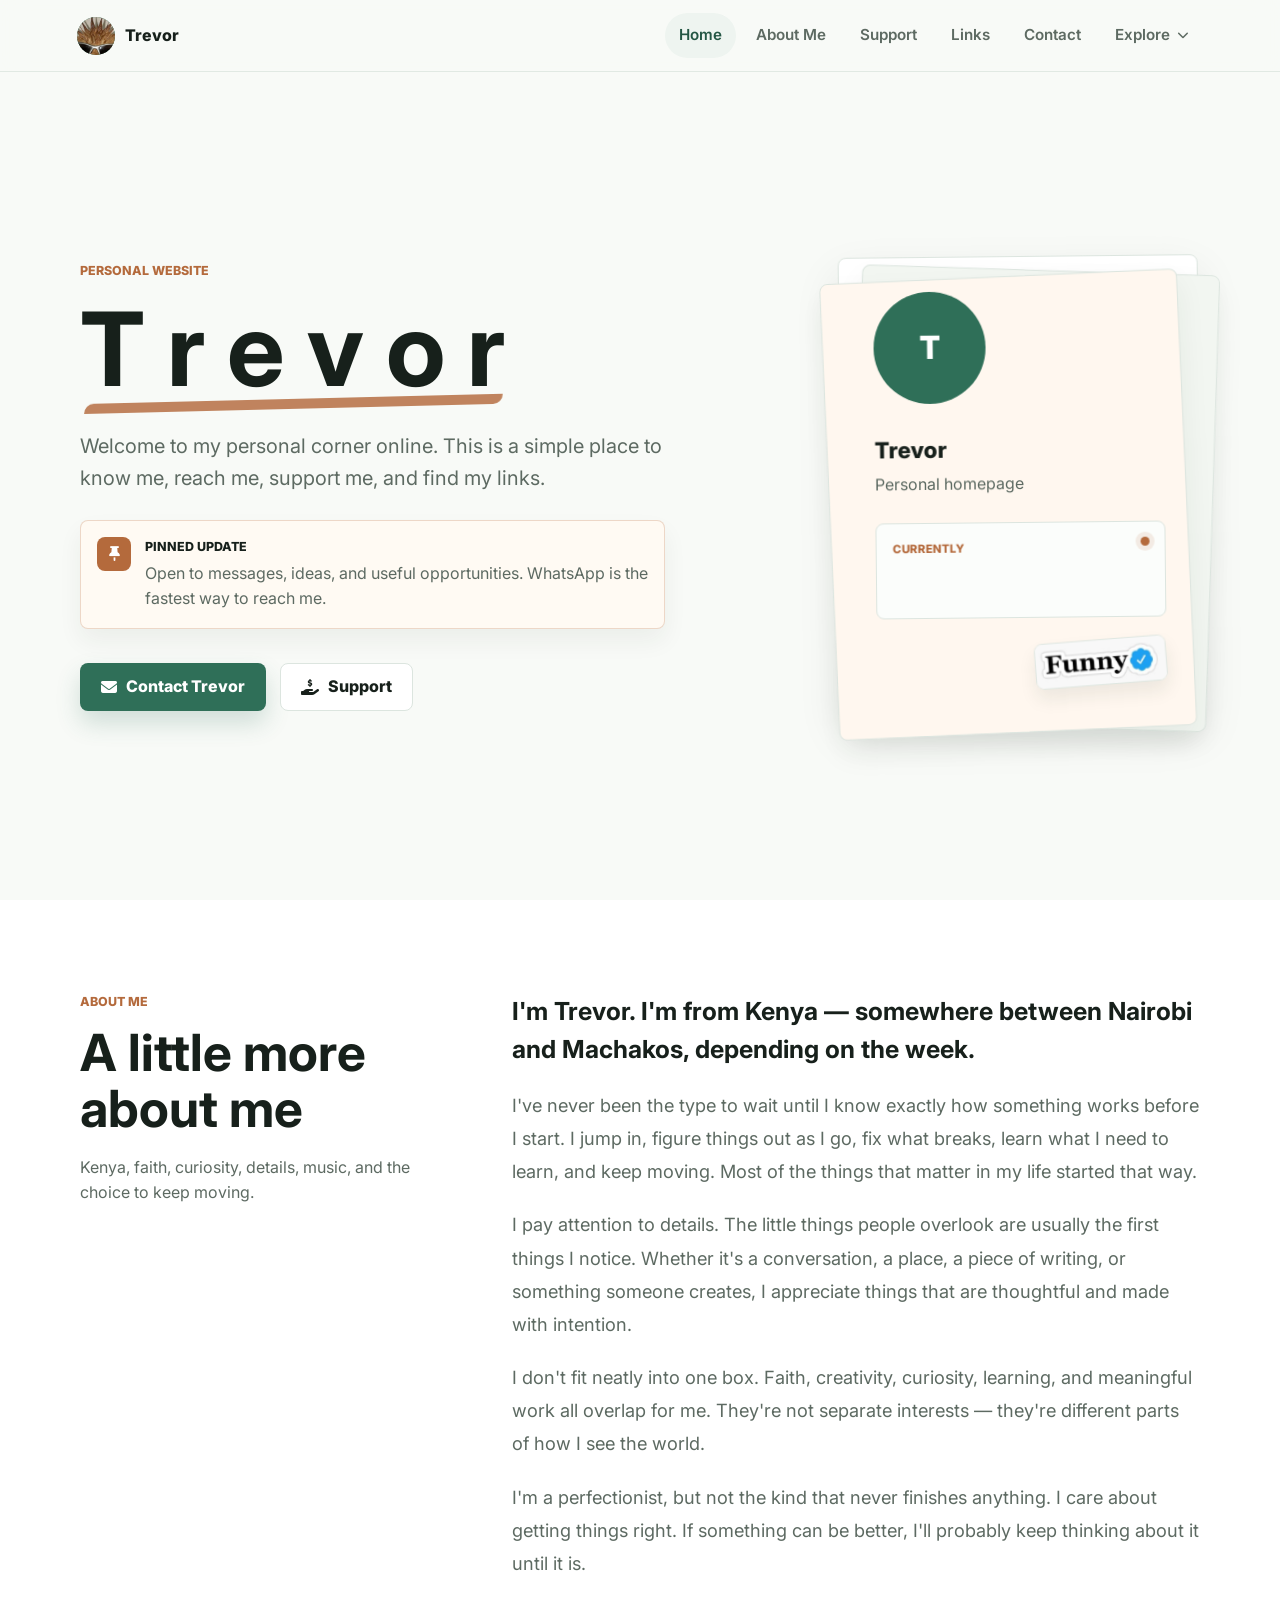
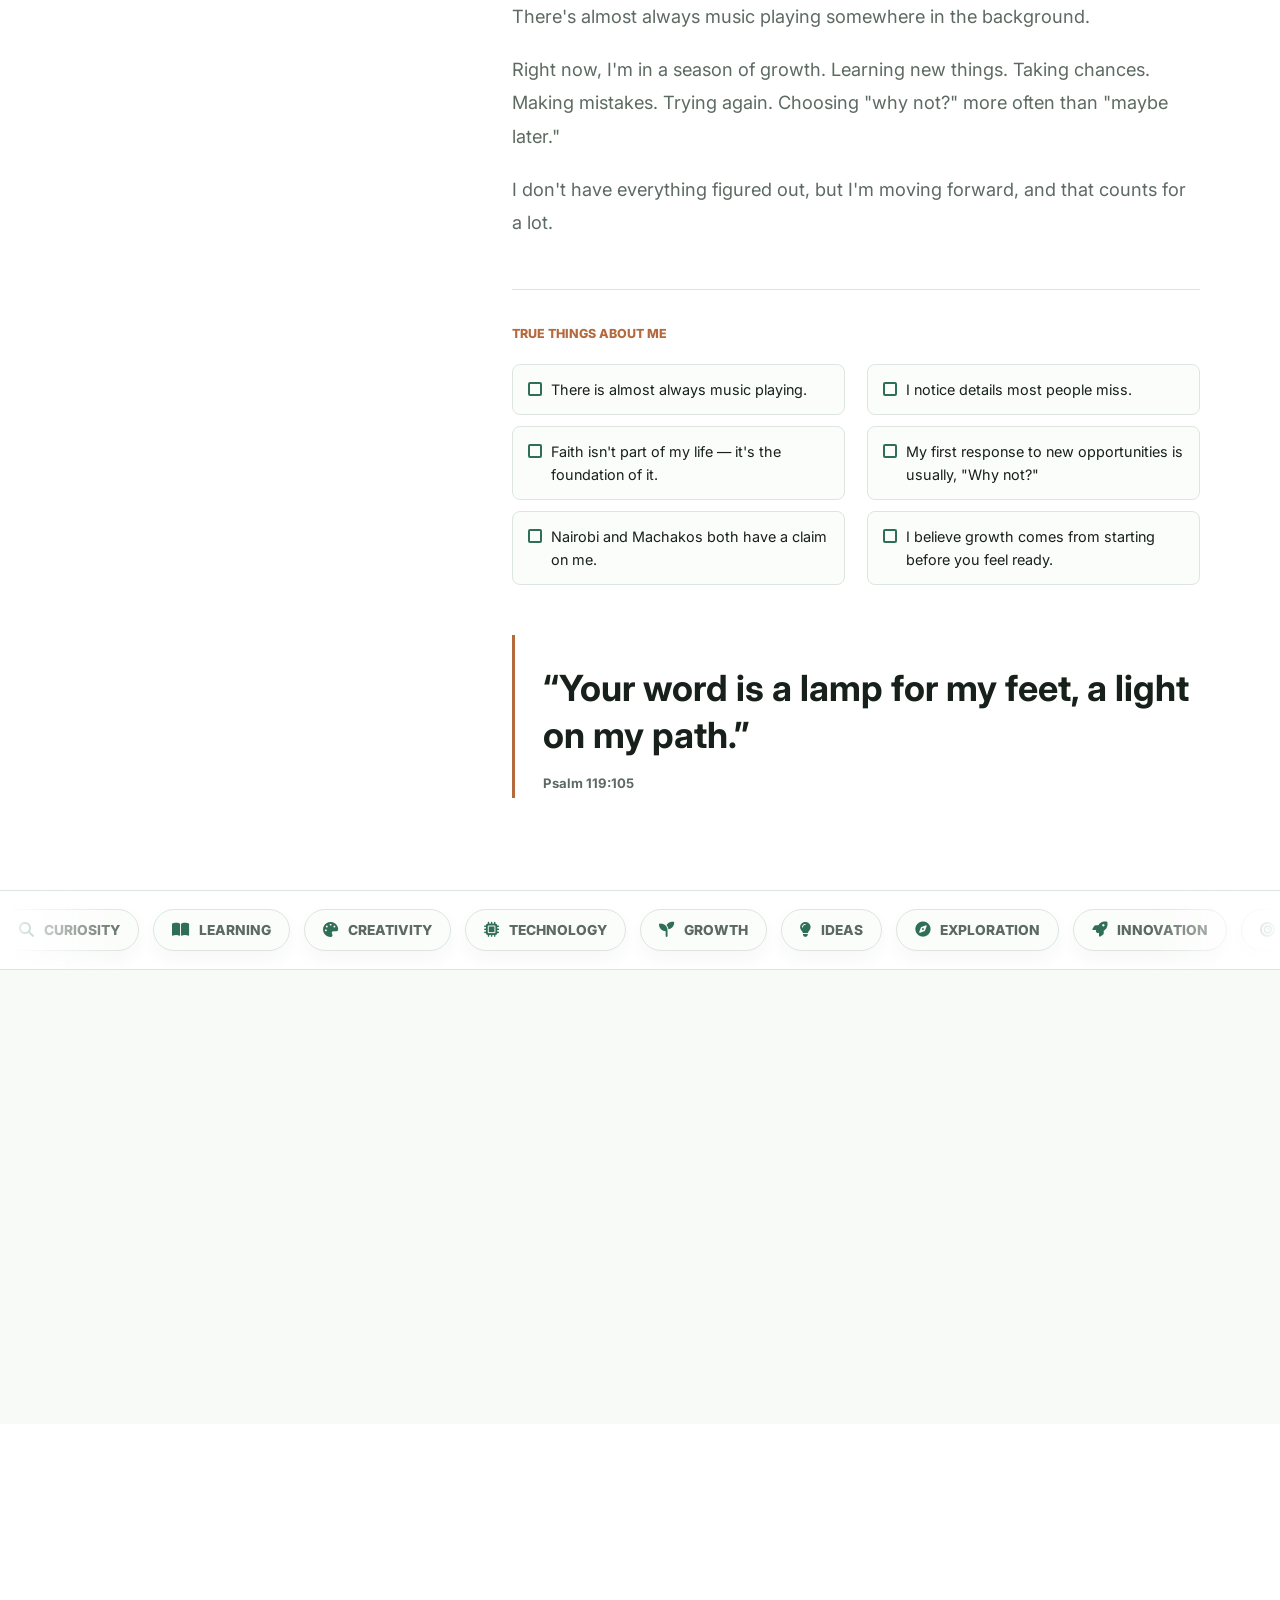
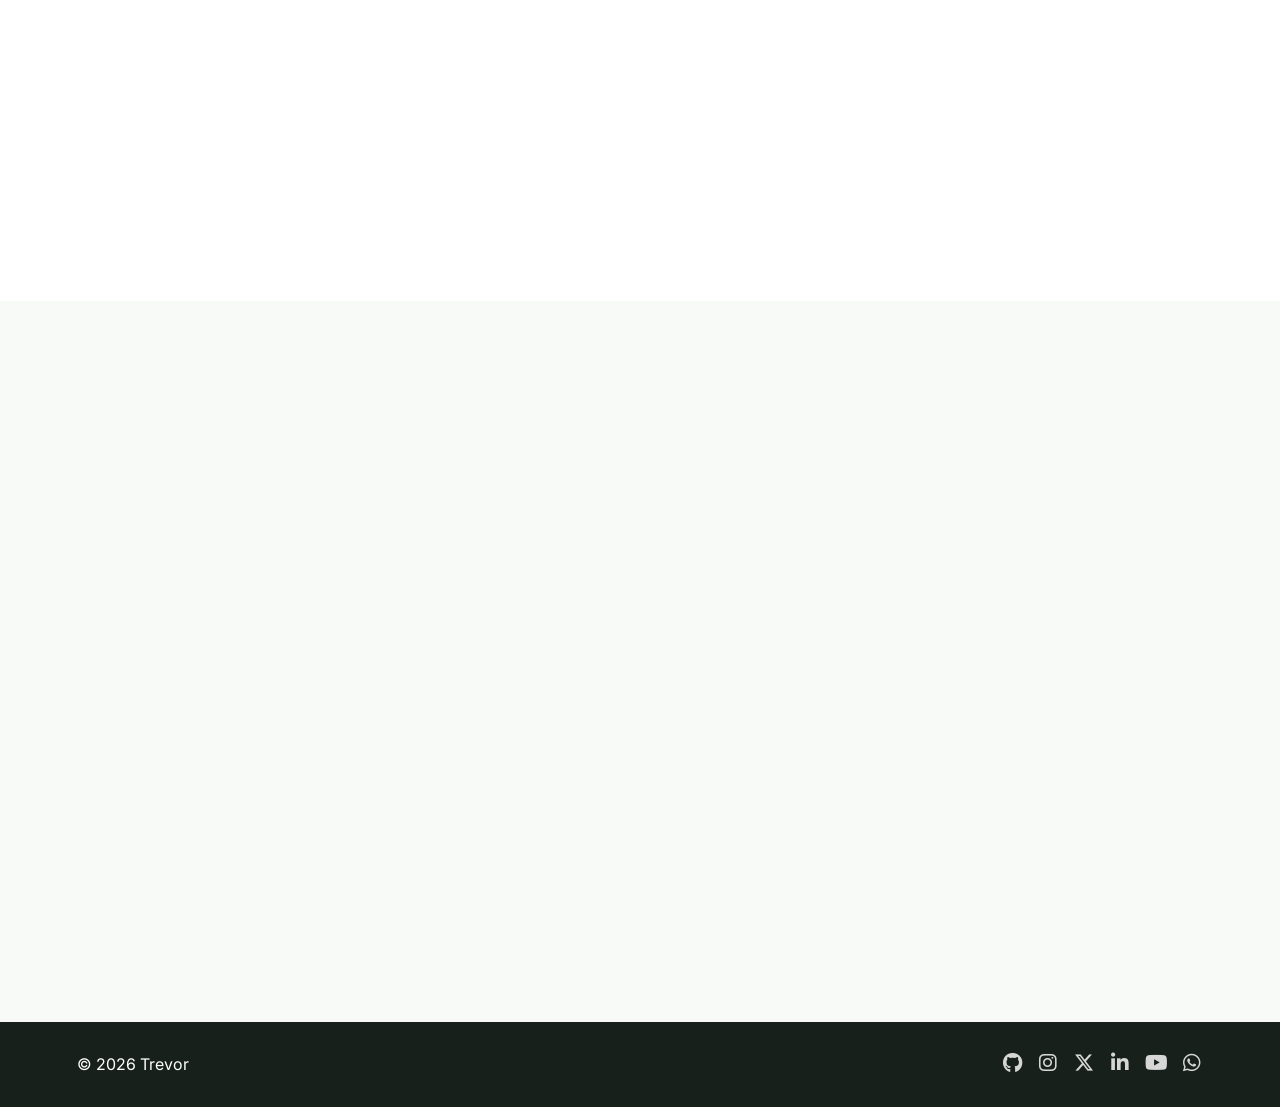
==== index.html @ b2af03fc "Expand personal about section" ====
<!DOCTYPE html>
<html lang="en">
  <head>
    <meta charset="UTF-8" />
    <meta name="viewport" content="width=device-width, initial-scale=1.0" />
    <meta
      name="description"
      content="Trevor's personal website for a simple intro, support links, social links, and contact."
    />
    <title>Trevor | Personal Website</title>
    <link rel="preconnect" href="https://fonts.googleapis.com" />
    <link rel="preconnect" href="https://fonts.gstatic.com" crossorigin />
    <link rel="preconnect" href="https://cdnjs.cloudflare.com" crossorigin />
    <link
      href="https://fonts.googleapis.com/css2?family=Inter:wght@400;500;600;700;800&display=swap"
      rel="stylesheet"
    />
    <link
      rel="stylesheet"
      href="https://cdnjs.cloudflare.com/ajax/libs/font-awesome/6.5.2/css/all.min.css"
    />
    <link rel="stylesheet" href="styles.css" />
  </head>
  <body>
    <header class="site-header">
      <a class="brand" href="#home" aria-label="Trevor home">
        <span class="brand-mark">
          <img src="assets/nav-sticker.jpg" alt="" aria-hidden="true" />
        </span>
        <span>Trevor</span>
      </a>
      <button class="nav-toggle" type="button" aria-label="Open menu" aria-expanded="false">
        <i class="fa-solid fa-ellipsis" aria-hidden="true"></i>
      </button>
      <nav class="site-nav" aria-label="Main navigation">
        <a href="#home">Home</a>
        <a href="#about">About Me</a>
        <a href="#support">Support</a>
        <a href="#links">Links</a>
        <a href="#contact">Contact</a>
        <div class="explore-menu">
          <button class="explore-toggle" type="button" aria-expanded="false" aria-controls="explore-panel">
            Explore
            <i class="fa-solid fa-chevron-down" aria-hidden="true"></i>
          </button>
          <div class="explore-panel" id="explore-panel">
            <div class="explore-inner">
              <a href="daily-verse.html">
                <span><i class="fa-solid fa-book-open" aria-hidden="true"></i></span>
                <div>
                  <strong>Daily Verse</strong>
                  <small>Scripture and Bible games</small>
                </div>
              </a>
              <a href="spotify.html">
                <span><i class="fa-brands fa-spotify" aria-hidden="true"></i></span>
                <div>
                  <strong>Spotify</strong>
                  <small>What Trevor is listening to</small>
                </div>
              </a>
              <a href="work-with-me.html">
                <span><i class="fa-solid fa-handshake" aria-hidden="true"></i></span>
                <div>
                  <strong>Work With Me</strong>
                  <small>Collaborations and opportunities</small>
                </div>
              </a>
              <a href="shop.html">
                <span><i class="fa-solid fa-store" aria-hidden="true"></i></span>
                <div>
                  <strong>Shop</strong>
                  <small>A future personal shelf</small>
                </div>
              </a>
            </div>
          </div>
        </div>
      </nav>
    </header>

    <main>
      <section class="hero section reveal" id="home">
        <div class="section-inner hero-grid">
          <div class="hero-copy reveal-item">
            <p class="eyebrow">Personal website</p>
            <h1 class="hero-title" aria-label="Trevor">
              <span class="name-letter" aria-hidden="true">T</span>
              <span class="name-letter" aria-hidden="true">r</span>
              <span class="name-letter" aria-hidden="true">e</span>
              <span class="name-letter" aria-hidden="true">v</span>
              <span class="name-letter" aria-hidden="true">o</span>
              <span class="name-letter" aria-hidden="true">r</span>
            </h1>
            <p class="hero-text">
              Welcome to my personal corner online. This is a simple place to know me,
              reach me, support me, and find my links.
            </p>
            <aside class="pinned-update" aria-label="Pinned update">
              <span class="pin-icon" aria-hidden="true">
                <i class="fa-solid fa-thumbtack"></i>
              </span>
              <div>
                <p class="pin-label">Pinned update</p>
                <p>Open to messages, ideas, and useful opportunities. WhatsApp is the fastest way to reach me.</p>
              </div>
            </aside>
            <div class="hero-actions">
              <a class="button primary" href="#contact">
                <i class="fa-solid fa-envelope" aria-hidden="true"></i>
                Contact Trevor
              </a>
              <a class="button secondary" href="#support">
                <i class="fa-solid fa-hand-holding-dollar" aria-hidden="true"></i>
                Support
              </a>
            </div>
          </div>
          <div class="profile-panel reveal-item" aria-label="Trevor profile card">
            <div class="avatar" aria-hidden="true">T</div>
            <p class="profile-name">Trevor</p>
            <p class="profile-note">Personal homepage</p>
            <div class="current-card" aria-label="Current personal status">
              <span class="current-label">currently</span>
              <div class="current-rotator" aria-hidden="true">
                <span>thinking through ideas</span>
                <span>learning something new</span>
                <span>finding the next step</span>
              </div>
              <p class="current-fallback">thinking through ideas</p>
            </div>
            <img
              class="profile-sticker"
              src="assets/funny-sticker.jpg"
              width="360"
              height="122"
              loading="lazy"
              decoding="async"
              alt=""
              aria-hidden="true"
            />
          </div>
        </div>
      </section>

      <section class="section about-section reveal" id="about">
        <div class="section-inner about-layout">
          <div class="about-heading reveal-item">
            <p class="eyebrow">About Me</p>
            <h2>A little more about me</h2>
            <p>Kenya, faith, curiosity, details, music, and the choice to keep moving.</p>
          </div>
          <div class="about-content">
            <div class="about-story reveal-item">
              <p>
                I'm Trevor. I'm from Kenya — somewhere between Nairobi and Machakos,
                depending on the week.
              </p>
              <p>
                I've never been the type to wait until I know exactly how something works
                before I start. I jump in, figure things out as I go, fix what breaks,
                learn what I need to learn, and keep moving. Most of the things that matter
                in my life started that way.
              </p>
              <p>
                I pay attention to details. The little things people overlook are usually
                the first things I notice. Whether it's a conversation, a place, a piece
                of writing, or something someone creates, I appreciate things that are
                thoughtful and made with intention.
              </p>
              <p>
                I don't fit neatly into one box. Faith, creativity, curiosity, learning,
                and meaningful work all overlap for me. They're not separate interests —
                they're different parts of how I see the world.
              </p>
              <p>
                I'm a perfectionist, but not the kind that never finishes anything. I care
                about getting things right. If something can be better, I'll probably keep
                thinking about it until it is.
              </p>
              <p>There's almost always music playing somewhere in the background.</p>
              <p>
                Right now, I'm in a season of growth. Learning new things. Taking chances.
                Making mistakes. Trying again. Choosing "why not?" more often than "maybe
                later."
              </p>
              <p>
                I don't have everything figured out, but I'm moving forward, and that
                counts for a lot.
              </p>
            </div>

            <div class="about-truths reveal-item">
              <p class="eyebrow">True things about me</p>
              <ul>
                <li>There is almost always music playing.</li>
                <li>I notice details most people miss.</li>
                <li>Faith isn't part of my life — it's the foundation of it.</li>
                <li>My first response to new opportunities is usually, "Why not?"</li>
                <li>Nairobi and Machakos both have a claim on me.</li>
                <li>I believe growth comes from starting before you feel ready.</li>
              </ul>
            </div>

            <blockquote class="about-quote reveal-item">
              <p>“Your word is a lamp for my feet, a light on my path.”</p>
              <cite>Psalm 119:105</cite>
            </blockquote>
          </div>
        </div>
      </section>
      <div class="marquee-strip" aria-label="Personal values and interests">
        <div class="marquee-track">
          <span><i class="fa-solid fa-magnifying-glass" aria-hidden="true"></i>Curiosity</span>
          <span><i class="fa-solid fa-book-open" aria-hidden="true"></i>Learning</span>
          <span><i class="fa-solid fa-palette" aria-hidden="true"></i>Creativity</span>
          <span><i class="fa-solid fa-microchip" aria-hidden="true"></i>Technology</span>
          <span><i class="fa-solid fa-seedling" aria-hidden="true"></i>Growth</span>
          <span><i class="fa-solid fa-lightbulb" aria-hidden="true"></i>Ideas</span>
          <span><i class="fa-solid fa-compass" aria-hidden="true"></i>Exploration</span>
          <span><i class="fa-solid fa-rocket" aria-hidden="true"></i>Innovation</span>
          <span><i class="fa-solid fa-bullseye" aria-hidden="true"></i>Discipline</span>
          <span><i class="fa-solid fa-eye" aria-hidden="true"></i>Vision</span>
          <span><i class="fa-solid fa-forward" aria-hidden="true"></i>Momentum</span>
          <span><i class="fa-solid fa-magnifying-glass" aria-hidden="true"></i>Curiosity</span>
          <span><i class="fa-solid fa-book-open" aria-hidden="true"></i>Learning</span>
          <span><i class="fa-solid fa-palette" aria-hidden="true"></i>Creativity</span>
          <span><i class="fa-solid fa-microchip" aria-hidden="true"></i>Technology</span>
          <span><i class="fa-solid fa-seedling" aria-hidden="true"></i>Growth</span>
          <span><i class="fa-solid fa-lightbulb" aria-hidden="true"></i>Ideas</span>
          <span><i class="fa-solid fa-compass" aria-hidden="true"></i>Exploration</span>
          <span><i class="fa-solid fa-rocket" aria-hidden="true"></i>Innovation</span>
          <span><i class="fa-solid fa-bullseye" aria-hidden="true"></i>Discipline</span>
          <span><i class="fa-solid fa-eye" aria-hidden="true"></i>Vision</span>
          <span><i class="fa-solid fa-forward" aria-hidden="true"></i>Momentum</span>
        </div>
      </div>

      <section class="section support-section reveal" id="support">
        <div class="section-inner">
          <div class="support-moment reveal-item">
            <div class="support-sticker" aria-hidden="true">
              <span class="sticker-badge">
                <i class="fa-solid fa-receipt"></i>
              </span>
              <span class="sticker-coin coin-one">
                <i class="fa-solid fa-coins"></i>
              </span>
              <span class="sticker-coin coin-two">
                <i class="fa-solid fa-circle-dollar-to-slot"></i>
              </span>
              <span class="sticker-spark spark-one">
                <i class="fa-solid fa-star"></i>
              </span>
              <span class="sticker-spark spark-two">
                <i class="fa-solid fa-star"></i>
              </span>
            </div>
            <div class="support-gift-sticker" aria-hidden="true">
              <span class="gift-card">
                <i class="fa-solid fa-wallet"></i>
              </span>
              <span class="gift-dot dot-one"></span>
              <span class="gift-dot dot-two"></span>
            </div>
            <div class="support-copy">
              <p class="eyebrow">Before you go</p>
              <p class="support-line">
                If you enjoyed your visit, you can leave a little support before you go.
              </p>
              <button class="button primary support-reveal" type="button" aria-expanded="false" aria-controls="support-options">
                <i class="fa-solid fa-hand-holding-dollar" aria-hidden="true"></i>
                Support
              </button>
            </div>
          </div>
          <div class="support-grid" id="support-options" aria-hidden="true">
            <article class="support-card reveal-item">
              <span class="support-icon">
                <i class="fa-solid fa-mobile-screen-button" aria-hidden="true"></i>
              </span>
              <h3>M-Pesa</h3>
              <p>Placeholder for till, paybill, or phone number.</p>
              <button class="support-placeholder support-open" type="button" data-support="mpesa">
                View details
              </button>
            </article>
            <article class="support-card reveal-item">
              <span class="support-icon">
                <i class="fa-brands fa-paypal" aria-hidden="true"></i>
              </span>
              <h3>PayPal</h3>
              <p>Placeholder for PayPal support link or email.</p>
              <button class="support-placeholder support-open" type="button" data-support="paypal">
                View details
              </button>
            </article>
            <article class="support-card reveal-item">
              <span class="support-icon">
                <i class="fa-solid fa-circle-plus" aria-hidden="true"></i>
              </span>
              <h3>Other Methods</h3>
              <p>Placeholder for future support options.</p>
              <button class="support-placeholder support-open" type="button" data-support="other">
                View details
              </button>
            </article>
          </div>
        </div>
      </section>

      <div class="support-modal" id="support-modal" aria-hidden="true">
        <button class="modal-backdrop" type="button" aria-label="Close support details"></button>
        <div
          class="modal-sheet"
          role="dialog"
          aria-modal="true"
          aria-labelledby="modal-title"
          aria-describedby="modal-note"
        >
          <button class="modal-close" type="button" aria-label="Close support details">
            <i class="fa-solid fa-xmark" aria-hidden="true"></i>
          </button>
          <span class="modal-icon" id="modal-icon" aria-hidden="true"></span>
          <h3 id="modal-title">Support</h3>
          <p id="modal-note"></p>
          <div class="modal-details" id="modal-details"></div>
          <button class="button secondary modal-action" type="button" disabled>
            <i class="fa-regular fa-copy" aria-hidden="true"></i>
            Copy details
          </button>
        </div>
      </div>

      <section class="section links-section reveal" id="links">
        <div class="section-inner">
          <div class="section-heading reveal-item">
            <p class="eyebrow">Links</p>
            <h2>Find me online</h2>
          </div>
          <div class="social-grid" aria-label="Social links">
            <a class="social-link github-link reveal-item" href="#" aria-label="GitHub">
              <i class="social-icon fa-brands fa-github" aria-hidden="true"></i>
              <span>GitHub</span>
            </a>
            <a class="social-link instagram-link reveal-item" href="https://www.instagram.com/im.trevor_/" target="_blank" rel="noopener noreferrer" aria-label="Instagram">
              <i class="social-icon fa-brands fa-instagram" aria-hidden="true"></i>
              <span>Instagram</span>
            </a>
            <a class="social-link x-link reveal-item" href="https://x.com/iam_trvvvr" target="_blank" rel="noopener noreferrer" aria-label="X / Twitter">
              <i class="social-icon fa-brands fa-x-twitter" aria-hidden="true"></i>
              <span>X / Twitter</span>
            </a>
            <a class="social-link linkedin-link reveal-item" href="#" aria-label="LinkedIn">
              <i class="social-icon fa-brands fa-linkedin-in" aria-hidden="true"></i>
              <span>LinkedIn</span>
            </a>
            <a class="social-link youtube-link reveal-item" href="https://www.youtube.com/@iamtrrv" target="_blank" rel="noopener noreferrer" aria-label="YouTube">
              <i class="social-icon fa-brands fa-youtube" aria-hidden="true"></i>
              <span>YouTube</span>
            </a>
            <a class="social-link whatsapp-link reveal-item" href="https://wa.me/254748524534" target="_blank" rel="noopener noreferrer" aria-label="WhatsApp">
              <i class="social-icon fa-brands fa-whatsapp" aria-hidden="true"></i>
              <span>WhatsApp</span>
            </a>
          </div>
        </div>
      </section>

      <section class="section contact-section reveal" id="contact">
        <div class="section-inner contact-grid">
          <div class="reveal-item">
            <p class="eyebrow">Contact</p>
            <h2>Send a message</h2>
            <p class="contact-copy">
              Use the form to send Trevor a short message. It now sends through
              Web3Forms after the access key is added.
            </p>
          </div>
          <div class="contact-stage reveal-item">
            <form class="contact-form" id="contact-form" action="https://api.web3forms.com/submit" method="POST">
              <input type="hidden" name="access_key" value="a07937af-c150-4920-8b4c-7de3a4cd8285" />
              <input type="hidden" name="subject" value="New message from Trevor's website" />
              <input type="checkbox" name="botcheck" class="botcheck" tabindex="-1" autocomplete="off" />
              <label>
                Name
                <input type="text" name="name" placeholder="Your name" required />
              </label>
              <label>
                Email
                <input type="email" name="email" placeholder="your@email.com" required />
              </label>
              <label>
                Message
                <textarea name="message" rows="5" placeholder="Write your message" required></textarea>
              </label>
              <button class="button primary" type="submit">
                <i class="fa-solid fa-paper-plane" aria-hidden="true"></i>
                Send Message
              </button>
              <p class="form-status" id="form-status" role="status" aria-live="polite"></p>
            </form>
            <div class="success-note" id="success-note" role="status" aria-live="polite" aria-hidden="true">
              <img
                class="note-sticker"
                src="assets/typing-sticker.png"
                width="466"
                height="290"
                loading="lazy"
                decoding="async"
                alt=""
                aria-hidden="true"
              />
              <span class="note-pin" aria-hidden="true"></span>
              <p class="note-message" id="note-message"></p>
              <p class="note-signature" id="note-signature"></p>
            </div>
          </div>
        </div>
      </section>
    </main>

    <footer class="site-footer">
      <p>&copy; 2026 Trevor</p>
      <div class="footer-socials" aria-label="Footer social links">
        <a class="github-link" href="#" aria-label="GitHub"><i class="social-icon fa-brands fa-github" aria-hidden="true"></i></a>
        <a class="instagram-link" href="https://www.instagram.com/im.trevor_/" target="_blank" rel="noopener noreferrer" aria-label="Instagram"><i class="social-icon fa-brands fa-instagram" aria-hidden="true"></i></a>
        <a class="x-link" href="https://x.com/iam_trvvvr" target="_blank" rel="noopener noreferrer" aria-label="X / Twitter"><i class="social-icon fa-brands fa-x-twitter" aria-hidden="true"></i></a>
        <a class="linkedin-link" href="#" aria-label="LinkedIn"><i class="social-icon fa-brands fa-linkedin-in" aria-hidden="true"></i></a>
        <a class="youtube-link" href="https://www.youtube.com/@iamtrrv" target="_blank" rel="noopener noreferrer" aria-label="YouTube"><i class="social-icon fa-brands fa-youtube" aria-hidden="true"></i></a>
        <a class="whatsapp-link" href="https://wa.me/254748524534" target="_blank" rel="noopener noreferrer" aria-label="WhatsApp"><i class="social-icon fa-brands fa-whatsapp" aria-hidden="true"></i></a>
      </div>
    </footer>

    <script src="script.js" defer></script>
  </body>
</html>
---- styles.css ----
:root {
  --bg: #f8faf7;
  --surface: #ffffff;
  --surface-soft: #eef4f0;
  --text: #17201b;
  --muted: #5d6a62;
  --line: #dce5df;
  --primary: #2f6f58;
  --primary-dark: #245644;
  --accent: #b46a3c;
  --shadow: 0 20px 45px rgba(26, 45, 36, 0.1);
}

* {
  box-sizing: border-box;
}

html {
  scroll-behavior: smooth;
}

body {
  margin: 0;
  background: var(--bg);
  color: var(--text);
  font-family: "Inter", Arial, sans-serif;
  line-height: 1.6;
}

@supports (content-visibility: auto) {
  .section:not(.hero) {
    content-visibility: auto;
    contain-intrinsic-size: auto 720px;
  }
}

a {
  color: inherit;
  text-decoration: none;
}

.site-header {
  position: sticky;
  top: 0;
  z-index: 10;
  display: flex;
  align-items: center;
  justify-content: space-between;
  min-height: 72px;
  padding: 0 6vw;
  background: rgba(248, 250, 247, 0.9);
  border-bottom: 1px solid rgba(220, 229, 223, 0.8);
  backdrop-filter: blur(14px);
}

.brand {
  display: inline-flex;
  align-items: center;
  gap: 10px;
  font-weight: 800;
}

.brand-mark,
.avatar,
.support-icon {
  display: inline-grid;
  place-items: center;
  color: #fff;
  background: var(--primary);
}

.brand-mark {
  width: 38px;
  height: 38px;
  border-radius: 50%;
  font-size: 0.85rem;
  overflow: hidden;
}

.brand-mark img {
  width: 100%;
  height: 100%;
  object-fit: cover;
  transform: scale(1.16);
}

.site-nav {
  display: flex;
  align-items: center;
  gap: 6px;
}

.site-nav a {
  border-radius: 999px;
  padding: 10px 14px;
  color: var(--muted);
  font-size: 0.95rem;
  font-weight: 600;
  transition: background 180ms ease, color 180ms ease;
}

.site-nav a:hover {
  background: var(--surface-soft);
  color: var(--text);
}

.site-nav a.is-active {
  background: var(--surface-soft);
  color: var(--primary-dark);
}

.explore-menu {
  position: static;
}

.explore-toggle {
  display: inline-flex;
  align-items: center;
  gap: 7px;
  border: 0;
  border-radius: 999px;
  padding: 10px 14px;
  color: var(--muted);
  background: transparent;
  font: inherit;
  font-size: 0.95rem;
  font-weight: 600;
  cursor: pointer;
}

.explore-toggle:hover,
.explore-toggle:focus-visible,
.explore-menu.is-open .explore-toggle {
  color: var(--text);
  background: var(--surface-soft);
}

.explore-toggle i {
  font-size: 0.72rem;
  transition: transform 180ms ease;
}

.explore-menu.is-open .explore-toggle i,
.explore-menu:hover .explore-toggle i,
.explore-menu:focus-within .explore-toggle i {
  transform: rotate(180deg);
}

.explore-panel {
  position: absolute;
  top: 72px;
  right: 0;
  left: 0;
  visibility: hidden;
  opacity: 0;
  pointer-events: none;
  transform: translateY(-10px);
  border-top: 1px solid var(--line);
  border-bottom: 1px solid var(--line);
  background: rgba(248, 250, 247, 0.98);
  box-shadow: 0 18px 35px rgba(23, 32, 27, 0.1);
  transition:
    opacity 180ms ease,
    transform 180ms ease,
    visibility 180ms ease;
}

.explore-menu:hover .explore-panel,
.explore-menu:focus-within .explore-panel,
.explore-menu.is-open .explore-panel {
  visibility: visible;
  opacity: 1;
  pointer-events: auto;
  transform: translateY(0);
}

.explore-inner {
  display: grid;
  grid-template-columns: repeat(4, minmax(0, 1fr));
  gap: 12px;
  width: min(1120px, 88vw);
  margin: 0 auto;
  padding: 18px 0 22px;
}

.site-nav .explore-inner a {
  display: grid;
  grid-template-columns: 38px minmax(0, 1fr);
  gap: 11px;
  align-items: start;
  min-width: 0;
  border: 1px solid var(--line);
  border-radius: 8px;
  padding: 15px;
  color: var(--text);
  background: var(--surface);
}

.site-nav .explore-inner a:hover,
.site-nav .explore-inner a:focus-visible {
  border-color: rgba(47, 111, 88, 0.38);
  background: var(--surface-soft);
  transform: translateY(-2px);
}

.explore-inner a > span {
  display: grid;
  place-items: center;
  width: 38px;
  height: 38px;
  border-radius: 8px;
  color: var(--primary);
  background: var(--surface-soft);
}

.explore-inner strong,
.explore-inner small {
  display: block;
  min-width: 0;
}

.explore-inner strong {
  margin-bottom: 3px;
  font-size: 0.92rem;
}

.explore-inner small {
  color: var(--muted);
  font-size: 0.76rem;
  font-weight: 500;
  line-height: 1.4;
}

.nav-toggle {
  display: none;
  width: 42px;
  height: 42px;
  border: 1px solid var(--line);
  border-radius: 8px;
  background: var(--surface);
  cursor: pointer;
  color: var(--text);
  font-size: 1.1rem;
  transition: transform 180ms ease, background 180ms ease;
}

.nav-toggle:hover {
  background: var(--surface-soft);
  transform: rotate(-4deg);
}

.section {
  padding: 92px 6vw;
}

.reveal-item {
  opacity: 0;
  transform: translateY(22px);
  transition: opacity 650ms ease, transform 650ms ease;
  transition-delay: var(--reveal-delay, 0ms);
}

.reveal-item.is-visible {
  opacity: 1;
  transform: translateY(0);
}

.reveal-item:nth-child(2) {
  --reveal-delay: 90ms;
}

.reveal-item:nth-child(3) {
  --reveal-delay: 160ms;
}

.reveal-item:nth-child(4) {
  --reveal-delay: 230ms;
}

.reveal-item:nth-child(5) {
  --reveal-delay: 300ms;
}

.reveal-item:nth-child(6) {
  --reveal-delay: 370ms;
}

.section-inner {
  width: min(1120px, 100%);
  margin: 0 auto;
}

.hero {
  min-height: calc(100vh - 72px);
  display: flex;
  align-items: center;
}

.hero-grid,
.two-column,
.contact-grid {
  display: grid;
  grid-template-columns: minmax(0, 1.1fr) minmax(280px, 0.9fr);
  gap: 56px;
  align-items: center;
}

.eyebrow {
  margin: 0 0 12px;
  color: var(--accent);
  font-size: 0.78rem;
  font-weight: 800;
  letter-spacing: 0;
  text-transform: uppercase;
}

h1,
h2,
h3,
p {
  overflow-wrap: anywhere;
}

h1,
h2,
h3 {
  margin: 0;
  line-height: 1.1;
}

h1 {
  max-width: 740px;
  font-size: clamp(3.1rem, 8vw, 6.6rem);
  letter-spacing: 0;
}

.hero-title {
  position: relative;
  display: inline-block;
}

.name-letter {
  display: inline-block;
  opacity: 0;
  filter: blur(7px);
  transform: translateY(18px) rotate(2deg) scale(0.96);
  animation: name-letter-in 520ms cubic-bezier(0.7, 0, 0.3, 1) forwards;
  will-change: opacity, transform, filter;
}

.name-letter:nth-child(2) {
  animation-delay: 70ms;
}

.name-letter:nth-child(3) {
  animation-delay: 140ms;
}

.name-letter:nth-child(4) {
  animation-delay: 210ms;
}

.name-letter:nth-child(5) {
  animation-delay: 280ms;
}

.name-letter:nth-child(6) {
  animation-delay: 350ms;
}

.hero-title::after {
  content: "";
  position: absolute;
  left: 0.04em;
  right: 0.02em;
  bottom: -0.08em;
  height: 0.1em;
  background: var(--accent);
  border-radius: 999px 60% 999px 45%;
  opacity: 0.82;
  transform: scaleX(0) rotate(-1.4deg);
  transform-origin: left center;
  animation: signature-draw 950ms cubic-bezier(0.7, 0, 0.3, 1) 780ms forwards;
}

h2 {
  font-size: clamp(2rem, 4vw, 3.4rem);
}

h3 {
  font-size: 1.15rem;
}

.hero-text,
.section-heading p,
.content-block,
.contact-copy {
  color: var(--muted);
  font-size: 1.05rem;
}

.hero-text {
  max-width: 620px;
  margin: 24px 0 0;
  font-size: clamp(1.05rem, 2vw, 1.25rem);
}

.pinned-update {
  display: flex;
  align-items: flex-start;
  gap: 14px;
  max-width: 620px;
  margin-top: 26px;
  padding: 16px;
  background: #fffaf3;
  border: 1px solid rgba(180, 106, 60, 0.24);
  border-radius: 8px;
  box-shadow: 0 12px 24px rgba(26, 45, 36, 0.06);
}

.pin-icon,
.mini-feed span {
  display: inline-grid;
  place-items: center;
  flex: 0 0 auto;
  color: #fff;
  background: var(--accent);
}

.pin-icon {
  width: 34px;
  height: 34px;
  border-radius: 8px;
  font-size: 0.9rem;
}

.pinned-update p {
  margin: 0;
  color: var(--muted);
}

.pinned-update .pin-label {
  margin-bottom: 4px;
  color: var(--text);
  font-size: 0.78rem;
  font-weight: 800;
  text-transform: uppercase;
}

.hero-actions {
  display: flex;
  flex-wrap: wrap;
  gap: 14px;
  margin-top: 34px;
}

.button {
  display: inline-flex;
  align-items: center;
  justify-content: center;
  gap: 9px;
  min-height: 48px;
  border: 1px solid transparent;
  border-radius: 8px;
  padding: 0 20px;
  font-weight: 800;
  transition: transform 180ms ease, box-shadow 180ms ease, background 180ms ease;
  cursor: pointer;
}

.button:hover {
  transform: translateY(-2px);
}

.button.primary {
  background: var(--primary);
  color: #fff;
  box-shadow: 0 12px 24px rgba(47, 111, 88, 0.2);
}

.button.primary:hover {
  background: var(--primary-dark);
}

.button.secondary {
  background: var(--surface);
  border-color: var(--line);
  color: var(--text);
}

.profile-panel {
  position: relative;
  justify-self: end;
  width: min(360px, 100%);
  padding: 34px;
  background: var(--surface);
  border: 1px solid var(--line);
  border-radius: 8px;
  box-shadow: var(--shadow);
  animation: profile-card-place 860ms cubic-bezier(0.7, 0, 0.3, 1) 160ms both,
    hero-card-float 7s ease-in-out 1100ms infinite;
}

.profile-panel::before,
.profile-panel::after {
  content: "";
  position: absolute;
  inset: 0;
  z-index: -1;
  border: 1px solid var(--line);
  border-radius: inherit;
  box-shadow: 0 14px 30px rgba(26, 45, 36, 0.06);
}

.profile-panel::before {
  background: #f2f6f1;
  transform: translate(14px, 13px) rotate(2.4deg);
  animation: paper-card-one 8s ease-in-out infinite;
}

.profile-panel::after {
  background: #fff7ef;
  transform: translate(-12px, 19px) rotate(-2deg);
  animation: paper-card-two 8.6s ease-in-out infinite;
}

.avatar {
  width: 112px;
  height: 112px;
  border-radius: 50%;
  font-size: 2rem;
  font-weight: 800;
}

.profile-name {
  margin: 28px 0 4px;
  font-size: 1.4rem;
  font-weight: 800;
}

.profile-note {
  margin: 0;
  color: var(--muted);
}

.current-card {
  position: relative;
  display: grid;
  gap: 8px;
  min-height: 96px;
  margin-top: 26px;
  padding: 16px;
  background: #fbfdfb;
  border: 1px solid var(--line);
  border-radius: 8px;
  color: var(--muted);
  overflow: hidden;
}

.current-card::before {
  content: "";
  position: absolute;
  top: 15px;
  right: 15px;
  width: 9px;
  height: 9px;
  background: var(--accent);
  border-radius: 50%;
  box-shadow: 0 0 0 5px rgba(180, 106, 60, 0.12);
}

.current-label {
  color: var(--accent);
  font-size: 0.72rem;
  font-weight: 800;
  text-transform: uppercase;
}

.current-rotator {
  position: relative;
  height: 28px;
  color: var(--text);
  font-size: 1rem;
  font-weight: 800;
}

.current-rotator span {
  position: absolute;
  inset: 0;
  opacity: 0;
  filter: blur(8px);
  transform: translateY(16px) rotate(2deg);
  animation: current-cycle 9s cubic-bezier(0.7, 0, 0.3, 1) infinite;
  will-change: opacity, transform, filter;
}

.current-rotator span:nth-child(2) {
  animation-delay: 3s;
}

.current-rotator span:nth-child(3) {
  animation-delay: 6s;
}

.current-fallback {
  position: absolute;
  width: 1px;
  height: 1px;
  margin: -1px;
  overflow: hidden;
  clip: rect(0, 0, 0, 0);
}

.profile-sticker {
  display: block;
  width: min(132px, 48%);
  height: auto;
  margin: 22px 0 -6px auto;
  border: 1px solid rgba(220, 229, 223, 0.9);
  border-radius: 8px;
  box-shadow: 0 10px 18px rgba(26, 45, 36, 0.08);
  transform: rotate(-4deg);
}

@keyframes hero-card-float {
  0%,
  100% {
    transform: translateY(0) rotate(-0.6deg);
  }

  50% {
    transform: translateY(-8px) rotate(0.8deg);
  }
}

@keyframes profile-card-place {
  from {
    opacity: 0;
    filter: blur(10px);
    transform: translateX(44px) translateY(16px) rotate(7deg) scale(0.92);
  }

  to {
    opacity: 1;
    filter: blur(0);
    transform: translateY(0) rotate(-0.6deg) scale(1);
  }
}

@keyframes name-letter-in {
  to {
    opacity: 1;
    filter: blur(0);
    transform: translateY(0) rotate(0) scale(1);
  }
}

@keyframes paper-card-one {
  0%,
  100% {
    transform: translate(14px, 13px) rotate(2.4deg);
  }

  50% {
    transform: translate(11px, 17px) rotate(1.4deg);
  }
}

@keyframes paper-card-two {
  0%,
  100% {
    transform: translate(-12px, 19px) rotate(-2deg);
  }

  50% {
    transform: translate(-15px, 15px) rotate(-3deg);
  }
}

@keyframes signature-draw {
  to {
    transform: scaleX(1) rotate(-1.4deg);
  }
}

@keyframes current-cycle {
  0%,
  100% {
    opacity: 0;
    filter: blur(8px);
    transform: translateY(16px) rotate(2deg);
  }

  10%,
  28% {
    opacity: 1;
    filter: blur(0);
    transform: translateY(0) rotate(0);
  }

  38% {
    opacity: 0;
    filter: blur(8px);
    transform: translateY(-14px) rotate(-2deg);
  }
}

@keyframes support-bounce {
  0%,
  100% {
    transform: translateY(0) rotate(-4deg) scale(1);
  }

  45% {
    transform: translateY(-9px) rotate(3deg) scale(1.04);
  }

  70% {
    transform: translateY(2px) rotate(-2deg) scale(0.98);
  }
}

@keyframes coin-float {
  0%,
  100% {
    opacity: 0.6;
    transform: translateY(0) rotate(0deg) scale(0.9);
  }

  50% {
    opacity: 1;
    transform: translateY(-14px) rotate(16deg) scale(1.08);
  }
}

@keyframes sparkle-pulse {
  0%,
  100% {
    opacity: 0.35;
    transform: scale(0.78) rotate(0deg);
  }

  50% {
    opacity: 1;
    transform: scale(1.16) rotate(18deg);
  }
}

@keyframes gift-drift {
  0%,
  100% {
    transform: translateY(0) rotate(8deg);
  }

  50% {
    transform: translateY(10px) rotate(2deg);
  }
}

@keyframes gift-dot-pop {
  0%,
  100% {
    opacity: 0.28;
    transform: scale(0.72);
  }

  45% {
    opacity: 1;
    transform: scale(1.1);
  }
}

.marquee-strip {
  position: relative;
  overflow: hidden;
  border-top: 1px solid var(--line);
  border-bottom: 1px solid var(--line);
  background: var(--surface);
}

.marquee-strip::before,
.marquee-strip::after {
  content: "";
  position: absolute;
  top: 0;
  bottom: 0;
  z-index: 2;
  width: min(16vw, 130px);
  pointer-events: none;
}

.marquee-strip::before {
  left: 0;
  background: linear-gradient(to right, var(--surface), rgba(255, 255, 255, 0));
}

.marquee-strip::after {
  right: 0;
  background: linear-gradient(to left, var(--surface), rgba(255, 255, 255, 0));
}

.marquee-track {
  display: flex;
  width: max-content;
  gap: 14px;
  padding: 18px 0;
  color: var(--muted);
  font-size: 0.86rem;
  font-weight: 800;
  letter-spacing: 0;
  text-transform: uppercase;
  animation: marquee-scroll 36s linear infinite;
  will-change: transform;
}

.marquee-strip:hover .marquee-track {
  animation-play-state: paused;
}

.marquee-track span {
  position: relative;
  display: inline-flex;
  align-items: center;
  gap: 10px;
  min-height: 42px;
  border: 1px solid var(--line);
  border-radius: 999px;
  padding: 0 18px;
  background: #fbfdfb;
  box-shadow: 0 8px 18px rgba(26, 45, 36, 0.04);
  white-space: nowrap;
  transition: transform 180ms ease, border-color 180ms ease, color 180ms ease, box-shadow 180ms ease;
}

.marquee-track span:hover {
  border-color: rgba(47, 111, 88, 0.32);
  color: var(--text);
  box-shadow: 0 12px 24px rgba(26, 45, 36, 0.08);
  transform: translateY(-2px);
}

.marquee-track i {
  color: var(--primary);
  font-size: 0.95rem;
  transition: color 180ms ease, transform 180ms ease;
}

.marquee-track span:hover i {
  color: var(--accent);
  transform: scale(1.08);
}

.marquee-track span::after {
  content: none;
}

@keyframes marquee-scroll {
  from {
    transform: translateX(0);
  }

  to {
    transform: translateX(-50%);
  }
}

.about-section,
.links-section {
  background: var(--surface);
}

.about-layout {
  display: grid;
  grid-template-columns: minmax(230px, 0.65fr) minmax(0, 1.35fr);
  gap: clamp(42px, 8vw, 100px);
  align-items: start;
}

.about-heading {
  position: sticky;
  top: 108px;
}

.about-heading > p:last-child {
  max-width: 330px;
  margin: 18px 0 0;
  color: var(--muted);
}

.about-content {
  min-width: 0;
}

.about-story {
  display: grid;
  gap: 20px;
}

.about-story p {
  margin: 0;
  color: var(--muted);
  font-size: clamp(1.02rem, 1.8vw, 1.14rem);
  line-height: 1.82;
}

.about-story p:first-child {
  color: var(--text);
  font-size: clamp(1.25rem, 2.2vw, 1.55rem);
  font-weight: 700;
  line-height: 1.55;
}

.about-truths {
  margin-top: 50px;
  padding-top: 34px;
  border-top: 1px solid var(--line);
}

.about-truths ul {
  display: grid;
  grid-template-columns: repeat(2, minmax(0, 1fr));
  gap: 11px 22px;
  margin: 20px 0 0;
  padding: 0;
  list-style: none;
}

.about-truths li {
  position: relative;
  padding: 13px 12px 13px 38px;
  border: 1px solid var(--line);
  border-radius: 8px;
  color: var(--text);
  background: #fbfdfb;
  font-size: 0.9rem;
}

.about-truths li::before {
  content: "";
  position: absolute;
  top: 17px;
  left: 15px;
  width: 10px;
  height: 10px;
  border: 2px solid var(--primary);
  border-radius: 2px;
}

.about-quote {
  margin: 50px 0 0;
  padding: 30px 0 4px 28px;
  border: 0;
  border-left: 3px solid var(--accent);
}

.about-quote p {
  max-width: 690px;
  margin: 0;
  color: var(--text);
  font-size: clamp(1.5rem, 3vw, 2.25rem);
  font-weight: 700;
  line-height: 1.3;
}

.about-quote cite {
  display: block;
  margin-top: 14px;
  color: var(--muted);
  font-size: 0.82rem;
  font-style: normal;
  font-weight: 700;
}

.mini-feed {
  display: grid;
  gap: 12px;
  margin-top: 28px;
}

.mini-feed article {
  display: flex;
  gap: 14px;
  padding: 16px;
  background: #fbfdfb;
  border: 1px solid var(--line);
  border-radius: 8px;
  transition: border-color 180ms ease, box-shadow 180ms ease, transform 180ms ease;
}

.mini-feed article:hover {
  border-color: rgba(47, 111, 88, 0.26);
  box-shadow: 0 12px 24px rgba(26, 45, 36, 0.07);
  transform: translateY(-2px);
}

.mini-feed span {
  width: 38px;
  height: 38px;
  border-radius: 8px;
  background: var(--primary);
}

.mini-feed h3 {
  margin-bottom: 4px;
  font-size: 1rem;
}

.mini-feed p {
  margin: 0;
  color: var(--muted);
}

.section-heading {
  max-width: 680px;
  margin-bottom: 34px;
}

.section-heading p {
  margin: 14px 0 0;
}

.support-grid,
.social-grid {
  display: grid;
  gap: 18px;
}

.support-grid {
  grid-template-columns: repeat(3, 1fr);
  max-height: 0;
  opacity: 0;
  overflow: hidden;
  pointer-events: none;
  transform: translateY(18px);
  transition: max-height 520ms cubic-bezier(0.7, 0, 0.3, 1), opacity 260ms ease,
    transform 420ms cubic-bezier(0.7, 0, 0.3, 1);
}

.support-section.is-ready .support-grid {
  max-height: 560px;
  opacity: 1;
  pointer-events: auto;
  transform: translateY(0);
}

.support-moment {
  position: relative;
  display: grid;
  grid-template-columns: 170px minmax(0, 1fr);
  gap: 28px;
  align-items: center;
  margin-bottom: 24px;
  padding: 28px;
  background: #fffaf3;
  border: 1px solid rgba(180, 106, 60, 0.22);
  border-radius: 8px;
  box-shadow: 0 18px 38px rgba(26, 45, 36, 0.08);
  overflow: hidden;
}

.support-moment::after {
  content: "";
  position: absolute;
  inset: auto -36px -58px auto;
  width: 180px;
  height: 180px;
  background: rgba(47, 111, 88, 0.08);
  border-radius: 50%;
}

.support-sticker {
  position: relative;
  display: grid;
  place-items: center;
  width: 142px;
  height: 142px;
}

.support-gift-sticker {
  position: absolute;
  right: 28px;
  top: 24px;
  z-index: 1;
  width: 88px;
  height: 88px;
  pointer-events: none;
  transform: rotate(8deg);
  animation: gift-drift 5.2s ease-in-out infinite;
  will-change: transform;
}

.gift-card {
  display: grid;
  place-items: center;
  width: 68px;
  height: 68px;
  margin: 10px;
  background: var(--surface);
  border: 1px solid rgba(180, 106, 60, 0.26);
  border-radius: 18px 14px 20px 15px;
  box-shadow: 0 14px 26px rgba(26, 45, 36, 0.12);
  color: var(--accent);
  font-size: 1.55rem;
}

.gift-dot {
  position: absolute;
  width: 9px;
  height: 9px;
  background: var(--primary);
  border-radius: 50%;
  opacity: 0.78;
  animation: gift-dot-pop 2.6s ease-in-out infinite;
  will-change: opacity, transform;
}

.dot-one {
  left: 2px;
  top: 15px;
}

.dot-two {
  right: 3px;
  bottom: 14px;
  background: var(--accent);
  animation-delay: 0.8s;
}

.sticker-badge {
  position: relative;
  z-index: 2;
  display: grid;
  place-items: center;
  width: 92px;
  height: 92px;
  background: #243f35;
  color: #fff;
  border: 7px solid #fff;
  border-radius: 18px 14px 20px 15px;
  box-shadow: 0 18px 32px rgba(26, 45, 36, 0.16);
  font-size: 2rem;
  animation: support-bounce 3.8s ease-in-out infinite;
  will-change: transform;
}

.sticker-coin,
.sticker-spark {
  position: absolute;
  display: grid;
  place-items: center;
  color: var(--accent);
}

.sticker-coin {
  font-size: 1.35rem;
  opacity: 0.78;
  animation: coin-float 4.6s ease-in-out infinite;
  will-change: opacity, transform;
}

.coin-one {
  top: 12px;
  right: 2px;
}

.coin-two {
  bottom: 12px;
  left: 2px;
  animation-delay: 1.1s;
}

.sticker-spark {
  font-size: 0.95rem;
  animation: sparkle-pulse 2.8s ease-in-out infinite;
  will-change: opacity, transform;
}

.spark-one {
  top: 12px;
  left: 28px;
}

.spark-two {
  right: 30px;
  bottom: 12px;
  animation-delay: 0.9s;
}

.support-copy {
  position: relative;
  z-index: 1;
}

.support-line {
  max-width: 680px;
  margin: 0 0 22px;
  color: var(--text);
  font-size: clamp(1.45rem, 3.2vw, 2.35rem);
  font-weight: 800;
  line-height: 1.14;
}

.support-card,
.social-grid a,
.contact-form {
  background: var(--surface);
  border: 1px solid var(--line);
  border-radius: 8px;
}

.support-card {
  position: relative;
  padding: 26px;
  overflow: hidden;
  transform: rotate(0);
  transition: transform 260ms cubic-bezier(0.7, 0, 0.3, 1), box-shadow 260ms ease,
    border-color 260ms ease;
}

.support-card::after {
  content: "";
  position: absolute;
  top: -44px;
  right: -44px;
  width: 96px;
  height: 96px;
  background: rgba(47, 111, 88, 0.08);
  border-radius: 50%;
  opacity: 0;
  transform: scale(0.7);
  transition: opacity 260ms ease, transform 260ms cubic-bezier(0.7, 0, 0.3, 1);
}

.support-card:hover,
.social-grid a:hover {
  transform: translateY(-3px);
  box-shadow: var(--shadow);
}

.support-card:hover {
  border-color: rgba(47, 111, 88, 0.24);
  transform: translateY(-6px) rotate(-0.8deg);
}

.support-card:hover::after {
  opacity: 1;
  transform: scale(1);
}

.support-icon {
  position: relative;
  z-index: 1;
  width: 44px;
  height: 44px;
  border-radius: 8px;
  margin-bottom: 18px;
  font-size: 1.2rem;
  font-weight: 800;
  transition: background 260ms ease, transform 260ms cubic-bezier(0.7, 0, 0.3, 1);
}

.support-card:hover .support-icon {
  background: var(--accent);
  transform: rotate(-7deg) scale(1.06);
}

.support-card p {
  position: relative;
  z-index: 1;
  color: var(--muted);
}

.support-placeholder {
  position: relative;
  z-index: 1;
  display: inline-flex;
  align-items: center;
  border: 0;
  margin-top: 8px;
  border-radius: 999px;
  padding: 6px 10px;
  background: var(--surface-soft);
  color: var(--primary-dark);
  font: inherit;
  font-size: 0.82rem;
  font-weight: 800;
  cursor: pointer;
  transition: background 180ms ease, transform 180ms ease;
}

.support-placeholder:hover {
  background: #dfece4;
  transform: translateY(-1px);
}

.support-card:hover .support-placeholder {
  background: #e8f2ec;
}

.support-modal {
  position: fixed;
  inset: 0;
  z-index: 50;
  display: grid;
  place-items: center;
  padding: 24px;
  opacity: 0;
  pointer-events: none;
  visibility: hidden;
  transition: opacity 220ms ease, visibility 220ms ease;
}

.support-modal.is-open {
  opacity: 1;
  pointer-events: auto;
  visibility: visible;
}

.modal-backdrop {
  position: absolute;
  inset: 0;
  border: 0;
  background: rgba(23, 32, 27, 0.32);
  backdrop-filter: blur(7px);
  cursor: pointer;
}

.modal-sheet {
  position: relative;
  z-index: 1;
  width: min(430px, 100%);
  padding: 30px;
  background: #fbfdfb;
  border: 1px solid rgba(47, 111, 88, 0.2);
  border-radius: 18px 15px 20px 14px;
  box-shadow: 0 28px 70px rgba(23, 32, 27, 0.24);
  opacity: 0;
  filter: blur(10px);
  transform: rotate(3deg) scale(0.86);
}

.support-modal.is-open .modal-sheet {
  animation: modal-in 760ms cubic-bezier(0.7, 0, 0.3, 1) forwards;
}

.modal-close {
  position: absolute;
  top: 14px;
  right: 14px;
  display: inline-grid;
  place-items: center;
  width: 38px;
  height: 38px;
  border: 1px solid var(--line);
  border-radius: 50%;
  background: var(--surface);
  color: var(--text);
  cursor: pointer;
  transition: transform 180ms ease, background 180ms ease;
}

.modal-close:hover {
  background: var(--surface-soft);
  transform: rotate(8deg) scale(1.04);
}

.modal-icon {
  display: inline-grid;
  place-items: center;
  width: 48px;
  height: 48px;
  margin-bottom: 18px;
  background: var(--primary);
  color: #fff;
  border-radius: 12px;
  font-size: 1.25rem;
}

.modal-sheet h3 {
  font-size: 1.7rem;
}

.modal-sheet p {
  margin: 10px 0 18px;
  color: var(--muted);
}

.modal-details {
  display: grid;
  gap: 10px;
  margin-bottom: 20px;
}

.modal-detail-row {
  display: flex;
  justify-content: space-between;
  gap: 14px;
  padding: 12px 14px;
  background: var(--surface);
  border: 1px solid var(--line);
  border-radius: 8px;
}

.modal-detail-row span:first-child {
  color: var(--muted);
  font-weight: 800;
}

.modal-detail-row span:last-child {
  color: var(--text);
  font-weight: 800;
  text-align: right;
}

.modal-action {
  width: 100%;
}

.modal-action:disabled {
  opacity: 0.68;
  cursor: not-allowed;
}

.social-grid {
  grid-template-columns: repeat(3, 1fr);
}

.social-grid a {
  display: flex;
  align-items: center;
  gap: 14px;
  min-height: 72px;
  padding: 18px;
  color: var(--text);
  font-weight: 800;
  transition: transform 180ms ease, box-shadow 180ms ease, border-color 180ms ease;
}

.social-grid a:hover {
  border-color: #c7d5cc;
}

.github-link:hover {
  color: #181717;
}

.instagram-link:hover {
  color: #e4405f;
}

.x-link:hover {
  color: #000000;
}

.linkedin-link:hover {
  color: #0a66c2;
}

.youtube-link:hover {
  color: #ff0000;
}

.whatsapp-link:hover {
  color: #25d366;
}

.social-icon {
  display: inline-grid;
  place-items: center;
  width: 28px;
  height: 28px;
  flex: 0 0 28px;
  font-size: 1.7rem;
  line-height: 1;
}

.contact-grid {
  align-items: start;
}

.contact-stage {
  display: grid;
  min-height: 470px;
  perspective: 900px;
}

.contact-stage > * {
  grid-area: 1 / 1;
}

.contact-form {
  display: grid;
  gap: 16px;
  padding: 26px;
  box-shadow: var(--shadow);
  transform-origin: center;
  will-change: opacity, transform, filter;
}

.contact-form.is-sending {
  animation: form-disappear 720ms cubic-bezier(0.7, 0, 0.3, 1) forwards;
  pointer-events: none;
}

.contact-form.is-returning {
  animation: form-return 680ms cubic-bezier(0.7, 0, 0.3, 1) forwards;
}

.contact-form label {
  display: grid;
  gap: 8px;
  color: var(--text);
  font-size: 0.95rem;
  font-weight: 800;
}

.contact-form input,
.contact-form textarea {
  width: 100%;
  border: 1px solid var(--line);
  border-radius: 8px;
  padding: 13px 14px;
  background: #fbfdfb;
  color: var(--text);
  font: inherit;
  outline: none;
  transition: border-color 180ms ease, box-shadow 180ms ease;
}

.contact-form .botcheck {
  position: absolute;
  width: 1px;
  height: 1px;
  opacity: 0;
  pointer-events: none;
}

.contact-form textarea {
  resize: vertical;
}

.contact-form input:focus,
.contact-form textarea:focus {
  border-color: var(--primary);
  box-shadow: 0 0 0 4px rgba(47, 111, 88, 0.12);
}

.form-status {
  min-height: 24px;
  margin: -4px 0 0;
  color: var(--muted);
  font-size: 0.92rem;
  font-weight: 700;
}

.form-status.is-error {
  color: #9d3f30;
}

.form-status.is-success {
  color: var(--primary-dark);
}

.success-note {
  position: relative;
  align-self: center;
  justify-self: center;
  width: min(360px, 100%);
  min-height: 190px;
  padding: 34px 30px 30px;
  background: #eff8ef;
  border: 1px solid rgba(47, 111, 88, 0.22);
  border-radius: 18px 15px 20px 14px;
  box-shadow: 0 22px 40px rgba(26, 45, 36, 0.13);
  opacity: 0;
  filter: blur(12px);
  pointer-events: none;
  transform: rotate(6deg) scale(0.72);
  transform-origin: center;
  visibility: hidden;
  will-change: opacity, transform, filter;
}

.success-note.is-visible {
  animation: note-appear 900ms cubic-bezier(0.7, 0, 0.3, 1) forwards;
  visibility: visible;
}

.success-note.is-leaving {
  animation: note-leave 620ms cubic-bezier(0.7, 0, 0.3, 1) forwards;
}

.note-sticker {
  position: absolute;
  top: -34px;
  left: 22px;
  width: 86px;
  height: auto;
  filter: drop-shadow(0 8px 12px rgba(26, 45, 36, 0.12));
  transform: rotate(-7deg);
}

.note-pin {
  position: absolute;
  top: 16px;
  right: 18px;
  width: 9px;
  height: 9px;
  background: var(--accent);
  border-radius: 50%;
  box-shadow: 0 0 0 5px rgba(180, 106, 60, 0.12);
}

.note-message {
  min-height: 78px;
  margin: 12px 0 18px;
  color: var(--text);
  font-size: clamp(1.65rem, 4vw, 2.25rem);
  font-weight: 800;
  line-height: 1.12;
}

.note-message .typed-word {
  display: inline-block;
  margin-right: 0.28em;
  opacity: 0;
  transform: translateY(8px) rotate(-1deg);
  animation: word-pop 260ms ease forwards;
}

.note-signature {
  min-height: 24px;
  margin: 0;
  color: var(--primary-dark);
  font-size: 1rem;
  font-weight: 800;
  opacity: 0;
  transform: translateY(6px);
}

.note-signature.is-visible {
  opacity: 1;
  transform: translateY(0);
  transition: opacity 260ms ease, transform 260ms ease;
}

@keyframes form-disappear {
  to {
    opacity: 0;
    filter: blur(11px);
    transform: rotate(-4deg) scale(0.74);
  }
}

@keyframes form-return {
  from {
    opacity: 0;
    filter: blur(10px);
    transform: rotate(3deg) scale(0.82);
  }

  to {
    opacity: 1;
    filter: blur(0);
    transform: rotate(0) scale(1);
  }
}

@keyframes note-appear {
  to {
    opacity: 1;
    filter: blur(0);
    transform: rotate(-1.5deg) scale(1);
  }
}

@keyframes note-leave {
  to {
    opacity: 0;
    filter: blur(9px);
    transform: rotate(5deg) scale(0.82);
  }
}

@keyframes modal-in {
  to {
    opacity: 1;
    filter: blur(0);
    transform: rotate(-1deg) scale(1);
  }
}

@keyframes modal-sheet-up {
  to {
    opacity: 1;
    filter: blur(0);
    transform: translateY(0) scale(1);
  }
}

@keyframes word-pop {
  to {
    opacity: 1;
    transform: translateY(0) rotate(0);
  }
}

.site-footer {
  display: flex;
  align-items: center;
  justify-content: space-between;
  gap: 20px;
  padding: 30px 6vw;
  background: #17201b;
  color: #fff;
}

.site-footer p {
  margin: 0;
}

.footer-socials {
  display: flex;
  align-items: center;
  gap: 14px;
}

.footer-socials a {
  color: #fff;
  opacity: 0.82;
  transition: opacity 180ms ease, transform 180ms ease;
}

.footer-socials a:hover {
  opacity: 1;
  transform: translateY(-2px);
}

.footer-socials .social-icon {
  width: 22px;
  height: 22px;
  flex: 0 0 22px;
  font-size: 1.25rem;
}

@media (max-width: 860px) {
  .nav-toggle {
    display: inline-block;
  }

  .site-nav {
    position: absolute;
    top: 72px;
    right: 6vw;
    left: 6vw;
    display: flex;
    flex-direction: column;
    align-items: stretch;
    gap: 2px;
    max-height: 0;
    padding: 10px;
    background: var(--surface);
    border: 1px solid var(--line);
    border-radius: 8px;
    box-shadow: var(--shadow);
    opacity: 0;
    overflow: hidden;
    pointer-events: none;
    transform: translateY(-10px);
    visibility: hidden;
    transition: max-height 240ms ease, opacity 180ms ease, transform 220ms ease,
      visibility 180ms ease;
  }

  .site-nav.is-open {
    max-height: 720px;
    opacity: 1;
    pointer-events: auto;
    transform: translateY(0);
    visibility: visible;
  }

  .site-nav a {
    border-radius: 8px;
  }

  .explore-menu {
    width: 100%;
  }

  .explore-toggle {
    justify-content: space-between;
    width: 100%;
    border-radius: 8px;
  }

  .explore-panel {
    position: static;
    max-height: 0;
    overflow: hidden;
    visibility: hidden;
    opacity: 0;
    transform: none;
    border: 0;
    background: transparent;
    box-shadow: none;
    transition:
      max-height 220ms ease,
      opacity 180ms ease,
      visibility 180ms ease;
  }

  .explore-menu:hover .explore-panel,
  .explore-menu:focus-within .explore-panel {
    max-height: 0;
    visibility: hidden;
    opacity: 0;
    pointer-events: none;
  }

  .explore-menu.is-open .explore-panel {
    max-height: 470px;
    visibility: visible;
    opacity: 1;
    pointer-events: auto;
  }

  .explore-inner {
    grid-template-columns: 1fr;
    gap: 6px;
    width: 100%;
    padding: 7px 0 2px;
  }

  .site-nav .explore-inner a {
    grid-template-columns: 32px minmax(0, 1fr);
    gap: 9px;
    padding: 10px;
  }

  .explore-inner a > span {
    width: 32px;
    height: 32px;
  }

  .explore-inner small {
    display: none;
  }

  .section {
    padding: 72px 6vw;
  }

  .hero {
    min-height: auto;
  }

  .hero-grid,
  .two-column,
  .contact-grid,
  .about-layout {
    grid-template-columns: 1fr;
    gap: 34px;
  }

  .about-heading {
    position: static;
  }

  .about-heading > p:last-child {
    max-width: 600px;
  }

  .profile-panel {
    justify-self: stretch;
  }

  .support-grid,
  .social-grid {
    grid-template-columns: 1fr;
  }

  .support-section.is-ready .support-grid {
    max-height: 960px;
  }

  .support-moment {
    grid-template-columns: 1fr;
    justify-items: start;
    padding-right: 130px;
  }

  .support-modal {
    align-items: end;
    padding: 14px;
  }

  .modal-sheet {
    width: 100%;
    max-width: none;
    border-radius: 22px 22px 14px 14px;
    transform: translateY(100%) scale(0.98);
  }

  .support-modal.is-open .modal-sheet {
    animation: modal-sheet-up 760ms cubic-bezier(0.7, 0, 0.3, 1) forwards;
  }
}

@media (max-width: 520px) {
  .site-header {
    min-height: 64px;
  }

  .site-nav {
    top: 64px;
  }

  .hero-actions,
  .site-footer {
    align-items: stretch;
    flex-direction: column;
  }

  .button {
    width: 100%;
  }

  .profile-panel,
  .contact-form,
  .success-note,
  .support-card,
  .support-moment {
    padding: 22px;
  }

  .support-sticker {
    width: 112px;
    height: 112px;
  }

  .support-gift-sticker {
    right: 16px;
    top: 18px;
    width: 72px;
    height: 72px;
  }

  .gift-card {
    width: 56px;
    height: 56px;
    font-size: 1.25rem;
  }

  .sticker-badge {
    width: 78px;
    height: 78px;
    font-size: 1.7rem;
  }

  .pinned-update,
  .mini-feed article {
    align-items: flex-start;
  }

  .support-moment {
    padding-right: 22px;
  }

  .support-gift-sticker {
    position: relative;
    top: auto;
    right: auto;
    order: 2;
    margin-top: -22px;
    margin-left: auto;
  }

  .footer-socials {
    flex-wrap: wrap;
  }

  .about-truths ul {
    grid-template-columns: 1fr;
  }

  .about-quote {
    padding-left: 20px;
  }

}

@media (prefers-reduced-motion: reduce) {
  html {
    scroll-behavior: auto;
  }

  *,
  *::before,
  *::after {
    transition-duration: 0.01ms !important;
    animation-duration: 0.01ms !important;
    animation-iteration-count: 1 !important;
  }

  .reveal-item {
    opacity: 1;
    transform: none;
  }

  .profile-panel,
  .profile-panel::before,
  .profile-panel::after,
  .current-rotator span,
  .name-letter,
  .hero-title::after {
    animation: none;
  }

  .name-letter {
    opacity: 1;
    filter: none;
    transform: none;
  }

  .hero-title::after {
    transform: scaleX(1) rotate(-1.4deg);
  }

  .current-rotator span {
    display: none;
  }

  .current-rotator span:first-child {
    display: block;
    opacity: 1;
    filter: none;
    transform: none;
  }

  .marquee-track {
    animation: none;
    transform: none;
  }

  .support-modal.is-open .modal-sheet {
    animation: none;
    opacity: 1;
    filter: none;
    transform: none;
  }

  .contact-form.is-sending {
    animation: none;
    opacity: 0;
    transform: scale(0.96);
  }

  .contact-form.is-returning {
    animation: none;
    opacity: 1;
    transform: none;
  }

  .success-note,
  .success-note.is-visible {
    animation: none;
    filter: none;
    transform: none;
  }

  .success-note.is-leaving {
    opacity: 0;
  }

  .support-card,
  .support-card::after,
  .support-icon {
    transform: none !important;
  }

  .success-note.is-visible {
    opacity: 1;
    visibility: visible;
  }

  .note-message .typed-word {
    animation: none;
    opacity: 1;
    transform: none;
  }
}
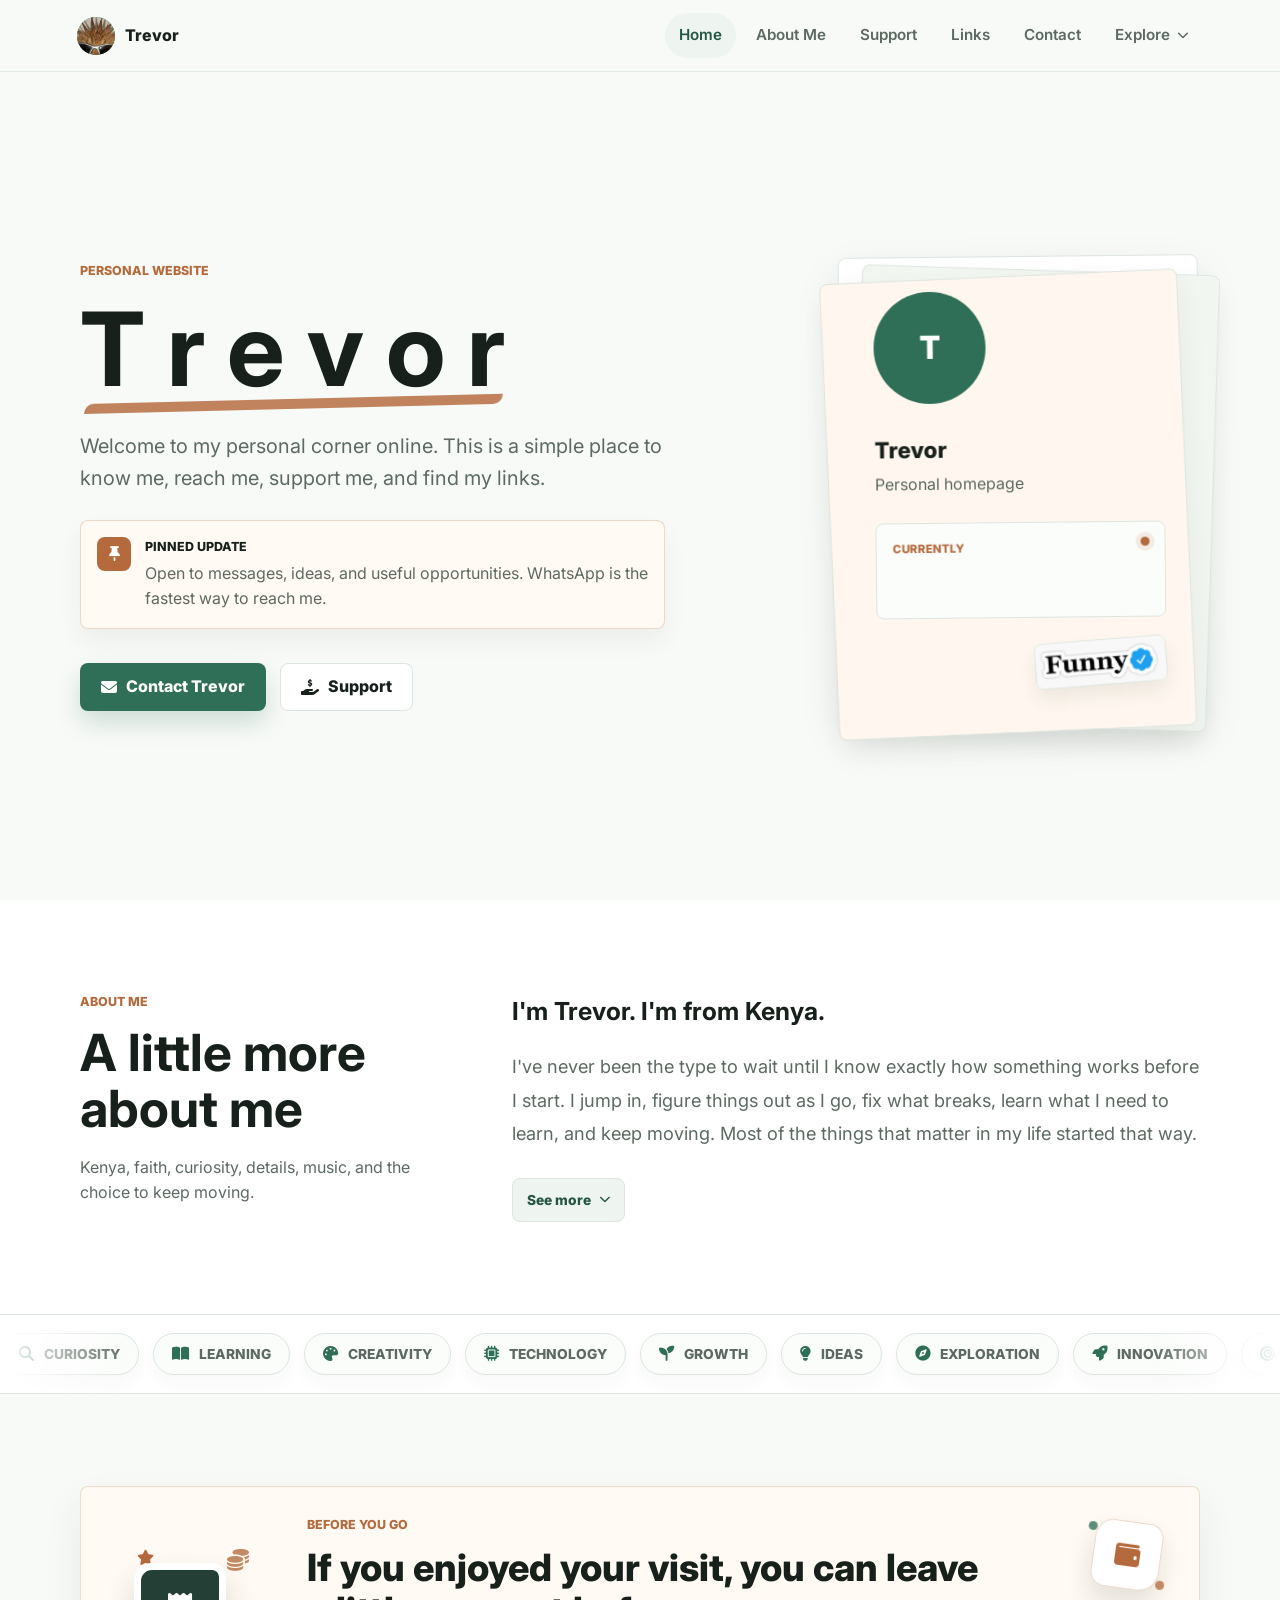
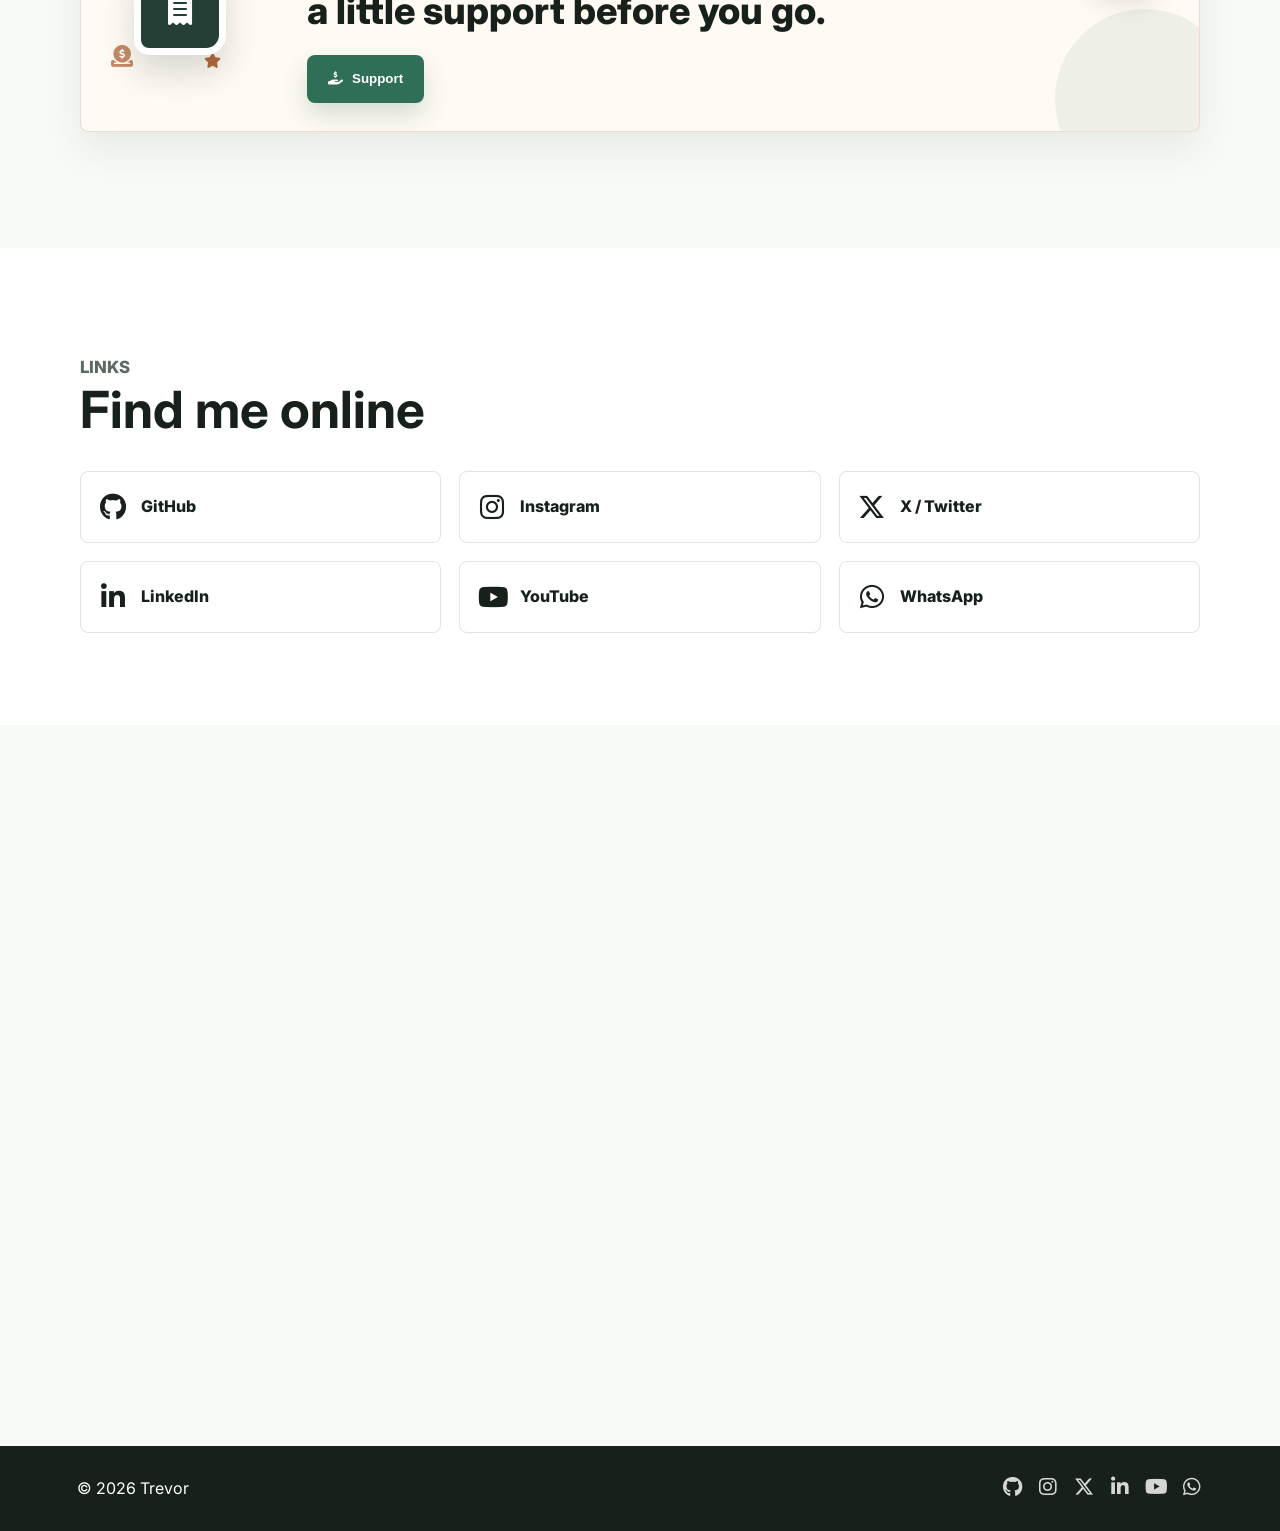
==== commit f64927d4: "Collapse extended about details" ====
--- a/index.html
+++ b/index.html
@@ -153,8 +153,7 @@
           <div class="about-content">
             <div class="about-story reveal-item">
               <p>
-                I'm Trevor. I'm from Kenya — somewhere between Nairobi and Machakos,
-                depending on the week.
+                I'm Trevor. I'm from Kenya.
               </p>
               <p>
                 I've never been the type to wait until I know exactly how something works
@@ -162,50 +161,61 @@
                 learn what I need to learn, and keep moving. Most of the things that matter
                 in my life started that way.
               </p>
-              <p>
-                I pay attention to details. The little things people overlook are usually
-                the first things I notice. Whether it's a conversation, a place, a piece
-                of writing, or something someone creates, I appreciate things that are
-                thoughtful and made with intention.
-              </p>
-              <p>
-                I don't fit neatly into one box. Faith, creativity, curiosity, learning,
-                and meaningful work all overlap for me. They're not separate interests —
-                they're different parts of how I see the world.
-              </p>
-              <p>
-                I'm a perfectionist, but not the kind that never finishes anything. I care
-                about getting things right. If something can be better, I'll probably keep
-                thinking about it until it is.
-              </p>
-              <p>There's almost always music playing somewhere in the background.</p>
-              <p>
-                Right now, I'm in a season of growth. Learning new things. Taking chances.
-                Making mistakes. Trying again. Choosing "why not?" more often than "maybe
-                later."
-              </p>
-              <p>
-                I don't have everything figured out, but I'm moving forward, and that
-                counts for a lot.
-              </p>
-            </div>
-
-            <div class="about-truths reveal-item">
-              <p class="eyebrow">True things about me</p>
-              <ul>
-                <li>There is almost always music playing.</li>
-                <li>I notice details most people miss.</li>
-                <li>Faith isn't part of my life — it's the foundation of it.</li>
-                <li>My first response to new opportunities is usually, "Why not?"</li>
-                <li>Nairobi and Machakos both have a claim on me.</li>
-                <li>I believe growth comes from starting before you feel ready.</li>
-              </ul>
-            </div>
-
-            <blockquote class="about-quote reveal-item">
-              <p>“Your word is a lamp for my feet, a light on my path.”</p>
-              <cite>Psalm 119:105</cite>
-            </blockquote>
+            </div>
+
+            <details class="about-more reveal-item">
+              <summary>
+                <span class="more-open">See more</span>
+                <span class="more-close">See less</span>
+                <i class="fa-solid fa-chevron-down" aria-hidden="true"></i>
+              </summary>
+              <div class="about-more-content">
+                <div class="about-story">
+                  <p>
+                    I pay attention to details. The little things people overlook are
+                    usually the first things I notice. Whether it's a conversation, a
+                    place, a piece of writing, or something someone creates, I appreciate
+                    things that are thoughtful and made with intention.
+                  </p>
+                  <p>
+                    I don't fit neatly into one box. Faith, creativity, curiosity,
+                    learning, and meaningful work all overlap for me. They're not separate
+                    interests — they're different parts of how I see the world.
+                  </p>
+                  <p>
+                    I'm a perfectionist, but not the kind that never finishes anything. I
+                    care about getting things right. If something can be better, I'll
+                    probably keep thinking about it until it is.
+                  </p>
+                  <p>There's almost always music playing somewhere in the background.</p>
+                  <p>
+                    Right now, I'm in a season of growth. Learning new things. Taking
+                    chances. Making mistakes. Trying again. Choosing "why not?" more often
+                    than "maybe later."
+                  </p>
+                  <p>
+                    I don't have everything figured out, but I'm moving forward, and that
+                    counts for a lot.
+                  </p>
+                </div>
+
+                <div class="about-truths">
+                  <p class="eyebrow">True things about me</p>
+                  <ul>
+                    <li>There is almost always music playing.</li>
+                    <li>I notice details most people miss.</li>
+                    <li>Faith isn't part of my life — it's the foundation of it.</li>
+                    <li>My first response to new opportunities is usually, "Why not?"</li>
+                    <li>I believe growth comes from starting before you feel ready.</li>
+                  </ul>
+                </div>
+
+                <blockquote class="about-quote">
+                  <p>“Your word is a lamp for my feet, a light on my path.”</p>
+                  <cite>Psalm 119:105</cite>
+                </blockquote>
+              </div>
+            </details>
           </div>
         </div>
       </section>
--- a/styles.css
+++ b/styles.css
@@ -910,6 +910,61 @@
   line-height: 1.55;
 }
 
+.about-more {
+  margin-top: 28px;
+}
+
+.about-more summary {
+  display: inline-flex;
+  align-items: center;
+  gap: 8px;
+  border: 1px solid var(--line);
+  border-radius: 8px;
+  padding: 10px 14px;
+  color: var(--primary-dark);
+  background: var(--surface-soft);
+  font-size: 0.86rem;
+  font-weight: 800;
+  cursor: pointer;
+  list-style: none;
+  transition: background 180ms ease, transform 180ms ease;
+}
+
+.about-more summary::-webkit-details-marker {
+  display: none;
+}
+
+.about-more summary:hover {
+  background: #e3eee7;
+  transform: translateY(-1px);
+}
+
+.about-more summary i {
+  font-size: 0.7rem;
+  transition: transform 180ms ease;
+}
+
+.about-more .more-close {
+  display: none;
+}
+
+.about-more[open] .more-open {
+  display: none;
+}
+
+.about-more[open] .more-close {
+  display: inline;
+}
+
+.about-more[open] summary i {
+  transform: rotate(180deg);
+}
+
+.about-more-content {
+  padding-top: 30px;
+  animation: about-more-in 300ms ease both;
+}
+
 .about-truths {
   margin-top: 50px;
   padding-top: 34px;
@@ -969,6 +1024,18 @@
   font-size: 0.82rem;
   font-style: normal;
   font-weight: 700;
+}
+
+@keyframes about-more-in {
+  from {
+    opacity: 0;
+    transform: translateY(-8px);
+  }
+
+  to {
+    opacity: 1;
+    transform: translateY(0);
+  }
 }
 
 .mini-feed {
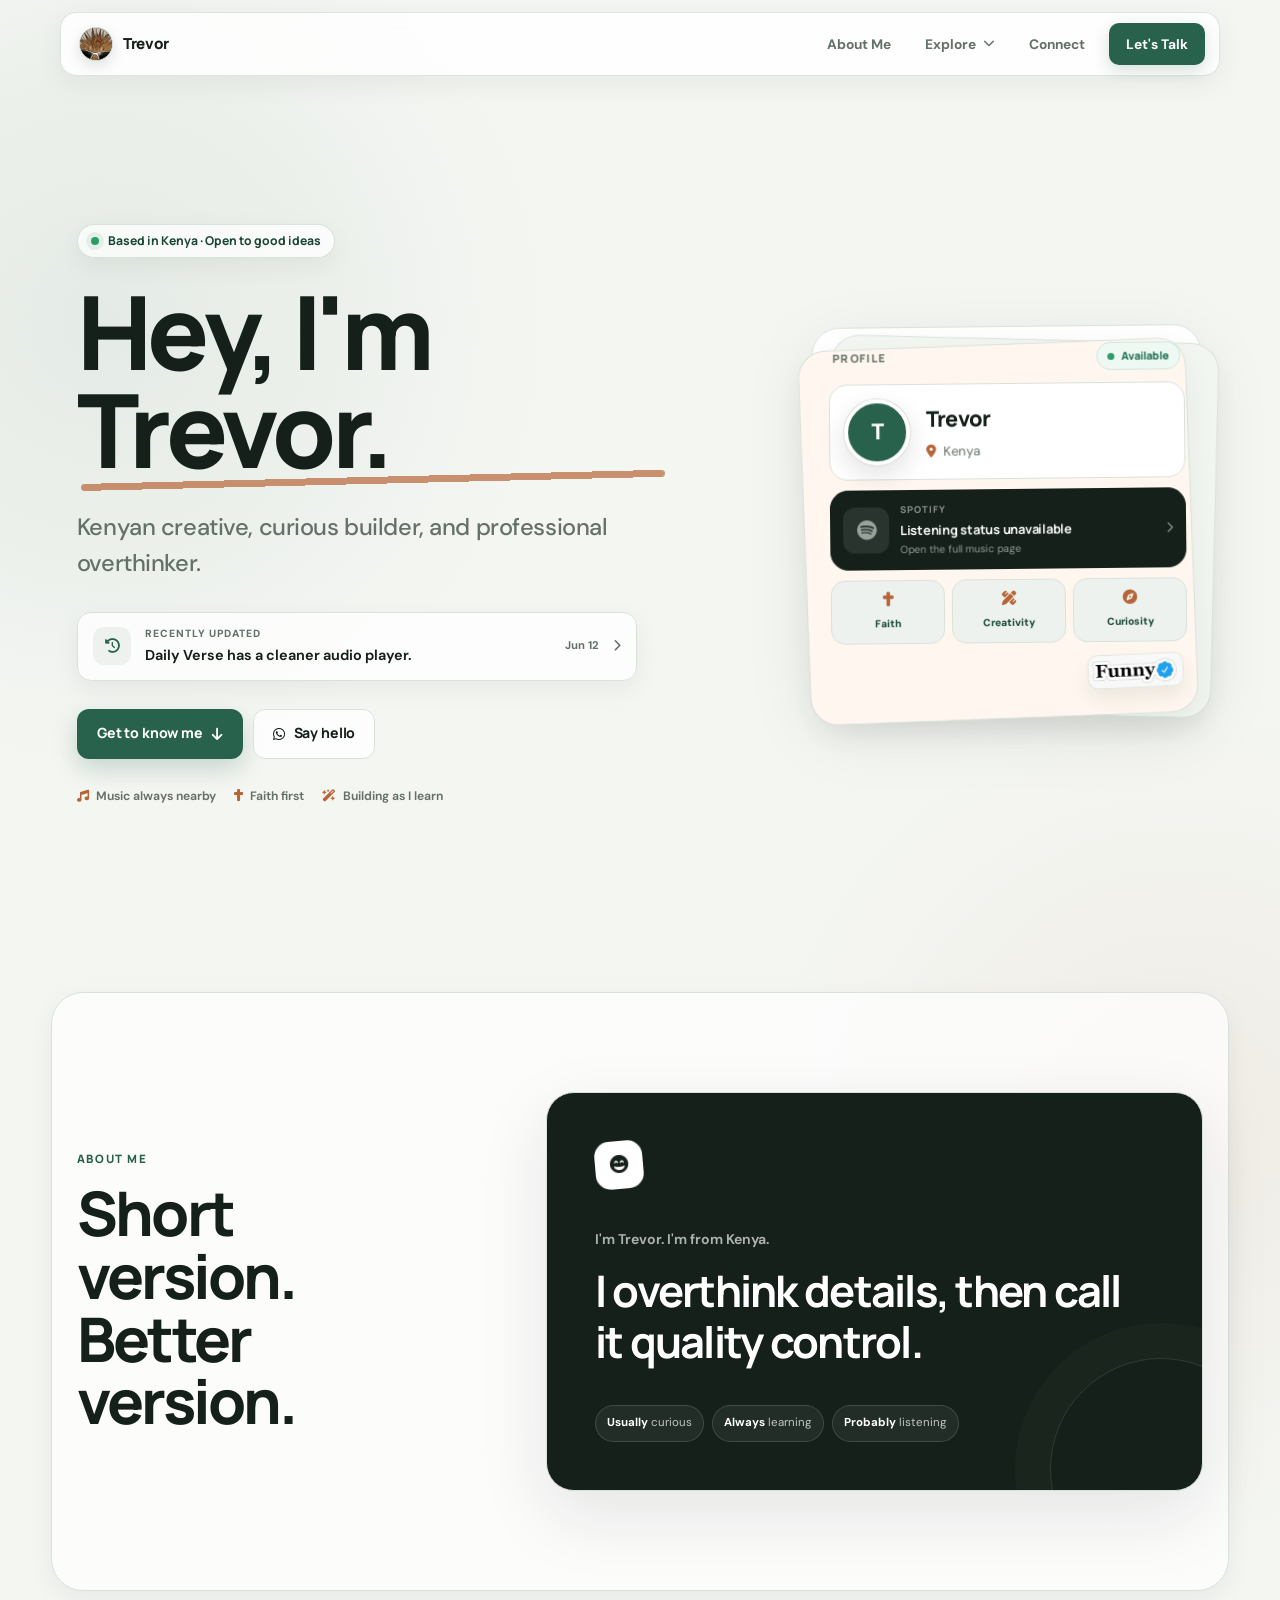
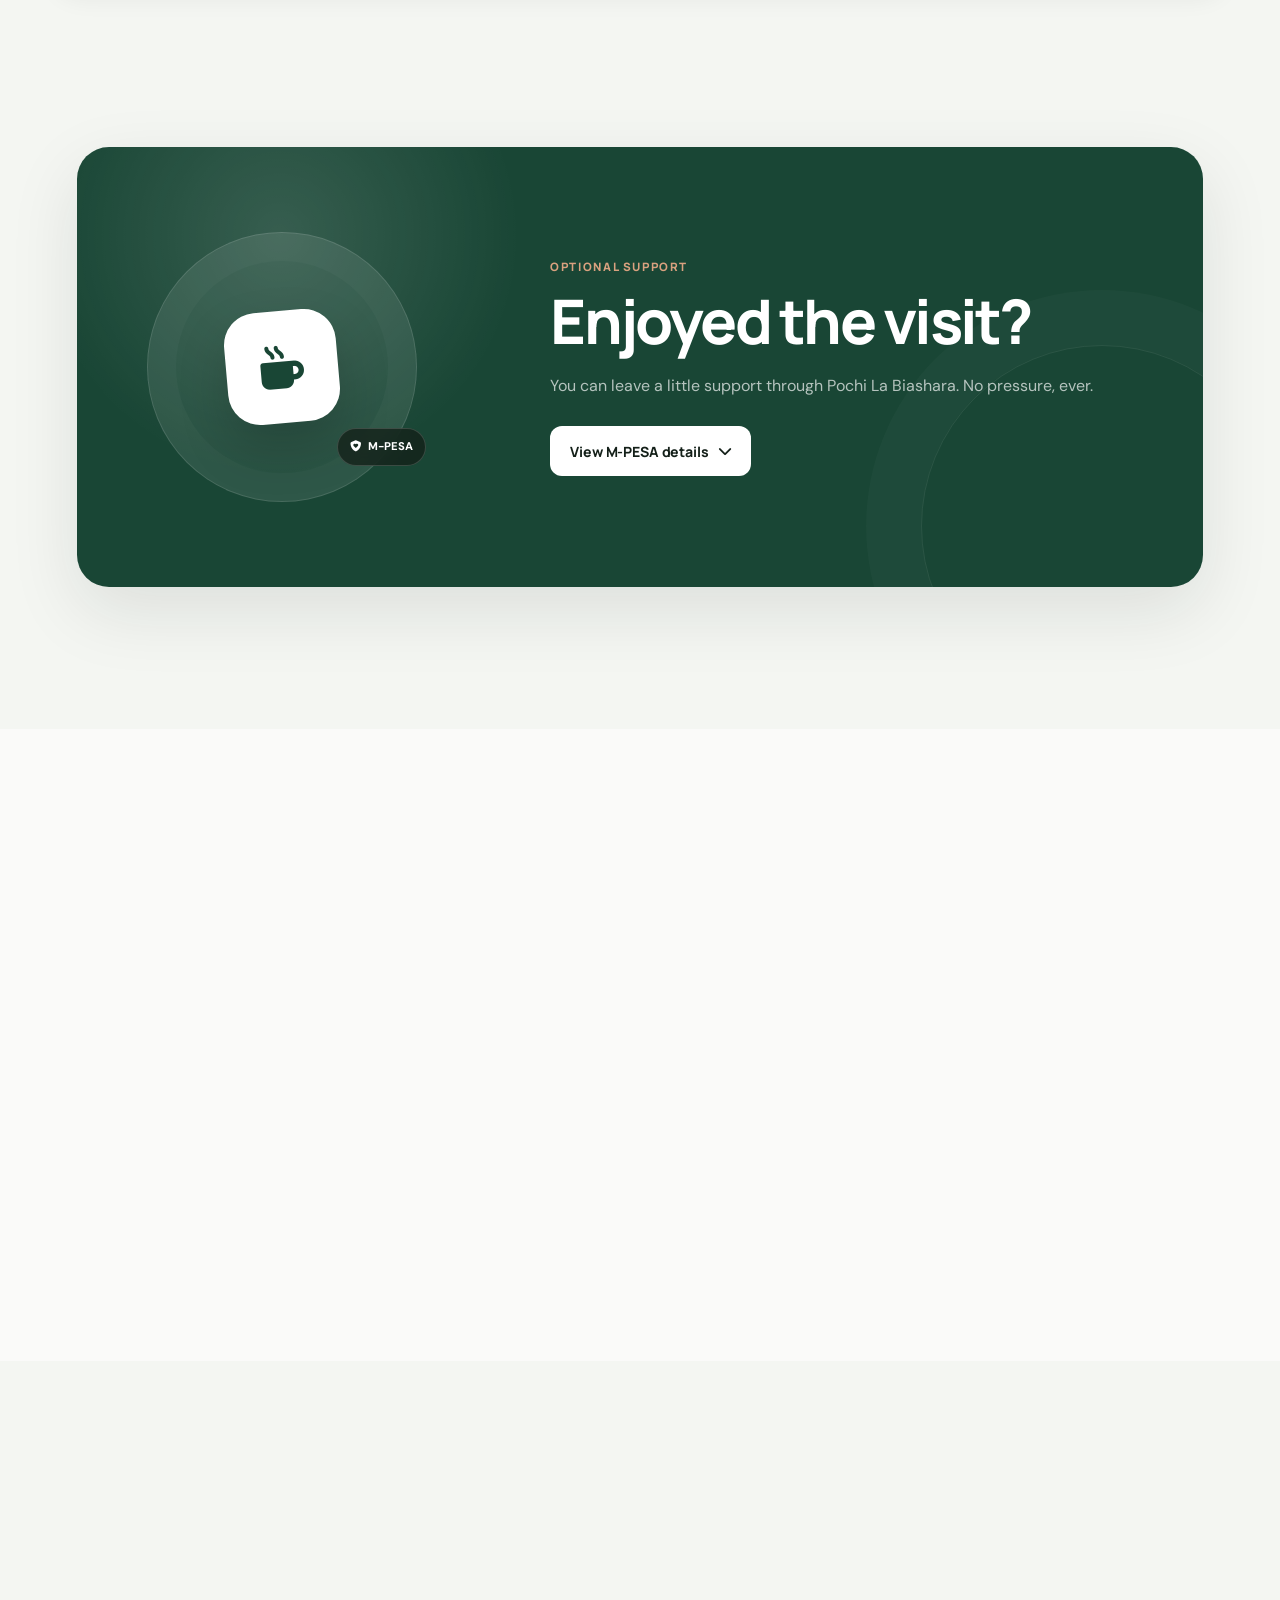
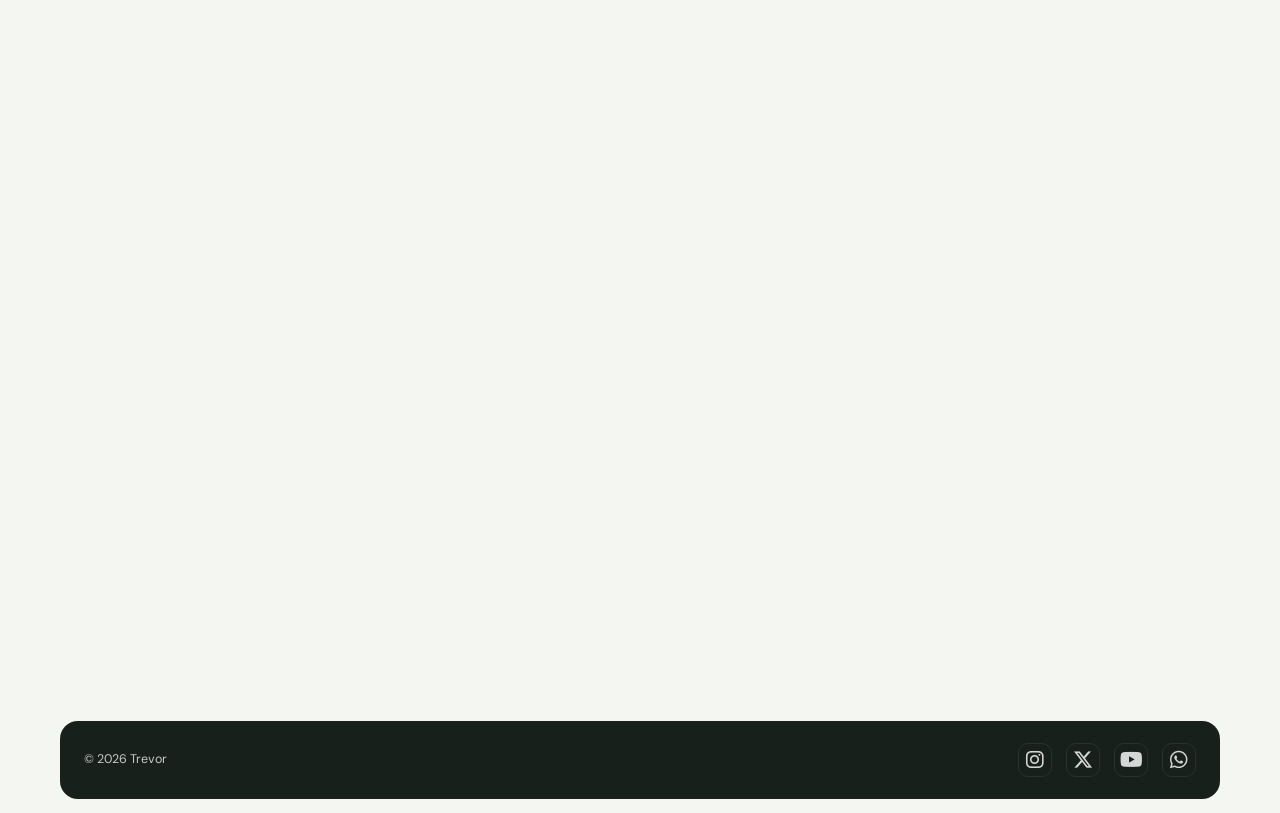
==== commit bce5b223: "Refresh site experience and interactions" ====
--- a/index.html
+++ b/index.html
@@ -5,20 +5,23 @@
     <meta name="viewport" content="width=device-width, initial-scale=1.0" />
     <meta
       name="description"
-      content="Trevor's personal website for a simple intro, support links, social links, and contact."
+      content="Trevor's corner of the internet: faith, creativity, music, ideas, and ways to connect."
     />
-    <title>Trevor | Personal Website</title>
+    <meta name="theme-color" content="#f4f6f2" />
+    <title>Trevor | Ideas, Music & Everything Between</title>
     <link rel="preconnect" href="https://fonts.googleapis.com" />
     <link rel="preconnect" href="https://fonts.gstatic.com" crossorigin />
     <link rel="preconnect" href="https://cdnjs.cloudflare.com" crossorigin />
     <link
-      href="https://fonts.googleapis.com/css2?family=Inter:wght@400;500;600;700;800&display=swap"
+      href="https://fonts.googleapis.com/css2?family=DM+Sans:wght@400;500;600;700&family=Manrope:wght@500;600;700;800&display=swap"
       rel="stylesheet"
     />
     <link
       rel="stylesheet"
       href="https://cdnjs.cloudflare.com/ajax/libs/font-awesome/6.5.2/css/all.min.css"
     />
+    <link rel="stylesheet" href="page-transitions.css" />
+    <script src="page-transitions.js" defer></script>
     <link rel="stylesheet" href="styles.css" />
   </head>
   <body>
@@ -33,11 +36,7 @@
         <i class="fa-solid fa-ellipsis" aria-hidden="true"></i>
       </button>
       <nav class="site-nav" aria-label="Main navigation">
-        <a href="#home">Home</a>
         <a href="#about">About Me</a>
-        <a href="#support">Support</a>
-        <a href="#links">Links</a>
-        <a href="#contact">Contact</a>
         <div class="explore-menu">
           <button class="explore-toggle" type="button" aria-expanded="false" aria-controls="explore-panel">
             Explore
@@ -45,37 +44,89 @@
           </button>
           <div class="explore-panel" id="explore-panel">
             <div class="explore-inner">
-              <a href="daily-verse.html">
-                <span><i class="fa-solid fa-book-open" aria-hidden="true"></i></span>
-                <div>
-                  <strong>Daily Verse</strong>
-                  <small>Scripture and Bible games</small>
+              <div class="explore-heading">
+                <p>Explore</p>
+                <span>Choose where to go next.</span>
+              </div>
+              <div class="explore-list">
+                <a
+                  href="daily-verse.html"
+                  data-preview-title="Daily Verse"
+                  data-preview-copy="Read, listen, then test what stayed with you."
+                  data-preview-meta="Scripture · Audio · Games"
+                  data-preview-icon="fa-solid fa-book-bible"
+                  data-preview-theme="verse"
+                >
+                  <span class="explore-icon"><i class="fa-solid fa-book-open" aria-hidden="true"></i></span>
+                  <span class="explore-copy">
+                    <strong>Daily Verse</strong>
+                    <small>Scripture, audio, and Bible games</small>
+                  </span>
+                  <i class="explore-arrow fa-solid fa-arrow-right" aria-hidden="true"></i>
+                </a>
+                <a
+                  href="spotify.html"
+                  data-preview-title="Spotify"
+                  data-preview-copy="A live window into Trevor's current music rotation."
+                  data-preview-meta="Now playing · Recent · Top tracks"
+                  data-preview-icon="fa-brands fa-spotify"
+                  data-preview-theme="spotify"
+                >
+                  <span class="explore-icon"><i class="fa-brands fa-spotify" aria-hidden="true"></i></span>
+                  <span class="explore-copy">
+                    <strong>Spotify</strong>
+                    <small>What Trevor is listening to</small>
+                  </span>
+                  <i class="explore-arrow fa-solid fa-arrow-right" aria-hidden="true"></i>
+                </a>
+                <a
+                  href="work-with-me.html"
+                  data-preview-title="Work With Me"
+                  data-preview-copy="Bring a useful idea, project, or collaboration."
+                  data-preview-meta="Creative · Web · Partnerships"
+                  data-preview-icon="fa-solid fa-handshake"
+                  data-preview-theme="work"
+                >
+                  <span class="explore-icon"><i class="fa-solid fa-handshake" aria-hidden="true"></i></span>
+                  <span class="explore-copy">
+                    <strong>Work With Me</strong>
+                    <small>Ideas, projects, and opportunities</small>
+                  </span>
+                  <i class="explore-arrow fa-solid fa-arrow-right" aria-hidden="true"></i>
+                </a>
+                <a
+                  href="shop.html"
+                  data-preview-title="Shop"
+                  data-preview-copy="A small shelf for things worth making and keeping."
+                  data-preview-meta="First drop in progress"
+                  data-preview-icon="fa-solid fa-store"
+                  data-preview-theme="shop"
+                >
+                  <span class="explore-icon"><i class="fa-solid fa-store" aria-hidden="true"></i></span>
+                  <span class="explore-copy">
+                    <strong>Shop</strong>
+                    <small>A future personal shelf</small>
+                  </span>
+                  <i class="explore-arrow fa-solid fa-arrow-right" aria-hidden="true"></i>
+                </a>
+              </div>
+              <aside class="explore-preview theme-verse" id="explore-preview" aria-hidden="true">
+                <div class="explore-preview-art" aria-hidden="true">
+                  <span class="explore-preview-orbit"></span>
+                  <i class="fa-solid fa-book-bible" id="explore-preview-icon"></i>
                 </div>
-              </a>
-              <a href="spotify.html">
-                <span><i class="fa-brands fa-spotify" aria-hidden="true"></i></span>
-                <div>
-                  <strong>Spotify</strong>
-                  <small>What Trevor is listening to</small>
+                <div class="explore-preview-copy">
+                  <span>Preview</span>
+                  <strong id="explore-preview-title">Daily Verse</strong>
+                  <p id="explore-preview-description">Read, listen, then test what stayed with you.</p>
+                  <small id="explore-preview-meta">Scripture · Audio · Games</small>
                 </div>
-              </a>
-              <a href="work-with-me.html">
-                <span><i class="fa-solid fa-handshake" aria-hidden="true"></i></span>
-                <div>
-                  <strong>Work With Me</strong>
-                  <small>Collaborations and opportunities</small>
-                </div>
-              </a>
-              <a href="shop.html">
-                <span><i class="fa-solid fa-store" aria-hidden="true"></i></span>
-                <div>
-                  <strong>Shop</strong>
-                  <small>A future personal shelf</small>
-                </div>
-              </a>
-            </div>
-          </div>
-        </div>
+              </aside>
+            </div>
+          </div>
+        </div>
+        <a href="#links">Connect</a>
+        <a class="nav-contact" href="#contact">Let's Talk</a>
       </nav>
     </header>
 
@@ -83,51 +134,80 @@
       <section class="hero section reveal" id="home">
         <div class="section-inner hero-grid">
           <div class="hero-copy reveal-item">
-            <p class="eyebrow">Personal website</p>
-            <h1 class="hero-title" aria-label="Trevor">
-              <span class="name-letter" aria-hidden="true">T</span>
-              <span class="name-letter" aria-hidden="true">r</span>
-              <span class="name-letter" aria-hidden="true">e</span>
-              <span class="name-letter" aria-hidden="true">v</span>
-              <span class="name-letter" aria-hidden="true">o</span>
-              <span class="name-letter" aria-hidden="true">r</span>
-            </h1>
+            <p class="hero-kicker">
+              <span class="status-dot" aria-hidden="true"></span>
+              Based in Kenya · Open to good ideas
+            </p>
+            <h1 class="hero-title">Hey, I'm Trevor.</h1>
             <p class="hero-text">
-              Welcome to my personal corner online. This is a simple place to know me,
-              reach me, support me, and find my links.
+              Kenyan creative, curious builder, and professional overthinker.
             </p>
-            <aside class="pinned-update" aria-label="Pinned update">
-              <span class="pin-icon" aria-hidden="true">
-                <i class="fa-solid fa-thumbtack"></i>
+            <a class="pinned-update" href="daily-verse.html" aria-label="Recently updated: Daily Verse audio player">
+              <span class="pin-icon" aria-hidden="true"><i class="fa-solid fa-clock-rotate-left"></i></span>
+              <div>
+                <p class="pin-label">Recently updated</p>
+                <p>Daily Verse has a cleaner audio player.</p>
+              </div>
+              <time class="update-date" datetime="2026-06-12">Jun 12</time>
+              <i class="fa-solid fa-chevron-right pin-arrow" aria-hidden="true"></i>
+            </a>
+            <div class="hero-actions">
+              <a class="button primary" href="#about">
+                Get to know me
+                <i class="fa-solid fa-arrow-down" aria-hidden="true"></i>
+              </a>
+              <a
+                class="button secondary"
+                href="https://wa.me/254748524534?text=Hi%20Trevor%2C%20I%20found%20your%20website."
+                target="_blank"
+                rel="noopener noreferrer"
+              >
+                <i class="fa-brands fa-whatsapp" aria-hidden="true"></i>
+                Say hello
+              </a>
+            </div>
+            <div class="hero-meta" aria-label="Website highlights">
+              <span><i class="fa-solid fa-music" aria-hidden="true"></i>Music always nearby</span>
+              <span><i class="fa-solid fa-cross" aria-hidden="true"></i>Faith first</span>
+              <span><i class="fa-solid fa-wand-magic-sparkles" aria-hidden="true"></i>Building as I learn</span>
+            </div>
+          </div>
+          <div class="profile-panel reveal-item" aria-label="Trevor profile card">
+            <div class="profile-topbar">
+              <span class="profile-label">Profile</span>
+              <span class="availability"><i aria-hidden="true"></i>Available</span>
+            </div>
+            <div class="profile-identity">
+              <div class="avatar" aria-hidden="true">T</div>
+              <div>
+                <p class="profile-name">Trevor</p>
+                <p class="profile-note">
+                  <i class="fa-solid fa-location-dot" aria-hidden="true"></i>
+                  Kenya
+                </p>
+              </div>
+            </div>
+            <a class="spotify-status is-loading" id="home-spotify-status" href="spotify.html" aria-label="Open Trevor's Spotify page">
+              <span class="spotify-status-art" aria-hidden="true">
+                <i class="fa-brands fa-spotify"></i>
+                <img id="home-spotify-image" src="" alt="" hidden />
               </span>
-              <div>
-                <p class="pin-label">Pinned update</p>
-                <p>Open to messages, ideas, and useful opportunities. WhatsApp is the fastest way to reach me.</p>
-              </div>
-            </aside>
-            <div class="hero-actions">
-              <a class="button primary" href="#contact">
-                <i class="fa-solid fa-envelope" aria-hidden="true"></i>
-                Contact Trevor
-              </a>
-              <a class="button secondary" href="#support">
-                <i class="fa-solid fa-hand-holding-dollar" aria-hidden="true"></i>
-                Support
-              </a>
-            </div>
-          </div>
-          <div class="profile-panel reveal-item" aria-label="Trevor profile card">
-            <div class="avatar" aria-hidden="true">T</div>
-            <p class="profile-name">Trevor</p>
-            <p class="profile-note">Personal homepage</p>
-            <div class="current-card" aria-label="Current personal status">
-              <span class="current-label">currently</span>
-              <div class="current-rotator" aria-hidden="true">
-                <span>thinking through ideas</span>
-                <span>learning something new</span>
-                <span>finding the next step</span>
-              </div>
-              <p class="current-fallback">thinking through ideas</p>
+              <span class="spotify-status-copy">
+                <span class="spotify-status-label" id="home-spotify-label">Checking Spotify</span>
+                <strong id="home-spotify-title">Loading listening activity</strong>
+                <small id="home-spotify-artist">One moment...</small>
+              </span>
+              <span class="spotify-status-action" aria-hidden="true">
+                <span class="spotify-equalizer" id="home-spotify-equalizer" hidden>
+                  <i></i><i></i><i></i>
+                </span>
+                <i class="fa-solid fa-chevron-right spotify-status-arrow"></i>
+              </span>
+            </a>
+            <div class="profile-tags" aria-label="Personal interests">
+              <span><i class="fa-solid fa-cross" aria-hidden="true"></i>Faith</span>
+              <span><i class="fa-solid fa-pen-ruler" aria-hidden="true"></i>Creativity</span>
+              <span><i class="fa-solid fa-compass" aria-hidden="true"></i>Curiosity</span>
             </div>
             <img
               class="profile-sticker"
@@ -146,141 +226,38 @@
       <section class="section about-section reveal" id="about">
         <div class="section-inner about-layout">
           <div class="about-heading reveal-item">
-            <p class="eyebrow">About Me</p>
-            <h2>A little more about me</h2>
-            <p>Kenya, faith, curiosity, details, music, and the choice to keep moving.</p>
+            <p class="eyebrow">About me</p>
+            <h2>Short version.<br />Better version.</h2>
           </div>
           <div class="about-content">
             <div class="about-story reveal-item">
-              <p>
-                I'm Trevor. I'm from Kenya.
-              </p>
-              <p>
-                I've never been the type to wait until I know exactly how something works
-                before I start. I jump in, figure things out as I go, fix what breaks,
-                learn what I need to learn, and keep moving. Most of the things that matter
-                in my life started that way.
-              </p>
-            </div>
-
-            <details class="about-more reveal-item">
-              <summary>
-                <span class="more-open">See more</span>
-                <span class="more-close">See less</span>
-                <i class="fa-solid fa-chevron-down" aria-hidden="true"></i>
-              </summary>
-              <div class="about-more-content">
-                <div class="about-story">
-                  <p>
-                    I pay attention to details. The little things people overlook are
-                    usually the first things I notice. Whether it's a conversation, a
-                    place, a piece of writing, or something someone creates, I appreciate
-                    things that are thoughtful and made with intention.
-                  </p>
-                  <p>
-                    I don't fit neatly into one box. Faith, creativity, curiosity,
-                    learning, and meaningful work all overlap for me. They're not separate
-                    interests — they're different parts of how I see the world.
-                  </p>
-                  <p>
-                    I'm a perfectionist, but not the kind that never finishes anything. I
-                    care about getting things right. If something can be better, I'll
-                    probably keep thinking about it until it is.
-                  </p>
-                  <p>There's almost always music playing somewhere in the background.</p>
-                  <p>
-                    Right now, I'm in a season of growth. Learning new things. Taking
-                    chances. Making mistakes. Trying again. Choosing "why not?" more often
-                    than "maybe later."
-                  </p>
-                  <p>
-                    I don't have everything figured out, but I'm moving forward, and that
-                    counts for a lot.
-                  </p>
-                </div>
-
-                <div class="about-truths">
-                  <p class="eyebrow">True things about me</p>
-                  <ul>
-                    <li>There is almost always music playing.</li>
-                    <li>I notice details most people miss.</li>
-                    <li>Faith isn't part of my life — it's the foundation of it.</li>
-                    <li>My first response to new opportunities is usually, "Why not?"</li>
-                    <li>I believe growth comes from starting before you feel ready.</li>
-                  </ul>
-                </div>
-
-                <blockquote class="about-quote">
-                  <p>“Your word is a lamp for my feet, a light on my path.”</p>
-                  <cite>Psalm 119:105</cite>
-                </blockquote>
-              </div>
-            </details>
+              <span class="about-icon" aria-hidden="true"><i class="fa-solid fa-face-grin-beam"></i></span>
+              <p class="about-intro">I'm Trevor. I'm from Kenya.</p>
+              <p class="about-joke">I overthink details, then call it quality control.</p>
+              <div class="about-facts" aria-label="Quick facts">
+                <span><strong>Usually</strong> curious</span>
+                <span><strong>Always</strong> learning</span>
+                <span><strong>Probably</strong> listening</span>
+              </div>
+            </div>
           </div>
         </div>
       </section>
-      <div class="marquee-strip" aria-label="Personal values and interests">
-        <div class="marquee-track">
-          <span><i class="fa-solid fa-magnifying-glass" aria-hidden="true"></i>Curiosity</span>
-          <span><i class="fa-solid fa-book-open" aria-hidden="true"></i>Learning</span>
-          <span><i class="fa-solid fa-palette" aria-hidden="true"></i>Creativity</span>
-          <span><i class="fa-solid fa-microchip" aria-hidden="true"></i>Technology</span>
-          <span><i class="fa-solid fa-seedling" aria-hidden="true"></i>Growth</span>
-          <span><i class="fa-solid fa-lightbulb" aria-hidden="true"></i>Ideas</span>
-          <span><i class="fa-solid fa-compass" aria-hidden="true"></i>Exploration</span>
-          <span><i class="fa-solid fa-rocket" aria-hidden="true"></i>Innovation</span>
-          <span><i class="fa-solid fa-bullseye" aria-hidden="true"></i>Discipline</span>
-          <span><i class="fa-solid fa-eye" aria-hidden="true"></i>Vision</span>
-          <span><i class="fa-solid fa-forward" aria-hidden="true"></i>Momentum</span>
-          <span><i class="fa-solid fa-magnifying-glass" aria-hidden="true"></i>Curiosity</span>
-          <span><i class="fa-solid fa-book-open" aria-hidden="true"></i>Learning</span>
-          <span><i class="fa-solid fa-palette" aria-hidden="true"></i>Creativity</span>
-          <span><i class="fa-solid fa-microchip" aria-hidden="true"></i>Technology</span>
-          <span><i class="fa-solid fa-seedling" aria-hidden="true"></i>Growth</span>
-          <span><i class="fa-solid fa-lightbulb" aria-hidden="true"></i>Ideas</span>
-          <span><i class="fa-solid fa-compass" aria-hidden="true"></i>Exploration</span>
-          <span><i class="fa-solid fa-rocket" aria-hidden="true"></i>Innovation</span>
-          <span><i class="fa-solid fa-bullseye" aria-hidden="true"></i>Discipline</span>
-          <span><i class="fa-solid fa-eye" aria-hidden="true"></i>Vision</span>
-          <span><i class="fa-solid fa-forward" aria-hidden="true"></i>Momentum</span>
-        </div>
-      </div>
 
       <section class="section support-section reveal" id="support">
         <div class="section-inner">
           <div class="support-moment reveal-item">
-            <div class="support-sticker" aria-hidden="true">
-              <span class="sticker-badge">
-                <i class="fa-solid fa-receipt"></i>
-              </span>
-              <span class="sticker-coin coin-one">
-                <i class="fa-solid fa-coins"></i>
-              </span>
-              <span class="sticker-coin coin-two">
-                <i class="fa-solid fa-circle-dollar-to-slot"></i>
-              </span>
-              <span class="sticker-spark spark-one">
-                <i class="fa-solid fa-star"></i>
-              </span>
-              <span class="sticker-spark spark-two">
-                <i class="fa-solid fa-star"></i>
-              </span>
-            </div>
-            <div class="support-gift-sticker" aria-hidden="true">
-              <span class="gift-card">
-                <i class="fa-solid fa-wallet"></i>
-              </span>
-              <span class="gift-dot dot-one"></span>
-              <span class="gift-dot dot-two"></span>
+            <div class="support-visual" aria-hidden="true">
+              <span class="support-visual-icon"><i class="fa-solid fa-mug-hot"></i></span>
+              <span class="support-visual-chip"><i class="fa-solid fa-shield-heart"></i>M-PESA</span>
             </div>
             <div class="support-copy">
-              <p class="eyebrow">Before you go</p>
-              <p class="support-line">
-                If you enjoyed your visit, you can leave a little support before you go.
-              </p>
+              <p class="eyebrow">Optional support</p>
+              <h2 class="support-line">Enjoyed the visit?</h2>
+              <p class="support-description">You can leave a little support through Pochi La Biashara. No pressure, ever.</p>
               <button class="button primary support-reveal" type="button" aria-expanded="false" aria-controls="support-options">
-                <i class="fa-solid fa-hand-holding-dollar" aria-hidden="true"></i>
-                Support
+                View M-PESA details
+                <i class="fa-solid fa-chevron-down" aria-hidden="true"></i>
               </button>
             </div>
           </div>
@@ -289,30 +266,14 @@
               <span class="support-icon">
                 <i class="fa-solid fa-mobile-screen-button" aria-hidden="true"></i>
               </span>
-              <h3>M-Pesa</h3>
-              <p>Placeholder for till, paybill, or phone number.</p>
-              <button class="support-placeholder support-open" type="button" data-support="mpesa">
-                View details
-              </button>
-            </article>
-            <article class="support-card reveal-item">
-              <span class="support-icon">
-                <i class="fa-brands fa-paypal" aria-hidden="true"></i>
-              </span>
-              <h3>PayPal</h3>
-              <p>Placeholder for PayPal support link or email.</p>
-              <button class="support-placeholder support-open" type="button" data-support="paypal">
-                View details
-              </button>
-            </article>
-            <article class="support-card reveal-item">
-              <span class="support-icon">
-                <i class="fa-solid fa-circle-plus" aria-hidden="true"></i>
-              </span>
-              <h3>Other Methods</h3>
-              <p>Placeholder for future support options.</p>
-              <button class="support-placeholder support-open" type="button" data-support="other">
-                View details
+              <div class="support-card-copy">
+                <span class="support-card-label">M-PESA</span>
+                <h3>Pochi La Biashara</h3>
+                <p>Use the Pochi option in your M-PESA menu.</p>
+              </div>
+              <button class="support-placeholder support-open" type="button" data-support="pochi">
+                <span>Open</span>
+                <i class="fa-solid fa-arrow-right" aria-hidden="true"></i>
               </button>
             </article>
           </div>
@@ -328,6 +289,7 @@
           aria-labelledby="modal-title"
           aria-describedby="modal-note"
         >
+          <span class="modal-handle" aria-hidden="true"></span>
           <button class="modal-close" type="button" aria-label="Close support details">
             <i class="fa-solid fa-xmark" aria-hidden="true"></i>
           </button>
@@ -337,7 +299,7 @@
           <div class="modal-details" id="modal-details"></div>
           <button class="button secondary modal-action" type="button" disabled>
             <i class="fa-regular fa-copy" aria-hidden="true"></i>
-            Copy details
+            Copy number
           </button>
         </div>
       </div>
@@ -345,33 +307,30 @@
       <section class="section links-section reveal" id="links">
         <div class="section-inner">
           <div class="section-heading reveal-item">
-            <p class="eyebrow">Links</p>
-            <h2>Find me online</h2>
+            <p class="eyebrow">Connect</p>
+            <h2>Elsewhere on the internet.</h2>
+            <p>Different apps, same Trevor.</p>
           </div>
           <div class="social-grid" aria-label="Social links">
-            <a class="social-link github-link reveal-item" href="#" aria-label="GitHub">
-              <i class="social-icon fa-brands fa-github" aria-hidden="true"></i>
-              <span>GitHub</span>
-            </a>
             <a class="social-link instagram-link reveal-item" href="https://www.instagram.com/im.trevor_/" target="_blank" rel="noopener noreferrer" aria-label="Instagram">
-              <i class="social-icon fa-brands fa-instagram" aria-hidden="true"></i>
-              <span>Instagram</span>
+              <span class="social-icon-wrap"><i class="social-icon fa-brands fa-instagram" aria-hidden="true"></i></span>
+              <span class="social-copy"><strong>Instagram</strong><small>@im.trevor_</small></span>
+              <i class="social-arrow fa-solid fa-arrow-up-right-from-square" aria-hidden="true"></i>
             </a>
             <a class="social-link x-link reveal-item" href="https://x.com/iam_trvvvr" target="_blank" rel="noopener noreferrer" aria-label="X / Twitter">
-              <i class="social-icon fa-brands fa-x-twitter" aria-hidden="true"></i>
-              <span>X / Twitter</span>
-            </a>
-            <a class="social-link linkedin-link reveal-item" href="#" aria-label="LinkedIn">
-              <i class="social-icon fa-brands fa-linkedin-in" aria-hidden="true"></i>
-              <span>LinkedIn</span>
+              <span class="social-icon-wrap"><i class="social-icon fa-brands fa-x-twitter" aria-hidden="true"></i></span>
+              <span class="social-copy"><strong>X / Twitter</strong><small>@iam_trvvvr</small></span>
+              <i class="social-arrow fa-solid fa-arrow-up-right-from-square" aria-hidden="true"></i>
             </a>
             <a class="social-link youtube-link reveal-item" href="https://www.youtube.com/@iamtrrv" target="_blank" rel="noopener noreferrer" aria-label="YouTube">
-              <i class="social-icon fa-brands fa-youtube" aria-hidden="true"></i>
-              <span>YouTube</span>
+              <span class="social-icon-wrap"><i class="social-icon fa-brands fa-youtube" aria-hidden="true"></i></span>
+              <span class="social-copy"><strong>YouTube</strong><small>@iamtrrv</small></span>
+              <i class="social-arrow fa-solid fa-arrow-up-right-from-square" aria-hidden="true"></i>
             </a>
             <a class="social-link whatsapp-link reveal-item" href="https://wa.me/254748524534" target="_blank" rel="noopener noreferrer" aria-label="WhatsApp">
-              <i class="social-icon fa-brands fa-whatsapp" aria-hidden="true"></i>
-              <span>WhatsApp</span>
+              <span class="social-icon-wrap"><i class="social-icon fa-brands fa-whatsapp" aria-hidden="true"></i></span>
+              <span class="social-copy"><strong>WhatsApp</strong><small>Fastest response</small></span>
+              <i class="social-arrow fa-solid fa-arrow-up-right-from-square" aria-hidden="true"></i>
             </a>
           </div>
         </div>
@@ -379,30 +338,53 @@
 
       <section class="section contact-section reveal" id="contact">
         <div class="section-inner contact-grid">
-          <div class="reveal-item">
+          <div class="contact-intro reveal-item">
             <p class="eyebrow">Contact</p>
-            <h2>Send a message</h2>
+            <h2>Have something in mind?</h2>
             <p class="contact-copy">
-              Use the form to send Trevor a short message. It now sends through
-              Web3Forms after the access key is added.
+              An idea, opportunity, or random thought is enough to start.
             </p>
+            <div class="contact-trust">
+              <span><i class="fa-solid fa-bolt" aria-hidden="true"></i>WhatsApp is fastest</span>
+              <span><i class="fa-solid fa-lock" aria-hidden="true"></i>Your details stay private</span>
+            </div>
+            <a
+              class="button primary contact-whatsapp"
+              href="https://wa.me/254748524534?text=Hi%20Trevor%2C%20I%20found%20your%20website."
+              target="_blank"
+              rel="noopener noreferrer"
+            >
+              <i class="fa-brands fa-whatsapp" aria-hidden="true"></i>
+              Message on WhatsApp
+            </a>
+            <p class="contact-alternative">Prefer email? Use the form.</p>
           </div>
           <div class="contact-stage reveal-item">
-            <form class="contact-form" id="contact-form" action="https://api.web3forms.com/submit" method="POST">
+            <form class="contact-form" id="contact-form" action="https://api.web3forms.com/submit" method="POST" novalidate>
+              <div class="form-heading">
+                <span class="form-icon" aria-hidden="true"><i class="fa-regular fa-paper-plane"></i></span>
+                <div>
+                  <h3>Send a message</h3>
+                  <p>I usually reply as soon as I can.</p>
+                </div>
+              </div>
               <input type="hidden" name="access_key" value="a07937af-c150-4920-8b4c-7de3a4cd8285" />
               <input type="hidden" name="subject" value="New message from Trevor's website" />
               <input type="checkbox" name="botcheck" class="botcheck" tabindex="-1" autocomplete="off" />
               <label>
-                Name
-                <input type="text" name="name" placeholder="Your name" required />
+                <span>Name</span>
+                <input type="text" name="name" placeholder="Your name" aria-describedby="name-error" required />
+                <small class="field-error" id="name-error"></small>
               </label>
               <label>
-                Email
-                <input type="email" name="email" placeholder="your@email.com" required />
+                <span>Email</span>
+                <input type="email" name="email" placeholder="your@email.com" aria-describedby="email-error" required />
+                <small class="field-error" id="email-error"></small>
               </label>
               <label>
-                Message
-                <textarea name="message" rows="5" placeholder="Write your message" required></textarea>
+                <span>Message</span>
+                <textarea name="message" rows="5" placeholder="Write your message" aria-describedby="message-error" required></textarea>
+                <small class="field-error" id="message-error"></small>
               </label>
               <button class="button primary" type="submit">
                 <i class="fa-solid fa-paper-plane" aria-hidden="true"></i>
@@ -430,13 +412,13 @@
       </section>
     </main>
 
+    <div class="toast-region" id="toast-region" aria-live="polite" aria-atomic="true"></div>
+
     <footer class="site-footer">
       <p>&copy; 2026 Trevor</p>
       <div class="footer-socials" aria-label="Footer social links">
-        <a class="github-link" href="#" aria-label="GitHub"><i class="social-icon fa-brands fa-github" aria-hidden="true"></i></a>
         <a class="instagram-link" href="https://www.instagram.com/im.trevor_/" target="_blank" rel="noopener noreferrer" aria-label="Instagram"><i class="social-icon fa-brands fa-instagram" aria-hidden="true"></i></a>
         <a class="x-link" href="https://x.com/iam_trvvvr" target="_blank" rel="noopener noreferrer" aria-label="X / Twitter"><i class="social-icon fa-brands fa-x-twitter" aria-hidden="true"></i></a>
-        <a class="linkedin-link" href="#" aria-label="LinkedIn"><i class="social-icon fa-brands fa-linkedin-in" aria-hidden="true"></i></a>
         <a class="youtube-link" href="https://www.youtube.com/@iamtrrv" target="_blank" rel="noopener noreferrer" aria-label="YouTube"><i class="social-icon fa-brands fa-youtube" aria-hidden="true"></i></a>
         <a class="whatsapp-link" href="https://wa.me/254748524534" target="_blank" rel="noopener noreferrer" aria-label="WhatsApp"><i class="social-icon fa-brands fa-whatsapp" aria-hidden="true"></i></a>
       </div>
--- a/page-transitions.css
+++ b/page-transitions.css
@@ -0,0 +1,47 @@
+@view-transition {
+  navigation: auto;
+}
+
+::view-transition-old(root) {
+  animation: page-fade-out 160ms ease both;
+}
+
+::view-transition-new(root) {
+  animation: page-fade-in 280ms ease both;
+}
+
+body.page-entering {
+  animation: page-fade-in 320ms ease both;
+}
+
+body.page-leaving {
+  pointer-events: none;
+  animation: page-fade-out 180ms ease both;
+}
+
+@keyframes page-fade-in {
+  from {
+    opacity: 0;
+    transform: translateY(7px);
+  }
+  to {
+    opacity: 1;
+    transform: translateY(0);
+  }
+}
+
+@keyframes page-fade-out {
+  to {
+    opacity: 0;
+    transform: translateY(-5px);
+  }
+}
+
+@media (prefers-reduced-motion: reduce) {
+  ::view-transition-old(root),
+  ::view-transition-new(root),
+  body.page-entering,
+  body.page-leaving {
+    animation: none;
+  }
+}
--- a/styles.css
+++ b/styles.css
@@ -107,6 +107,19 @@
 .site-nav a.is-active {
   background: var(--surface-soft);
   color: var(--primary-dark);
+}
+
+.site-nav .nav-contact {
+  margin-left: 4px;
+  padding-inline: 17px;
+  color: #ffffff;
+  background: var(--primary);
+}
+
+.site-nav .nav-contact:hover,
+.site-nav .nav-contact.is-active {
+  color: #ffffff;
+  background: var(--primary-dark);
 }
 
 .explore-menu {
@@ -402,7 +415,9 @@
 .hero-text {
   max-width: 620px;
   margin: 24px 0 0;
-  font-size: clamp(1.05rem, 2vw, 1.25rem);
+  color: var(--text);
+  font-size: clamp(1.15rem, 2.2vw, 1.42rem);
+  font-weight: 600;
 }
 
 .pinned-update {
@@ -539,8 +554,32 @@
 }
 
 .profile-note {
+  display: flex;
+  align-items: center;
+  gap: 7px;
   margin: 0;
   color: var(--muted);
+}
+
+.profile-note i {
+  color: var(--accent);
+}
+
+.profile-tags {
+  display: flex;
+  flex-wrap: wrap;
+  gap: 7px;
+  margin-top: 18px;
+}
+
+.profile-tags span {
+  border: 1px solid var(--line);
+  border-radius: 999px;
+  padding: 6px 10px;
+  color: var(--primary-dark);
+  background: var(--surface-soft);
+  font-size: 0.75rem;
+  font-weight: 800;
 }
 
 .current-card {
@@ -767,100 +806,6 @@
   45% {
     opacity: 1;
     transform: scale(1.1);
-  }
-}
-
-.marquee-strip {
-  position: relative;
-  overflow: hidden;
-  border-top: 1px solid var(--line);
-  border-bottom: 1px solid var(--line);
-  background: var(--surface);
-}
-
-.marquee-strip::before,
-.marquee-strip::after {
-  content: "";
-  position: absolute;
-  top: 0;
-  bottom: 0;
-  z-index: 2;
-  width: min(16vw, 130px);
-  pointer-events: none;
-}
-
-.marquee-strip::before {
-  left: 0;
-  background: linear-gradient(to right, var(--surface), rgba(255, 255, 255, 0));
-}
-
-.marquee-strip::after {
-  right: 0;
-  background: linear-gradient(to left, var(--surface), rgba(255, 255, 255, 0));
-}
-
-.marquee-track {
-  display: flex;
-  width: max-content;
-  gap: 14px;
-  padding: 18px 0;
-  color: var(--muted);
-  font-size: 0.86rem;
-  font-weight: 800;
-  letter-spacing: 0;
-  text-transform: uppercase;
-  animation: marquee-scroll 36s linear infinite;
-  will-change: transform;
-}
-
-.marquee-strip:hover .marquee-track {
-  animation-play-state: paused;
-}
-
-.marquee-track span {
-  position: relative;
-  display: inline-flex;
-  align-items: center;
-  gap: 10px;
-  min-height: 42px;
-  border: 1px solid var(--line);
-  border-radius: 999px;
-  padding: 0 18px;
-  background: #fbfdfb;
-  box-shadow: 0 8px 18px rgba(26, 45, 36, 0.04);
-  white-space: nowrap;
-  transition: transform 180ms ease, border-color 180ms ease, color 180ms ease, box-shadow 180ms ease;
-}
-
-.marquee-track span:hover {
-  border-color: rgba(47, 111, 88, 0.32);
-  color: var(--text);
-  box-shadow: 0 12px 24px rgba(26, 45, 36, 0.08);
-  transform: translateY(-2px);
-}
-
-.marquee-track i {
-  color: var(--primary);
-  font-size: 0.95rem;
-  transition: color 180ms ease, transform 180ms ease;
-}
-
-.marquee-track span:hover i {
-  color: var(--accent);
-  transform: scale(1.08);
-}
-
-.marquee-track span::after {
-  content: none;
-}
-
-@keyframes marquee-scroll {
-  from {
-    transform: translateX(0);
-  }
-
-  to {
-    transform: translateX(-50%);
   }
 }
 
@@ -1093,7 +1038,8 @@
 }
 
 .support-grid {
-  grid-template-columns: repeat(3, 1fr);
+  grid-template-columns: minmax(0, 480px);
+  justify-content: center;
   max-height: 0;
   opacity: 0;
   overflow: hidden;
@@ -1489,15 +1435,17 @@
 }
 
 .social-grid {
-  grid-template-columns: repeat(3, 1fr);
+  grid-template-columns: repeat(4, minmax(0, 1fr));
 }
 
 .social-grid a {
-  display: flex;
+  display: grid;
+  justify-items: center;
   align-items: center;
-  gap: 14px;
-  min-height: 72px;
-  padding: 18px;
+  gap: 9px;
+  min-height: 112px;
+  padding: 16px;
+  text-align: center;
   color: var(--text);
   font-weight: 800;
   transition: transform 180ms ease, box-shadow 180ms ease, border-color 180ms ease;
@@ -1543,6 +1491,17 @@
 
 .contact-grid {
   align-items: start;
+}
+
+.contact-whatsapp {
+  margin-top: 22px;
+}
+
+.contact-alternative {
+  margin: 18px 0 0;
+  color: var(--muted);
+  font-size: 0.86rem;
+  font-weight: 700;
 }
 
 .contact-stage {
@@ -1610,6 +1569,21 @@
 .contact-form textarea:focus {
   border-color: var(--primary);
   box-shadow: 0 0 0 4px rgba(47, 111, 88, 0.12);
+}
+
+.contact-form input[aria-invalid="true"],
+.contact-form textarea[aria-invalid="true"] {
+  border-color: #a54838;
+  background: #fffafa;
+  box-shadow: 0 0 0 4px rgba(165, 72, 56, 0.1);
+}
+
+.field-error {
+  min-height: 18px;
+  margin-top: -3px;
+  color: #9d3f30;
+  font-size: 0.76rem;
+  font-weight: 700;
 }
 
 .form-status {
@@ -1851,6 +1825,10 @@
     border-radius: 8px;
   }
 
+  .site-nav .nav-contact {
+    margin-left: 0;
+  }
+
   .explore-menu {
     width: 100%;
   }
@@ -1942,9 +1920,12 @@
     justify-self: stretch;
   }
 
-  .support-grid,
+  .support-grid {
+    grid-template-columns: 1fr;
+  }
+
   .social-grid {
-    grid-template-columns: 1fr;
+    grid-template-columns: repeat(2, minmax(0, 1fr));
   }
 
   .support-section.is-ready .support-grid {
@@ -2051,6 +2032,10 @@
     grid-template-columns: 1fr;
   }
 
+  .social-grid {
+    grid-template-columns: 1fr;
+  }
+
   .about-quote {
     padding-left: 20px;
   }
@@ -2105,11 +2090,6 @@
     transform: none;
   }
 
-  .marquee-track {
-    animation: none;
-    transform: none;
-  }
-
   .support-modal.is-open .modal-sheet {
     animation: none;
     opacity: 1;
@@ -2157,3 +2137,1816 @@
     transform: none;
   }
 }
+
+/* Homepage system refresh */
+:root {
+  --bg: #f4f6f2;
+  --surface: #ffffff;
+  --surface-soft: #edf2ee;
+  --surface-warm: #f7f1e9;
+  --text: #142019;
+  --muted: #647168;
+  --line: #d9e1db;
+  --primary: #28624d;
+  --primary-dark: #194635;
+  --accent: #b76538;
+  --shadow-sm: 0 8px 24px rgba(20, 32, 25, 0.06);
+  --shadow: 0 24px 70px rgba(20, 32, 25, 0.1);
+  --radius-sm: 10px;
+  --radius: 18px;
+  --radius-lg: 28px;
+}
+
+body {
+  background:
+    radial-gradient(circle at 8% 8%, rgba(40, 98, 77, 0.08), transparent 28rem),
+    radial-gradient(circle at 92% 28%, rgba(183, 101, 56, 0.07), transparent 26rem),
+    var(--bg);
+  font-family: "DM Sans", Arial, sans-serif;
+}
+
+body.modal-open {
+  overflow: hidden;
+}
+
+:focus-visible {
+  outline: 3px solid rgba(40, 98, 77, 0.24);
+  outline-offset: 3px;
+}
+
+h1,
+h2,
+h3,
+.brand,
+.button,
+.eyebrow,
+.hero-kicker,
+.profile-label,
+.availability {
+  font-family: "Manrope", "DM Sans", Arial, sans-serif;
+}
+
+h1,
+h2,
+h3 {
+  letter-spacing: -0.045em;
+}
+
+.site-header {
+  top: 12px;
+  width: min(1160px, calc(100% - 28px));
+  min-height: 64px;
+  margin: 0 auto;
+  padding: 0 14px 0 18px;
+  border: 1px solid rgba(217, 225, 219, 0.88);
+  border-radius: 16px;
+  background: rgba(255, 255, 255, 0.82);
+  box-shadow: 0 8px 28px rgba(20, 32, 25, 0.06);
+}
+
+.brand {
+  font-size: 0.95rem;
+  letter-spacing: -0.02em;
+}
+
+.brand-mark {
+  width: 34px;
+  height: 34px;
+  border: 1px solid var(--line);
+  box-shadow: 0 5px 14px rgba(20, 32, 25, 0.12);
+}
+
+.site-nav a,
+.explore-toggle {
+  font-size: 0.86rem;
+  font-weight: 700;
+}
+
+.site-nav .nav-contact {
+  border-radius: 10px;
+  box-shadow: 0 6px 16px rgba(40, 98, 77, 0.18);
+}
+
+.section {
+  padding: clamp(86px, 10vw, 140px) 6vw;
+}
+
+.section-inner {
+  width: min(1160px, 100%);
+}
+
+.eyebrow {
+  margin-bottom: 14px;
+  color: var(--primary);
+  font-size: 0.72rem;
+  letter-spacing: 0.14em;
+}
+
+.reveal-item {
+  opacity: 0;
+  filter: blur(8px);
+  transform: translateY(30px) scale(0.985);
+  transition:
+    opacity 700ms ease,
+    filter 700ms ease,
+    transform 850ms cubic-bezier(0.16, 1, 0.3, 1);
+}
+
+.reveal-item.is-visible {
+  opacity: 1;
+  filter: blur(0);
+  transform: translateY(0) scale(1);
+}
+
+.hero {
+  min-height: 100vh;
+  padding-top: 130px;
+  overflow: hidden;
+}
+
+.hero-grid {
+  grid-template-columns: minmax(0, 1.15fr) minmax(330px, 0.85fr);
+  gap: clamp(48px, 8vw, 100px);
+}
+
+.hero-copy {
+  max-width: 720px;
+}
+
+.hero .reveal-item {
+  opacity: 1;
+  filter: none;
+  transform: none;
+}
+
+.hero-copy {
+  animation: hero-content-in 850ms cubic-bezier(0.16, 1, 0.3, 1) both;
+}
+
+.hero-kicker {
+  display: inline-flex;
+  align-items: center;
+  gap: 9px;
+  min-height: 34px;
+  margin: 0 0 24px;
+  border: 1px solid rgba(40, 98, 77, 0.16);
+  border-radius: 999px;
+  padding: 0 13px;
+  color: var(--primary-dark);
+  background: rgba(255, 255, 255, 0.72);
+  box-shadow: var(--shadow-sm);
+  font-size: 0.76rem;
+  font-weight: 750;
+}
+
+.hero-kicker .status-dot {
+  width: 8px;
+  height: 8px;
+  border-radius: 50%;
+  background: #2e9b69;
+  box-shadow: 0 0 0 5px rgba(46, 155, 105, 0.11);
+  animation: availability-pulse 2.4s ease-in-out infinite;
+}
+
+.hero-title {
+  max-width: 800px;
+  font-size: clamp(3.4rem, 8vw, 7rem);
+  font-weight: 800;
+  line-height: 0.96;
+}
+
+.hero-title::after {
+  bottom: -0.12em;
+  height: 0.07em;
+  border-radius: 999px;
+  opacity: 0.7;
+}
+
+.hero-text {
+  max-width: 650px;
+  margin-top: 30px;
+  color: var(--muted);
+  font-size: clamp(1.15rem, 2.1vw, 1.48rem);
+  font-weight: 500;
+  letter-spacing: -0.018em;
+  line-height: 1.55;
+}
+
+.pinned-update {
+  align-items: center;
+  max-width: 560px;
+  margin-top: 30px;
+  border: 1px solid var(--line);
+  border-radius: 14px;
+  padding: 13px 15px;
+  background: rgba(255, 255, 255, 0.74);
+  box-shadow: var(--shadow-sm);
+  transition: border-color 220ms ease, background 220ms ease, transform 220ms ease;
+}
+
+.pinned-update:hover {
+  border-color: rgba(40, 98, 77, 0.3);
+  background: #ffffff;
+  transform: translateY(-2px);
+}
+
+.pin-icon {
+  width: 38px;
+  height: 38px;
+  border-radius: 11px;
+  color: var(--primary);
+  background: var(--surface-soft);
+}
+
+.pinned-update .pin-label {
+  margin-bottom: 1px;
+  color: var(--muted);
+  font-size: 0.65rem;
+  letter-spacing: 0.1em;
+}
+
+.pinned-update p:last-child {
+  color: var(--text);
+  font-size: 0.9rem;
+  font-weight: 650;
+}
+
+.pin-arrow {
+  color: var(--muted);
+  font-size: 0.76rem;
+  transition: color 180ms ease, transform 180ms ease;
+}
+
+.update-date {
+  margin-left: auto;
+  color: var(--muted);
+  font-size: 0.7rem;
+  font-weight: 750;
+  white-space: nowrap;
+}
+
+.pinned-update:hover .pin-arrow,
+.pinned-update:focus-visible .pin-arrow {
+  color: var(--primary);
+  transform: translateX(3px);
+}
+
+.hero-actions {
+  gap: 10px;
+  margin-top: 28px;
+}
+
+.button {
+  min-height: 50px;
+  border-radius: 12px;
+  padding: 0 19px;
+  font-size: 0.88rem;
+  font-weight: 750;
+  letter-spacing: -0.01em;
+  transition:
+    color 180ms ease,
+    background 180ms ease,
+    border-color 180ms ease,
+    box-shadow 180ms ease,
+    transform 180ms ease;
+}
+
+.button:hover {
+  transform: translateY(-3px);
+}
+
+.button.primary {
+  box-shadow: 0 10px 24px rgba(40, 98, 77, 0.22);
+}
+
+.button.secondary {
+  background: rgba(255, 255, 255, 0.72);
+}
+
+.button.secondary:hover {
+  border-color: rgba(40, 98, 77, 0.32);
+  background: #ffffff;
+}
+
+.hero-meta {
+  display: flex;
+  flex-wrap: wrap;
+  gap: 8px 18px;
+  margin-top: 28px;
+  color: var(--muted);
+  font-size: 0.76rem;
+  font-weight: 650;
+}
+
+.hero-meta span {
+  display: inline-flex;
+  align-items: center;
+  gap: 7px;
+}
+
+.hero-meta i {
+  color: var(--accent);
+}
+
+.profile-panel {
+  width: min(390px, 100%);
+  border-radius: var(--radius-lg);
+  padding: 16px;
+  background: rgba(255, 255, 255, 0.88);
+  box-shadow: var(--shadow);
+  animation: profile-card-place 900ms cubic-bezier(0.16, 1, 0.3, 1) 160ms both,
+    profile-breathe 7s ease-in-out 1300ms infinite;
+}
+
+.profile-panel::before,
+.profile-panel::after {
+  border-radius: var(--radius-lg);
+}
+
+.profile-panel::before {
+  transform: translate(13px, 12px) rotate(2deg);
+}
+
+.profile-panel::after {
+  transform: translate(-10px, 17px) rotate(-1.6deg);
+}
+
+.profile-topbar {
+  display: flex;
+  align-items: center;
+  justify-content: space-between;
+  min-height: 34px;
+  padding: 0 4px 12px;
+}
+
+.profile-label {
+  color: var(--muted);
+  font-size: 0.7rem;
+  font-weight: 800;
+  letter-spacing: 0.12em;
+  text-transform: uppercase;
+}
+
+.availability {
+  display: inline-flex;
+  align-items: center;
+  gap: 7px;
+  min-height: 28px;
+  border: 1px solid #cfe7da;
+  border-radius: 999px;
+  padding: 0 10px;
+  color: #1f704d;
+  background: #eff9f3;
+  font-size: 0.68rem;
+  font-weight: 800;
+}
+
+.availability i {
+  width: 7px;
+  height: 7px;
+  border-radius: 50%;
+  background: #2e9b69;
+}
+
+.profile-identity {
+  display: flex;
+  align-items: center;
+  gap: 16px;
+  width: 100%;
+  min-width: 0;
+  border: 1px solid var(--line);
+  border-radius: 18px;
+  padding: 14px;
+  background: #ffffff;
+}
+
+.avatar {
+  flex: 0 0 auto;
+  width: 66px;
+  height: 66px;
+  border: 4px solid #ffffff;
+  box-shadow: 0 0 0 1px var(--line), 0 10px 26px rgba(20, 32, 25, 0.13);
+  font-size: 1.4rem;
+}
+
+.profile-name {
+  margin: 0 0 4px;
+  font-family: "Manrope", sans-serif;
+  font-size: 1.35rem;
+  letter-spacing: -0.035em;
+}
+
+.profile-note {
+  font-size: 0.82rem;
+}
+
+.current-card {
+  grid-template-columns: 36px minmax(0, 1fr);
+  gap: 2px 12px;
+  min-height: 94px;
+  margin-top: 12px;
+  border-radius: 18px;
+  padding: 16px;
+  background: var(--text);
+  border-color: var(--text);
+}
+
+.current-card::before {
+  display: none;
+}
+
+.current-icon {
+  grid-row: 1 / 3;
+  display: grid;
+  place-items: center;
+  align-self: center;
+  width: 36px;
+  height: 36px;
+  border-radius: 11px;
+  color: #ffffff;
+  background: rgba(255, 255, 255, 0.12);
+}
+
+.current-label {
+  color: rgba(255, 255, 255, 0.54);
+  font-size: 0.64rem;
+  letter-spacing: 0.1em;
+}
+
+.current-rotator {
+  height: 25px;
+  color: #ffffff;
+  font-size: 0.9rem;
+}
+
+.profile-tags {
+  display: grid;
+  grid-template-columns: repeat(3, 1fr);
+  gap: 7px;
+  width: 100%;
+  min-width: 0;
+  margin-top: 10px;
+}
+
+.profile-tags span {
+  display: grid;
+  justify-items: center;
+  gap: 7px;
+  min-width: 0;
+  min-height: 64px;
+  border-radius: 14px;
+  padding: 11px 4px 9px;
+  font-size: 0.64rem;
+  text-align: center;
+}
+
+.profile-tags i {
+  color: var(--accent);
+  font-size: 0.9rem;
+}
+
+.spotify-status {
+  display: grid;
+  grid-template-columns: 46px minmax(0, 1fr) auto;
+  gap: 11px;
+  align-items: center;
+  width: 100%;
+  min-width: 0;
+  min-height: 72px;
+  margin-top: 10px;
+  border: 1px solid var(--text);
+  border-radius: 18px;
+  padding: 11px 12px;
+  color: #ffffff;
+  background: var(--text);
+  transition: border-color 200ms ease, background 200ms ease, transform 220ms ease;
+}
+
+.spotify-status:hover,
+.spotify-status:focus-visible {
+  color: #ffffff;
+  background: #0d1812;
+  transform: translateY(-2px);
+}
+
+.spotify-status-art {
+  position: relative;
+  display: grid;
+  place-items: center;
+  width: 46px;
+  height: 46px;
+  overflow: hidden;
+  border-radius: 12px;
+  color: #ffffff;
+  background: #1db954;
+  font-size: 1.25rem;
+}
+
+.spotify-status-art img {
+  position: absolute;
+  inset: 0;
+  width: 100%;
+  height: 100%;
+  object-fit: cover;
+}
+
+.spotify-status-copy {
+  min-width: 0;
+}
+
+.spotify-status-label,
+.spotify-status-copy strong,
+.spotify-status-copy small {
+  display: block;
+  overflow: hidden;
+  text-overflow: ellipsis;
+  white-space: nowrap;
+}
+
+.spotify-status-label {
+  color: #77dc9b;
+  font-family: "Manrope", sans-serif;
+  font-size: 0.59rem;
+  font-weight: 800;
+  letter-spacing: 0.1em;
+  text-transform: uppercase;
+}
+
+.spotify-status-copy strong {
+  margin-top: 3px;
+  color: #ffffff;
+  font-family: "Manrope", sans-serif;
+  font-size: 0.8rem;
+  letter-spacing: -0.02em;
+}
+
+.spotify-status-copy small {
+  margin-top: 1px;
+  color: rgba(255, 255, 255, 0.55);
+  font-size: 0.65rem;
+}
+
+.spotify-status-action {
+  display: flex;
+  align-items: center;
+  gap: 9px;
+  color: rgba(255, 255, 255, 0.48);
+}
+
+.spotify-status-arrow {
+  font-size: 0.7rem;
+  transition: color 180ms ease, transform 180ms ease;
+}
+
+.spotify-status:hover .spotify-status-arrow {
+  color: #ffffff;
+  transform: translateX(3px);
+}
+
+.spotify-equalizer {
+  display: flex;
+  align-items: end;
+  gap: 2px;
+  height: 16px;
+}
+
+.spotify-equalizer[hidden] {
+  display: none;
+}
+
+.spotify-equalizer i {
+  width: 3px;
+  height: 7px;
+  border-radius: 3px;
+  background: #1db954;
+  animation: spotify-level 700ms ease-in-out infinite alternate;
+}
+
+.spotify-equalizer i:nth-child(2) {
+  animation-delay: 160ms;
+}
+
+.spotify-equalizer i:nth-child(3) {
+  animation-delay: 320ms;
+}
+
+.spotify-status.is-unavailable .spotify-status-art {
+  color: #98a39b;
+  background: rgba(255, 255, 255, 0.09);
+}
+
+.spotify-status.is-unavailable .spotify-status-label {
+  color: rgba(255, 255, 255, 0.48);
+}
+
+.spotify-status.is-loading {
+  pointer-events: none;
+}
+
+.spotify-status.is-loading .spotify-status-art,
+.spotify-status.is-loading .spotify-status-copy > * {
+  position: relative;
+  overflow: hidden;
+  color: transparent;
+  background: rgba(255, 255, 255, 0.08);
+}
+
+.spotify-status.is-loading .spotify-status-copy > * {
+  width: min(100%, 190px);
+  min-height: 8px;
+  border-radius: 999px;
+}
+
+.spotify-status.is-loading .spotify-status-copy strong {
+  width: min(85%, 160px);
+  min-height: 13px;
+  margin-top: 7px;
+}
+
+.spotify-status.is-loading .spotify-status-copy small {
+  width: min(60%, 110px);
+  min-height: 8px;
+  margin-top: 7px;
+}
+
+.spotify-status.is-loading .spotify-status-art::after,
+.spotify-status.is-loading .spotify-status-copy > *::after {
+  content: "";
+  position: absolute;
+  inset: 0;
+  background: linear-gradient(
+    100deg,
+    transparent 20%,
+    rgba(255, 255, 255, 0.12) 48%,
+    transparent 76%
+  );
+  transform: translateX(-100%);
+  animation: spotify-skeleton 1.4s ease-in-out infinite;
+}
+
+.profile-sticker {
+  width: min(96px, 31%);
+  margin: 12px 4px -3px auto;
+  border-radius: 10px;
+  transform: rotate(-2deg);
+}
+
+.about-section {
+  position: relative;
+  background: transparent;
+}
+
+.about-section::before {
+  content: "";
+  position: absolute;
+  inset: 28px 4vw;
+  z-index: -1;
+  border: 1px solid var(--line);
+  border-radius: 32px;
+  background: rgba(255, 255, 255, 0.72);
+  box-shadow: var(--shadow-sm);
+}
+
+.about-layout {
+  grid-template-columns: minmax(230px, 0.7fr) minmax(0, 1.3fr);
+  gap: clamp(48px, 9vw, 120px);
+  align-items: center;
+}
+
+.about-heading {
+  position: static;
+}
+
+.about-heading h2,
+.section-heading h2,
+.contact-intro h2,
+.support-line {
+  font-size: clamp(2.25rem, 4.8vw, 4.4rem);
+  font-weight: 750;
+  line-height: 1.02;
+}
+
+.about-story {
+  position: relative;
+  display: block;
+  border: 1px solid var(--line);
+  border-radius: var(--radius-lg);
+  padding: clamp(28px, 5vw, 48px);
+  background: var(--text);
+  box-shadow: var(--shadow);
+  color: #ffffff;
+  overflow: hidden;
+}
+
+.about-story::after {
+  content: "";
+  position: absolute;
+  right: -70px;
+  bottom: -90px;
+  width: 220px;
+  height: 220px;
+  border: 1px solid rgba(255, 255, 255, 0.12);
+  border-radius: 50%;
+  box-shadow: 0 0 0 35px rgba(255, 255, 255, 0.025);
+}
+
+.about-icon {
+  display: grid;
+  place-items: center;
+  width: 48px;
+  height: 48px;
+  margin-bottom: 38px;
+  border-radius: 15px;
+  color: var(--text);
+  background: #ffffff;
+  font-size: 1.15rem;
+  transform: rotate(-5deg);
+}
+
+.about-story .about-intro {
+  color: rgba(255, 255, 255, 0.66);
+  font-size: 0.88rem;
+  font-weight: 650;
+}
+
+.about-story .about-joke {
+  max-width: 650px;
+  margin-top: 12px;
+  color: #ffffff;
+  font-family: "Manrope", sans-serif;
+  font-size: clamp(1.65rem, 3.4vw, 3rem);
+  font-weight: 700;
+  letter-spacing: -0.04em;
+  line-height: 1.18;
+}
+
+.about-facts {
+  position: relative;
+  z-index: 1;
+  display: flex;
+  flex-wrap: wrap;
+  gap: 8px;
+  margin-top: 38px;
+}
+
+.about-facts span {
+  border: 1px solid rgba(255, 255, 255, 0.14);
+  border-radius: 999px;
+  padding: 8px 11px;
+  color: rgba(255, 255, 255, 0.72);
+  background: rgba(255, 255, 255, 0.06);
+  font-size: 0.72rem;
+}
+
+.about-facts strong {
+  color: #ffffff;
+}
+
+.support-section {
+  background: transparent;
+}
+
+.support-moment {
+  grid-template-columns: minmax(240px, 0.7fr) minmax(0, 1.3fr);
+  gap: clamp(32px, 7vw, 90px);
+  min-height: 440px;
+  margin-bottom: 14px;
+  border: 0;
+  border-radius: 32px;
+  padding: clamp(30px, 6vw, 70px);
+  color: #ffffff;
+  background:
+    radial-gradient(circle at 18% 20%, rgba(255, 255, 255, 0.13), transparent 15rem),
+    var(--primary-dark);
+  box-shadow: var(--shadow);
+}
+
+.support-moment::after {
+  right: -80px;
+  bottom: -120px;
+  width: 360px;
+  height: 360px;
+  border: 1px solid rgba(255, 255, 255, 0.08);
+  background: transparent;
+  box-shadow: 0 0 0 55px rgba(255, 255, 255, 0.025);
+}
+
+.support-visual {
+  position: relative;
+  display: grid;
+  place-items: center;
+  width: min(270px, 100%);
+  aspect-ratio: 1;
+  border: 1px solid rgba(255, 255, 255, 0.14);
+  border-radius: 50%;
+  background: rgba(255, 255, 255, 0.07);
+  box-shadow: inset 0 0 0 28px rgba(255, 255, 255, 0.025);
+}
+
+.support-visual-icon {
+  display: grid;
+  place-items: center;
+  width: 112px;
+  height: 112px;
+  border-radius: 32px;
+  color: var(--primary-dark);
+  background: #ffffff;
+  box-shadow: 0 24px 50px rgba(0, 0, 0, 0.18);
+  font-size: 2.7rem;
+  transform: rotate(-5deg);
+  transition: transform 350ms cubic-bezier(0.16, 1, 0.3, 1);
+}
+
+.support-moment:hover .support-visual-icon {
+  transform: rotate(2deg) translateY(-7px);
+}
+
+.support-visual-chip {
+  position: absolute;
+  right: -10px;
+  bottom: 35px;
+  display: inline-flex;
+  align-items: center;
+  gap: 7px;
+  border: 1px solid rgba(255, 255, 255, 0.16);
+  border-radius: 999px;
+  padding: 9px 12px;
+  color: #ffffff;
+  background: rgba(20, 32, 25, 0.78);
+  font-size: 0.7rem;
+  font-weight: 800;
+  backdrop-filter: blur(10px);
+}
+
+.support-copy .eyebrow {
+  color: #d9a17f;
+}
+
+.support-line {
+  max-width: 680px;
+  margin: 0;
+  color: #ffffff;
+}
+
+.support-description {
+  max-width: 570px;
+  margin: 20px 0 28px;
+  color: rgba(255, 255, 255, 0.68);
+  font-size: 1rem;
+}
+
+.support-copy .button.primary {
+  color: var(--text);
+  background: #ffffff;
+  box-shadow: none;
+}
+
+.support-grid {
+  grid-template-columns: minmax(0, 620px);
+  justify-content: end;
+}
+
+.support-section.is-ready .support-grid {
+  max-height: 220px;
+}
+
+.support-card {
+  display: grid;
+  grid-template-columns: 48px minmax(0, 1fr) auto;
+  gap: 15px;
+  align-items: center;
+  border-radius: 18px;
+  padding: 15px;
+  background: rgba(255, 255, 255, 0.84);
+  box-shadow: var(--shadow-sm);
+}
+
+.support-card::after {
+  display: none;
+}
+
+.support-card:hover {
+  transform: translateY(-3px);
+}
+
+.support-icon {
+  width: 48px;
+  height: 48px;
+  margin: 0;
+  border-radius: 14px;
+}
+
+.support-card-label {
+  color: var(--muted);
+  font-size: 0.62rem;
+  font-weight: 800;
+  letter-spacing: 0.1em;
+}
+
+.support-card h3 {
+  margin-top: 2px;
+  font-size: 1rem;
+  letter-spacing: -0.02em;
+}
+
+.support-card p {
+  margin: 3px 0 0;
+  font-size: 0.78rem;
+}
+
+.support-placeholder {
+  gap: 8px;
+  min-height: 40px;
+  margin: 0;
+  border-radius: 11px;
+  padding: 0 13px;
+}
+
+.support-modal {
+  padding: 18px;
+}
+
+.modal-backdrop {
+  background: rgba(20, 32, 25, 0.46);
+}
+
+.modal-sheet {
+  width: min(450px, 100%);
+  border-radius: 26px;
+  padding: 28px;
+}
+
+.modal-handle {
+  display: none;
+}
+
+.modal-icon {
+  border-radius: 15px;
+}
+
+.modal-sheet h3 {
+  font-size: 1.55rem;
+  letter-spacing: -0.04em;
+}
+
+.modal-detail-row {
+  border-radius: 12px;
+}
+
+.toast-region {
+  position: fixed;
+  right: 22px;
+  bottom: 22px;
+  z-index: 100;
+  display: grid;
+  width: min(360px, calc(100% - 36px));
+  pointer-events: none;
+}
+
+.toast {
+  display: grid;
+  grid-template-columns: 34px minmax(0, 1fr);
+  gap: 11px;
+  align-items: center;
+  min-height: 58px;
+  border: 1px solid rgba(217, 225, 219, 0.94);
+  border-radius: 16px;
+  padding: 11px 14px 11px 11px;
+  color: var(--text);
+  background: rgba(255, 255, 255, 0.96);
+  box-shadow: 0 18px 50px rgba(20, 32, 25, 0.18);
+  font-size: 0.82rem;
+  font-weight: 700;
+  opacity: 0;
+  transform: translateY(16px) scale(0.96);
+  transition: opacity 220ms ease, transform 260ms cubic-bezier(0.16, 1, 0.3, 1);
+  backdrop-filter: blur(16px);
+}
+
+.toast.is-visible {
+  opacity: 1;
+  transform: translateY(0) scale(1);
+}
+
+.toast-icon {
+  display: grid;
+  place-items: center;
+  width: 34px;
+  height: 34px;
+  border-radius: 10px;
+  color: #ffffff;
+  background: var(--primary);
+}
+
+.toast.is-error .toast-icon {
+  background: #a94d3d;
+}
+
+.links-section {
+  background: rgba(255, 255, 255, 0.54);
+}
+
+.section-heading {
+  max-width: 780px;
+  margin-bottom: 44px;
+}
+
+.section-heading > p:last-child {
+  max-width: 520px;
+  color: var(--muted);
+}
+
+.social-grid {
+  grid-template-columns: repeat(2, minmax(0, 1fr));
+  gap: 12px;
+}
+
+.social-grid a {
+  position: relative;
+  display: grid;
+  grid-template-columns: 50px minmax(0, 1fr) auto;
+  justify-items: stretch;
+  gap: 14px;
+  min-height: 88px;
+  border-radius: 18px;
+  padding: 17px;
+  text-align: left;
+  background: rgba(255, 255, 255, 0.82);
+  box-shadow: var(--shadow-sm);
+}
+
+.social-grid a:hover {
+  border-color: rgba(40, 98, 77, 0.25);
+  transform: translateY(-4px);
+}
+
+.social-icon-wrap {
+  display: grid;
+  place-items: center;
+  width: 50px;
+  height: 50px;
+  border-radius: 15px;
+  background: var(--surface-soft);
+  transition: color 180ms ease, background 180ms ease, transform 220ms ease;
+}
+
+.social-grid a:hover .social-icon-wrap {
+  color: #ffffff;
+  background: currentColor;
+  transform: rotate(-4deg) scale(1.04);
+}
+
+.social-grid a:hover .social-icon {
+  color: #ffffff;
+}
+
+.social-icon {
+  font-size: 1.35rem;
+}
+
+.social-copy {
+  align-self: center;
+  min-width: 0;
+}
+
+.social-copy strong,
+.social-copy small {
+  display: block;
+}
+
+.social-copy strong {
+  color: var(--text);
+  font-family: "Manrope", sans-serif;
+  font-size: 0.92rem;
+}
+
+.social-copy small {
+  margin-top: 2px;
+  color: var(--muted);
+  font-size: 0.74rem;
+  font-weight: 500;
+}
+
+.social-arrow {
+  align-self: center;
+  color: var(--muted);
+  font-size: 0.72rem;
+  transition: color 180ms ease, transform 180ms ease;
+}
+
+.social-grid a:hover .social-arrow {
+  color: currentColor;
+  transform: translate(2px, -2px);
+}
+
+.contact-section {
+  position: relative;
+}
+
+.contact-grid {
+  grid-template-columns: minmax(0, 0.85fr) minmax(360px, 1.15fr);
+  gap: clamp(52px, 9vw, 120px);
+  align-items: center;
+}
+
+.contact-intro {
+  max-width: 500px;
+}
+
+.contact-copy {
+  max-width: 440px;
+  margin-top: 20px;
+  font-size: 1.02rem;
+}
+
+.contact-trust {
+  display: grid;
+  gap: 10px;
+  margin-top: 28px;
+  color: var(--muted);
+  font-size: 0.78rem;
+  font-weight: 650;
+}
+
+.contact-trust span {
+  display: flex;
+  align-items: center;
+  gap: 9px;
+}
+
+.contact-trust i {
+  display: grid;
+  place-items: center;
+  width: 28px;
+  height: 28px;
+  border-radius: 9px;
+  color: var(--primary);
+  background: var(--surface-soft);
+  font-size: 0.7rem;
+}
+
+.contact-whatsapp {
+  margin-top: 30px;
+}
+
+.contact-alternative {
+  margin-left: 4px;
+}
+
+.contact-stage {
+  min-height: 590px;
+}
+
+.contact-form {
+  gap: 18px;
+  border-radius: 26px;
+  padding: clamp(24px, 4vw, 36px);
+  background: rgba(255, 255, 255, 0.88);
+  box-shadow: var(--shadow);
+}
+
+.form-heading {
+  display: flex;
+  align-items: center;
+  gap: 13px;
+  margin-bottom: 5px;
+  padding-bottom: 20px;
+  border-bottom: 1px solid var(--line);
+}
+
+.form-icon {
+  display: grid;
+  place-items: center;
+  width: 46px;
+  height: 46px;
+  border-radius: 14px;
+  color: #ffffff;
+  background: var(--primary);
+}
+
+.form-heading h3,
+.form-heading p {
+  margin: 0;
+}
+
+.form-heading h3 {
+  font-size: 1.12rem;
+  letter-spacing: -0.03em;
+}
+
+.form-heading p {
+  margin-top: 3px;
+  color: var(--muted);
+  font-size: 0.76rem;
+}
+
+.contact-form label {
+  gap: 7px;
+  font-size: 0.78rem;
+}
+
+.contact-form label > span {
+  color: var(--muted);
+}
+
+.contact-form input,
+.contact-form textarea {
+  border-radius: 12px;
+  padding: 14px 15px;
+  background: #f8faf8;
+  font-size: 0.9rem;
+}
+
+.contact-form textarea {
+  min-height: 130px;
+}
+
+.contact-form .button {
+  width: 100%;
+}
+
+.success-note {
+  border-radius: 26px;
+}
+
+.site-footer {
+  width: min(1160px, calc(100% - 28px));
+  margin: 0 auto 14px;
+  border-radius: 18px;
+  padding: 22px 24px;
+  color: rgba(255, 255, 255, 0.76);
+}
+
+.site-footer p {
+  font-size: 0.78rem;
+}
+
+.footer-socials a {
+  display: grid;
+  place-items: center;
+  width: 34px;
+  height: 34px;
+  border: 1px solid rgba(255, 255, 255, 0.1);
+  border-radius: 10px;
+}
+
+.explore-panel {
+  top: 76px;
+  border: 0;
+  background: transparent;
+  box-shadow: none;
+}
+
+.explore-inner {
+  display: grid;
+  grid-template-columns: minmax(150px, 0.25fr) minmax(320px, 0.46fr) minmax(240px, 0.29fr);
+  gap: 30px;
+  width: min(1120px, calc(100% - 28px));
+  margin: 0 auto;
+  border: 1px solid rgba(217, 225, 219, 0.94);
+  border-radius: 22px;
+  padding: 22px;
+  background: rgba(255, 255, 255, 0.96);
+  box-shadow: 0 24px 70px rgba(20, 32, 25, 0.14);
+  backdrop-filter: blur(18px);
+}
+
+.explore-heading {
+  padding: 12px 10px;
+}
+
+.explore-heading p,
+.explore-heading span {
+  margin: 0;
+}
+
+.explore-heading p {
+  font-family: "Manrope", sans-serif;
+  font-size: 1.45rem;
+  font-weight: 750;
+  letter-spacing: -0.04em;
+}
+
+.explore-heading span {
+  display: block;
+  max-width: 170px;
+  margin-top: 7px;
+  color: var(--muted);
+  font-size: 0.78rem;
+  line-height: 1.5;
+}
+
+.explore-list {
+  display: grid;
+}
+
+.site-nav .explore-list a {
+  display: grid;
+  grid-template-columns: 44px minmax(0, 1fr) auto;
+  gap: 13px;
+  align-items: center;
+  min-width: 0;
+  min-height: 72px;
+  border: 0;
+  border-top: 1px solid var(--line);
+  border-radius: 0;
+  padding: 10px 12px;
+  color: var(--text);
+  background: transparent;
+  transition: color 200ms ease, background 200ms ease, padding 250ms ease;
+}
+
+.site-nav .explore-list a:first-child {
+  border-top: 0;
+}
+
+.site-nav .explore-list a:hover,
+.site-nav .explore-list a:focus-visible {
+  border-color: var(--line);
+  border-radius: 14px;
+  padding-inline: 17px;
+  color: var(--primary-dark);
+  background: var(--surface-soft);
+  transform: none;
+}
+
+.explore-icon {
+  display: grid;
+  place-items: center;
+  width: 44px;
+  height: 44px;
+  border-radius: 13px;
+  color: var(--primary);
+  background: var(--surface-soft);
+  transition: color 200ms ease, background 200ms ease, transform 250ms ease;
+}
+
+.site-nav .explore-list a:hover .explore-icon,
+.site-nav .explore-list a:focus-visible .explore-icon {
+  color: #ffffff;
+  background: var(--primary);
+  transform: rotate(-4deg);
+}
+
+.site-nav .explore-list .explore-copy {
+  display: block;
+  width: auto;
+  height: auto;
+  min-width: 0;
+  border-radius: 0;
+  color: inherit;
+  text-align: left;
+  background: transparent;
+}
+
+.explore-copy strong,
+.explore-copy small {
+  display: block;
+}
+
+.explore-copy strong {
+  margin: 0;
+  font-family: "Manrope", sans-serif;
+  font-size: 0.92rem;
+  letter-spacing: -0.02em;
+}
+
+.explore-copy small {
+  margin-top: 2px;
+  color: var(--muted);
+  font-size: 0.72rem;
+  font-weight: 500;
+}
+
+.explore-arrow {
+  color: var(--muted);
+  font-size: 0.75rem;
+  transition: color 180ms ease, transform 220ms ease;
+}
+
+.site-nav .explore-list a:hover .explore-arrow,
+.site-nav .explore-list a:focus-visible .explore-arrow {
+  color: var(--primary);
+  transform: translateX(4px);
+}
+
+.explore-preview {
+  position: relative;
+  display: grid;
+  grid-template-rows: minmax(118px, 1fr) auto;
+  min-height: 300px;
+  overflow: hidden;
+  border-radius: 18px;
+  padding: 18px;
+  color: #ffffff;
+  background: #244c3e;
+  transition: background 260ms ease;
+}
+
+.explore-preview.theme-spotify {
+  background: #173d29;
+}
+
+.explore-preview.theme-work {
+  background: #453a2e;
+}
+
+.explore-preview.theme-shop {
+  background: #78492f;
+}
+
+.explore-preview-art {
+  position: relative;
+  display: grid;
+  place-items: center;
+}
+
+.explore-preview-art::before,
+.explore-preview-orbit {
+  content: "";
+  position: absolute;
+  border: 1px solid rgba(255, 255, 255, 0.17);
+  border-radius: 50%;
+}
+
+.explore-preview-art::before {
+  width: 116px;
+  height: 116px;
+}
+
+.explore-preview-orbit {
+  width: 74px;
+  height: 74px;
+}
+
+.explore-preview-art i {
+  position: relative;
+  z-index: 1;
+  font-size: 2rem;
+  transition: opacity 150ms ease, transform 260ms ease;
+}
+
+.explore-preview.is-changing .explore-preview-art i {
+  opacity: 0;
+  transform: scale(0.72) rotate(-8deg);
+}
+
+.explore-preview-copy {
+  position: relative;
+  z-index: 1;
+}
+
+.explore-preview-copy span,
+.explore-preview-copy strong,
+.explore-preview-copy small {
+  display: block;
+}
+
+.explore-preview-copy span {
+  color: rgba(255, 255, 255, 0.58);
+  font-size: 0.62rem;
+  font-weight: 800;
+  letter-spacing: 0.12em;
+  text-transform: uppercase;
+}
+
+.explore-preview-copy strong {
+  margin-top: 5px;
+  font-family: "Manrope", sans-serif;
+  font-size: 1.25rem;
+  letter-spacing: -0.04em;
+}
+
+.explore-preview-copy p {
+  margin: 7px 0 13px;
+  color: rgba(255, 255, 255, 0.75);
+  font-size: 0.76rem;
+  line-height: 1.45;
+}
+
+.explore-preview-copy small {
+  color: rgba(255, 255, 255, 0.55);
+  font-size: 0.65rem;
+  font-weight: 700;
+}
+
+@media (max-width: 860px), (hover: none) {
+  .explore-preview {
+    display: none;
+  }
+
+  .explore-inner {
+    grid-template-columns: minmax(180px, 0.34fr) minmax(0, 1fr);
+  }
+}
+
+@keyframes availability-pulse {
+  50% {
+    box-shadow: 0 0 0 8px rgba(46, 155, 105, 0.03);
+    transform: scale(0.92);
+  }
+}
+
+@keyframes hero-content-in {
+  from {
+    opacity: 0;
+    filter: blur(10px);
+    transform: translateY(30px);
+  }
+  to {
+    opacity: 1;
+    filter: blur(0);
+    transform: translateY(0);
+  }
+}
+
+@keyframes profile-breathe {
+  0%,
+  100% {
+    transform: translateY(0) rotate(-0.35deg);
+  }
+  50% {
+    transform: translateY(-7px) rotate(0.35deg);
+  }
+}
+
+@keyframes spotify-level {
+  from {
+    height: 5px;
+  }
+  to {
+    height: 15px;
+  }
+}
+
+@keyframes spotify-skeleton {
+  to {
+    transform: translateX(100%);
+  }
+}
+
+.button:active:not(:disabled) {
+  box-shadow: none;
+  transform: translateY(0) scale(0.98);
+}
+
+.button:disabled,
+.button[aria-disabled="true"] {
+  cursor: not-allowed;
+  opacity: 0.58;
+  box-shadow: none;
+  transform: none;
+}
+
+.button.is-loading {
+  cursor: wait;
+}
+
+@media (max-width: 860px) {
+  .site-header {
+    top: 8px;
+  }
+
+  .site-nav {
+    top: 72px;
+    right: 0;
+    left: 0;
+    border-radius: 16px;
+  }
+
+  .support-modal {
+    align-items: end;
+    padding: 0;
+  }
+
+  .modal-sheet {
+    width: 100%;
+    max-width: none;
+    border-width: 1px 0 0;
+    border-radius: 26px 26px 0 0;
+    padding: 18px 22px max(24px, env(safe-area-inset-bottom));
+    transform: translateY(100%);
+  }
+
+  .support-modal.is-open .modal-sheet {
+    animation: modal-sheet-up 520ms cubic-bezier(0.16, 1, 0.3, 1) forwards;
+  }
+
+  .modal-handle {
+    display: block;
+    width: 42px;
+    height: 5px;
+    margin: -5px auto 20px;
+    border-radius: 999px;
+    background: #c9d1cb;
+  }
+
+  .modal-close {
+    top: 18px;
+    right: 20px;
+  }
+
+  .explore-panel {
+    top: auto;
+  }
+
+  .explore-inner {
+    display: block;
+    width: 100%;
+    border: 0;
+    border-radius: 0;
+    padding: 8px 0 2px;
+    background: transparent;
+    box-shadow: none;
+    backdrop-filter: none;
+  }
+
+  .explore-heading {
+    display: none;
+  }
+
+  .explore-list {
+    gap: 4px;
+  }
+
+  .site-nav .explore-list a {
+    grid-template-columns: 36px minmax(0, 1fr) auto;
+    gap: 9px;
+    min-height: 58px;
+    border: 0;
+    border-radius: 12px;
+    padding: 7px 9px;
+    background: #f8faf8;
+  }
+
+  .site-nav .explore-list a:hover,
+  .site-nav .explore-list a:focus-visible {
+    padding-inline: 11px;
+  }
+
+  .explore-icon {
+    width: 36px;
+    height: 36px;
+    border-radius: 10px;
+  }
+
+  .explore-copy small {
+    display: block;
+  }
+
+  .hero {
+    padding-top: 120px;
+  }
+
+  .hero-grid,
+  .about-layout,
+  .contact-grid {
+    grid-template-columns: 1fr;
+  }
+
+  .profile-panel {
+    justify-self: center;
+  }
+
+  .about-section::before {
+    inset: 18px 14px;
+  }
+
+  .support-moment {
+    grid-template-columns: 1fr;
+    justify-items: center;
+    padding-right: clamp(30px, 6vw, 70px);
+  }
+
+  .support-copy {
+    text-align: center;
+  }
+
+  .support-description {
+    margin-inline: auto;
+  }
+
+  .support-grid {
+    justify-content: center;
+  }
+
+  .social-grid {
+    grid-template-columns: 1fr 1fr;
+  }
+
+  .contact-intro {
+    max-width: 680px;
+  }
+}
+
+@media (max-width: 520px) {
+  .site-header {
+    width: calc(100% - 18px);
+    min-height: 58px;
+    border-radius: 14px;
+  }
+
+  .site-nav {
+    top: 66px;
+  }
+
+  .section {
+    padding: 76px 5vw;
+  }
+
+  .hero {
+    padding-top: 105px;
+  }
+
+  .hero-title {
+    font-size: clamp(3rem, 16vw, 4.6rem);
+  }
+
+  .hero-kicker {
+    font-size: 0.68rem;
+  }
+
+  .hero-meta {
+    display: grid;
+  }
+
+  .pinned-update {
+    align-items: flex-start;
+  }
+
+  .update-date {
+    display: none;
+  }
+
+  .profile-panel {
+    padding: 14px;
+  }
+
+  .profile-tags {
+    grid-template-columns: repeat(3, minmax(0, 1fr));
+  }
+
+  .profile-tags span {
+    padding-inline: 3px;
+  }
+
+  .about-story {
+    padding: 26px 22px;
+  }
+
+  .about-facts {
+    display: grid;
+  }
+
+  .support-moment {
+    min-height: auto;
+    border-radius: 24px;
+    padding: 30px 22px;
+  }
+
+  .support-visual {
+    width: min(210px, 75vw);
+  }
+
+  .support-visual-icon {
+    width: 88px;
+    height: 88px;
+    border-radius: 25px;
+    font-size: 2rem;
+  }
+
+  .support-card {
+    grid-template-columns: 44px minmax(0, 1fr);
+  }
+
+  .support-placeholder {
+    grid-column: 1 / -1;
+    justify-content: center;
+    width: 100%;
+  }
+
+  .social-grid {
+    grid-template-columns: 1fr;
+  }
+
+  .contact-stage {
+    min-height: 570px;
+  }
+
+  .contact-form {
+    padding: 22px;
+  }
+
+  .site-footer {
+    width: calc(100% - 18px);
+    align-items: center;
+    border-radius: 14px;
+  }
+
+  .toast-region {
+    right: 18px;
+    bottom: max(18px, env(safe-area-inset-bottom));
+    left: 18px;
+    width: auto;
+  }
+}
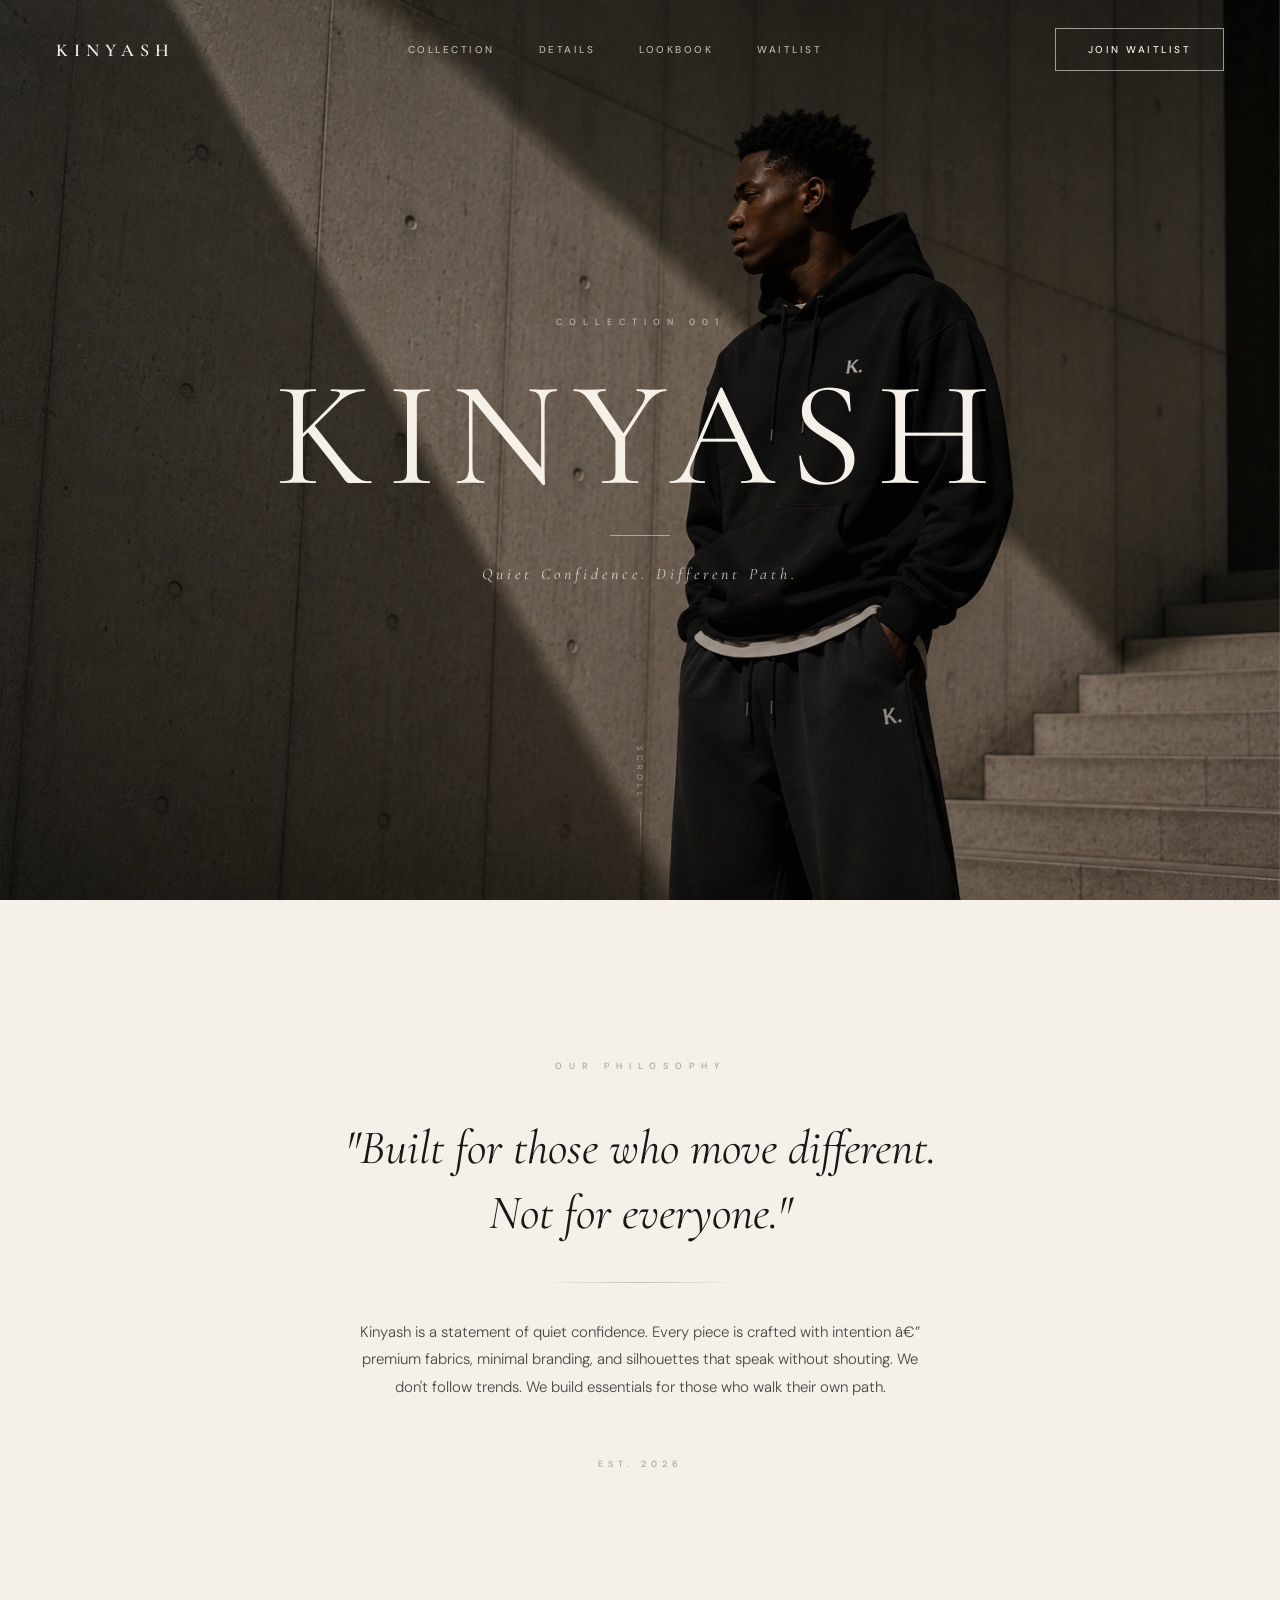
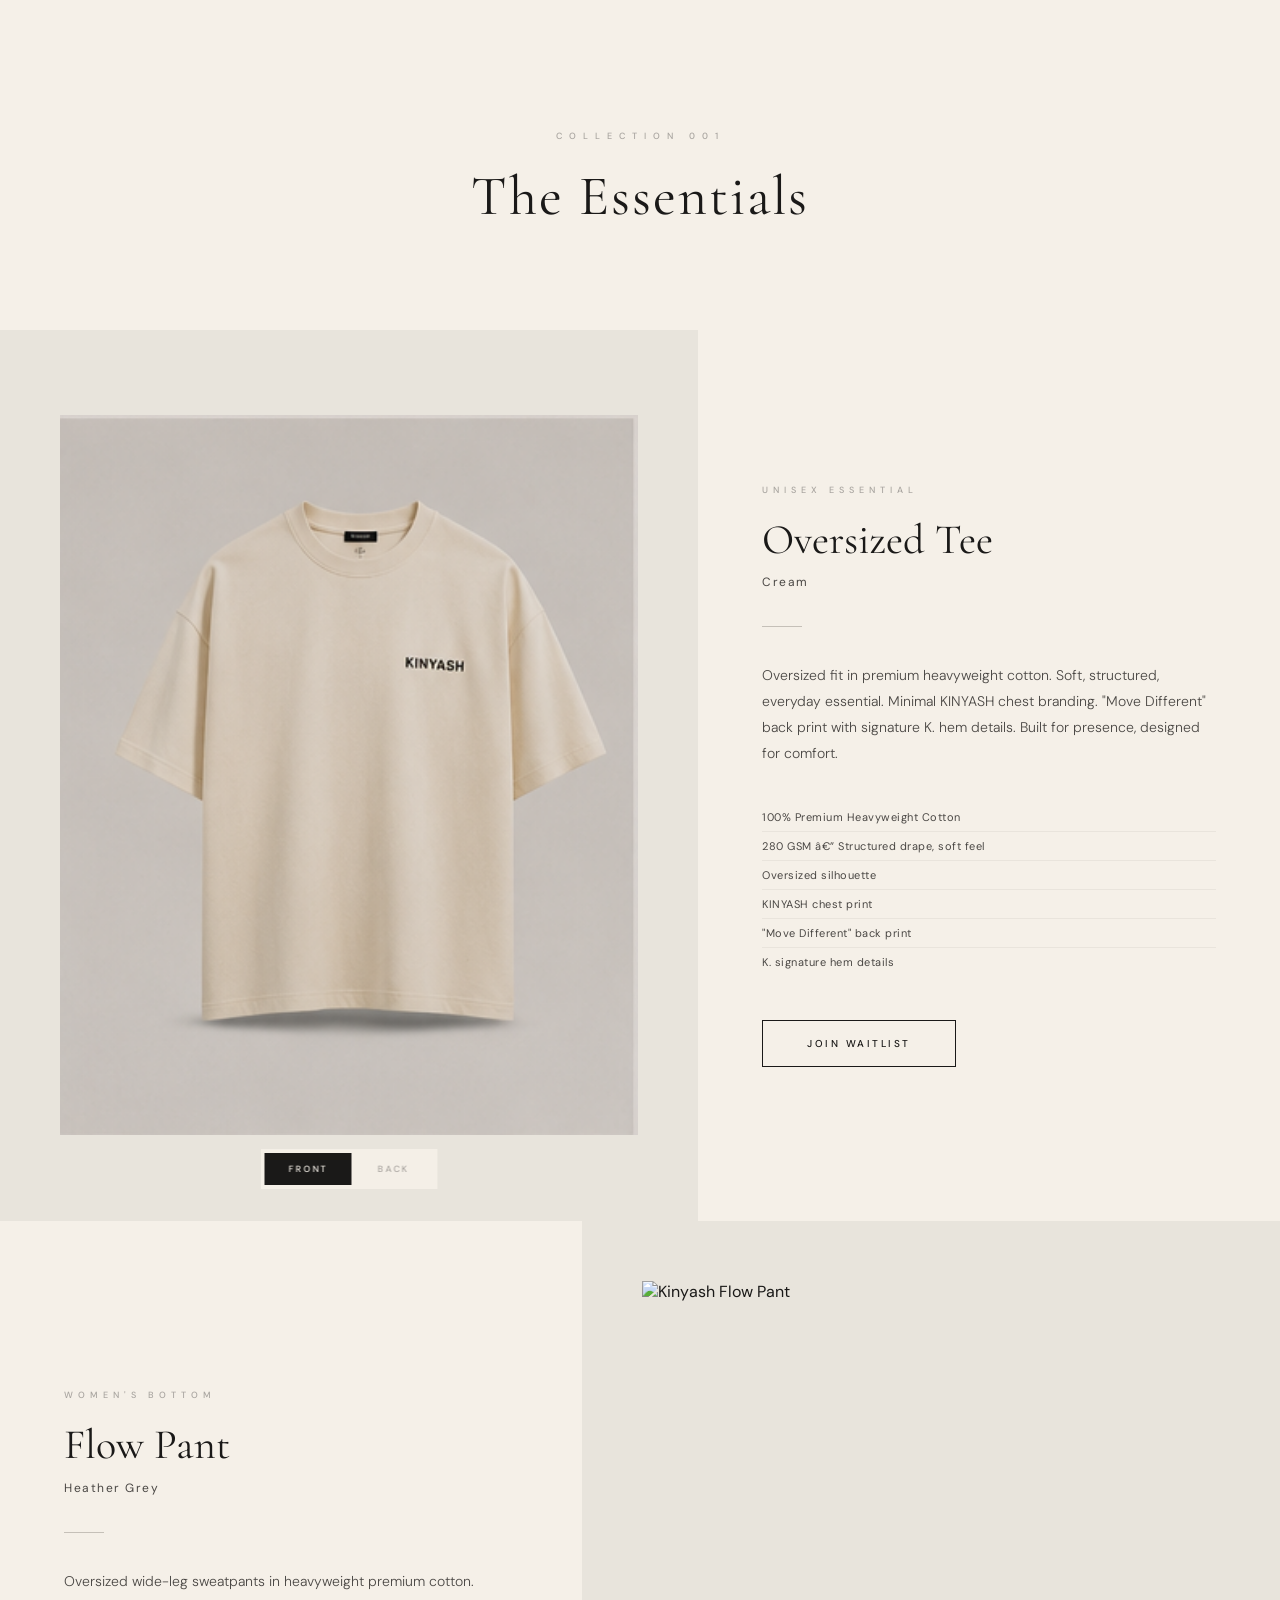
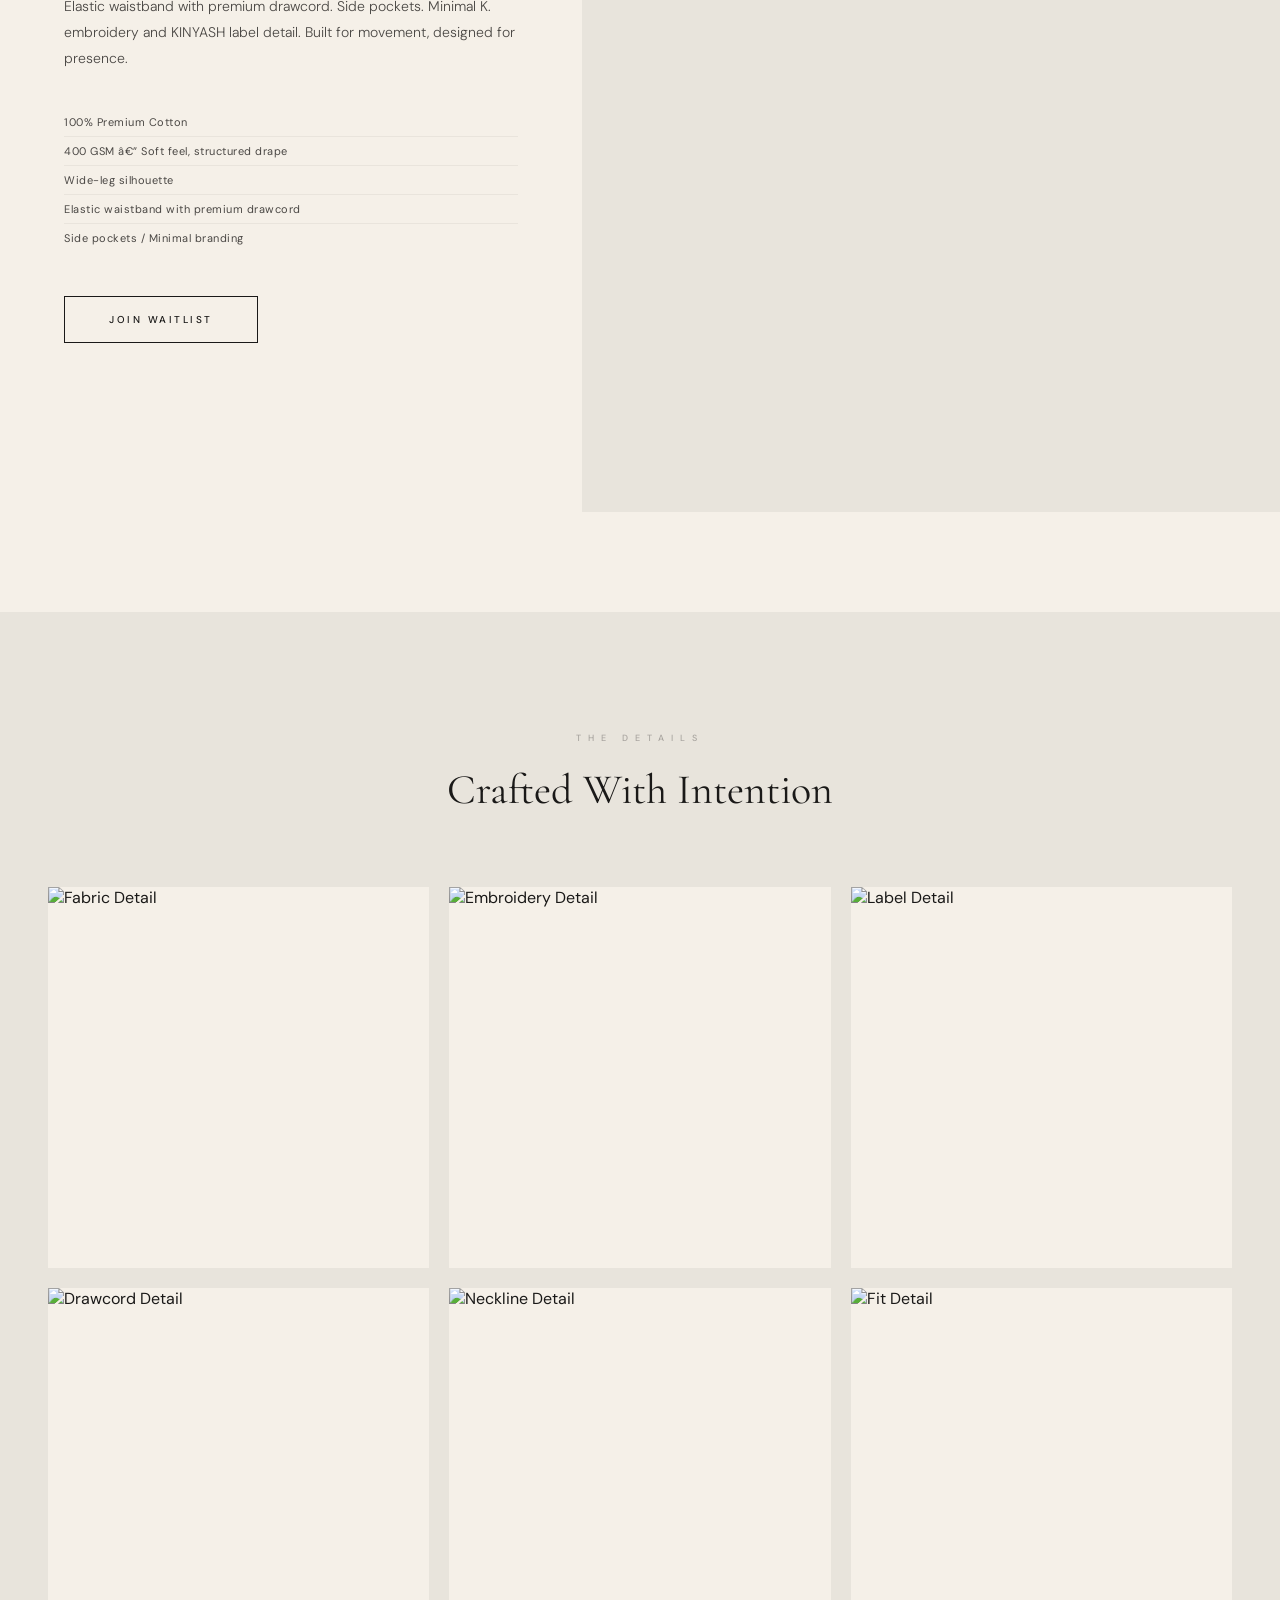
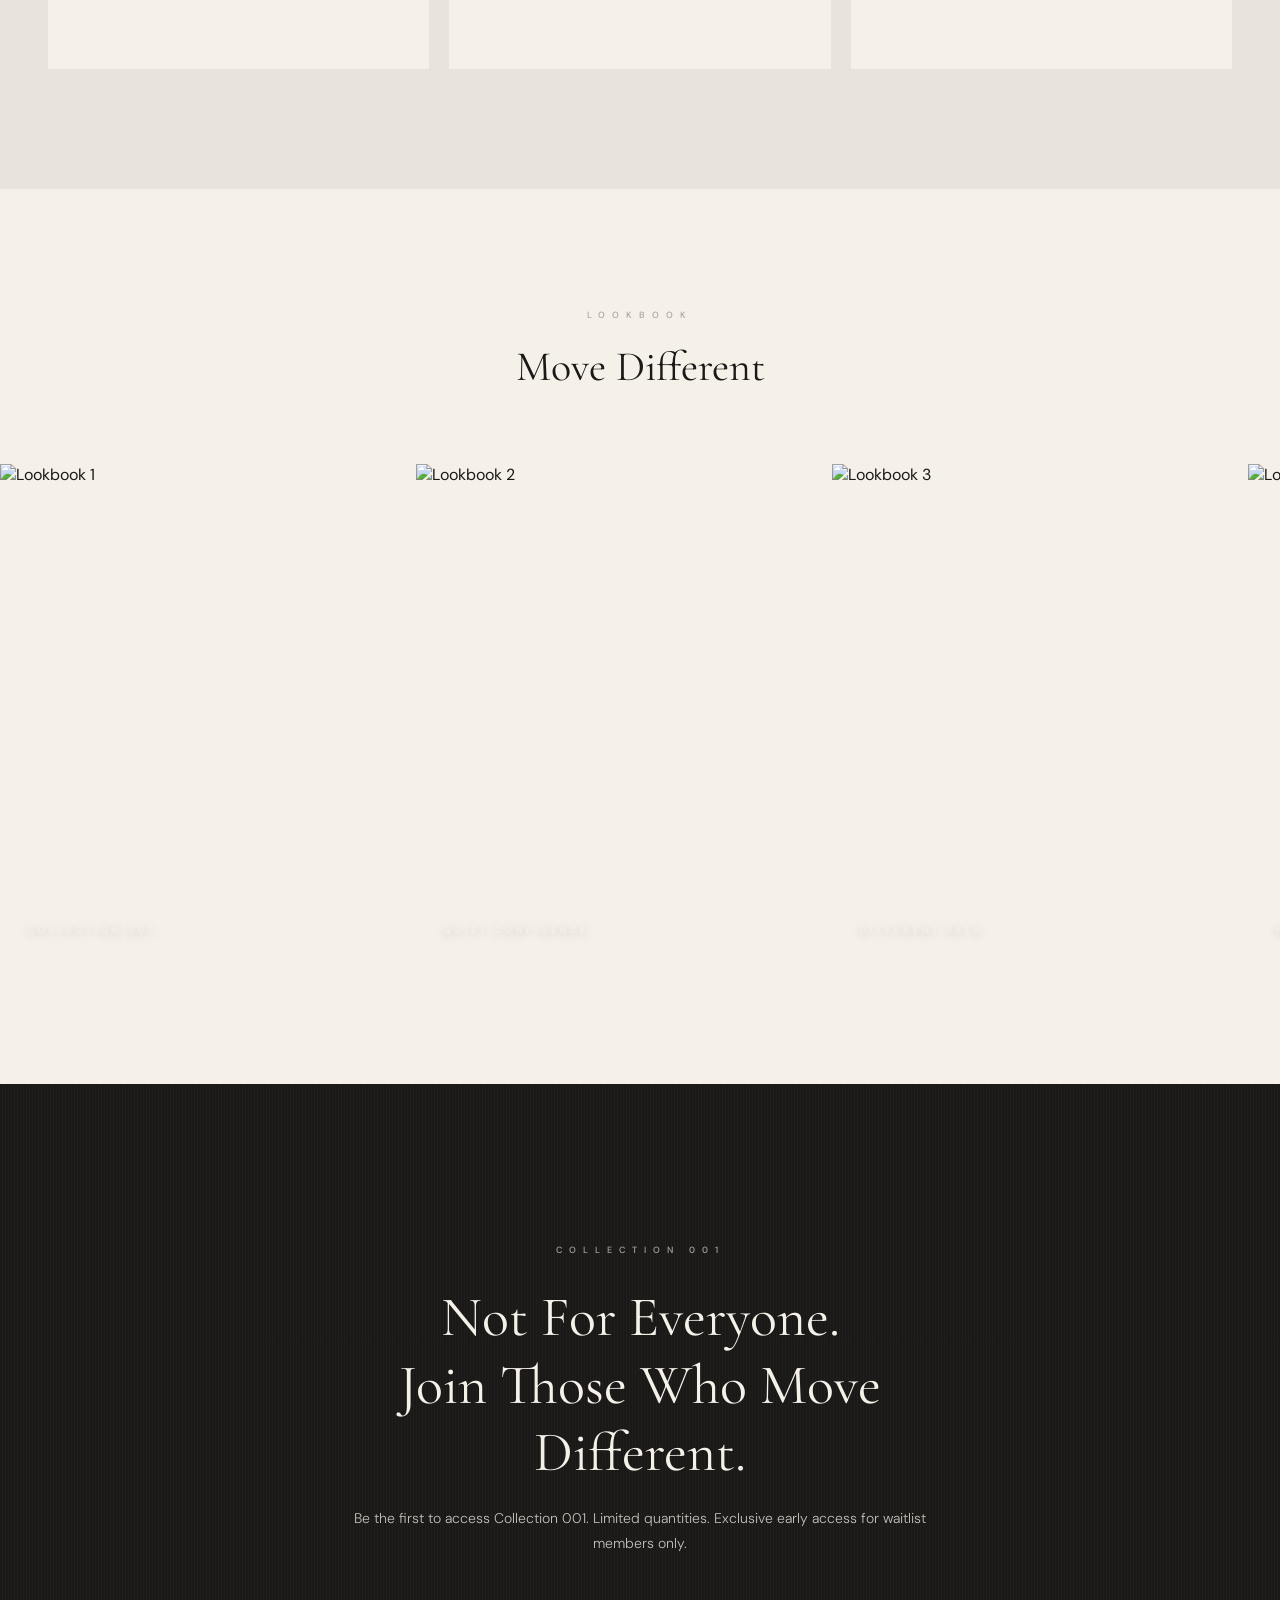
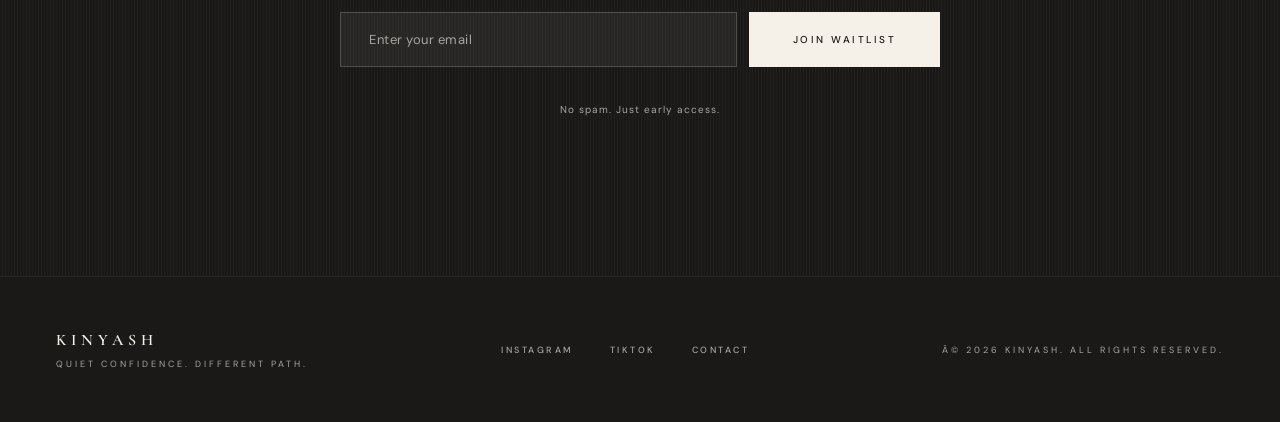
==== commit c1a9c676: "Replace old site with KINYASH launch page" ====
--- a/index.html
+++ b/index.html
@@ -1,429 +1,1284 @@
-<!DOCTYPE html>
+﻿<!DOCTYPE html>
 <html lang="en">
-  <head>
-    <meta charset="UTF-8" />
-    <meta name="viewport" content="width=device-width, initial-scale=1.0" />
-    <meta
-      name="description"
-      content="Trevor's corner of the internet: faith, creativity, music, ideas, and ways to connect."
-    />
-    <meta name="theme-color" content="#f4f6f2" />
-    <title>Trevor | Ideas, Music & Everything Between</title>
-    <link rel="preconnect" href="https://fonts.googleapis.com" />
-    <link rel="preconnect" href="https://fonts.gstatic.com" crossorigin />
-    <link rel="preconnect" href="https://cdnjs.cloudflare.com" crossorigin />
-    <link
-      href="https://fonts.googleapis.com/css2?family=DM+Sans:wght@400;500;600;700&family=Manrope:wght@500;600;700;800&display=swap"
-      rel="stylesheet"
-    />
-    <link
-      rel="stylesheet"
-      href="https://cdnjs.cloudflare.com/ajax/libs/font-awesome/6.5.2/css/all.min.css"
-    />
-    <link rel="stylesheet" href="page-transitions.css" />
-    <script src="page-transitions.js" defer></script>
-    <link rel="stylesheet" href="styles.css" />
-  </head>
-  <body>
-    <header class="site-header">
-      <a class="brand" href="#home" aria-label="Trevor home">
-        <span class="brand-mark">
-          <img src="assets/nav-sticker.jpg" alt="" aria-hidden="true" />
-        </span>
-        <span>Trevor</span>
-      </a>
-      <button class="nav-toggle" type="button" aria-label="Open menu" aria-expanded="false">
-        <i class="fa-solid fa-ellipsis" aria-hidden="true"></i>
-      </button>
-      <nav class="site-nav" aria-label="Main navigation">
-        <a href="#about">About Me</a>
-        <div class="explore-menu">
-          <button class="explore-toggle" type="button" aria-expanded="false" aria-controls="explore-panel">
-            Explore
-            <i class="fa-solid fa-chevron-down" aria-hidden="true"></i>
-          </button>
-          <div class="explore-panel" id="explore-panel">
-            <div class="explore-inner">
-              <div class="explore-heading">
-                <p>Explore</p>
-                <span>Choose where to go next.</span>
-              </div>
-              <div class="explore-list">
-                <a
-                  href="daily-verse.html"
-                  data-preview-title="Daily Verse"
-                  data-preview-copy="Read, listen, then test what stayed with you."
-                  data-preview-meta="Scripture · Audio · Games"
-                  data-preview-icon="fa-solid fa-book-bible"
-                  data-preview-theme="verse"
-                >
-                  <span class="explore-icon"><i class="fa-solid fa-book-open" aria-hidden="true"></i></span>
-                  <span class="explore-copy">
-                    <strong>Daily Verse</strong>
-                    <small>Scripture, audio, and Bible games</small>
-                  </span>
-                  <i class="explore-arrow fa-solid fa-arrow-right" aria-hidden="true"></i>
-                </a>
-                <a
-                  href="spotify.html"
-                  data-preview-title="Spotify"
-                  data-preview-copy="A live window into Trevor's current music rotation."
-                  data-preview-meta="Now playing · Recent · Top tracks"
-                  data-preview-icon="fa-brands fa-spotify"
-                  data-preview-theme="spotify"
-                >
-                  <span class="explore-icon"><i class="fa-brands fa-spotify" aria-hidden="true"></i></span>
-                  <span class="explore-copy">
-                    <strong>Spotify</strong>
-                    <small>What Trevor is listening to</small>
-                  </span>
-                  <i class="explore-arrow fa-solid fa-arrow-right" aria-hidden="true"></i>
-                </a>
-                <a
-                  href="work-with-me.html"
-                  data-preview-title="Work With Me"
-                  data-preview-copy="Bring a useful idea, project, or collaboration."
-                  data-preview-meta="Creative · Web · Partnerships"
-                  data-preview-icon="fa-solid fa-handshake"
-                  data-preview-theme="work"
-                >
-                  <span class="explore-icon"><i class="fa-solid fa-handshake" aria-hidden="true"></i></span>
-                  <span class="explore-copy">
-                    <strong>Work With Me</strong>
-                    <small>Ideas, projects, and opportunities</small>
-                  </span>
-                  <i class="explore-arrow fa-solid fa-arrow-right" aria-hidden="true"></i>
-                </a>
-                <a
-                  href="shop.html"
-                  data-preview-title="Shop"
-                  data-preview-copy="A small shelf for things worth making and keeping."
-                  data-preview-meta="First drop in progress"
-                  data-preview-icon="fa-solid fa-store"
-                  data-preview-theme="shop"
-                >
-                  <span class="explore-icon"><i class="fa-solid fa-store" aria-hidden="true"></i></span>
-                  <span class="explore-copy">
-                    <strong>Shop</strong>
-                    <small>A future personal shelf</small>
-                  </span>
-                  <i class="explore-arrow fa-solid fa-arrow-right" aria-hidden="true"></i>
-                </a>
-              </div>
-              <aside class="explore-preview theme-verse" id="explore-preview" aria-hidden="true">
-                <div class="explore-preview-art" aria-hidden="true">
-                  <span class="explore-preview-orbit"></span>
-                  <i class="fa-solid fa-book-bible" id="explore-preview-icon"></i>
+<head>
+    <meta charset="UTF-8">
+    <meta name="viewport" content="width=device-width, initial-scale=1.0">
+    <title>KINYASH â€” Quiet Confidence. Different Path.</title>
+    <link rel="preconnect" href="https://fonts.googleapis.com">
+    <link rel="preconnect" href="https://fonts.gstatic.com" crossorigin>
+    <link href="https://fonts.googleapis.com/css2?family=Cormorant+Garamond:ital,wght@0,300;0,400;0,500;0,600;0,700;1,300;1,400&family=DM+Sans:wght@300;400;500;600&display=swap" rel="stylesheet">
+    <style>
+        :root {
+            --cream: #F5F0E8;
+            --warm-grey: #E8E4DC;
+            --concrete: #C5C0B8;
+            --heather: #A9A5A0;
+            --charcoal: #4A4744;
+            --black: #1A1918;
+            --accent: #D4CFC7;
+        }
+
+        * {
+            margin: 0;
+            padding: 0;
+            box-sizing: border-box;
+        }
+
+        html {
+            scroll-behavior: smooth;
+        }
+
+        body {
+            font-family: 'DM Sans', sans-serif;
+            background-color: var(--cream);
+            color: var(--black);
+            overflow-x: hidden;
+            -webkit-font-smoothing: antialiased;
+        }
+
+        ::-webkit-scrollbar {
+            width: 6px;
+        }
+        ::-webkit-scrollbar-track {
+            background: var(--cream);
+        }
+        ::-webkit-scrollbar-thumb {
+            background: var(--concrete);
+            border-radius: 3px;
+        }
+
+        @keyframes fadeInUp {
+            from { opacity: 0; transform: translateY(40px); }
+            to { opacity: 1; transform: translateY(0); }
+        }
+        @keyframes fadeIn {
+            from { opacity: 0; }
+            to { opacity: 1; }
+        }
+        @keyframes lineExpand {
+            from { width: 0; }
+            to { width: 60px; }
+        }
+        @keyframes float {
+            0%, 100% { transform: translateY(0); }
+            50% { transform: translateY(-10px); }
+        }
+        @keyframes letterSpacing {
+            from { letter-spacing: 20px; opacity: 0; }
+            to { letter-spacing: 14px; opacity: 1; }
+        }
+        @keyframes heroImageZoom {
+            from { transform: scale(1.08); }
+            to { transform: scale(1); }
+        }
+        @keyframes heroOverlayFade {
+            from { opacity: 0.6; }
+            to { opacity: 0.45; }
+        }
+
+        .animate-on-scroll {
+            opacity: 0;
+        }
+        .animate-on-scroll.visible {
+            animation: fadeInUp 0.9s cubic-bezier(0.16, 1, 0.3, 1) forwards;
+        }
+        .animate-delay-1 { animation-delay: 0.1s; }
+        .animate-delay-2 { animation-delay: 0.2s; }
+        .animate-delay-3 { animation-delay: 0.3s; }
+        .animate-delay-4 { animation-delay: 0.4s; }
+        .animate-delay-5 { animation-delay: 0.5s; }
+        .animate-delay-6 { animation-delay: 0.6s; }
+
+        /* Navigation */
+        .nav {
+            position: fixed;
+            top: 0;
+            left: 0;
+            right: 0;
+            z-index: 1000;
+            padding: 28px 56px;
+            display: flex;
+            justify-content: space-between;
+            align-items: center;
+            transition: all 0.5s cubic-bezier(0.16, 1, 0.3, 1);
+        }
+        .nav.scrolled {
+            background: rgba(245, 240, 232, 0.94);
+            backdrop-filter: blur(24px);
+            -webkit-backdrop-filter: blur(24px);
+            padding: 18px 56px;
+            border-bottom: 1px solid rgba(197, 192, 184, 0.25);
+        }
+        .nav-logo {
+            font-family: 'Cormorant Garamond', serif;
+            font-size: 18px;
+            font-weight: 600;
+            letter-spacing: 6px;
+            color: var(--cream);
+            text-decoration: none;
+            transition: color 0.5s ease;
+        }
+        .nav.scrolled .nav-logo {
+            color: var(--black);
+        }
+        .nav-links {
+            display: flex;
+            gap: 44px;
+            align-items: center;
+        }
+        .nav-link {
+            font-family: 'DM Sans', sans-serif;
+            font-size: 10px;
+            font-weight: 500;
+            letter-spacing: 2.5px;
+            text-transform: uppercase;
+            color: rgba(245, 240, 232, 0.7);
+            text-decoration: none;
+            position: relative;
+            transition: color 0.3s ease;
+        }
+        .nav.scrolled .nav-link {
+            color: var(--charcoal);
+        }
+        .nav-link::after {
+            content: '';
+            position: absolute;
+            bottom: -5px;
+            left: 0;
+            width: 0;
+            height: 1px;
+            background: var(--cream);
+            transition: width 0.4s cubic-bezier(0.16, 1, 0.3, 1);
+        }
+        .nav.scrolled .nav-link::after {
+            background: var(--black);
+        }
+        .nav-link:hover {
+            color: var(--cream);
+        }
+        .nav.scrolled .nav-link:hover {
+            color: var(--black);
+        }
+        .nav-link:hover::after {
+            width: 100%;
+        }
+        .nav-cta {
+            font-family: 'DM Sans', sans-serif;
+            font-size: 10px;
+            font-weight: 500;
+            letter-spacing: 2.5px;
+            text-transform: uppercase;
+            padding: 14px 32px;
+            border: 1px solid rgba(245, 240, 232, 0.6);
+            background: transparent;
+            color: var(--cream);
+            cursor: pointer;
+            transition: all 0.4s cubic-bezier(0.16, 1, 0.3, 1);
+        }
+        .nav.scrolled .nav-cta {
+            border-color: var(--black);
+            color: var(--black);
+        }
+        .nav-cta:hover {
+            background: var(--cream);
+            color: var(--black);
+            border-color: var(--cream);
+        }
+        .nav.scrolled .nav-cta:hover {
+            background: var(--black);
+            color: var(--cream);
+        }
+
+        /* Hero with Image */
+        .hero {
+            min-height: 100vh;
+            display: flex;
+            flex-direction: column;
+            justify-content: center;
+            align-items: center;
+            position: relative;
+            overflow: hidden;
+        }
+        .hero-bg-image {
+            position: absolute;
+            top: 0;
+            left: 0;
+            right: 0;
+            bottom: 0;
+            background-image: url('assets/kinyash-hero.png');
+            background-size: cover;
+            background-position: center 30%;
+            transform-origin: center;
+            animation: heroImageZoom 2.5s cubic-bezier(0.16, 1, 0.3, 1) forwards;
+        }
+        .hero-overlay {
+            position: absolute;
+            top: 0;
+            left: 0;
+            right: 0;
+            bottom: 0;
+            background: linear-gradient(
+                to bottom,
+                rgba(10, 10, 9, 0.58) 0%,
+                rgba(10, 10, 9, 0.42) 42%,
+                rgba(10, 10, 9, 0.68) 100%
+            );
+            animation: heroOverlayFade 2s ease-out forwards;
+        }
+        .hero-content {
+            text-align: center;
+            z-index: 2;
+            padding: 0 24px;
+        }
+        .hero-collection {
+            font-family: 'DM Sans', sans-serif;
+            font-size: 9px;
+            font-weight: 500;
+            letter-spacing: 7px;
+            text-transform: uppercase;
+            color: rgba(245, 240, 232, 0.6);
+            margin-bottom: 36px;
+            animation: fadeInUp 1s ease-out 0.3s both;
+        }
+        .hero-title {
+            font-family: 'Cormorant Garamond', serif;
+            font-size: clamp(56px, 12vw, 150px);
+            font-weight: 400;
+            letter-spacing: 16px;
+            line-height: 0.95;
+            color: var(--cream);
+            margin-bottom: 28px;
+            animation: letterSpacing 1.6s cubic-bezier(0.16, 1, 0.3, 1) 0.5s both;
+        }
+        .hero-line {
+            width: 60px;
+            height: 1px;
+            background: rgba(245, 240, 232, 0.5);
+            margin: 0 auto 28px;
+            animation: lineExpand 1s ease-out 1s both;
+        }
+        .hero-tagline {
+            font-family: 'Cormorant Garamond', serif;
+            font-size: 16px;
+            font-weight: 400;
+            font-style: italic;
+            letter-spacing: 4px;
+            color: rgba(245, 240, 232, 0.8);
+            animation: fadeInUp 1s ease-out 1.2s both;
+        }
+        .hero-scroll {
+            position: absolute;
+            bottom: 48px;
+            left: 50%;
+            transform: translateX(-50%);
+            display: flex;
+            flex-direction: column;
+            align-items: center;
+            gap: 12px;
+            animation: fadeIn 1s ease-out 1.6s both;
+        }
+        .hero-scroll-text {
+            font-size: 8px;
+            letter-spacing: 4px;
+            text-transform: uppercase;
+            color: rgba(245, 240, 232, 0.5);
+            writing-mode: vertical-rl;
+        }
+        .hero-scroll-line {
+            width: 1px;
+            height: 40px;
+            background: linear-gradient(to bottom, rgba(245, 240, 232, 0.3), transparent);
+            animation: float 2s ease-in-out infinite;
+        }
+
+        /* Section Divider */
+        .section-divider {
+            height: 1px;
+            background: linear-gradient(to right, transparent, var(--concrete), transparent);
+            margin: 0 auto;
+            max-width: 200px;
+        }
+
+        /* Brand Statement */
+        .brand-statement {
+            padding: 160px 48px;
+            background: var(--cream);
+            position: relative;
+        }
+        .brand-statement-inner {
+            max-width: 800px;
+            margin: 0 auto;
+            text-align: center;
+        }
+        .brand-label {
+            font-family: 'DM Sans', sans-serif;
+            font-size: 9px;
+            font-weight: 500;
+            letter-spacing: 7px;
+            text-transform: uppercase;
+            color: var(--heather);
+            margin-bottom: 44px;
+        }
+        .brand-quote {
+            font-family: 'Cormorant Garamond', serif;
+            font-size: clamp(28px, 4.5vw, 48px);
+            font-weight: 400;
+            font-style: italic;
+            line-height: 1.35;
+            color: var(--black);
+            margin-bottom: 36px;
+        }
+        .brand-desc {
+            font-family: 'DM Sans', sans-serif;
+            font-size: 15px;
+            font-weight: 300;
+            line-height: 1.85;
+            color: var(--charcoal);
+            max-width: 580px;
+            margin: 0 auto;
+        }
+        .brand-est {
+            font-family: 'DM Sans', sans-serif;
+            font-size: 9px;
+            font-weight: 500;
+            letter-spacing: 5px;
+            text-transform: uppercase;
+            color: var(--heather);
+            margin-top: 56px;
+        }
+
+        /* Collection Section */
+        .collection {
+            padding: 100px 0;
+            background: var(--cream);
+        }
+        .collection-header {
+            text-align: center;
+            padding: 0 48px;
+            margin-bottom: 100px;
+        }
+        .collection-label {
+            font-family: 'DM Sans', sans-serif;
+            font-size: 9px;
+            font-weight: 500;
+            letter-spacing: 7px;
+            text-transform: uppercase;
+            color: var(--heather);
+            margin-bottom: 20px;
+        }
+        .collection-title {
+            font-family: 'Cormorant Garamond', serif;
+            font-size: clamp(32px, 5.5vw, 56px);
+            font-weight: 400;
+            letter-spacing: 2px;
+            color: var(--black);
+        }
+
+        /* Product Editorial Showcase */
+        .product-showcase {
+            display: flex;
+            flex-direction: column;
+            gap: 0;
+        }
+        .product-editorial {
+            display: grid;
+            grid-template-columns: 1.2fr 1fr;
+            min-height: 90vh;
+            align-items: stretch;
+        }
+        .product-visual-area {
+            position: relative;
+            display: flex;
+            align-items: center;
+            justify-content: center;
+            overflow: hidden;
+            padding: 60px;
+            background: var(--warm-grey);
+        }
+        .product-image-wrapper {
+            position: relative;
+            width: 100%;
+            max-width: 600px;
+            aspect-ratio: 3 / 4;
+            overflow: hidden;
+        }
+        .product-image-wrapper img {
+            position: absolute;
+            inset: 0;
+            width: 100%;
+            height: 100%;
+            object-fit: contain;
+            transition: opacity 0.6s ease, transform 0.8s cubic-bezier(0.16, 1, 0.3, 1);
+        }
+        .product-image-wrapper img.hidden {
+            opacity: 0;
+            pointer-events: none;
+        }
+        .product-image-wrapper img.active {
+            opacity: 1;
+        }
+        .product-image-wrapper:hover img.active {
+            transform: scale(1.02);
+        }
+        .product-view-toggle {
+            position: absolute;
+            bottom: 32px;
+            left: 50%;
+            display: flex;
+            gap: 2px;
+            padding: 4px;
+            background: rgba(245, 240, 232, 0.9);
+            backdrop-filter: blur(10px);
+            transform: translateX(-50%);
+        }
+        .view-btn {
+            padding: 10px 24px;
+            border: 0;
+            background: transparent;
+            color: var(--heather);
+            cursor: pointer;
+            font-family: 'DM Sans', sans-serif;
+            font-size: 9px;
+            font-weight: 500;
+            letter-spacing: 2px;
+            text-transform: uppercase;
+            transition: color 0.3s ease, background 0.3s ease;
+        }
+        .view-btn.active {
+            background: var(--black);
+            color: var(--cream);
+        }
+        .view-btn:hover:not(.active) {
+            color: var(--black);
+        }
+        .product-info-area {
+            display: flex;
+            flex-direction: column;
+            justify-content: center;
+            padding: 80px 64px;
+            background: var(--cream);
+        }
+        .product-category {
+            font-family: 'DM Sans', sans-serif;
+            font-size: 9px;
+            font-weight: 500;
+            letter-spacing: 5px;
+            text-transform: uppercase;
+            color: var(--heather);
+            margin-bottom: 20px;
+        }
+        .product-name {
+            font-family: 'Cormorant Garamond', serif;
+            font-size: clamp(28px, 3.5vw, 42px);
+            font-weight: 400;
+            line-height: 1.15;
+            color: var(--black);
+            margin-bottom: 10px;
+        }
+        .product-variant {
+            font-family: 'DM Sans', sans-serif;
+            font-size: 12px;
+            font-weight: 400;
+            letter-spacing: 1.5px;
+            color: var(--charcoal);
+            margin-bottom: 36px;
+        }
+        .product-line {
+            width: 40px;
+            height: 1px;
+            background: var(--concrete);
+            margin-bottom: 36px;
+        }
+        .product-desc {
+            font-family: 'DM Sans', sans-serif;
+            font-size: 14px;
+            font-weight: 300;
+            line-height: 1.85;
+            color: var(--charcoal);
+            margin-bottom: 36px;
+        }
+        .product-details {
+            list-style: none;
+            margin-bottom: 44px;
+        }
+        .product-details li {
+            font-family: 'DM Sans', sans-serif;
+            font-size: 11px;
+            font-weight: 400;
+            letter-spacing: 0.5px;
+            color: var(--charcoal);
+            padding: 7px 0;
+            border-bottom: 1px solid rgba(197, 192, 184, 0.25);
+        }
+        .product-details li:last-child {
+            border-bottom: none;
+        }
+        .product-cta {
+            font-family: 'DM Sans', sans-serif;
+            font-size: 10px;
+            font-weight: 500;
+            letter-spacing: 2.5px;
+            text-transform: uppercase;
+            padding: 16px 44px;
+            border: 1px solid var(--black);
+            background: transparent;
+            color: var(--black);
+            cursor: pointer;
+            transition: all 0.4s cubic-bezier(0.16, 1, 0.3, 1);
+            align-self: flex-start;
+        }
+        .product-cta:hover {
+            background: var(--black);
+            color: var(--cream);
+        }
+        .product-editorial:nth-child(even) {
+            grid-template-columns: 1fr 1.2fr;
+        }
+        .product-editorial:nth-child(even) .product-visual-area {
+            order: 2;
+        }
+        .product-editorial:nth-child(even) .product-info-area {
+            order: 1;
+        }
+
+        /* Detail Gallery */
+        .detail-gallery {
+            padding: 120px 48px;
+            background: var(--warm-grey);
+        }
+        .detail-gallery-header {
+            text-align: center;
+            margin-bottom: 72px;
+        }
+        .detail-gallery-label {
+            font-family: 'DM Sans', sans-serif;
+            font-size: 9px;
+            font-weight: 500;
+            letter-spacing: 7px;
+            text-transform: uppercase;
+            color: var(--heather);
+            margin-bottom: 20px;
+        }
+        .detail-gallery-title {
+            font-family: 'Cormorant Garamond', serif;
+            font-size: clamp(28px, 4.5vw, 42px);
+            font-weight: 400;
+            color: var(--black);
+        }
+        .detail-grid {
+            display: grid;
+            grid-template-columns: repeat(3, 1fr);
+            gap: 20px;
+            max-width: 1200px;
+            margin: 0 auto;
+        }
+        .detail-card {
+            position: relative;
+            aspect-ratio: 1;
+            overflow: hidden;
+            background: var(--cream);
+            cursor: pointer;
+        }
+        .detail-card-img {
+            width: 100%;
+            height: 100%;
+            object-fit: cover;
+            transition: transform 0.8s cubic-bezier(0.16, 1, 0.3, 1);
+        }
+        .detail-card:hover .detail-card-img {
+            transform: scale(1.05);
+        }
+        .detail-card-overlay {
+            position: absolute;
+            bottom: 0;
+            left: 0;
+            right: 0;
+            padding: 28px;
+            background: linear-gradient(to top, rgba(26, 25, 24, 0.65), transparent);
+            transform: translateY(100%);
+            transition: transform 0.5s cubic-bezier(0.16, 1, 0.3, 1);
+        }
+        .detail-card:hover .detail-card-overlay {
+            transform: translateY(0);
+        }
+        .detail-card-label {
+            font-family: 'DM Sans', sans-serif;
+            font-size: 9px;
+            font-weight: 500;
+            letter-spacing: 4px;
+            text-transform: uppercase;
+            color: var(--cream);
+        }
+
+        /* Lookbook Strip */
+        .lookbook-strip {
+            padding: 120px 0;
+            background: var(--cream);
+            overflow: hidden;
+        }
+        .lookbook-header {
+            text-align: center;
+            padding: 0 48px;
+            margin-bottom: 72px;
+        }
+        .lookbook-label {
+            font-family: 'DM Sans', sans-serif;
+            font-size: 9px;
+            font-weight: 500;
+            letter-spacing: 7px;
+            text-transform: uppercase;
+            color: var(--heather);
+            margin-bottom: 20px;
+        }
+        .lookbook-title {
+            font-family: 'Cormorant Garamond', serif;
+            font-size: clamp(28px, 4.5vw, 42px);
+            font-weight: 400;
+            color: var(--black);
+        }
+        .lookbook-scroll {
+            display: flex;
+            gap: 16px;
+            padding: 0 48px;
+            overflow-x: auto;
+            scroll-snap-type: x mandatory;
+            -webkit-overflow-scrolling: touch;
+            scrollbar-width: none;
+        }
+        .lookbook-scroll::-webkit-scrollbar {
+            display: none;
+        }
+        .lookbook-item {
+            flex: 0 0 auto;
+            width: 400px;
+            height: 500px;
+            scroll-snap-align: start;
+            overflow: hidden;
+            position: relative;
+        }
+        .lookbook-item-img {
+            width: 100%;
+            height: 100%;
+            object-fit: cover;
+            transition: transform 0.8s cubic-bezier(0.16, 1, 0.3, 1);
+        }
+        .lookbook-item:hover .lookbook-item-img {
+            transform: scale(1.03);
+        }
+        .lookbook-item-caption {
+            position: absolute;
+            bottom: 28px;
+            left: 28px;
+            font-family: 'DM Sans', sans-serif;
+            font-size: 9px;
+            font-weight: 500;
+            letter-spacing: 4px;
+            text-transform: uppercase;
+            color: var(--cream);
+            text-shadow: 0 2px 10px rgba(0,0,0,0.35);
+        }
+
+        /* Waitlist Section */
+        .waitlist {
+            padding: 160px 48px;
+            background: var(--black);
+            position: relative;
+            overflow: hidden;
+        }
+        .waitlist-texture {
+            position: absolute;
+            top: 0;
+            left: 0;
+            right: 0;
+            bottom: 0;
+            opacity: 0.025;
+            background-image:
+                repeating-linear-gradient(90deg, transparent, transparent 2px, var(--cream) 2px, var(--cream) 3px);
+            pointer-events: none;
+        }
+        .waitlist-inner {
+            max-width: 600px;
+            margin: 0 auto;
+            text-align: center;
+            position: relative;
+            z-index: 2;
+        }
+        .waitlist-label {
+            font-family: 'DM Sans', sans-serif;
+            font-size: 9px;
+            font-weight: 500;
+            letter-spacing: 7px;
+            text-transform: uppercase;
+            color: var(--heather);
+            margin-bottom: 28px;
+        }
+        .waitlist-title {
+            font-family: 'Cormorant Garamond', serif;
+            font-size: clamp(32px, 5.5vw, 56px);
+            font-weight: 400;
+            line-height: 1.2;
+            color: var(--cream);
+            margin-bottom: 20px;
+        }
+        .waitlist-subtitle {
+            font-family: 'DM Sans', sans-serif;
+            font-size: 14px;
+            font-weight: 300;
+            line-height: 1.8;
+            color: var(--concrete);
+            margin-bottom: 56px;
+        }
+        .waitlist-form {
+            display: flex;
+            gap: 12px;
+            justify-content: center;
+            flex-wrap: wrap;
+        }
+        .waitlist-input {
+            flex: 1;
+            min-width: 280px;
+            max-width: 400px;
+            padding: 18px 28px;
+            background: rgba(245, 240, 232, 0.06);
+            border: 1px solid rgba(197, 192, 184, 0.25);
+            color: var(--cream);
+            font-family: 'DM Sans', sans-serif;
+            font-size: 13px;
+            letter-spacing: 0.5px;
+            outline: none;
+            transition: all 0.3s ease;
+        }
+        .waitlist-input::placeholder {
+            color: var(--heather);
+        }
+        .waitlist-input:focus {
+            border-color: var(--cream);
+            background: rgba(245, 240, 232, 0.1);
+        }
+        .waitlist-btn {
+            padding: 18px 44px;
+            background: var(--cream);
+            color: var(--black);
+            font-family: 'DM Sans', sans-serif;
+            font-size: 10px;
+            font-weight: 500;
+            letter-spacing: 2.5px;
+            text-transform: uppercase;
+            border: none;
+            cursor: pointer;
+            transition: all 0.4s cubic-bezier(0.16, 1, 0.3, 1);
+        }
+        .waitlist-btn:hover {
+            background: var(--warm-grey);
+            transform: translateY(-2px);
+        }
+        .waitlist-footer {
+            margin-top: 36px;
+            font-family: 'DM Sans', sans-serif;
+            font-size: 10px;
+            color: var(--heather);
+            letter-spacing: 1px;
+        }
+
+        /* Footer */
+        .footer {
+            padding: 52px 56px;
+            background: var(--black);
+            border-top: 1px solid rgba(197, 192, 184, 0.08);
+            display: flex;
+            justify-content: space-between;
+            align-items: center;
+            flex-wrap: wrap;
+            gap: 24px;
+        }
+        .footer-logo {
+            font-family: 'Cormorant Garamond', serif;
+            font-size: 16px;
+            font-weight: 600;
+            letter-spacing: 5px;
+            color: var(--cream);
+        }
+        .footer-tagline {
+            font-family: 'DM Sans', sans-serif;
+            font-size: 9px;
+            letter-spacing: 3px;
+            text-transform: uppercase;
+            color: var(--heather);
+        }
+        .footer-links {
+            display: flex;
+            gap: 36px;
+        }
+        .footer-link {
+            font-family: 'DM Sans', sans-serif;
+            font-size: 9px;
+            font-weight: 500;
+            letter-spacing: 2.5px;
+            text-transform: uppercase;
+            color: var(--heather);
+            text-decoration: none;
+            transition: color 0.3s ease;
+        }
+        .footer-link:hover {
+            color: var(--cream);
+        }
+
+        /* Responsive */
+        @media (max-width: 768px) {
+            .nav {
+                padding: 18px 24px;
+            }
+            .nav.scrolled {
+                padding: 14px 24px;
+            }
+            .nav-links {
+                display: none;
+            }
+            .nav-cta {
+                min-height: 44px;
+                padding: 12px 16px;
+                font-size: 9px;
+                letter-spacing: 1.5px;
+            }
+            .hero-bg-image {
+                background-position: 64% 30%;
+            }
+            .product-editorial,
+            .product-editorial:nth-child(even) {
+                grid-template-columns: 1fr;
+                min-height: auto;
+            }
+            .product-editorial:nth-child(even) .product-visual-area,
+            .product-editorial:nth-child(even) .product-info-area {
+                order: initial;
+            }
+            .product-visual-area {
+                padding: 40px 24px 76px;
+                min-height: 400px;
+            }
+            .product-image-wrapper {
+                max-width: 430px;
+            }
+            .product-info-area {
+                padding: 52px 28px;
+            }
+            .product-view-toggle {
+                bottom: 22px;
+            }
+            .detail-grid {
+                grid-template-columns: 1fr;
+            }
+            .lookbook-item {
+                width: 300px;
+                height: 380px;
+            }
+            .brand-statement,
+            .waitlist {
+                padding: 100px 24px;
+            }
+            .waitlist-form {
+                width: 100%;
+                flex-direction: column;
+                gap: 14px;
+            }
+            .waitlist-input {
+                width: 100%;
+                min-width: 0;
+                max-width: none;
+                min-height: 54px;
+                padding: 16px 18px;
+            }
+            .waitlist-btn {
+                width: 100%;
+                min-height: 54px;
+                padding: 16px 20px;
+            }
+            .footer {
+                flex-direction: column;
+                text-align: center;
+                padding: 36px 24px;
+            }
+            .hero-title {
+                letter-spacing: 8px;
+            }
+            .mobile-menu-btn {
+                display: none;
+            }
+        }
+
+        .mobile-menu-btn {
+            display: none;
+            flex-direction: column;
+            gap: 5px;
+            background: none;
+            border: none;
+            cursor: pointer;
+            padding: 8px;
+        }
+        .mobile-menu-btn span {
+            width: 20px;
+            height: 1px;
+            background: var(--cream);
+            transition: all 0.3s ease;
+        }
+        .nav.scrolled .mobile-menu-btn span {
+            background: var(--black);
+        }
+        @media (max-width: 420px) {
+            .nav {
+                padding-inline: 18px;
+            }
+            .nav.scrolled {
+                padding-inline: 18px;
+            }
+            .nav-logo {
+                font-size: 16px;
+                letter-spacing: 4px;
+            }
+            .hero-title {
+                font-size: 48px;
+                letter-spacing: 5px;
+            }
+            .hero-tagline {
+                font-size: 14px;
+                letter-spacing: 2px;
+                line-height: 1.6;
+            }
+        }
+
+        /* Toast */
+        .toast {
+            position: fixed;
+            bottom: 32px;
+            left: 50%;
+            transform: translateX(-50%) translateY(100px);
+            background: var(--black);
+            color: var(--cream);
+            padding: 18px 36px;
+            font-family: 'DM Sans', sans-serif;
+            font-size: 13px;
+            letter-spacing: 0.5px;
+            z-index: 9999;
+            opacity: 0;
+            transition: all 0.5s cubic-bezier(0.16, 1, 0.3, 1);
+            border: 1px solid rgba(197, 192, 184, 0.15);
+        }
+        .toast.show {
+            transform: translateX(-50%) translateY(0);
+            opacity: 1;
+        }
+    </style>
+<base target="_blank">
+</head>
+<body>
+    <nav class="nav" id="nav">
+        <a href="#" class="nav-logo">KINYASH</a>
+        <div class="nav-links">
+            <a href="#collection" class="nav-link">Collection</a>
+            <a href="#details" class="nav-link">Details</a>
+            <a href="#lookbook" class="nav-link">Lookbook</a>
+            <a href="#waitlist" class="nav-link">Waitlist</a>
+        </div>
+        <button class="nav-cta" onclick="document.getElementById('waitlist').scrollIntoView({behavior:'smooth'})">Join Waitlist</button>
+        <button class="mobile-menu-btn" onclick="toggleMobileMenu()">
+            <span></span>
+            <span></span>
+            <span></span>
+        </button>
+    </nav>
+
+    <section class="hero" id="hero">
+        <div class="hero-bg-image"></div>
+        <div class="hero-overlay"></div>
+        <div class="hero-content">
+            <p class="hero-collection">Collection 001</p>
+            <h1 class="hero-title">KINYASH</h1>
+            <div class="hero-line"></div>
+            <p class="hero-tagline">Quiet Confidence. Different Path.</p>
+        </div>
+        <div class="hero-scroll">
+            <span class="hero-scroll-text">Scroll</span>
+            <div class="hero-scroll-line"></div>
+        </div>
+    </section>
+
+    <section class="brand-statement">
+        <div class="brand-statement-inner">
+            <p class="brand-label animate-on-scroll">Our Philosophy</p>
+            <h2 class="brand-quote animate-on-scroll animate-delay-1">"Built for those who move different.<br>Not for everyone."</h2>
+            <div class="section-divider" style="margin: 36px auto;"></div>
+            <p class="brand-desc animate-on-scroll animate-delay-2">
+                Kinyash is a statement of quiet confidence. Every piece is crafted with intention â€”
+                premium fabrics, minimal branding, and silhouettes that speak without shouting.
+                We don't follow trends. We build essentials for those who walk their own path.
+            </p>
+            <p class="brand-est animate-on-scroll animate-delay-3">Est. 2026</p>
+        </div>
+    </section>
+
+    <section class="collection" id="collection">
+        <div class="collection-header">
+            <p class="collection-label animate-on-scroll">Collection 001</p>
+            <h2 class="collection-title animate-on-scroll animate-delay-1">The Essentials</h2>
+        </div>
+
+        <div class="product-showcase">
+            <div class="product-editorial">
+                <div class="product-visual-area">
+                    <div class="product-image-wrapper" id="teeImageWrapper">
+                        <img src="assets/products/oversized-tee-front.png"
+                             alt="Kinyash Oversized Tee Front" class="active" id="teeFront">
+                        <img src="assets/products/oversized-tee-back.png"
+                             alt="Kinyash Oversized Tee Back" class="hidden" id="teeBack">
+                    </div>
+                    <div class="product-view-toggle" aria-label="Oversized Tee image view">
+                        <button class="view-btn active" type="button" onclick="switchView('tee', 'front', this)">Front</button>
+                        <button class="view-btn" type="button" onclick="switchView('tee', 'back', this)">Back</button>
+                    </div>
                 </div>
-                <div class="explore-preview-copy">
-                  <span>Preview</span>
-                  <strong id="explore-preview-title">Daily Verse</strong>
-                  <p id="explore-preview-description">Read, listen, then test what stayed with you.</p>
-                  <small id="explore-preview-meta">Scripture · Audio · Games</small>
+                <div class="product-info-area">
+                    <p class="product-category animate-on-scroll">Unisex Essential</p>
+                    <h3 class="product-name animate-on-scroll animate-delay-1">Oversized Tee</h3>
+                    <p class="product-variant animate-on-scroll animate-delay-2">Cream</p>
+                    <div class="product-line animate-on-scroll animate-delay-2"></div>
+                    <p class="product-desc animate-on-scroll animate-delay-3">
+                        Oversized fit in premium heavyweight cotton. Soft, structured, everyday essential.
+                        Minimal KINYASH chest branding. "Move Different" back print with signature K.
+                        hem details. Built for presence, designed for comfort.
+                    </p>
+                    <ul class="product-details animate-on-scroll animate-delay-4">
+                        <li>100% Premium Heavyweight Cotton</li>
+                        <li>280 GSM â€” Structured drape, soft feel</li>
+                        <li>Oversized silhouette</li>
+                        <li>KINYASH chest print</li>
+                        <li>"Move Different" back print</li>
+                        <li>K. signature hem details</li>
+                    </ul>
+                    <button class="product-cta animate-on-scroll animate-delay-5" onclick="document.getElementById('waitlist').scrollIntoView({behavior:'smooth'})">
+                        Join Waitlist
+                    </button>
                 </div>
-              </aside>
             </div>
-          </div>
+
+            <div class="product-editorial">
+                <div class="product-info-area">
+                    <p class="product-category animate-on-scroll">Women's Bottom</p>
+                    <h3 class="product-name animate-on-scroll animate-delay-1">Flow Pant</h3>
+                    <p class="product-variant animate-on-scroll animate-delay-2">Heather Grey</p>
+                    <div class="product-line animate-on-scroll animate-delay-2"></div>
+                    <p class="product-desc animate-on-scroll animate-delay-3">
+                        Oversized wide-leg sweatpants in heavyweight premium cotton.
+                        Elastic waistband with premium drawcord. Side pockets.
+                        Minimal K. embroidery and KINYASH label detail. Built for movement,
+                        designed for presence.
+                    </p>
+                    <ul class="product-details animate-on-scroll animate-delay-4">
+                        <li>100% Premium Cotton</li>
+                        <li>400 GSM â€” Soft feel, structured drape</li>
+                        <li>Wide-leg silhouette</li>
+                        <li>Elastic waistband with premium drawcord</li>
+                        <li>Side pockets / Minimal branding</li>
+                    </ul>
+                    <button class="product-cta animate-on-scroll animate-delay-5" onclick="document.getElementById('waitlist').scrollIntoView({behavior:'smooth'})">
+                        Join Waitlist
+                    </button>
+                </div>
+                <div class="product-visual-area">
+                    <div class="product-image-wrapper">
+                        <img src="https://images.unsplash.com/photo-1552902865-b72c031ac5ea?w=800&q=80"
+                             alt="Kinyash Flow Pant">
+                    </div>
+                </div>
+            </div>
         </div>
-        <a href="#links">Connect</a>
-        <a class="nav-contact" href="#contact">Let's Talk</a>
-      </nav>
-    </header>
-
-    <main>
-      <section class="hero section reveal" id="home">
-        <div class="section-inner hero-grid">
-          <div class="hero-copy reveal-item">
-            <p class="hero-kicker">
-              <span class="status-dot" aria-hidden="true"></span>
-              Based in Kenya · Open to good ideas
+    </section>
+
+    <section class="detail-gallery" id="details">
+        <div class="detail-gallery-header">
+            <p class="detail-gallery-label animate-on-scroll">The Details</p>
+            <h2 class="detail-gallery-title animate-on-scroll animate-delay-1">Crafted With Intention</h2>
+        </div>
+        <div class="detail-grid">
+            <div class="detail-card animate-on-scroll">
+                <img src="https://images.unsplash.com/photo-1620799140408-edc6dcb6d633?w=600&q=80"
+                     alt="Fabric Detail" class="detail-card-img">
+                <div class="detail-card-overlay">
+                    <span class="detail-card-label">Premium Fabric</span>
+                </div>
+            </div>
+            <div class="detail-card animate-on-scroll animate-delay-1">
+                <img src="https://images.unsplash.com/photo-1618354691373-d851c5c3a990?w=600&q=80"
+                     alt="Embroidery Detail" class="detail-card-img">
+                <div class="detail-card-overlay">
+                    <span class="detail-card-label">K. Embroidery</span>
+                </div>
+            </div>
+            <div class="detail-card animate-on-scroll animate-delay-2">
+                <img src="https://images.unsplash.com/photo-1556905055-8f358a7a47b2?w=600&q=80"
+                     alt="Label Detail" class="detail-card-img">
+                <div class="detail-card-overlay">
+                    <span class="detail-card-label">Woven Label</span>
+                </div>
+            </div>
+            <div class="detail-card animate-on-scroll">
+                <img src="https://images.unsplash.com/photo-1434389677669-e08b4b3b2c6a?w=600&q=80"
+                     alt="Drawcord Detail" class="detail-card-img">
+                <div class="detail-card-overlay">
+                    <span class="detail-card-label">Premium Drawcord</span>
+                </div>
+            </div>
+            <div class="detail-card animate-on-scroll animate-delay-1">
+                <img src="https://images.unsplash.com/photo-1576566588028-4147f3842f27?w=600&q=80"
+                     alt="Neckline Detail" class="detail-card-img">
+                <div class="detail-card-overlay">
+                    <span class="detail-card-label">Contrast Ribbing</span>
+                </div>
+            </div>
+            <div class="detail-card animate-on-scroll animate-delay-2">
+                <img src="https://images.unsplash.com/photo-1503341504253-dff4815485f1?w=600&q=80"
+                     alt="Fit Detail" class="detail-card-img">
+                <div class="detail-card-overlay">
+                    <span class="detail-card-label">Structured Fit</span>
+                </div>
+            </div>
+        </div>
+    </section>
+
+    <section class="lookbook-strip" id="lookbook">
+        <div class="lookbook-header">
+            <p class="lookbook-label animate-on-scroll">Lookbook</p>
+            <h2 class="lookbook-title animate-on-scroll animate-delay-1">Move Different</h2>
+        </div>
+        <div class="lookbook-scroll">
+            <div class="lookbook-item">
+                <img src="https://images.unsplash.com/photo-1515886657613-9f3515b0c78f?w=600&q=80"
+                     alt="Lookbook 1" class="lookbook-item-img">
+                <span class="lookbook-item-caption">Collection 001</span>
+            </div>
+            <div class="lookbook-item">
+                <img src="https://images.unsplash.com/photo-1509631179647-0177331693ae?w=600&q=80"
+                     alt="Lookbook 2" class="lookbook-item-img">
+                <span class="lookbook-item-caption">Quiet Confidence</span>
+            </div>
+            <div class="lookbook-item">
+                <img src="https://images.unsplash.com/photo-1469334031218-e382a71b716b?w=600&q=80"
+                     alt="Lookbook 3" class="lookbook-item-img">
+                <span class="lookbook-item-caption">Different Path</span>
+            </div>
+            <div class="lookbook-item">
+                <img src="https://images.unsplash.com/photo-1483985988355-763728e1935b?w=600&q=80"
+                     alt="Lookbook 4" class="lookbook-item-img">
+                <span class="lookbook-item-caption">Not For Everyone</span>
+            </div>
+            <div class="lookbook-item">
+                <img src="https://images.unsplash.com/photo-1496747611176-843222e1e57c?w=600&q=80"
+                     alt="Lookbook 5" class="lookbook-item-img">
+                <span class="lookbook-item-caption">Built Different</span>
+            </div>
+        </div>
+    </section>
+
+    <section class="waitlist" id="waitlist">
+        <div class="waitlist-texture"></div>
+        <div class="waitlist-inner">
+            <p class="waitlist-label animate-on-scroll">Collection 001</p>
+            <h2 class="waitlist-title animate-on-scroll animate-delay-1">Not For Everyone.<br>Join Those Who Move Different.</h2>
+            <p class="waitlist-subtitle animate-on-scroll animate-delay-2">
+                Be the first to access Collection 001. Limited quantities.
+                Exclusive early access for waitlist members only.
             </p>
-            <h1 class="hero-title">Hey, I'm Trevor.</h1>
-            <p class="hero-text">
-              Kenyan creative, curious builder, and professional overthinker.
-            </p>
-            <a class="pinned-update" href="daily-verse.html" aria-label="Recently updated: Daily Verse audio player">
-              <span class="pin-icon" aria-hidden="true"><i class="fa-solid fa-clock-rotate-left"></i></span>
-              <div>
-                <p class="pin-label">Recently updated</p>
-                <p>Daily Verse has a cleaner audio player.</p>
-              </div>
-              <time class="update-date" datetime="2026-06-12">Jun 12</time>
-              <i class="fa-solid fa-chevron-right pin-arrow" aria-hidden="true"></i>
-            </a>
-            <div class="hero-actions">
-              <a class="button primary" href="#about">
-                Get to know me
-                <i class="fa-solid fa-arrow-down" aria-hidden="true"></i>
-              </a>
-              <a
-                class="button secondary"
-                href="https://wa.me/254748524534?text=Hi%20Trevor%2C%20I%20found%20your%20website."
-                target="_blank"
-                rel="noopener noreferrer"
-              >
-                <i class="fa-brands fa-whatsapp" aria-hidden="true"></i>
-                Say hello
-              </a>
-            </div>
-            <div class="hero-meta" aria-label="Website highlights">
-              <span><i class="fa-solid fa-music" aria-hidden="true"></i>Music always nearby</span>
-              <span><i class="fa-solid fa-cross" aria-hidden="true"></i>Faith first</span>
-              <span><i class="fa-solid fa-wand-magic-sparkles" aria-hidden="true"></i>Building as I learn</span>
-            </div>
-          </div>
-          <div class="profile-panel reveal-item" aria-label="Trevor profile card">
-            <div class="profile-topbar">
-              <span class="profile-label">Profile</span>
-              <span class="availability"><i aria-hidden="true"></i>Available</span>
-            </div>
-            <div class="profile-identity">
-              <div class="avatar" aria-hidden="true">T</div>
-              <div>
-                <p class="profile-name">Trevor</p>
-                <p class="profile-note">
-                  <i class="fa-solid fa-location-dot" aria-hidden="true"></i>
-                  Kenya
-                </p>
-              </div>
-            </div>
-            <a class="spotify-status is-loading" id="home-spotify-status" href="spotify.html" aria-label="Open Trevor's Spotify page">
-              <span class="spotify-status-art" aria-hidden="true">
-                <i class="fa-brands fa-spotify"></i>
-                <img id="home-spotify-image" src="" alt="" hidden />
-              </span>
-              <span class="spotify-status-copy">
-                <span class="spotify-status-label" id="home-spotify-label">Checking Spotify</span>
-                <strong id="home-spotify-title">Loading listening activity</strong>
-                <small id="home-spotify-artist">One moment...</small>
-              </span>
-              <span class="spotify-status-action" aria-hidden="true">
-                <span class="spotify-equalizer" id="home-spotify-equalizer" hidden>
-                  <i></i><i></i><i></i>
-                </span>
-                <i class="fa-solid fa-chevron-right spotify-status-arrow"></i>
-              </span>
-            </a>
-            <div class="profile-tags" aria-label="Personal interests">
-              <span><i class="fa-solid fa-cross" aria-hidden="true"></i>Faith</span>
-              <span><i class="fa-solid fa-pen-ruler" aria-hidden="true"></i>Creativity</span>
-              <span><i class="fa-solid fa-compass" aria-hidden="true"></i>Curiosity</span>
-            </div>
-            <img
-              class="profile-sticker"
-              src="assets/funny-sticker.jpg"
-              width="360"
-              height="122"
-              loading="lazy"
-              decoding="async"
-              alt=""
-              aria-hidden="true"
-            />
-          </div>
+            <form class="waitlist-form animate-on-scroll animate-delay-3" onsubmit="handleWaitlist(event)">
+                <input type="email" class="waitlist-input" placeholder="Enter your email" required>
+                <button type="submit" class="waitlist-btn">Join Waitlist</button>
+            </form>
+            <p class="waitlist-footer animate-on-scroll animate-delay-4">No spam. Just early access.</p>
         </div>
-      </section>
-
-      <section class="section about-section reveal" id="about">
-        <div class="section-inner about-layout">
-          <div class="about-heading reveal-item">
-            <p class="eyebrow">About me</p>
-            <h2>Short version.<br />Better version.</h2>
-          </div>
-          <div class="about-content">
-            <div class="about-story reveal-item">
-              <span class="about-icon" aria-hidden="true"><i class="fa-solid fa-face-grin-beam"></i></span>
-              <p class="about-intro">I'm Trevor. I'm from Kenya.</p>
-              <p class="about-joke">I overthink details, then call it quality control.</p>
-              <div class="about-facts" aria-label="Quick facts">
-                <span><strong>Usually</strong> curious</span>
-                <span><strong>Always</strong> learning</span>
-                <span><strong>Probably</strong> listening</span>
-              </div>
-            </div>
-          </div>
+    </section>
+
+    <footer class="footer">
+        <div>
+            <span class="footer-logo">KINYASH</span>
+            <p class="footer-tagline" style="margin-top: 8px;">Quiet Confidence. Different Path.</p>
         </div>
-      </section>
-
-      <section class="section support-section reveal" id="support">
-        <div class="section-inner">
-          <div class="support-moment reveal-item">
-            <div class="support-visual" aria-hidden="true">
-              <span class="support-visual-icon"><i class="fa-solid fa-mug-hot"></i></span>
-              <span class="support-visual-chip"><i class="fa-solid fa-shield-heart"></i>M-PESA</span>
-            </div>
-            <div class="support-copy">
-              <p class="eyebrow">Optional support</p>
-              <h2 class="support-line">Enjoyed the visit?</h2>
-              <p class="support-description">You can leave a little support through Pochi La Biashara. No pressure, ever.</p>
-              <button class="button primary support-reveal" type="button" aria-expanded="false" aria-controls="support-options">
-                View M-PESA details
-                <i class="fa-solid fa-chevron-down" aria-hidden="true"></i>
-              </button>
-            </div>
-          </div>
-          <div class="support-grid" id="support-options" aria-hidden="true">
-            <article class="support-card reveal-item">
-              <span class="support-icon">
-                <i class="fa-solid fa-mobile-screen-button" aria-hidden="true"></i>
-              </span>
-              <div class="support-card-copy">
-                <span class="support-card-label">M-PESA</span>
-                <h3>Pochi La Biashara</h3>
-                <p>Use the Pochi option in your M-PESA menu.</p>
-              </div>
-              <button class="support-placeholder support-open" type="button" data-support="pochi">
-                <span>Open</span>
-                <i class="fa-solid fa-arrow-right" aria-hidden="true"></i>
-              </button>
-            </article>
-          </div>
+        <div class="footer-links">
+            <a href="#" class="footer-link">Instagram</a>
+            <a href="#" class="footer-link">TikTok</a>
+            <a href="#" class="footer-link">Contact</a>
         </div>
-      </section>
-
-      <div class="support-modal" id="support-modal" aria-hidden="true">
-        <button class="modal-backdrop" type="button" aria-label="Close support details"></button>
-        <div
-          class="modal-sheet"
-          role="dialog"
-          aria-modal="true"
-          aria-labelledby="modal-title"
-          aria-describedby="modal-note"
-        >
-          <span class="modal-handle" aria-hidden="true"></span>
-          <button class="modal-close" type="button" aria-label="Close support details">
-            <i class="fa-solid fa-xmark" aria-hidden="true"></i>
-          </button>
-          <span class="modal-icon" id="modal-icon" aria-hidden="true"></span>
-          <h3 id="modal-title">Support</h3>
-          <p id="modal-note"></p>
-          <div class="modal-details" id="modal-details"></div>
-          <button class="button secondary modal-action" type="button" disabled>
-            <i class="fa-regular fa-copy" aria-hidden="true"></i>
-            Copy number
-          </button>
-        </div>
-      </div>
-
-      <section class="section links-section reveal" id="links">
-        <div class="section-inner">
-          <div class="section-heading reveal-item">
-            <p class="eyebrow">Connect</p>
-            <h2>Elsewhere on the internet.</h2>
-            <p>Different apps, same Trevor.</p>
-          </div>
-          <div class="social-grid" aria-label="Social links">
-            <a class="social-link instagram-link reveal-item" href="https://www.instagram.com/im.trevor_/" target="_blank" rel="noopener noreferrer" aria-label="Instagram">
-              <span class="social-icon-wrap"><i class="social-icon fa-brands fa-instagram" aria-hidden="true"></i></span>
-              <span class="social-copy"><strong>Instagram</strong><small>@im.trevor_</small></span>
-              <i class="social-arrow fa-solid fa-arrow-up-right-from-square" aria-hidden="true"></i>
-            </a>
-            <a class="social-link x-link reveal-item" href="https://x.com/iam_trvvvr" target="_blank" rel="noopener noreferrer" aria-label="X / Twitter">
-              <span class="social-icon-wrap"><i class="social-icon fa-brands fa-x-twitter" aria-hidden="true"></i></span>
-              <span class="social-copy"><strong>X / Twitter</strong><small>@iam_trvvvr</small></span>
-              <i class="social-arrow fa-solid fa-arrow-up-right-from-square" aria-hidden="true"></i>
-            </a>
-            <a class="social-link youtube-link reveal-item" href="https://www.youtube.com/@iamtrrv" target="_blank" rel="noopener noreferrer" aria-label="YouTube">
-              <span class="social-icon-wrap"><i class="social-icon fa-brands fa-youtube" aria-hidden="true"></i></span>
-              <span class="social-copy"><strong>YouTube</strong><small>@iamtrrv</small></span>
-              <i class="social-arrow fa-solid fa-arrow-up-right-from-square" aria-hidden="true"></i>
-            </a>
-            <a class="social-link whatsapp-link reveal-item" href="https://wa.me/254748524534" target="_blank" rel="noopener noreferrer" aria-label="WhatsApp">
-              <span class="social-icon-wrap"><i class="social-icon fa-brands fa-whatsapp" aria-hidden="true"></i></span>
-              <span class="social-copy"><strong>WhatsApp</strong><small>Fastest response</small></span>
-              <i class="social-arrow fa-solid fa-arrow-up-right-from-square" aria-hidden="true"></i>
-            </a>
-          </div>
-        </div>
-      </section>
-
-      <section class="section contact-section reveal" id="contact">
-        <div class="section-inner contact-grid">
-          <div class="contact-intro reveal-item">
-            <p class="eyebrow">Contact</p>
-            <h2>Have something in mind?</h2>
-            <p class="contact-copy">
-              An idea, opportunity, or random thought is enough to start.
-            </p>
-            <div class="contact-trust">
-              <span><i class="fa-solid fa-bolt" aria-hidden="true"></i>WhatsApp is fastest</span>
-              <span><i class="fa-solid fa-lock" aria-hidden="true"></i>Your details stay private</span>
-            </div>
-            <a
-              class="button primary contact-whatsapp"
-              href="https://wa.me/254748524534?text=Hi%20Trevor%2C%20I%20found%20your%20website."
-              target="_blank"
-              rel="noopener noreferrer"
-            >
-              <i class="fa-brands fa-whatsapp" aria-hidden="true"></i>
-              Message on WhatsApp
-            </a>
-            <p class="contact-alternative">Prefer email? Use the form.</p>
-          </div>
-          <div class="contact-stage reveal-item">
-            <form class="contact-form" id="contact-form" action="https://api.web3forms.com/submit" method="POST" novalidate>
-              <div class="form-heading">
-                <span class="form-icon" aria-hidden="true"><i class="fa-regular fa-paper-plane"></i></span>
-                <div>
-                  <h3>Send a message</h3>
-                  <p>I usually reply as soon as I can.</p>
-                </div>
-              </div>
-              <input type="hidden" name="access_key" value="a07937af-c150-4920-8b4c-7de3a4cd8285" />
-              <input type="hidden" name="subject" value="New message from Trevor's website" />
-              <input type="checkbox" name="botcheck" class="botcheck" tabindex="-1" autocomplete="off" />
-              <label>
-                <span>Name</span>
-                <input type="text" name="name" placeholder="Your name" aria-describedby="name-error" required />
-                <small class="field-error" id="name-error"></small>
-              </label>
-              <label>
-                <span>Email</span>
-                <input type="email" name="email" placeholder="your@email.com" aria-describedby="email-error" required />
-                <small class="field-error" id="email-error"></small>
-              </label>
-              <label>
-                <span>Message</span>
-                <textarea name="message" rows="5" placeholder="Write your message" aria-describedby="message-error" required></textarea>
-                <small class="field-error" id="message-error"></small>
-              </label>
-              <button class="button primary" type="submit">
-                <i class="fa-solid fa-paper-plane" aria-hidden="true"></i>
-                Send Message
-              </button>
-              <p class="form-status" id="form-status" role="status" aria-live="polite"></p>
-            </form>
-            <div class="success-note" id="success-note" role="status" aria-live="polite" aria-hidden="true">
-              <img
-                class="note-sticker"
-                src="assets/typing-sticker.png"
-                width="466"
-                height="290"
-                loading="lazy"
-                decoding="async"
-                alt=""
-                aria-hidden="true"
-              />
-              <span class="note-pin" aria-hidden="true"></span>
-              <p class="note-message" id="note-message"></p>
-              <p class="note-signature" id="note-signature"></p>
-            </div>
-          </div>
-        </div>
-      </section>
-    </main>
-
-    <div class="toast-region" id="toast-region" aria-live="polite" aria-atomic="true"></div>
-
-    <footer class="site-footer">
-      <p>&copy; 2026 Trevor</p>
-      <div class="footer-socials" aria-label="Footer social links">
-        <a class="instagram-link" href="https://www.instagram.com/im.trevor_/" target="_blank" rel="noopener noreferrer" aria-label="Instagram"><i class="social-icon fa-brands fa-instagram" aria-hidden="true"></i></a>
-        <a class="x-link" href="https://x.com/iam_trvvvr" target="_blank" rel="noopener noreferrer" aria-label="X / Twitter"><i class="social-icon fa-brands fa-x-twitter" aria-hidden="true"></i></a>
-        <a class="youtube-link" href="https://www.youtube.com/@iamtrrv" target="_blank" rel="noopener noreferrer" aria-label="YouTube"><i class="social-icon fa-brands fa-youtube" aria-hidden="true"></i></a>
-        <a class="whatsapp-link" href="https://wa.me/254748524534" target="_blank" rel="noopener noreferrer" aria-label="WhatsApp"><i class="social-icon fa-brands fa-whatsapp" aria-hidden="true"></i></a>
-      </div>
+        <p class="footer-tagline">Â© 2026 KINYASH. All rights reserved.</p>
     </footer>
 
-    <script src="script.js" defer></script>
-  </body>
+    <div class="toast" id="toast">You're on the list. Welcome to those who move different.</div>
+
+    <script>
+        const nav = document.getElementById('nav');
+        window.addEventListener('scroll', () => {
+            if (window.scrollY > 100) {
+                nav.classList.add('scrolled');
+            } else {
+                nav.classList.remove('scrolled');
+            }
+        });
+
+        const observerOptions = {
+            threshold: 0.15,
+            rootMargin: '0px 0px -50px 0px'
+        };
+        const observer = new IntersectionObserver((entries) => {
+            entries.forEach(entry => {
+                if (entry.isIntersecting) {
+                    entry.target.classList.add('visible');
+                }
+            });
+        }, observerOptions);
+        document.querySelectorAll('.animate-on-scroll').forEach(el => {
+            observer.observe(el);
+        });
+
+        function handleWaitlist(e) {
+            e.preventDefault();
+            const toast = document.getElementById('toast');
+            toast.classList.add('show');
+            e.target.reset();
+            setTimeout(() => {
+                toast.classList.remove('show');
+            }, 4000);
+        }
+
+        function toggleMobileMenu() {
+            document.getElementById('waitlist').scrollIntoView({behavior: 'smooth'});
+        }
+
+        function switchView(product, view, btn) {
+            const front = document.getElementById(`${product}Front`);
+            const back = document.getElementById(`${product}Back`);
+            const buttons = btn.parentElement.querySelectorAll('.view-btn');
+
+            buttons.forEach(button => button.classList.remove('active'));
+            btn.classList.add('active');
+
+            if (view === 'front') {
+                front.classList.remove('hidden');
+                front.classList.add('active');
+                back.classList.remove('active');
+                back.classList.add('hidden');
+            } else {
+                back.classList.remove('hidden');
+                back.classList.add('active');
+                front.classList.remove('active');
+                front.classList.add('hidden');
+            }
+        }
+
+        document.querySelectorAll('a[href^="#"]').forEach(anchor => {
+            anchor.addEventListener('click', function(e) {
+                e.preventDefault();
+                const target = document.querySelector(this.getAttribute('href'));
+                if (target) {
+                    target.scrollIntoView({behavior: 'smooth'});
+                }
+            });
+        });
+    </script>
+</body>
 </html>
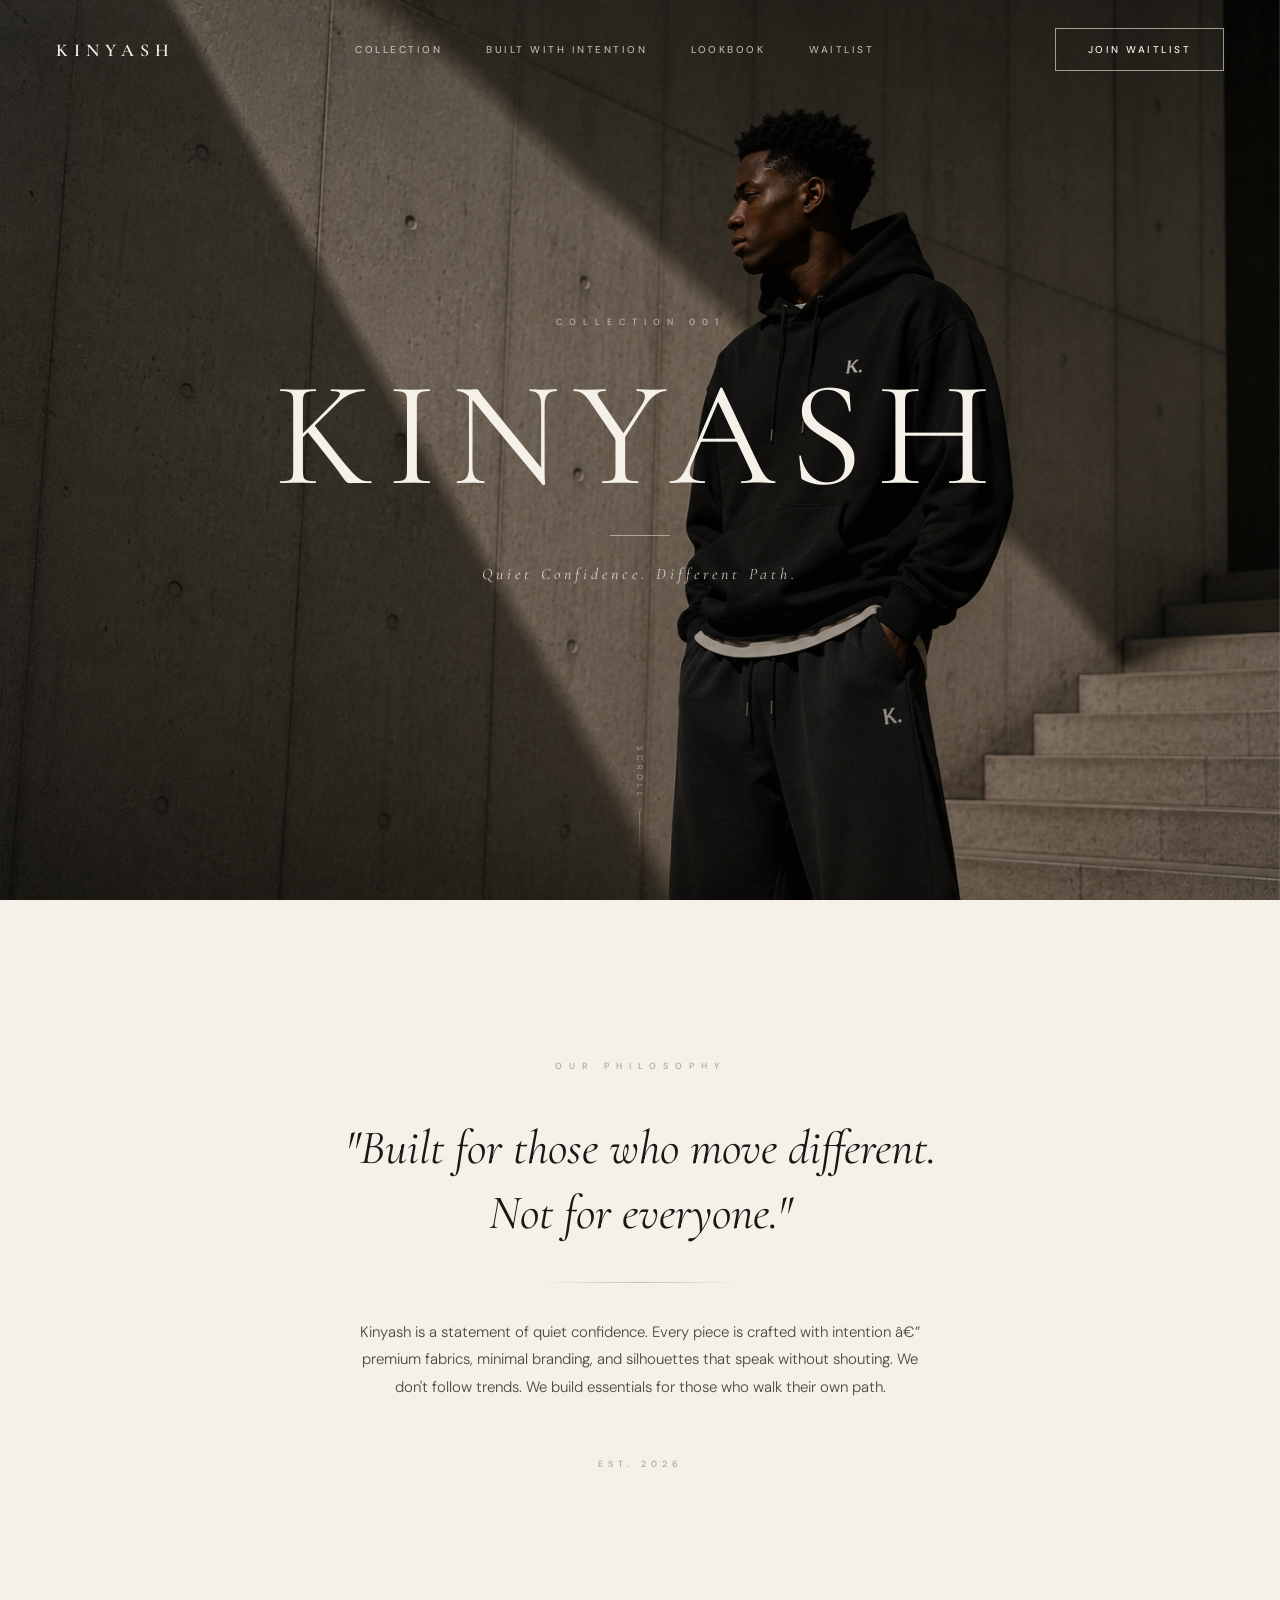
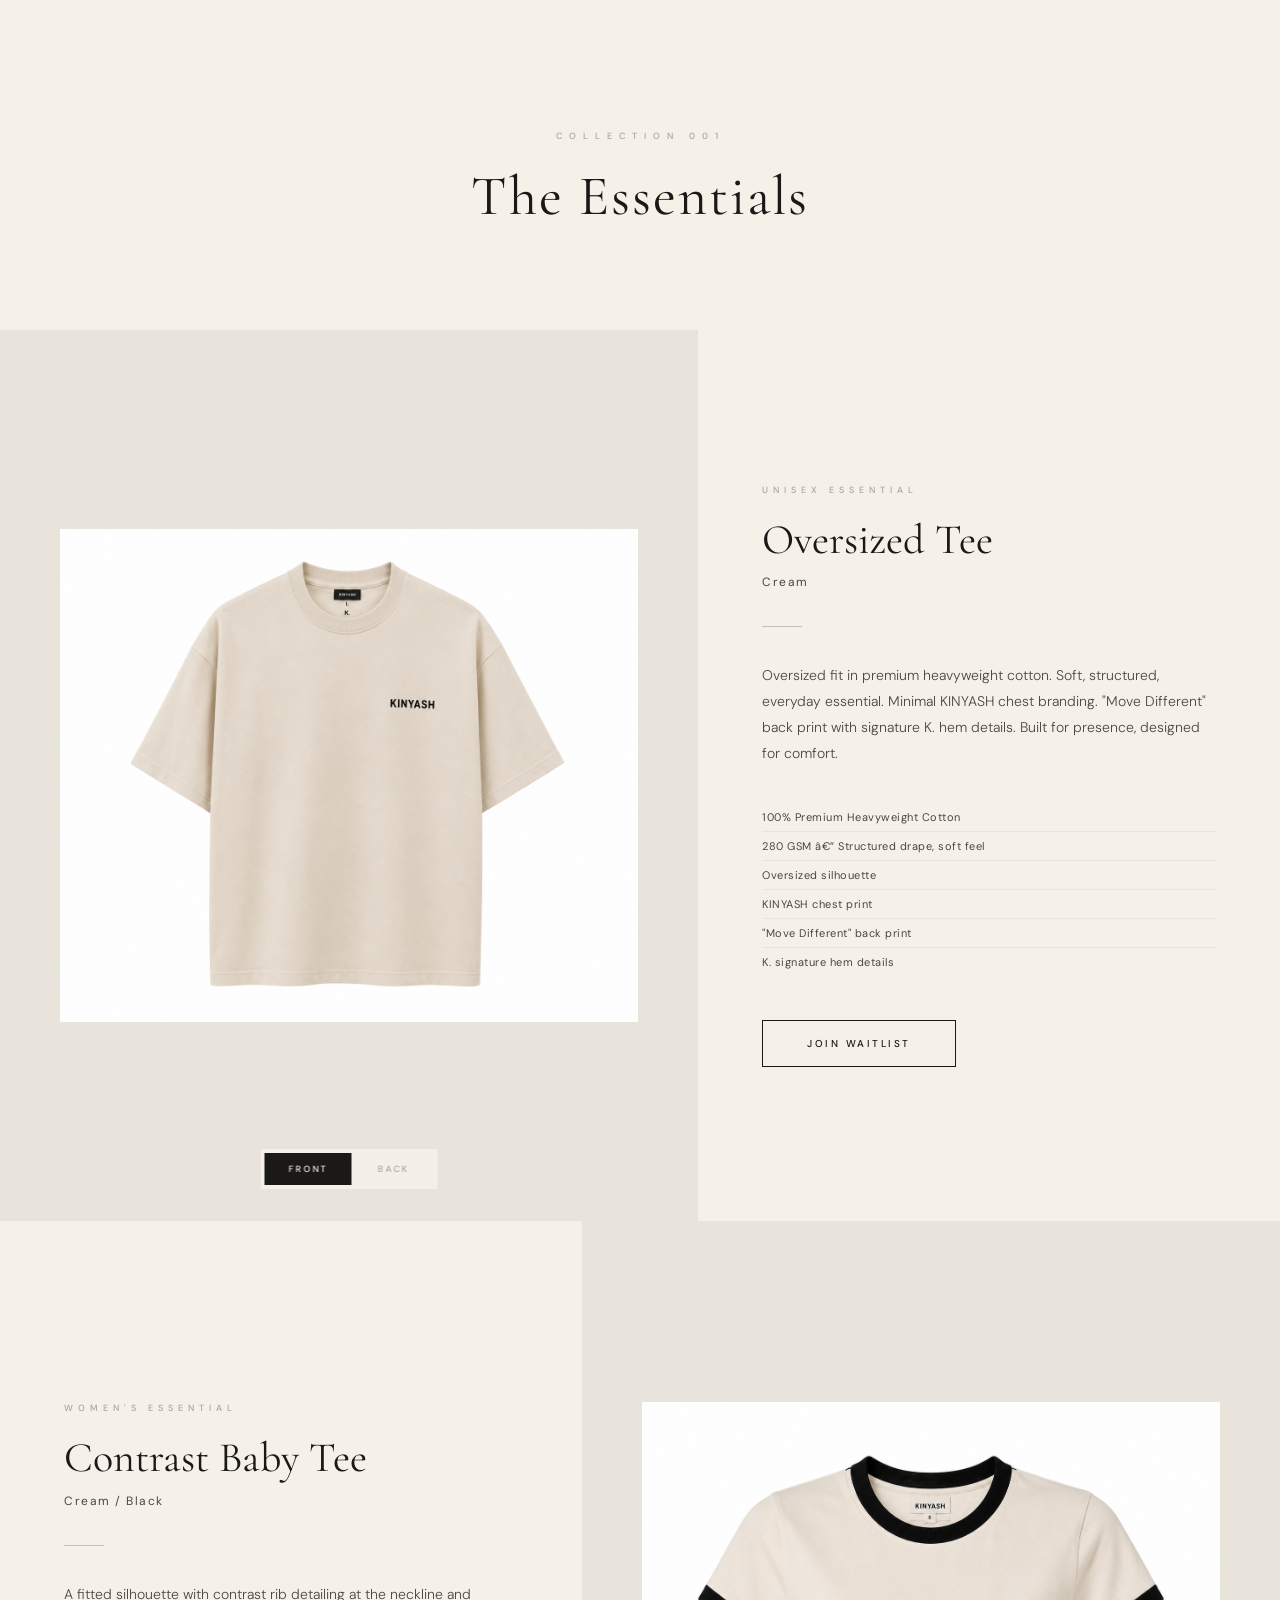
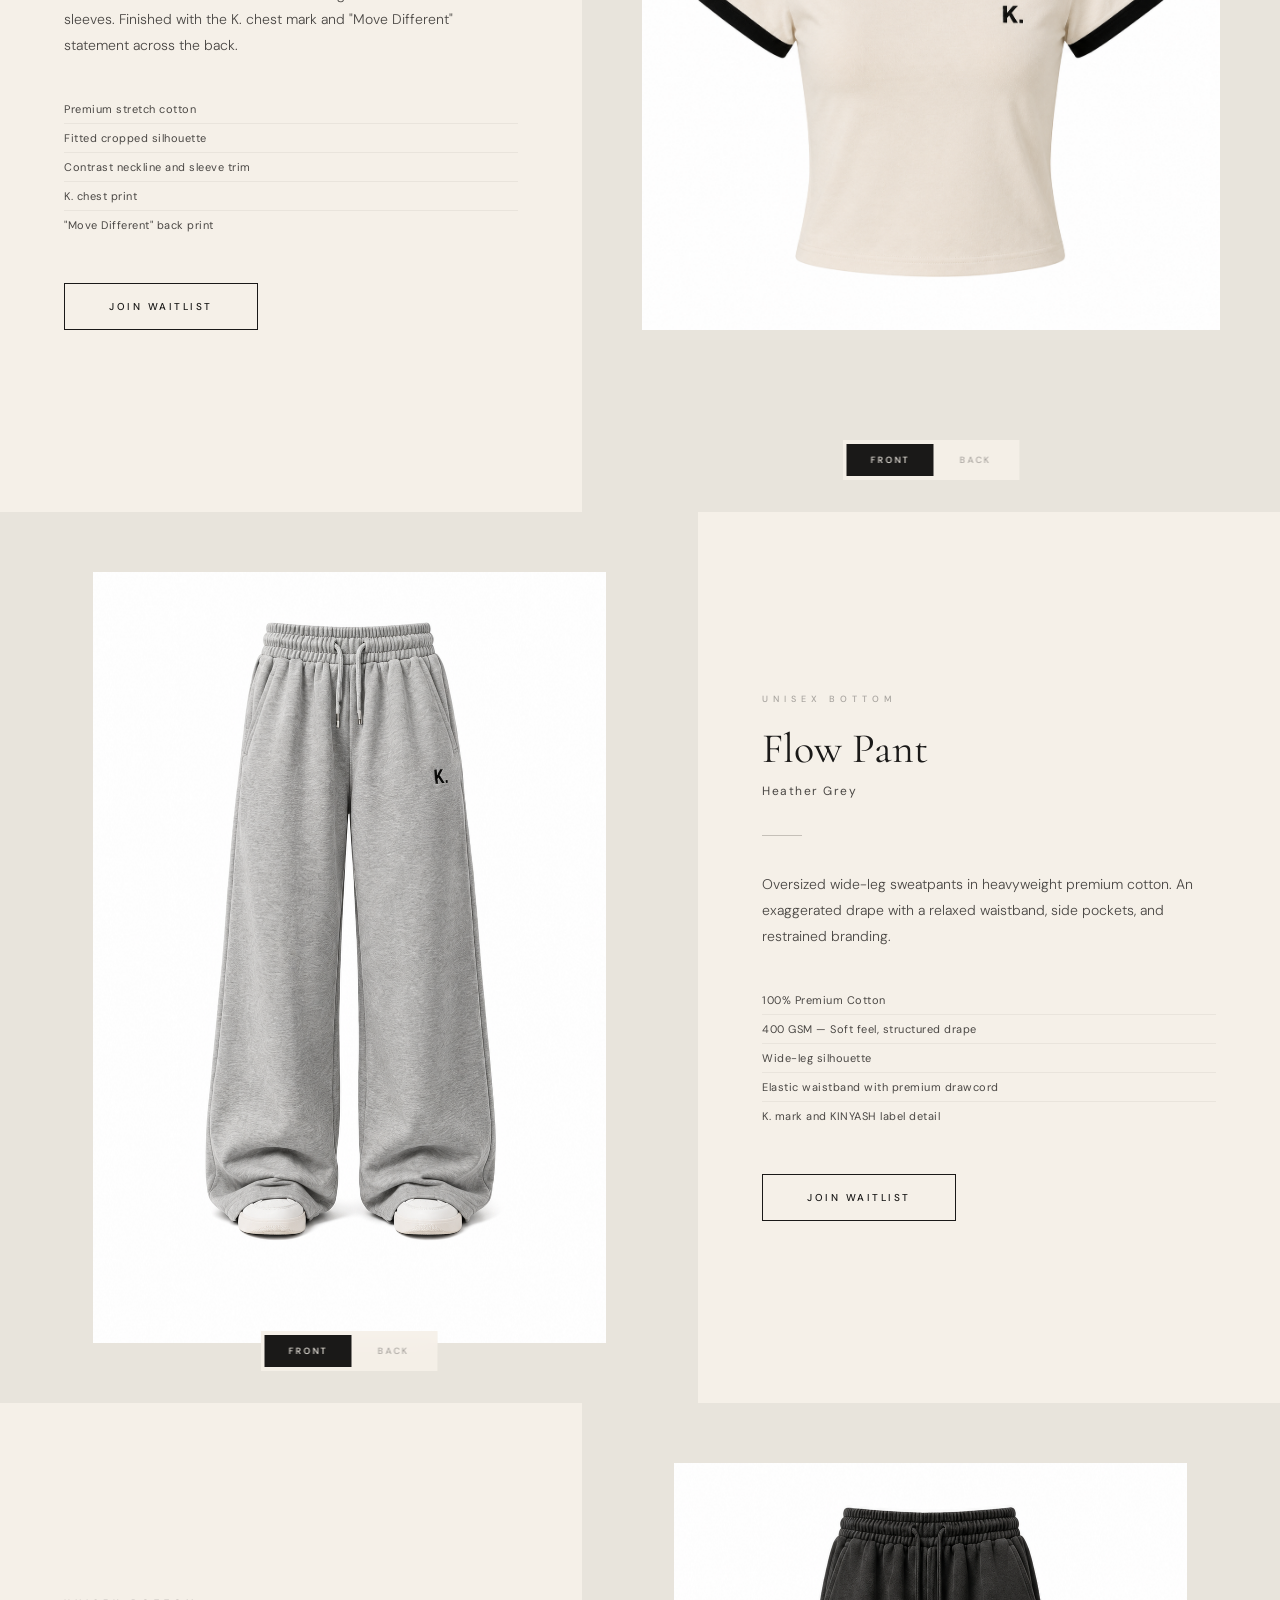
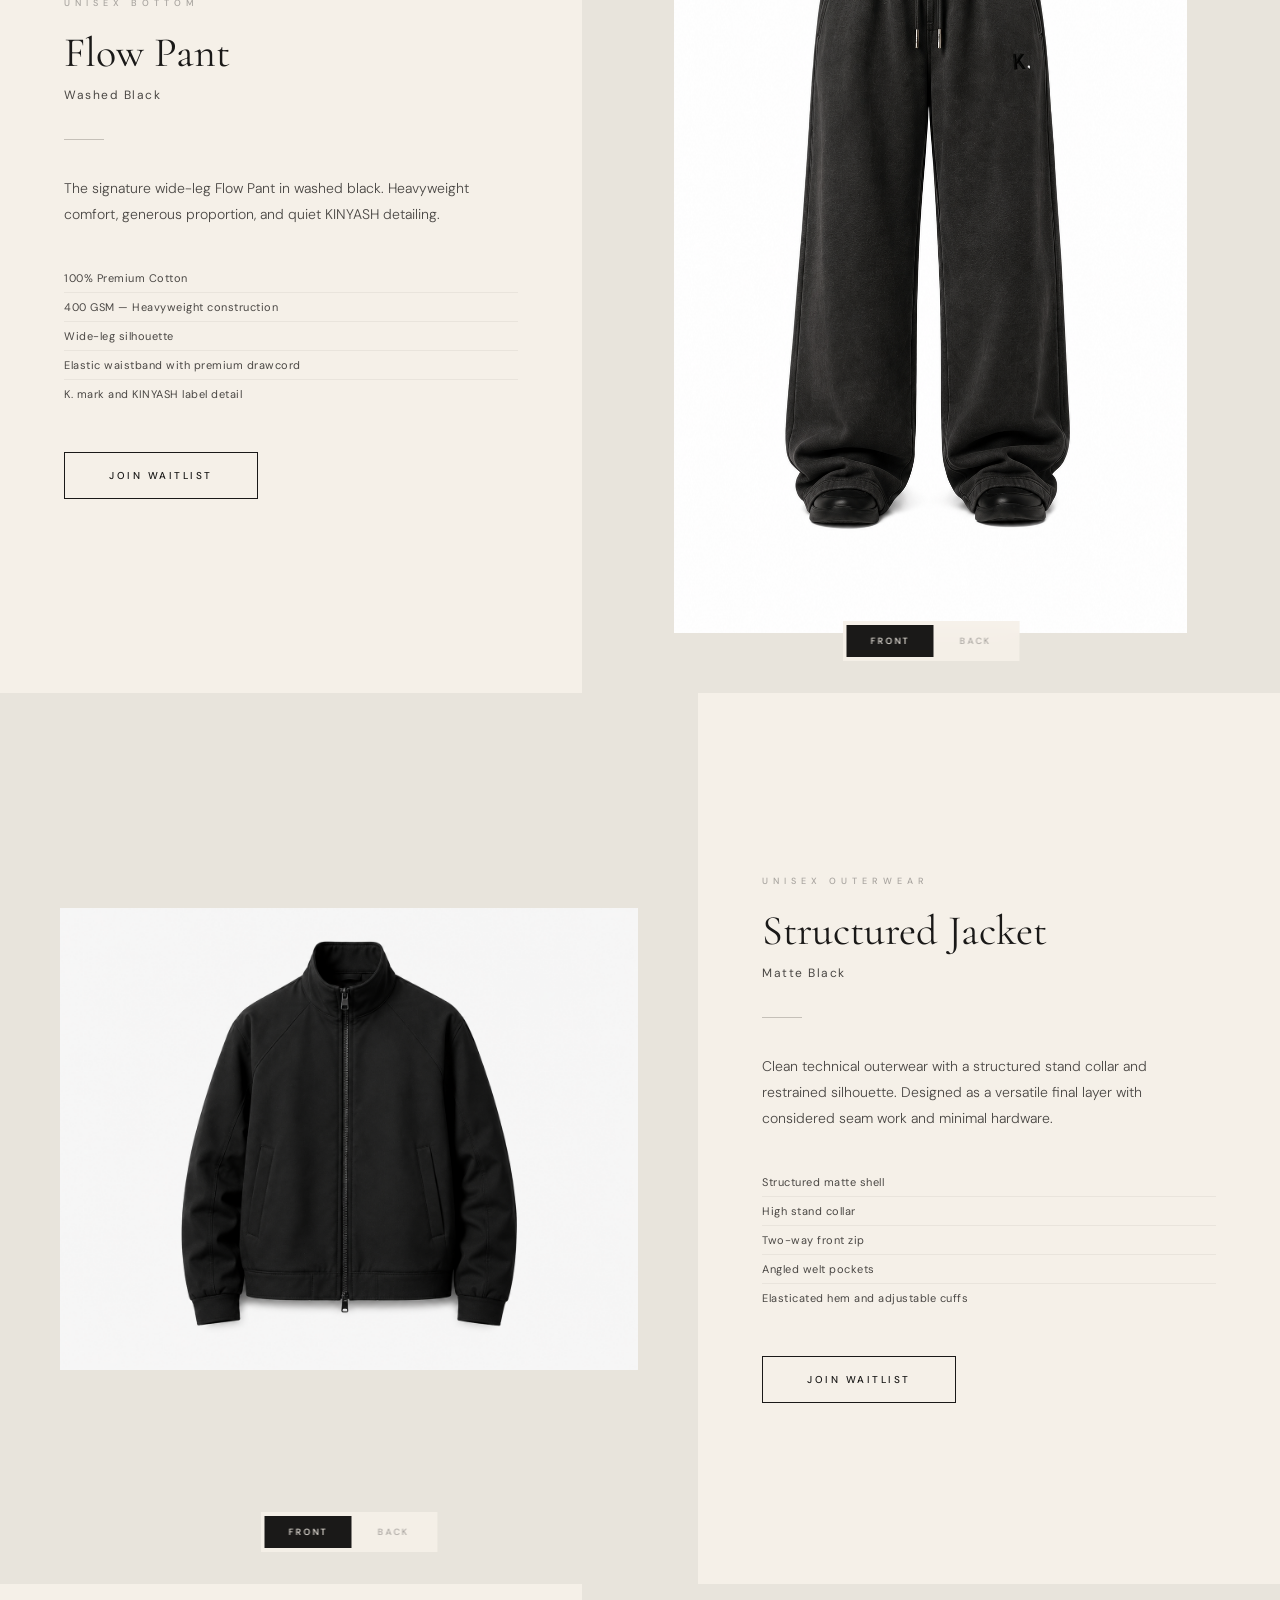
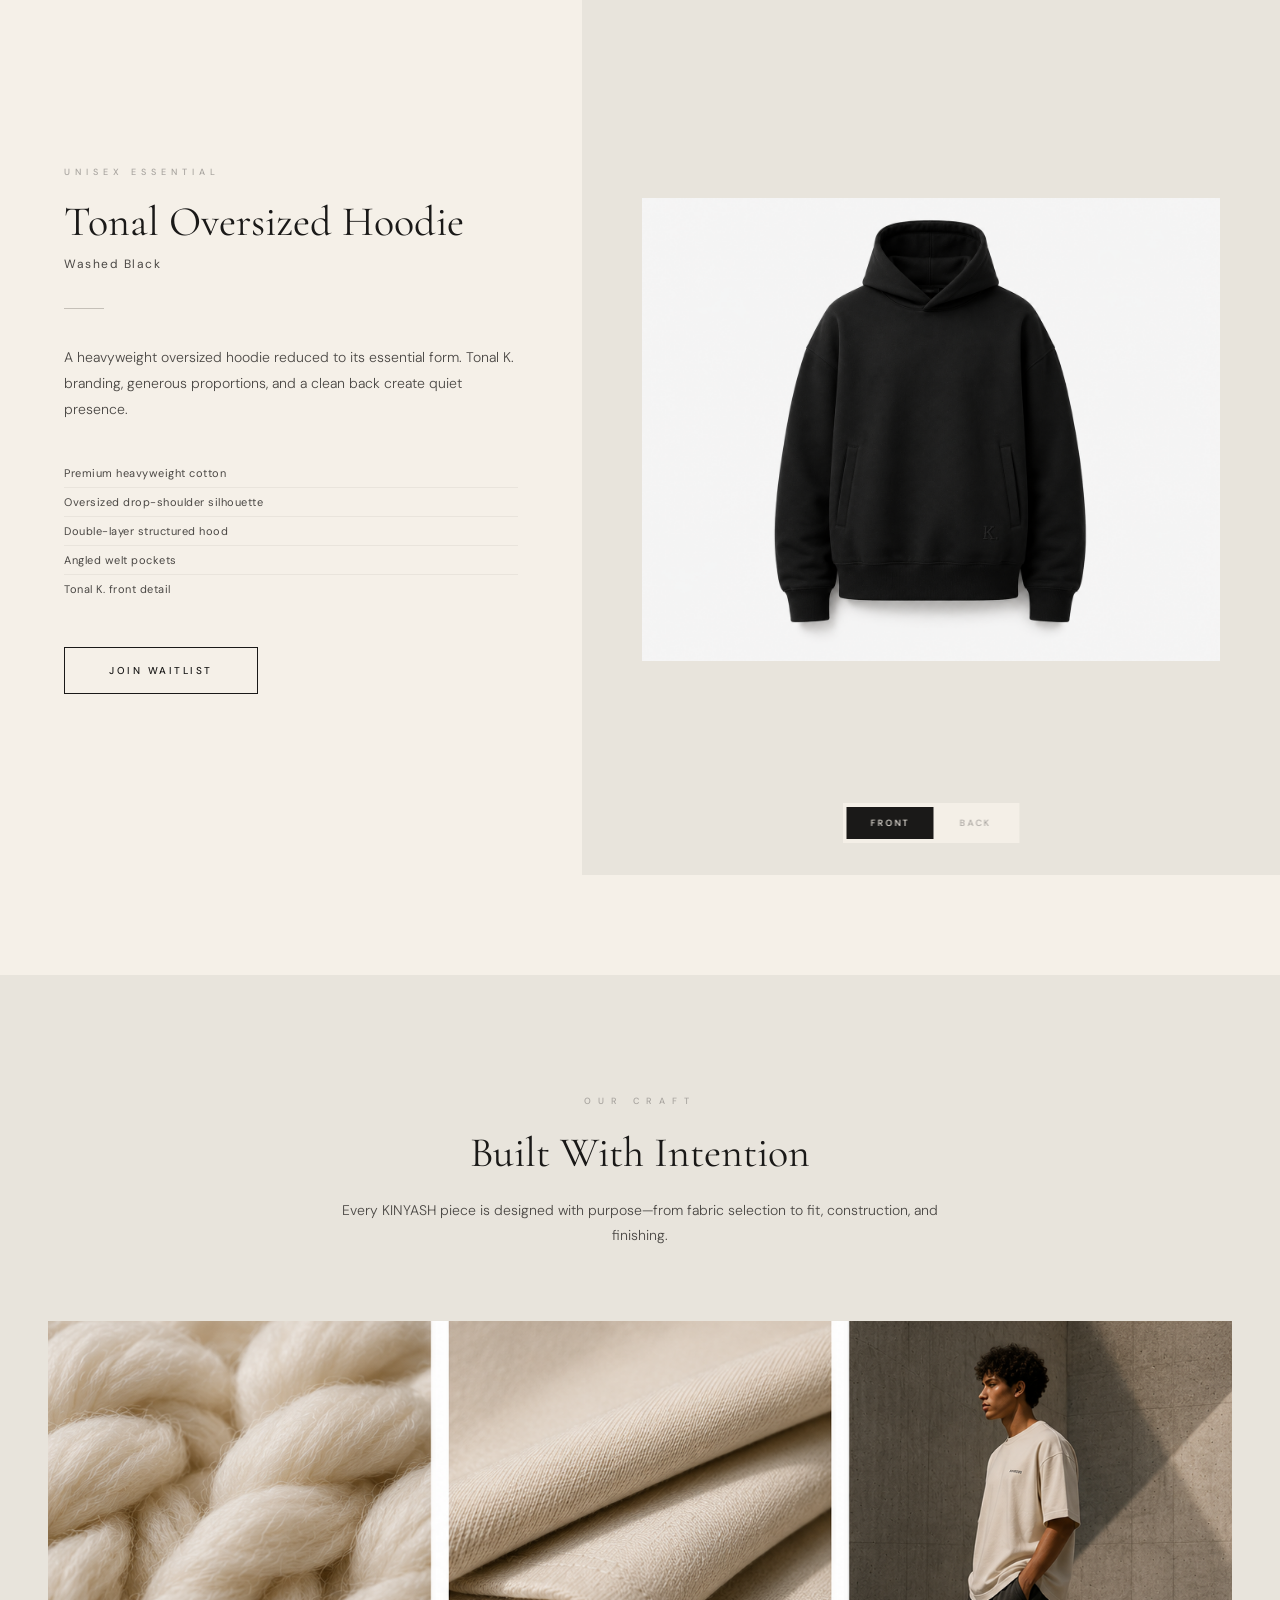
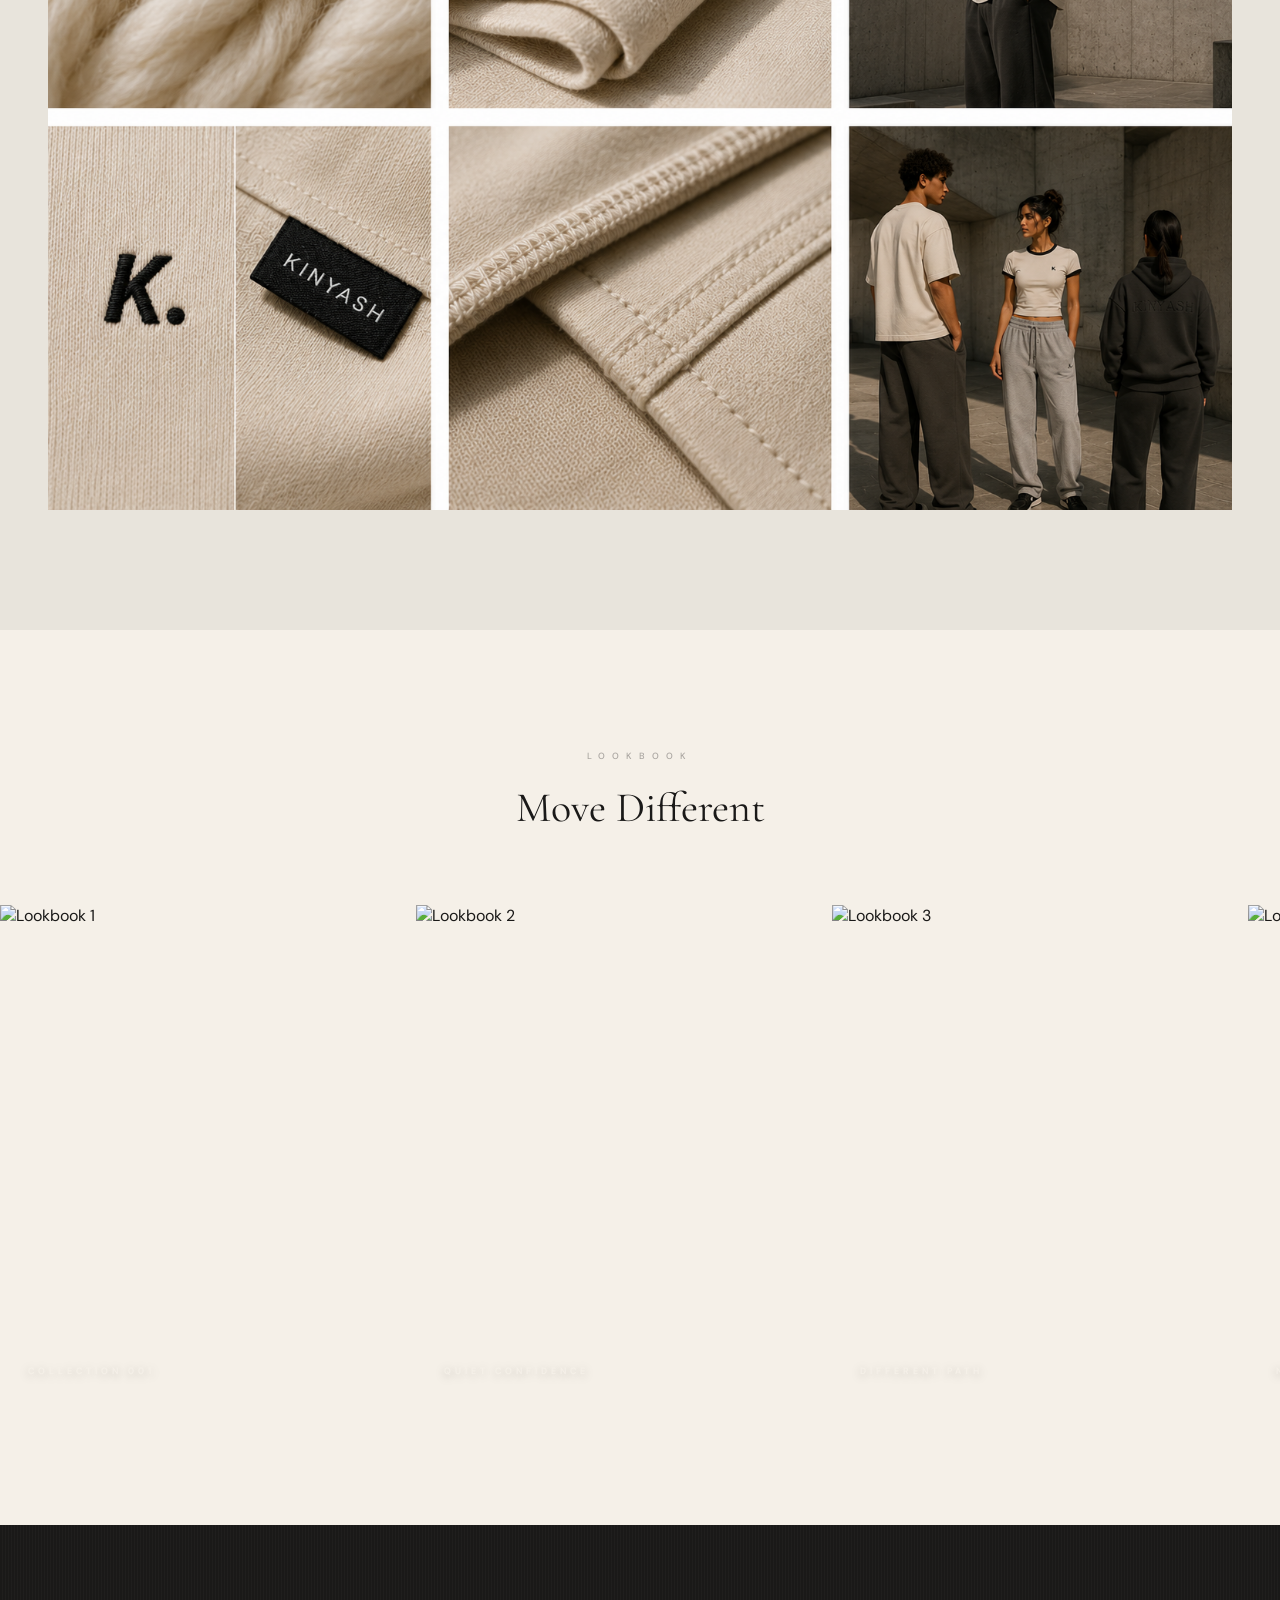
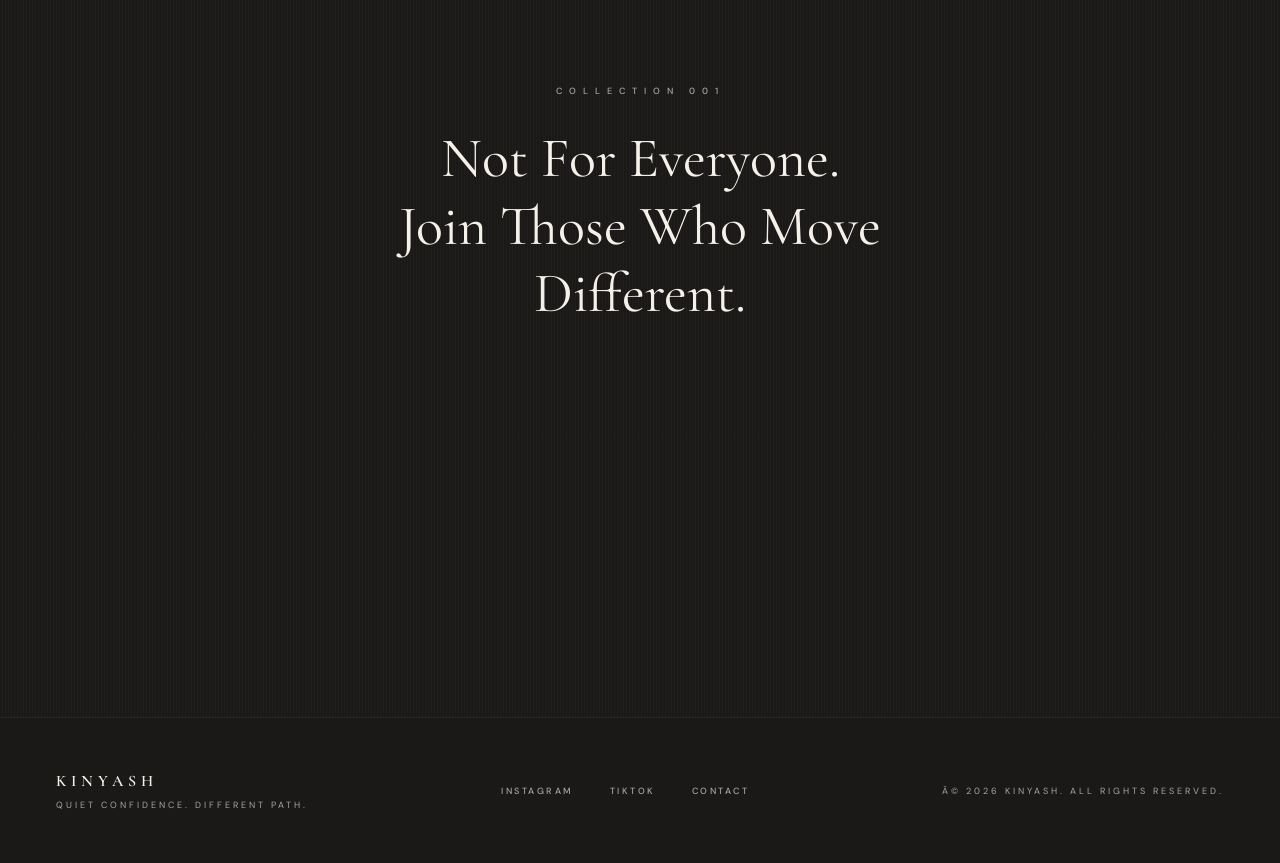
==== commit 4b92f022: "Expand Collection 001 product showcase" ====
--- a/index.html
+++ b/index.html
@@ -565,49 +565,25 @@
             font-weight: 400;
             color: var(--black);
         }
-        .detail-grid {
-            display: grid;
-            grid-template-columns: repeat(3, 1fr);
-            gap: 20px;
-            max-width: 1200px;
+        .detail-gallery-intro {
+            max-width: 620px;
+            margin: 20px auto 0;
+            color: var(--charcoal);
+            font-family: 'DM Sans', sans-serif;
+            font-size: 14px;
+            font-weight: 300;
+            line-height: 1.8;
+        }
+        .detail-collage {
+            max-width: 1400px;
             margin: 0 auto;
-        }
-        .detail-card {
-            position: relative;
-            aspect-ratio: 1;
             overflow: hidden;
             background: var(--cream);
-            cursor: pointer;
-        }
-        .detail-card-img {
+        }
+        .detail-collage img {
+            display: block;
             width: 100%;
-            height: 100%;
-            object-fit: cover;
-            transition: transform 0.8s cubic-bezier(0.16, 1, 0.3, 1);
-        }
-        .detail-card:hover .detail-card-img {
-            transform: scale(1.05);
-        }
-        .detail-card-overlay {
-            position: absolute;
-            bottom: 0;
-            left: 0;
-            right: 0;
-            padding: 28px;
-            background: linear-gradient(to top, rgba(26, 25, 24, 0.65), transparent);
-            transform: translateY(100%);
-            transition: transform 0.5s cubic-bezier(0.16, 1, 0.3, 1);
-        }
-        .detail-card:hover .detail-card-overlay {
-            transform: translateY(0);
-        }
-        .detail-card-label {
-            font-family: 'DM Sans', sans-serif;
-            font-size: 9px;
-            font-weight: 500;
-            letter-spacing: 4px;
-            text-transform: uppercase;
-            color: var(--cream);
+            height: auto;
         }
 
         /* Lookbook Strip */
@@ -865,9 +841,6 @@
             .product-view-toggle {
                 bottom: 22px;
             }
-            .detail-grid {
-                grid-template-columns: 1fr;
-            }
             .lookbook-item {
                 width: 300px;
                 height: 380px;
@@ -975,7 +948,7 @@
         <a href="#" class="nav-logo">KINYASH</a>
         <div class="nav-links">
             <a href="#collection" class="nav-link">Collection</a>
-            <a href="#details" class="nav-link">Details</a>
+            <a href="#details" class="nav-link">Built With Intention</a>
             <a href="#lookbook" class="nav-link">Lookbook</a>
             <a href="#waitlist" class="nav-link">Waitlist</a>
         </div>
@@ -1025,15 +998,15 @@
         <div class="product-showcase">
             <div class="product-editorial">
                 <div class="product-visual-area">
-                    <div class="product-image-wrapper" id="teeImageWrapper">
-                        <img src="assets/products/oversized-tee-front.png"
-                             alt="Kinyash Oversized Tee Front" class="active" id="teeFront">
-                        <img src="assets/products/oversized-tee-back.png"
-                             alt="Kinyash Oversized Tee Back" class="hidden" id="teeBack">
+                    <div class="product-image-wrapper">
+                        <img src="assets/products/ChatGPT Image Jun 25, 2026, 01_24_44 PM.png"
+                             alt="Kinyash Oversized Tee Front" class="active" id="oversizedTeeFront">
+                        <img src="assets/products/ChatGPT Image Jun 25, 2026, 01_24_31 PM.png"
+                             alt="Kinyash Oversized Tee Back" class="hidden" id="oversizedTeeBack">
                     </div>
                     <div class="product-view-toggle" aria-label="Oversized Tee image view">
-                        <button class="view-btn active" type="button" onclick="switchView('tee', 'front', this)">Front</button>
-                        <button class="view-btn" type="button" onclick="switchView('tee', 'back', this)">Back</button>
+                        <button class="view-btn active" type="button" onclick="switchView('oversizedTee', 'front', this)">Front</button>
+                        <button class="view-btn" type="button" onclick="switchView('oversizedTee', 'back', this)">Back</button>
                     </div>
                 </div>
                 <div class="product-info-area">
@@ -1062,22 +1035,20 @@
 
             <div class="product-editorial">
                 <div class="product-info-area">
-                    <p class="product-category animate-on-scroll">Women's Bottom</p>
-                    <h3 class="product-name animate-on-scroll animate-delay-1">Flow Pant</h3>
-                    <p class="product-variant animate-on-scroll animate-delay-2">Heather Grey</p>
+                    <p class="product-category animate-on-scroll">Women's Essential</p>
+                    <h3 class="product-name animate-on-scroll animate-delay-1">Contrast Baby Tee</h3>
+                    <p class="product-variant animate-on-scroll animate-delay-2">Cream / Black</p>
                     <div class="product-line animate-on-scroll animate-delay-2"></div>
                     <p class="product-desc animate-on-scroll animate-delay-3">
-                        Oversized wide-leg sweatpants in heavyweight premium cotton.
-                        Elastic waistband with premium drawcord. Side pockets.
-                        Minimal K. embroidery and KINYASH label detail. Built for movement,
-                        designed for presence.
+                        A fitted silhouette with contrast rib detailing at the neckline and sleeves.
+                        Finished with the K. chest mark and "Move Different" statement across the back.
                     </p>
                     <ul class="product-details animate-on-scroll animate-delay-4">
-                        <li>100% Premium Cotton</li>
-                        <li>400 GSM â€” Soft feel, structured drape</li>
-                        <li>Wide-leg silhouette</li>
-                        <li>Elastic waistband with premium drawcord</li>
-                        <li>Side pockets / Minimal branding</li>
+                        <li>Premium stretch cotton</li>
+                        <li>Fitted cropped silhouette</li>
+                        <li>Contrast neckline and sleeve trim</li>
+                        <li>K. chest print</li>
+                        <li>"Move Different" back print</li>
                     </ul>
                     <button class="product-cta animate-on-scroll animate-delay-5" onclick="document.getElementById('waitlist').scrollIntoView({behavior:'smooth'})">
                         Join Waitlist
@@ -1085,8 +1056,154 @@
                 </div>
                 <div class="product-visual-area">
                     <div class="product-image-wrapper">
-                        <img src="https://images.unsplash.com/photo-1552902865-b72c031ac5ea?w=800&q=80"
-                             alt="Kinyash Flow Pant">
+                        <img src="assets/products/ChatGPT Image Jun 25, 2026, 01_25_01 PM.png"
+                             alt="Kinyash Contrast Baby Tee Front" class="active" id="babyTeeFront">
+                        <img src="assets/products/ChatGPT Image Jun 25, 2026, 01_24_56 PM.png"
+                             alt="Kinyash Contrast Baby Tee Back" class="hidden" id="babyTeeBack">
+                    </div>
+                    <div class="product-view-toggle" aria-label="Contrast Baby Tee image view">
+                        <button class="view-btn active" type="button" onclick="switchView('babyTee', 'front', this)">Front</button>
+                        <button class="view-btn" type="button" onclick="switchView('babyTee', 'back', this)">Back</button>
+                    </div>
+                </div>
+            </div>
+
+            <div class="product-editorial">
+                <div class="product-visual-area">
+                    <div class="product-image-wrapper">
+                        <img src="assets/products/ChatGPT Image Jun 25, 2026, 01_25_15 PM.png"
+                             alt="Kinyash Grey Flow Pant Front" class="active" id="greyPantFront">
+                        <img src="assets/products/ChatGPT Image Jun 25, 2026, 01_25_09 PM.png"
+                             alt="Kinyash Grey Flow Pant Back" class="hidden" id="greyPantBack">
+                    </div>
+                    <div class="product-view-toggle" aria-label="Grey Flow Pant image view">
+                        <button class="view-btn active" type="button" onclick="switchView('greyPant', 'front', this)">Front</button>
+                        <button class="view-btn" type="button" onclick="switchView('greyPant', 'back', this)">Back</button>
+                    </div>
+                </div>
+                <div class="product-info-area">
+                    <p class="product-category animate-on-scroll">Unisex Bottom</p>
+                    <h3 class="product-name animate-on-scroll animate-delay-1">Flow Pant</h3>
+                    <p class="product-variant animate-on-scroll animate-delay-2">Heather Grey</p>
+                    <div class="product-line animate-on-scroll animate-delay-2"></div>
+                    <p class="product-desc animate-on-scroll animate-delay-3">
+                        Oversized wide-leg sweatpants in heavyweight premium cotton.
+                        An exaggerated drape with a relaxed waistband, side pockets, and restrained branding.
+                    </p>
+                    <ul class="product-details animate-on-scroll animate-delay-4">
+                        <li>100% Premium Cotton</li>
+                        <li>400 GSM — Soft feel, structured drape</li>
+                        <li>Wide-leg silhouette</li>
+                        <li>Elastic waistband with premium drawcord</li>
+                        <li>K. mark and KINYASH label detail</li>
+                    </ul>
+                    <button class="product-cta animate-on-scroll animate-delay-5" onclick="document.getElementById('waitlist').scrollIntoView({behavior:'smooth'})">
+                        Join Waitlist
+                    </button>
+                </div>
+            </div>
+
+            <div class="product-editorial">
+                <div class="product-info-area">
+                    <p class="product-category animate-on-scroll">Unisex Bottom</p>
+                    <h3 class="product-name animate-on-scroll animate-delay-1">Flow Pant</h3>
+                    <p class="product-variant animate-on-scroll animate-delay-2">Washed Black</p>
+                    <div class="product-line animate-on-scroll animate-delay-2"></div>
+                    <p class="product-desc animate-on-scroll animate-delay-3">
+                        The signature wide-leg Flow Pant in washed black. Heavyweight comfort,
+                        generous proportion, and quiet KINYASH detailing.
+                    </p>
+                    <ul class="product-details animate-on-scroll animate-delay-4">
+                        <li>100% Premium Cotton</li>
+                        <li>400 GSM — Heavyweight construction</li>
+                        <li>Wide-leg silhouette</li>
+                        <li>Elastic waistband with premium drawcord</li>
+                        <li>K. mark and KINYASH label detail</li>
+                    </ul>
+                    <button class="product-cta animate-on-scroll animate-delay-5" onclick="document.getElementById('waitlist').scrollIntoView({behavior:'smooth'})">
+                        Join Waitlist
+                    </button>
+                </div>
+                <div class="product-visual-area">
+                    <div class="product-image-wrapper">
+                        <img src="assets/products/ChatGPT Image Jun 25, 2026, 01_25_25 PM.png"
+                             alt="Kinyash Black Flow Pant Front" class="active" id="blackPantFront">
+                        <img src="assets/products/ChatGPT Image Jun 25, 2026, 01_25_20 PM.png"
+                             alt="Kinyash Black Flow Pant Back" class="hidden" id="blackPantBack">
+                    </div>
+                    <div class="product-view-toggle" aria-label="Black Flow Pant image view">
+                        <button class="view-btn active" type="button" onclick="switchView('blackPant', 'front', this)">Front</button>
+                        <button class="view-btn" type="button" onclick="switchView('blackPant', 'back', this)">Back</button>
+                    </div>
+                </div>
+            </div>
+
+            <div class="product-editorial">
+                <div class="product-visual-area">
+                    <div class="product-image-wrapper">
+                        <img src="assets/products/ChatGPT Image Jun 25, 2026, 04_05_17 PM.png"
+                             alt="Kinyash Structured Jacket Front" class="active" id="jacketFront">
+                        <img src="assets/products/ChatGPT Image Jun 25, 2026, 04_00_45 PM.png"
+                             alt="Kinyash Structured Jacket Back" class="hidden" id="jacketBack">
+                    </div>
+                    <div class="product-view-toggle" aria-label="Structured Jacket image view">
+                        <button class="view-btn active" type="button" onclick="switchView('jacket', 'front', this)">Front</button>
+                        <button class="view-btn" type="button" onclick="switchView('jacket', 'back', this)">Back</button>
+                    </div>
+                </div>
+                <div class="product-info-area">
+                    <p class="product-category animate-on-scroll">Unisex Outerwear</p>
+                    <h3 class="product-name animate-on-scroll animate-delay-1">Structured Jacket</h3>
+                    <p class="product-variant animate-on-scroll animate-delay-2">Matte Black</p>
+                    <div class="product-line animate-on-scroll animate-delay-2"></div>
+                    <p class="product-desc animate-on-scroll animate-delay-3">
+                        Clean technical outerwear with a structured stand collar and restrained silhouette.
+                        Designed as a versatile final layer with considered seam work and minimal hardware.
+                    </p>
+                    <ul class="product-details animate-on-scroll animate-delay-4">
+                        <li>Structured matte shell</li>
+                        <li>High stand collar</li>
+                        <li>Two-way front zip</li>
+                        <li>Angled welt pockets</li>
+                        <li>Elasticated hem and adjustable cuffs</li>
+                    </ul>
+                    <button class="product-cta animate-on-scroll animate-delay-5" onclick="document.getElementById('waitlist').scrollIntoView({behavior:'smooth'})">
+                        Join Waitlist
+                    </button>
+                </div>
+            </div>
+
+            <div class="product-editorial">
+                <div class="product-info-area">
+                    <p class="product-category animate-on-scroll">Unisex Essential</p>
+                    <h3 class="product-name animate-on-scroll animate-delay-1">Tonal Oversized Hoodie</h3>
+                    <p class="product-variant animate-on-scroll animate-delay-2">Washed Black</p>
+                    <div class="product-line animate-on-scroll animate-delay-2"></div>
+                    <p class="product-desc animate-on-scroll animate-delay-3">
+                        A heavyweight oversized hoodie reduced to its essential form.
+                        Tonal K. branding, generous proportions, and a clean back create quiet presence.
+                    </p>
+                    <ul class="product-details animate-on-scroll animate-delay-4">
+                        <li>Premium heavyweight cotton</li>
+                        <li>Oversized drop-shoulder silhouette</li>
+                        <li>Double-layer structured hood</li>
+                        <li>Angled welt pockets</li>
+                        <li>Tonal K. front detail</li>
+                    </ul>
+                    <button class="product-cta animate-on-scroll animate-delay-5" onclick="document.getElementById('waitlist').scrollIntoView({behavior:'smooth'})">
+                        Join Waitlist
+                    </button>
+                </div>
+                <div class="product-visual-area">
+                    <div class="product-image-wrapper">
+                        <img src="assets/products/ChatGPT Image Jun 25, 2026, 04_13_41 PM.png"
+                             alt="Kinyash Tonal Oversized Hoodie Front" class="active" id="hoodieFront">
+                        <img src="assets/products/ChatGPT Image Jun 25, 2026, 04_14_22 PM.png"
+                             alt="Kinyash Tonal Oversized Hoodie Back" class="hidden" id="hoodieBack">
+                    </div>
+                    <div class="product-view-toggle" aria-label="Tonal Oversized Hoodie image view">
+                        <button class="view-btn active" type="button" onclick="switchView('hoodie', 'front', this)">Front</button>
+                        <button class="view-btn" type="button" onclick="switchView('hoodie', 'back', this)">Back</button>
                     </div>
                 </div>
             </div>
@@ -1095,52 +1212,19 @@
 
     <section class="detail-gallery" id="details">
         <div class="detail-gallery-header">
-            <p class="detail-gallery-label animate-on-scroll">The Details</p>
-            <h2 class="detail-gallery-title animate-on-scroll animate-delay-1">Crafted With Intention</h2>
+            <p class="detail-gallery-label animate-on-scroll">Our Craft</p>
+            <h2 class="detail-gallery-title animate-on-scroll animate-delay-1">Built With Intention</h2>
+            <p class="detail-gallery-intro animate-on-scroll animate-delay-2">
+                Every KINYASH piece is designed with purpose—from fabric selection to fit, construction, and finishing.
+            </p>
         </div>
-        <div class="detail-grid">
-            <div class="detail-card animate-on-scroll">
-                <img src="https://images.unsplash.com/photo-1620799140408-edc6dcb6d633?w=600&q=80"
-                     alt="Fabric Detail" class="detail-card-img">
-                <div class="detail-card-overlay">
-                    <span class="detail-card-label">Premium Fabric</span>
-                </div>
-            </div>
-            <div class="detail-card animate-on-scroll animate-delay-1">
-                <img src="https://images.unsplash.com/photo-1618354691373-d851c5c3a990?w=600&q=80"
-                     alt="Embroidery Detail" class="detail-card-img">
-                <div class="detail-card-overlay">
-                    <span class="detail-card-label">K. Embroidery</span>
-                </div>
-            </div>
-            <div class="detail-card animate-on-scroll animate-delay-2">
-                <img src="https://images.unsplash.com/photo-1556905055-8f358a7a47b2?w=600&q=80"
-                     alt="Label Detail" class="detail-card-img">
-                <div class="detail-card-overlay">
-                    <span class="detail-card-label">Woven Label</span>
-                </div>
-            </div>
-            <div class="detail-card animate-on-scroll">
-                <img src="https://images.unsplash.com/photo-1434389677669-e08b4b3b2c6a?w=600&q=80"
-                     alt="Drawcord Detail" class="detail-card-img">
-                <div class="detail-card-overlay">
-                    <span class="detail-card-label">Premium Drawcord</span>
-                </div>
-            </div>
-            <div class="detail-card animate-on-scroll animate-delay-1">
-                <img src="https://images.unsplash.com/photo-1576566588028-4147f3842f27?w=600&q=80"
-                     alt="Neckline Detail" class="detail-card-img">
-                <div class="detail-card-overlay">
-                    <span class="detail-card-label">Contrast Ribbing</span>
-                </div>
-            </div>
-            <div class="detail-card animate-on-scroll animate-delay-2">
-                <img src="https://images.unsplash.com/photo-1503341504253-dff4815485f1?w=600&q=80"
-                     alt="Fit Detail" class="detail-card-img">
-                <div class="detail-card-overlay">
-                    <span class="detail-card-label">Structured Fit</span>
-                </div>
-            </div>
+        <div class="detail-collage animate-on-scroll animate-delay-3">
+            <img
+                src="assets/products/Minimalist fashion and textures collage.png"
+                alt="KINYASH fabric, stitching, branding, and campaign details"
+                loading="lazy"
+                decoding="async"
+            >
         </div>
     </section>
 
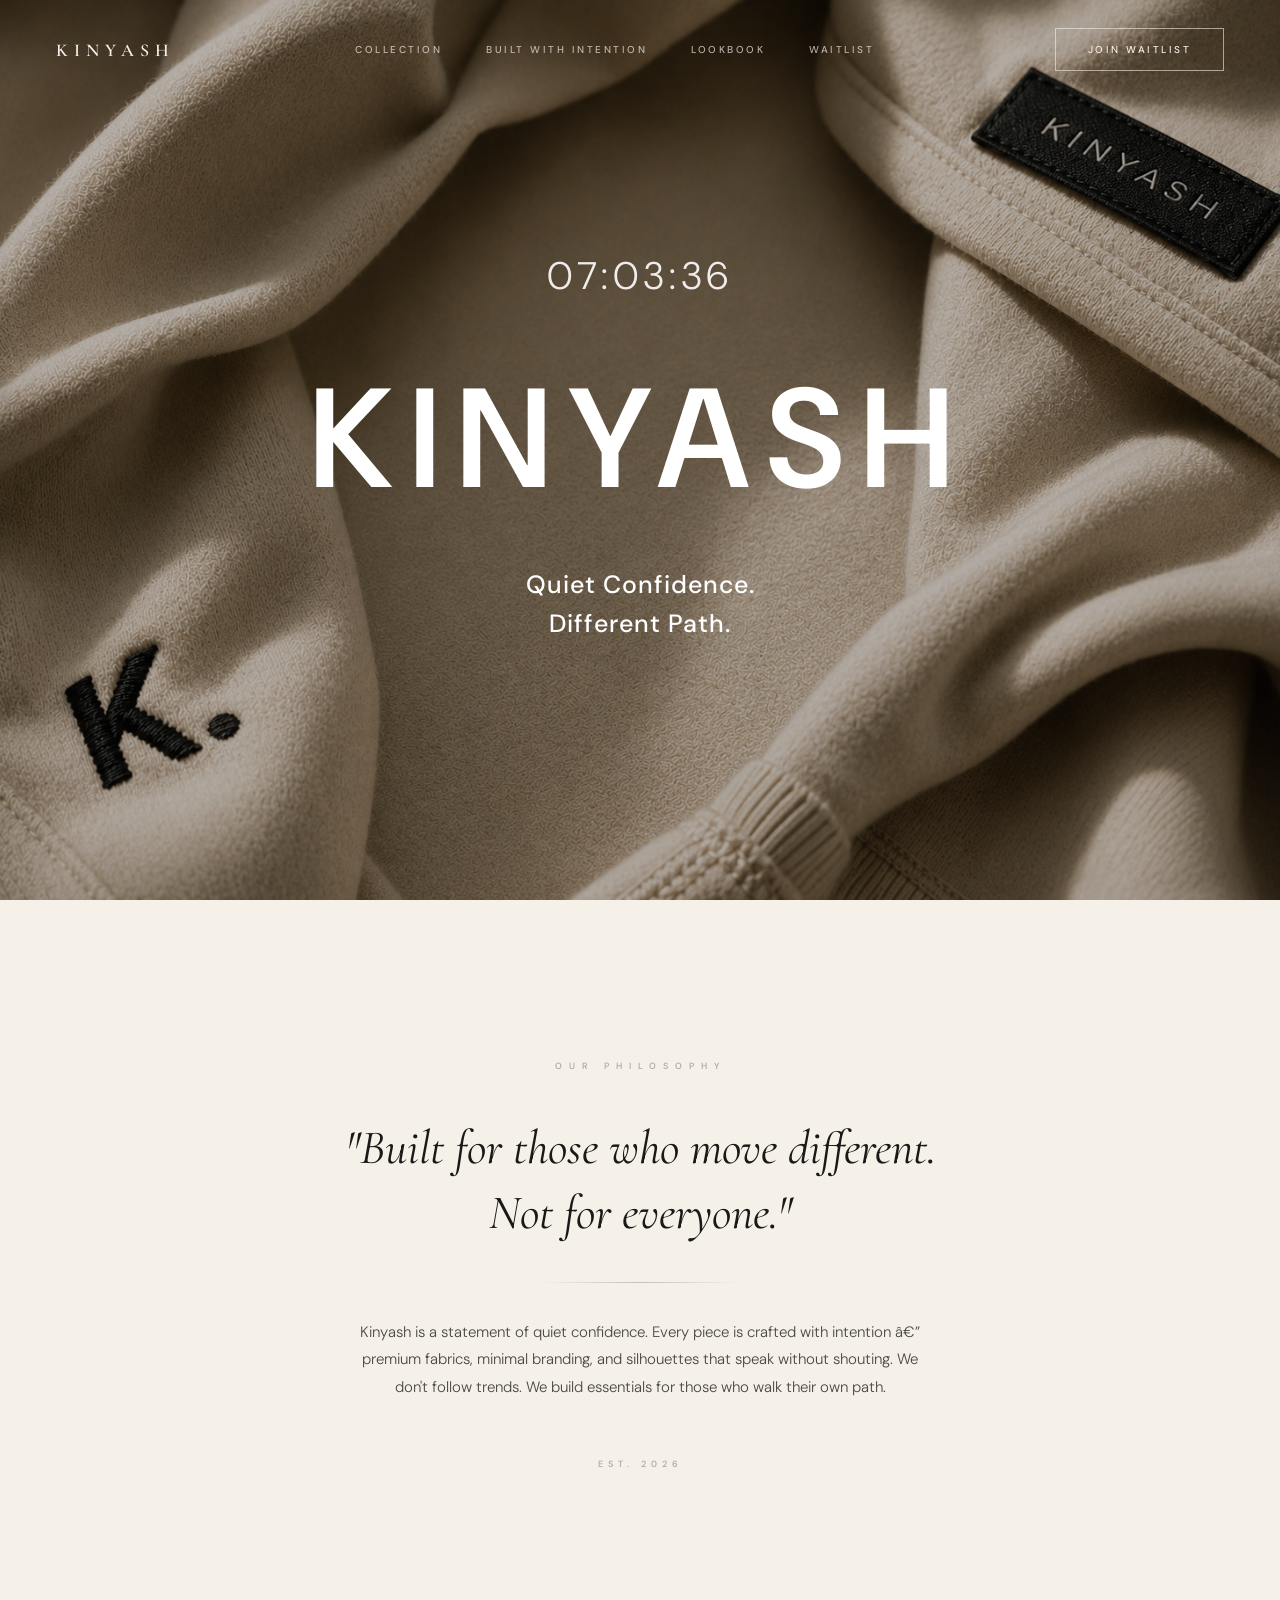
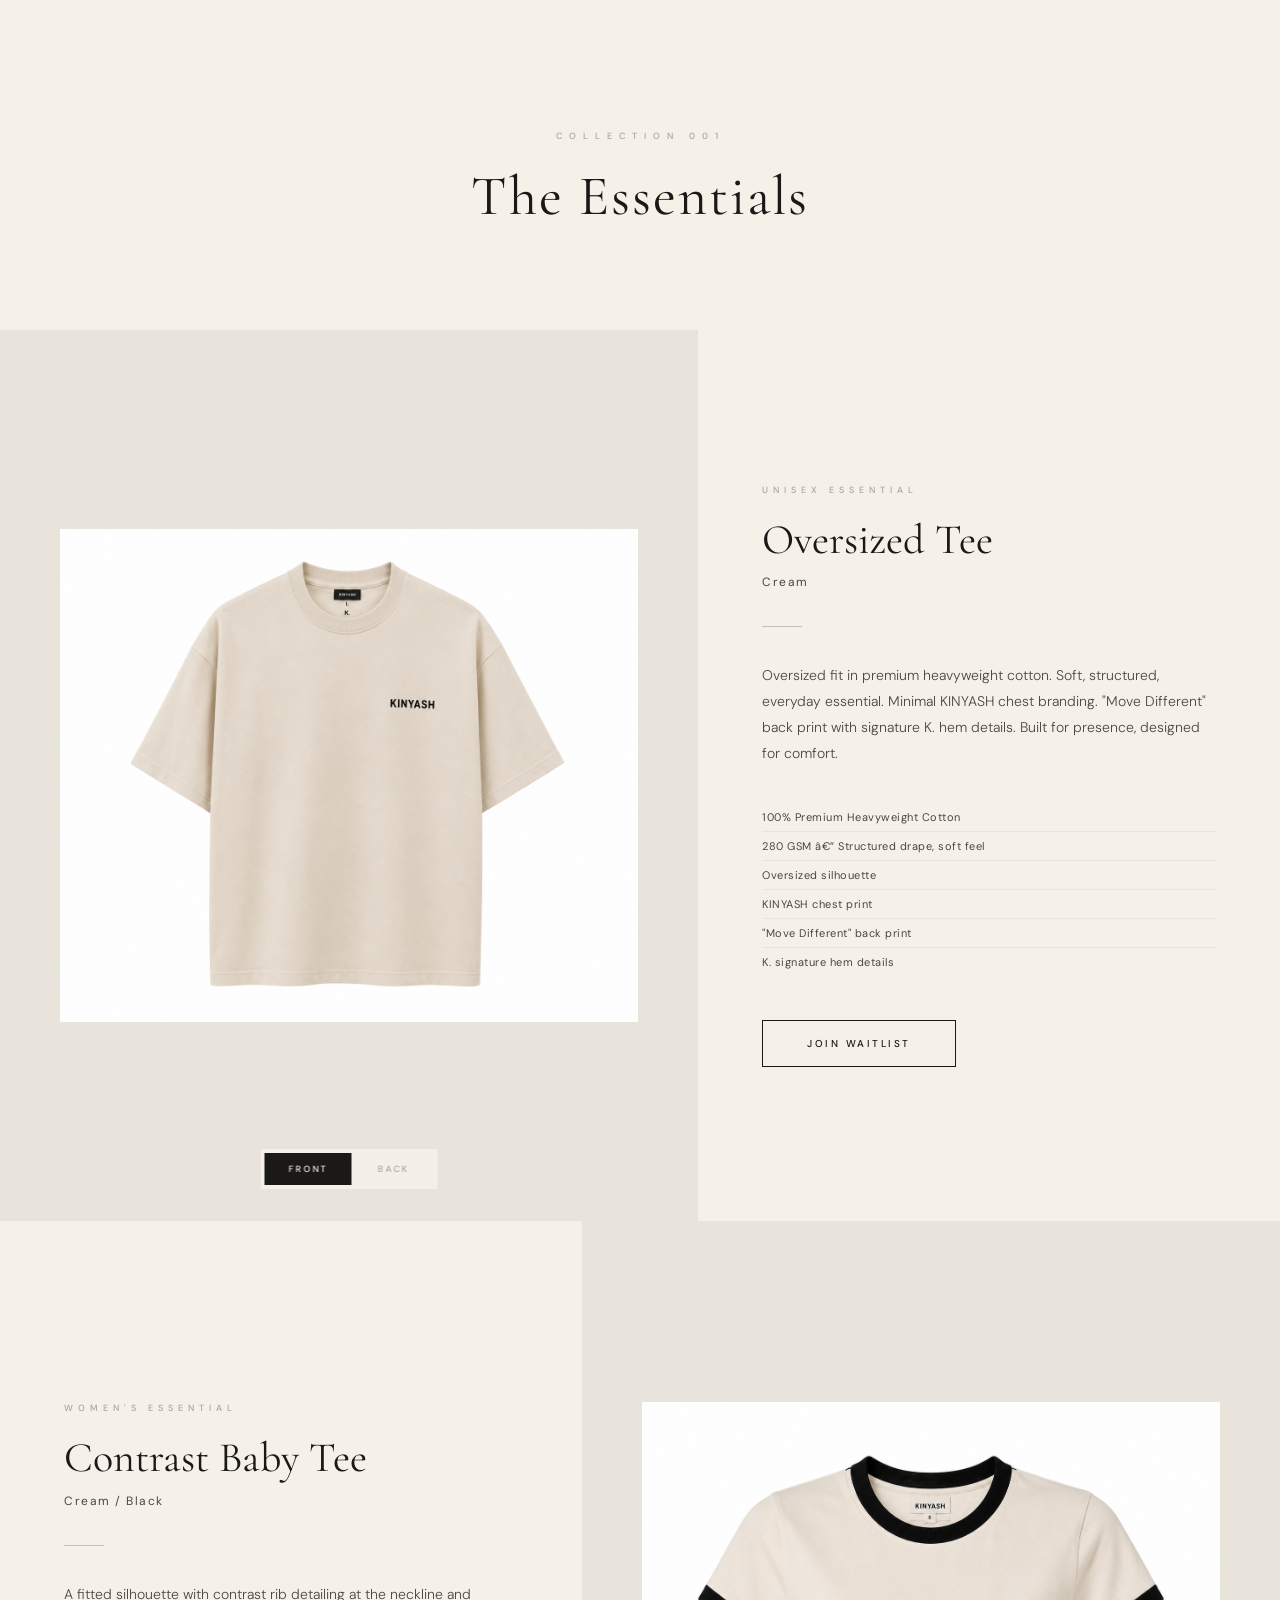
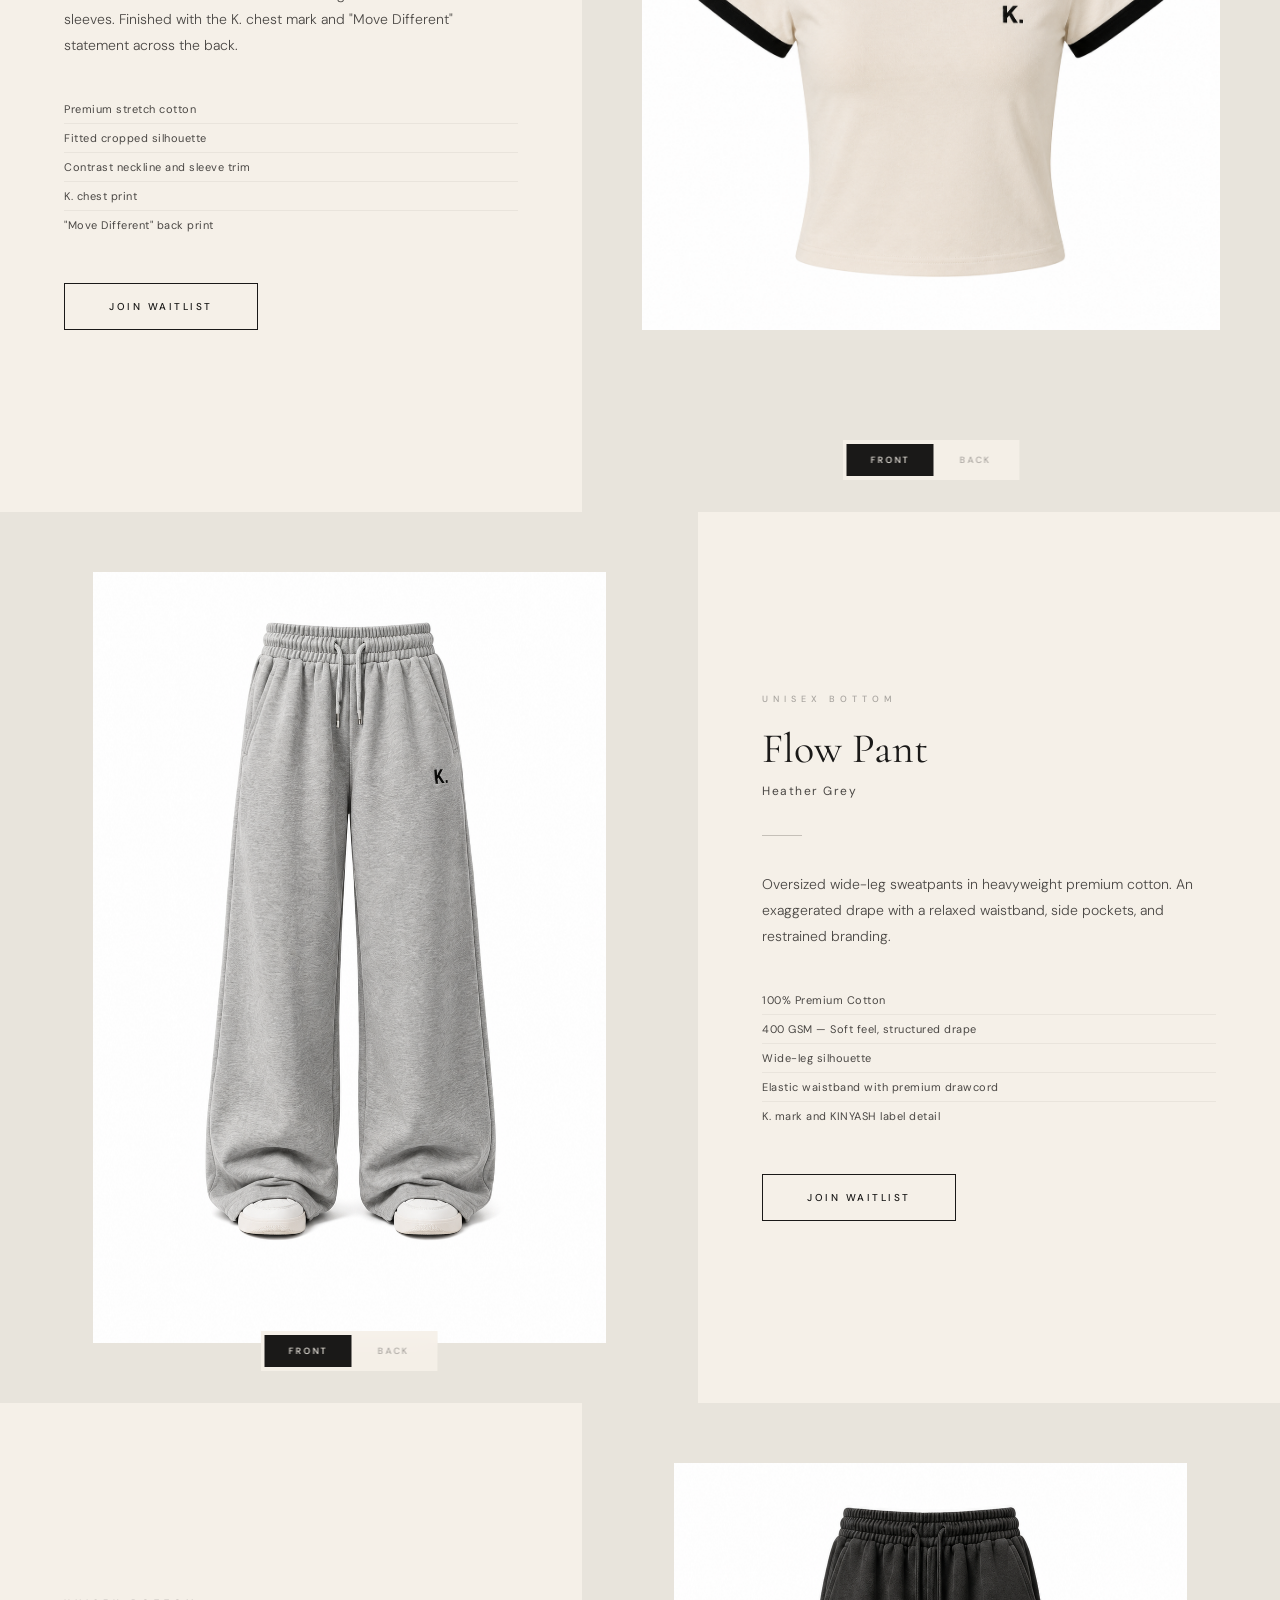
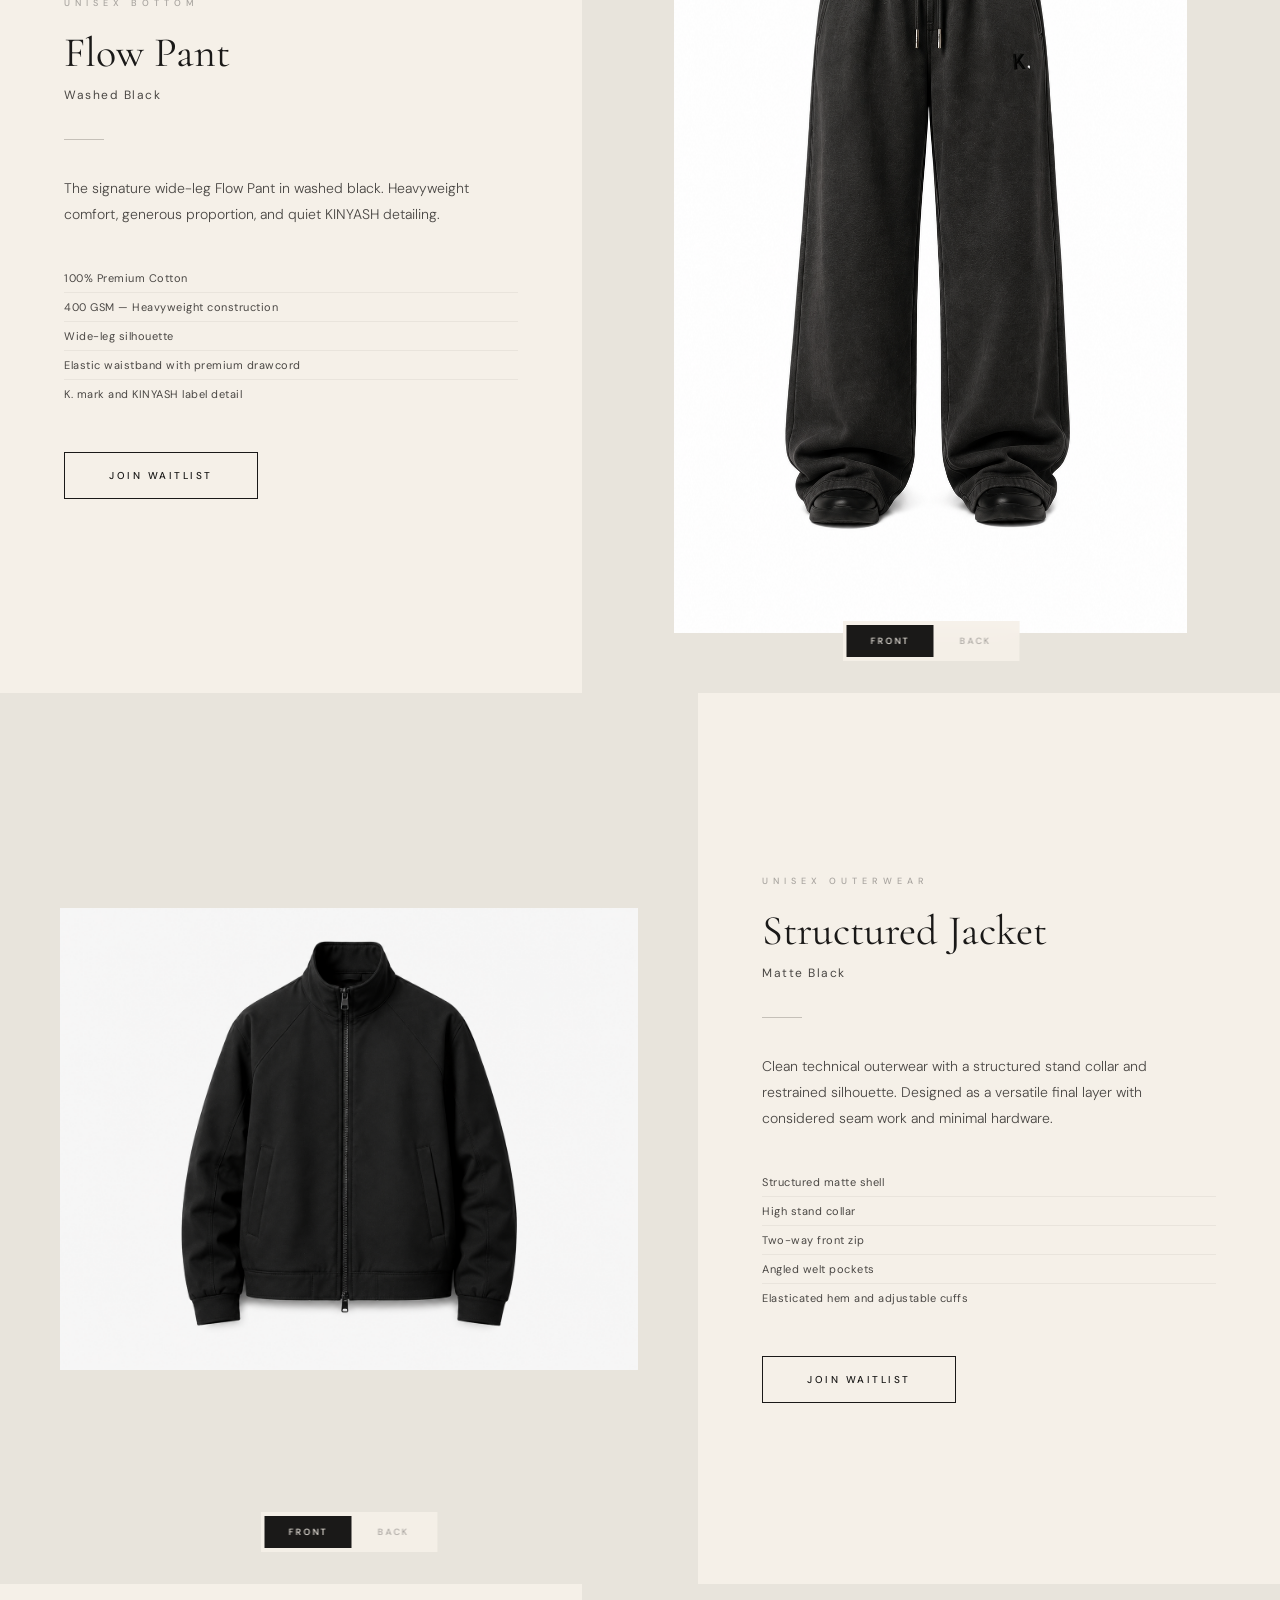
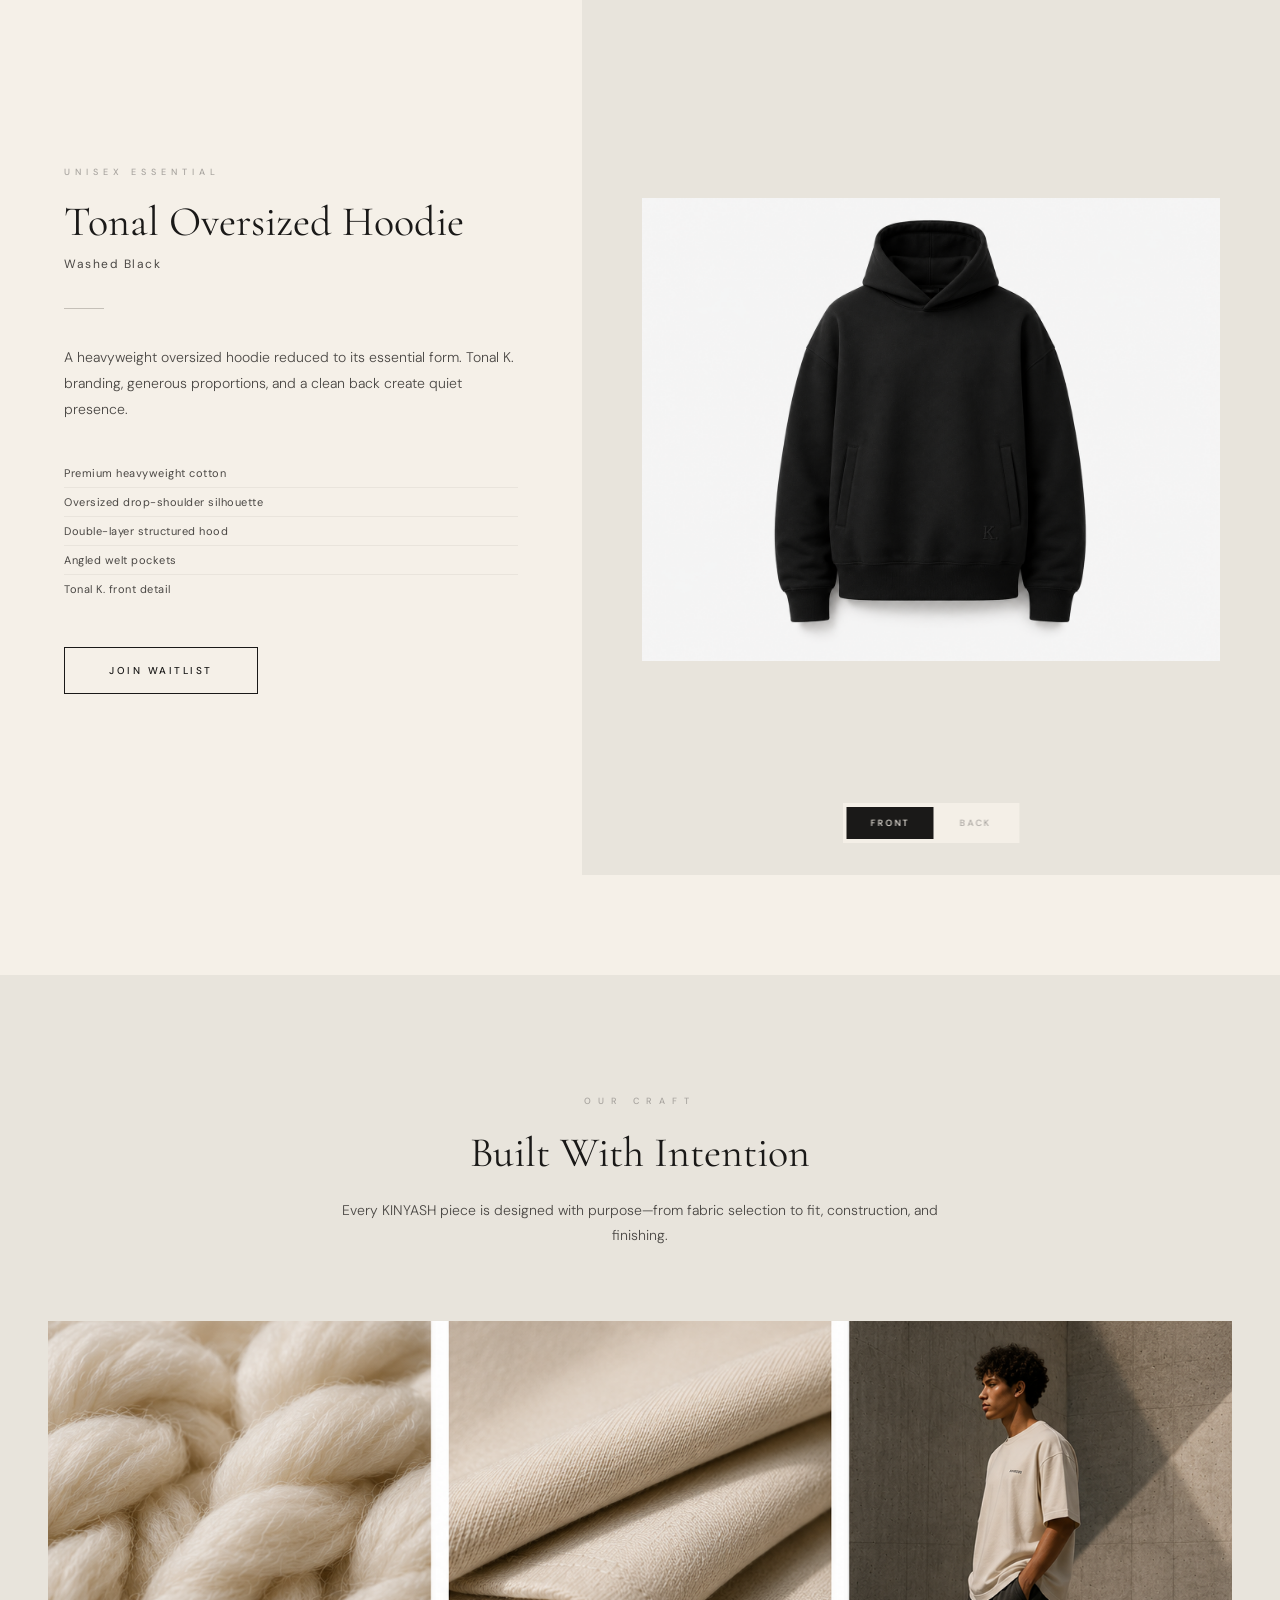
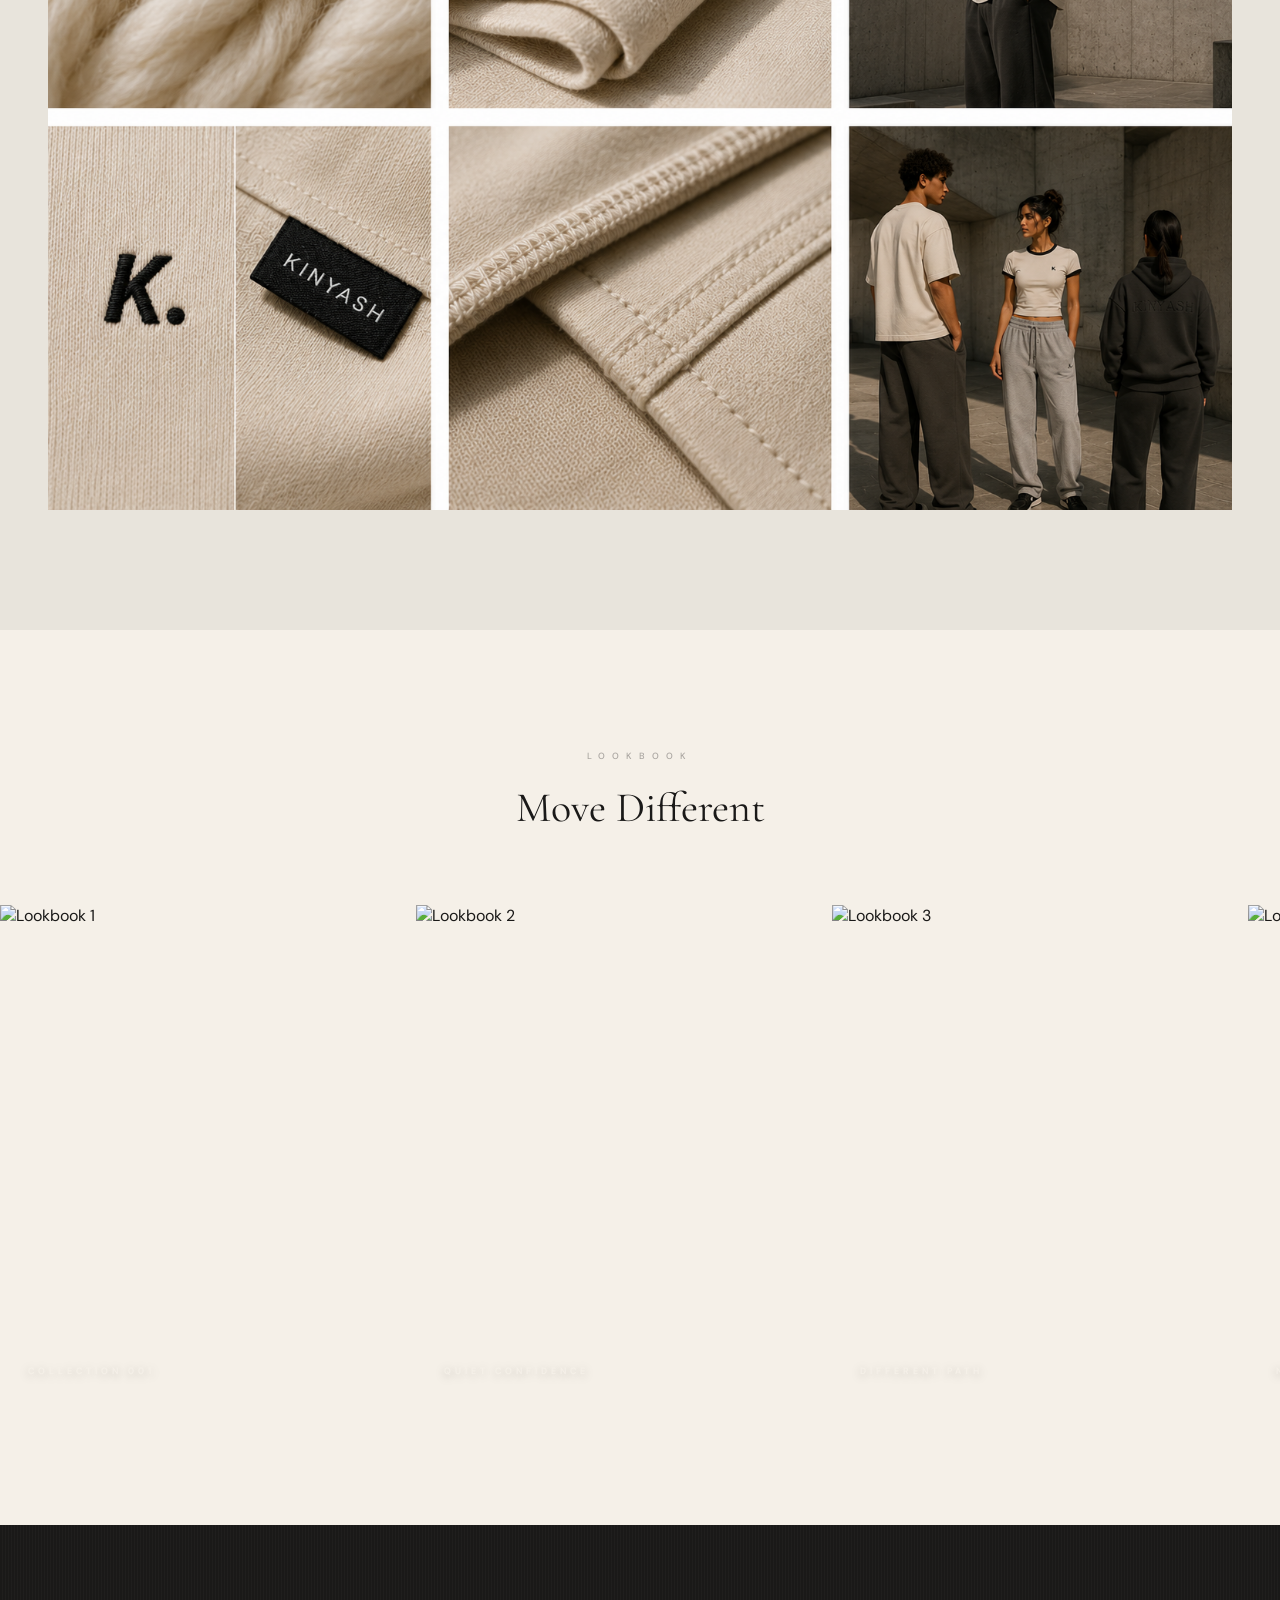
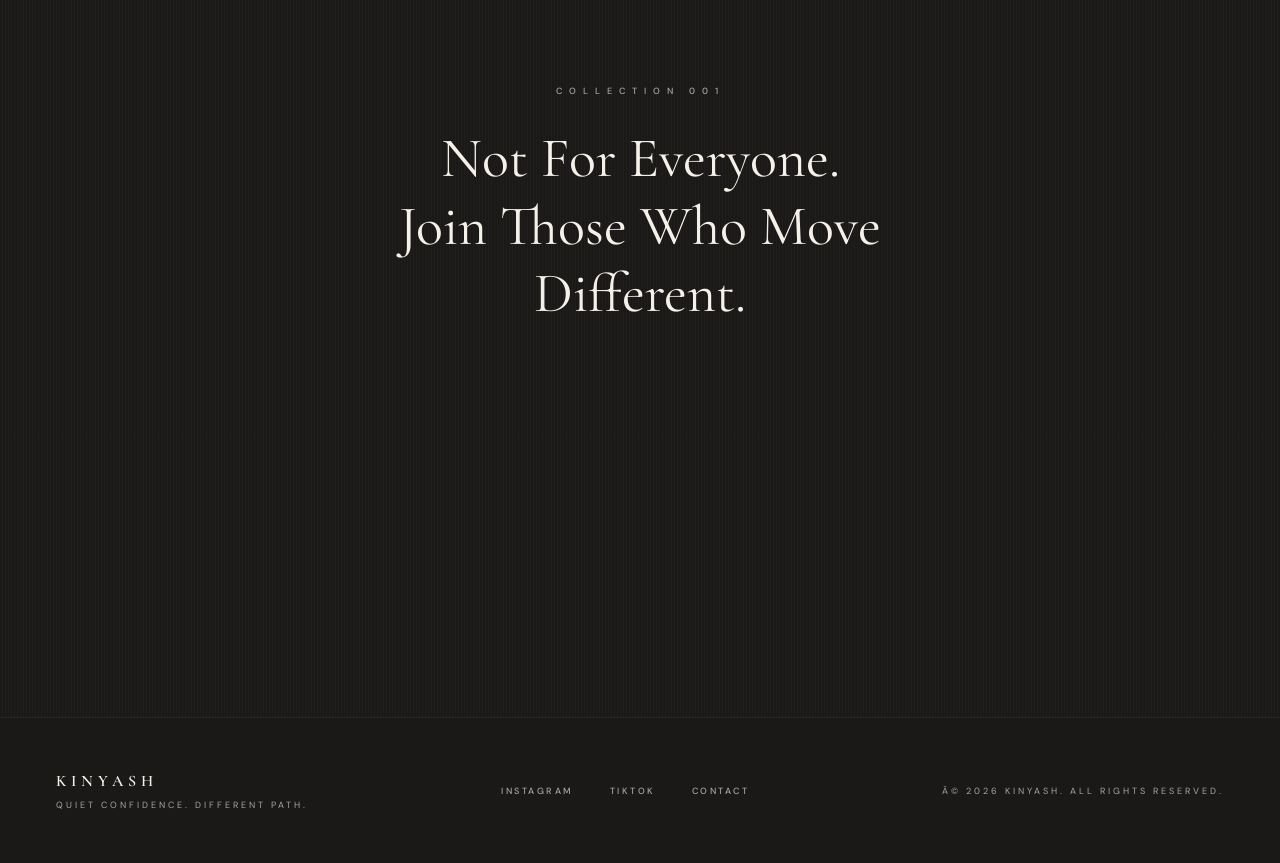
==== commit 4e854be1: "Redesign editorial hero with live clock" ====
--- a/index.html
+++ b/index.html
@@ -55,25 +55,9 @@
             from { opacity: 0; }
             to { opacity: 1; }
         }
-        @keyframes lineExpand {
-            from { width: 0; }
-            to { width: 60px; }
-        }
-        @keyframes float {
-            0%, 100% { transform: translateY(0); }
-            50% { transform: translateY(-10px); }
-        }
-        @keyframes letterSpacing {
-            from { letter-spacing: 20px; opacity: 0; }
-            to { letter-spacing: 14px; opacity: 1; }
-        }
-        @keyframes heroImageZoom {
-            from { transform: scale(1.08); }
-            to { transform: scale(1); }
-        }
-        @keyframes heroOverlayFade {
-            from { opacity: 0.6; }
-            to { opacity: 0.45; }
+        @keyframes heroContentFade {
+            from { opacity: 0; transform: translateY(12px); }
+            to { opacity: 1; transform: translateY(0); }
         }
 
         .animate-on-scroll {
@@ -189,106 +173,66 @@
             color: var(--cream);
         }
 
-        /* Hero with Image */
+        /* Editorial Hero */
         .hero {
-            min-height: 100vh;
+            min-height: 100svh;
             display: flex;
-            flex-direction: column;
             justify-content: center;
             align-items: center;
             position: relative;
             overflow: hidden;
+            isolation: isolate;
         }
         .hero-bg-image {
             position: absolute;
-            top: 0;
-            left: 0;
-            right: 0;
-            bottom: 0;
-            background-image: url('assets/kinyash-hero.png');
+            inset: 0;
+            z-index: -2;
+            background-image: url('assets/ChatGPT Image Jun 25, 2026, 04_48_23 PM.png');
             background-size: cover;
-            background-position: center 30%;
-            transform-origin: center;
-            animation: heroImageZoom 2.5s cubic-bezier(0.16, 1, 0.3, 1) forwards;
+            background-position: center;
         }
         .hero-overlay {
             position: absolute;
-            top: 0;
-            left: 0;
-            right: 0;
-            bottom: 0;
-            background: linear-gradient(
-                to bottom,
-                rgba(10, 10, 9, 0.58) 0%,
-                rgba(10, 10, 9, 0.42) 42%,
-                rgba(10, 10, 9, 0.68) 100%
-            );
-            animation: heroOverlayFade 2s ease-out forwards;
+            inset: 0;
+            z-index: -1;
+            background: rgba(10, 9, 8, 0.27);
         }
         .hero-content {
-            text-align: center;
-            z-index: 2;
-            padding: 0 24px;
-        }
-        .hero-collection {
-            font-family: 'DM Sans', sans-serif;
-            font-size: 9px;
-            font-weight: 500;
-            letter-spacing: 7px;
-            text-transform: uppercase;
-            color: rgba(245, 240, 232, 0.6);
-            margin-bottom: 36px;
-            animation: fadeInUp 1s ease-out 0.3s both;
-        }
-        .hero-title {
-            font-family: 'Cormorant Garamond', serif;
-            font-size: clamp(56px, 12vw, 150px);
-            font-weight: 400;
-            letter-spacing: 16px;
-            line-height: 0.95;
-            color: var(--cream);
-            margin-bottom: 28px;
-            animation: letterSpacing 1.6s cubic-bezier(0.16, 1, 0.3, 1) 0.5s both;
-        }
-        .hero-line {
-            width: 60px;
-            height: 1px;
-            background: rgba(245, 240, 232, 0.5);
-            margin: 0 auto 28px;
-            animation: lineExpand 1s ease-out 1s both;
-        }
-        .hero-tagline {
-            font-family: 'Cormorant Garamond', serif;
-            font-size: 16px;
-            font-weight: 400;
-            font-style: italic;
-            letter-spacing: 4px;
-            color: rgba(245, 240, 232, 0.8);
-            animation: fadeInUp 1s ease-out 1.2s both;
-        }
-        .hero-scroll {
-            position: absolute;
-            bottom: 48px;
-            left: 50%;
-            transform: translateX(-50%);
+            width: min(92%, 900px);
             display: flex;
             flex-direction: column;
             align-items: center;
-            gap: 12px;
-            animation: fadeIn 1s ease-out 1.6s both;
-        }
-        .hero-scroll-text {
-            font-size: 8px;
-            letter-spacing: 4px;
-            text-transform: uppercase;
-            color: rgba(245, 240, 232, 0.5);
-            writing-mode: vertical-rl;
-        }
-        .hero-scroll-line {
-            width: 1px;
-            height: 40px;
-            background: linear-gradient(to bottom, rgba(245, 240, 232, 0.3), transparent);
-            animation: float 2s ease-in-out infinite;
+            text-align: center;
+            color: #fff;
+            animation: heroContentFade 1.2s ease-out both;
+        }
+        .hero-clock {
+            margin-bottom: clamp(56px, 9vh, 96px);
+            font-family: 'DM Sans', sans-serif;
+            font-size: clamp(20px, 3vw, 48px);
+            font-weight: 300;
+            letter-spacing: 0.12em;
+            line-height: 1;
+            color: rgba(255, 255, 255, 0.9);
+            font-variant-numeric: tabular-nums;
+        }
+        .hero-title {
+            margin: 0 0 clamp(44px, 7vh, 72px);
+            font-family: 'DM Sans', sans-serif;
+            font-size: clamp(54px, 11vw, 142px);
+            font-weight: 600;
+            letter-spacing: 0.12em;
+            line-height: 0.9;
+            color: #fff;
+        }
+        .hero-tagline {
+            margin: 0;
+            font-family: 'DM Sans', sans-serif;
+            font-size: clamp(17px, 2vw, 25px);
+            font-weight: 500;
+            letter-spacing: 0.04em;
+            line-height: 1.55;
+            color: #fff;
         }
 
         /* Section Divider */
@@ -816,9 +760,6 @@
                 font-size: 9px;
                 letter-spacing: 1.5px;
             }
-            .hero-bg-image {
-                background-position: 64% 30%;
-            }
             .product-editorial,
             .product-editorial:nth-child(even) {
                 grid-template-columns: 1fr;
@@ -872,7 +813,8 @@
                 padding: 36px 24px;
             }
             .hero-title {
-                letter-spacing: 8px;
+                font-size: clamp(46px, 16vw, 82px);
+                letter-spacing: 0.08em;
             }
             .mobile-menu-btn {
                 display: none;
@@ -909,13 +851,18 @@
                 letter-spacing: 4px;
             }
             .hero-title {
-                font-size: 48px;
-                letter-spacing: 5px;
+                font-size: clamp(40px, 15vw, 58px);
+                letter-spacing: 0.06em;
             }
             .hero-tagline {
-                font-size: 14px;
-                letter-spacing: 2px;
+                font-size: 16px;
+                letter-spacing: 0.02em;
                 line-height: 1.6;
+            }
+            .hero-clock {
+                margin-bottom: 52px;
+                font-size: clamp(20px, 7vw, 30px);
+                letter-spacing: 0.08em;
             }
         }
 
@@ -964,14 +911,9 @@
         <div class="hero-bg-image"></div>
         <div class="hero-overlay"></div>
         <div class="hero-content">
-            <p class="hero-collection">Collection 001</p>
+            <time class="hero-clock" id="hero-clock" aria-label="Current local time">00:00:00</time>
             <h1 class="hero-title">KINYASH</h1>
-            <div class="hero-line"></div>
-            <p class="hero-tagline">Quiet Confidence. Different Path.</p>
-        </div>
-        <div class="hero-scroll">
-            <span class="hero-scroll-text">Scroll</span>
-            <div class="hero-scroll-line"></div>
+            <p class="hero-tagline">Quiet Confidence.<br>Different Path.</p>
         </div>
     </section>
 
@@ -1296,6 +1238,20 @@
 
     <script>
         const nav = document.getElementById('nav');
+        const heroClock = document.getElementById('hero-clock');
+
+        function updateHeroClock() {
+            heroClock.textContent = new Intl.DateTimeFormat('en-GB', {
+                hour: '2-digit',
+                minute: '2-digit',
+                second: '2-digit',
+                hour12: false
+            }).format(new Date());
+        }
+
+        updateHeroClock();
+        setInterval(updateHeroClock, 1000);
+
         window.addEventListener('scroll', () => {
             if (window.scrollY > 100) {
                 nav.classList.add('scrolled');
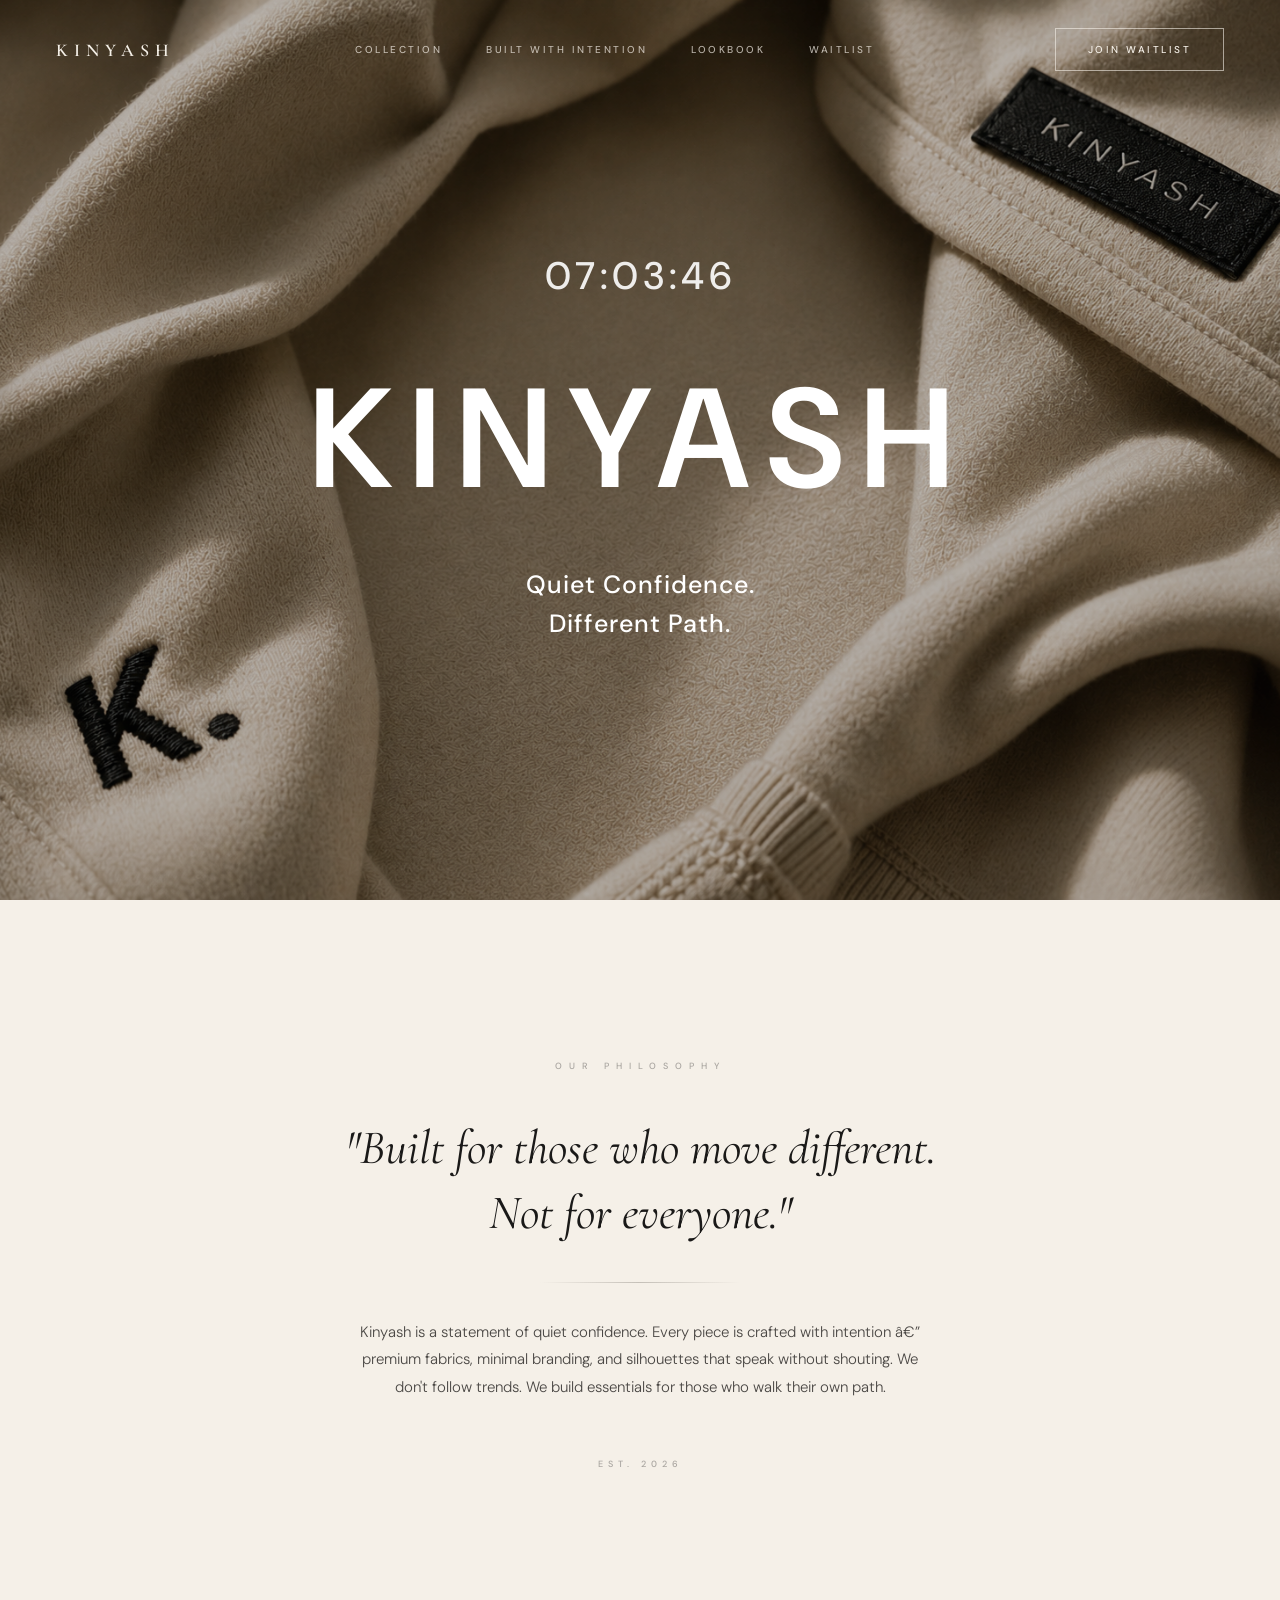
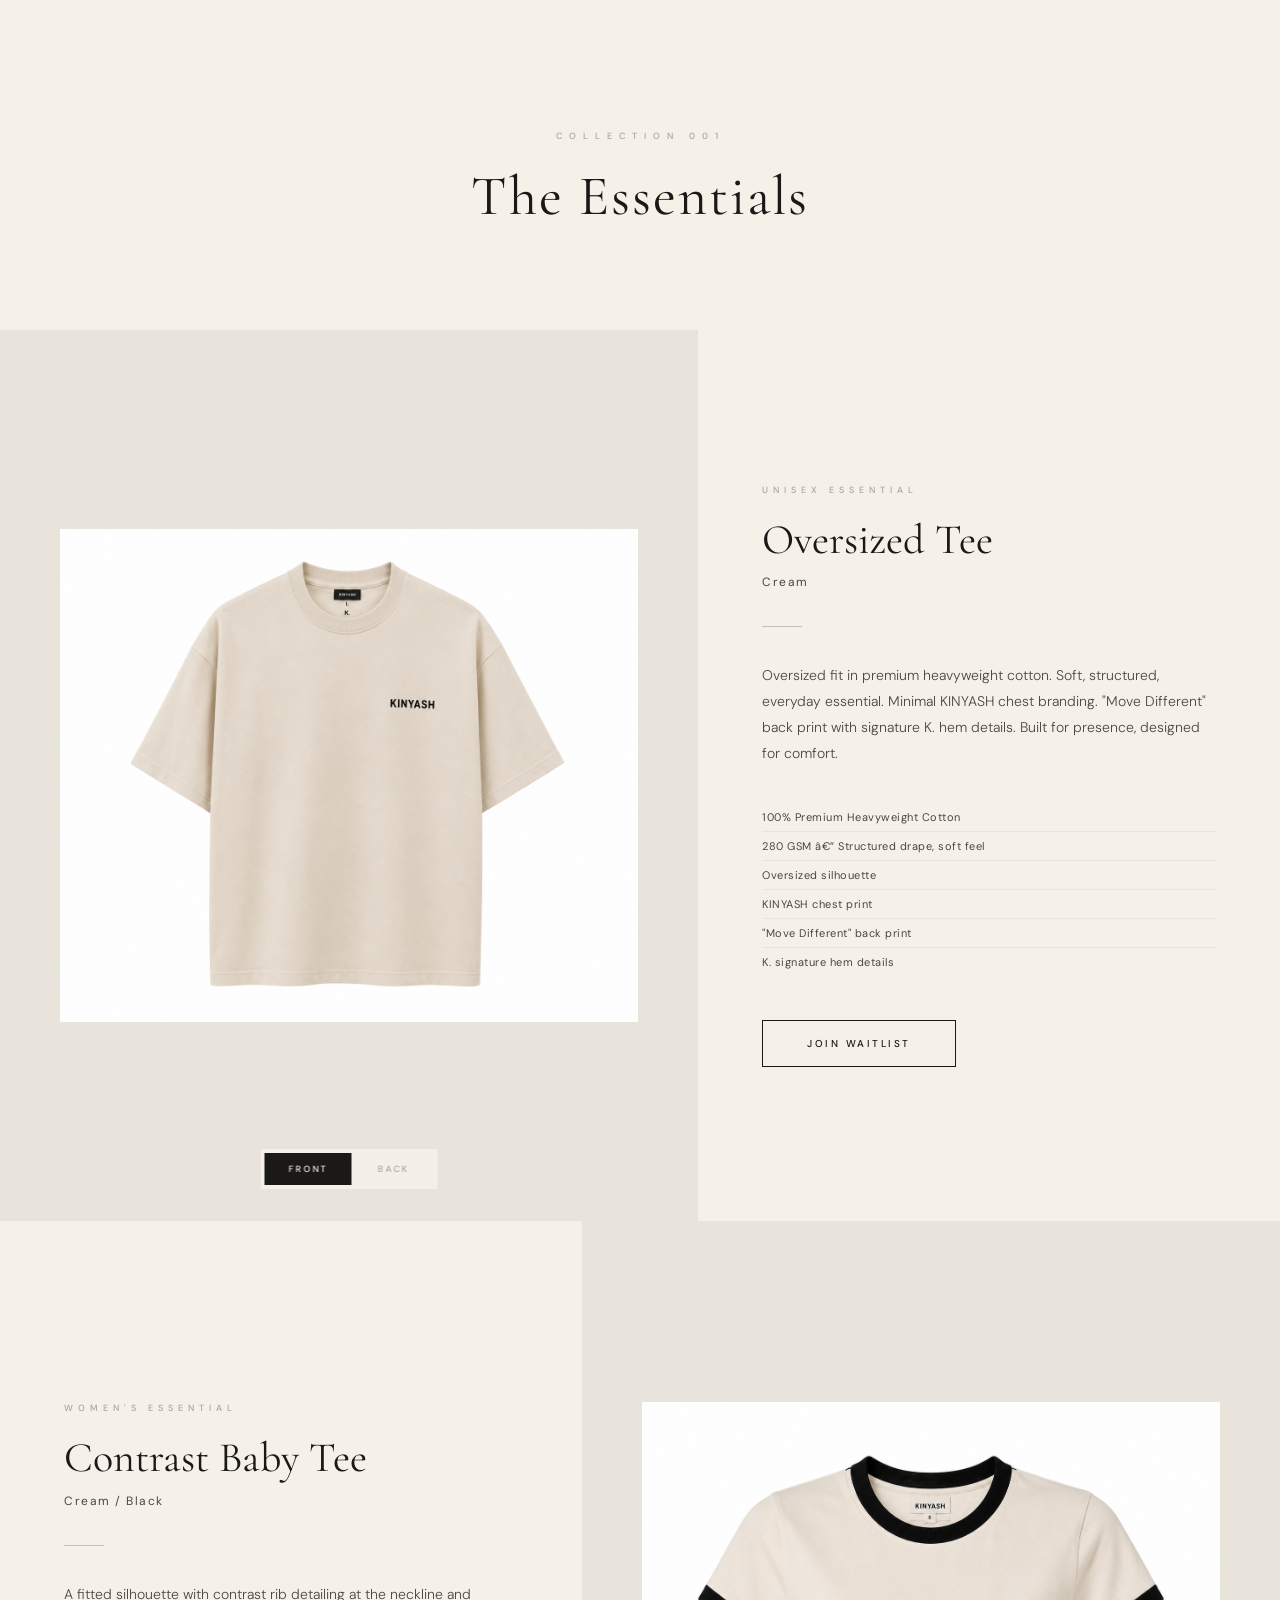
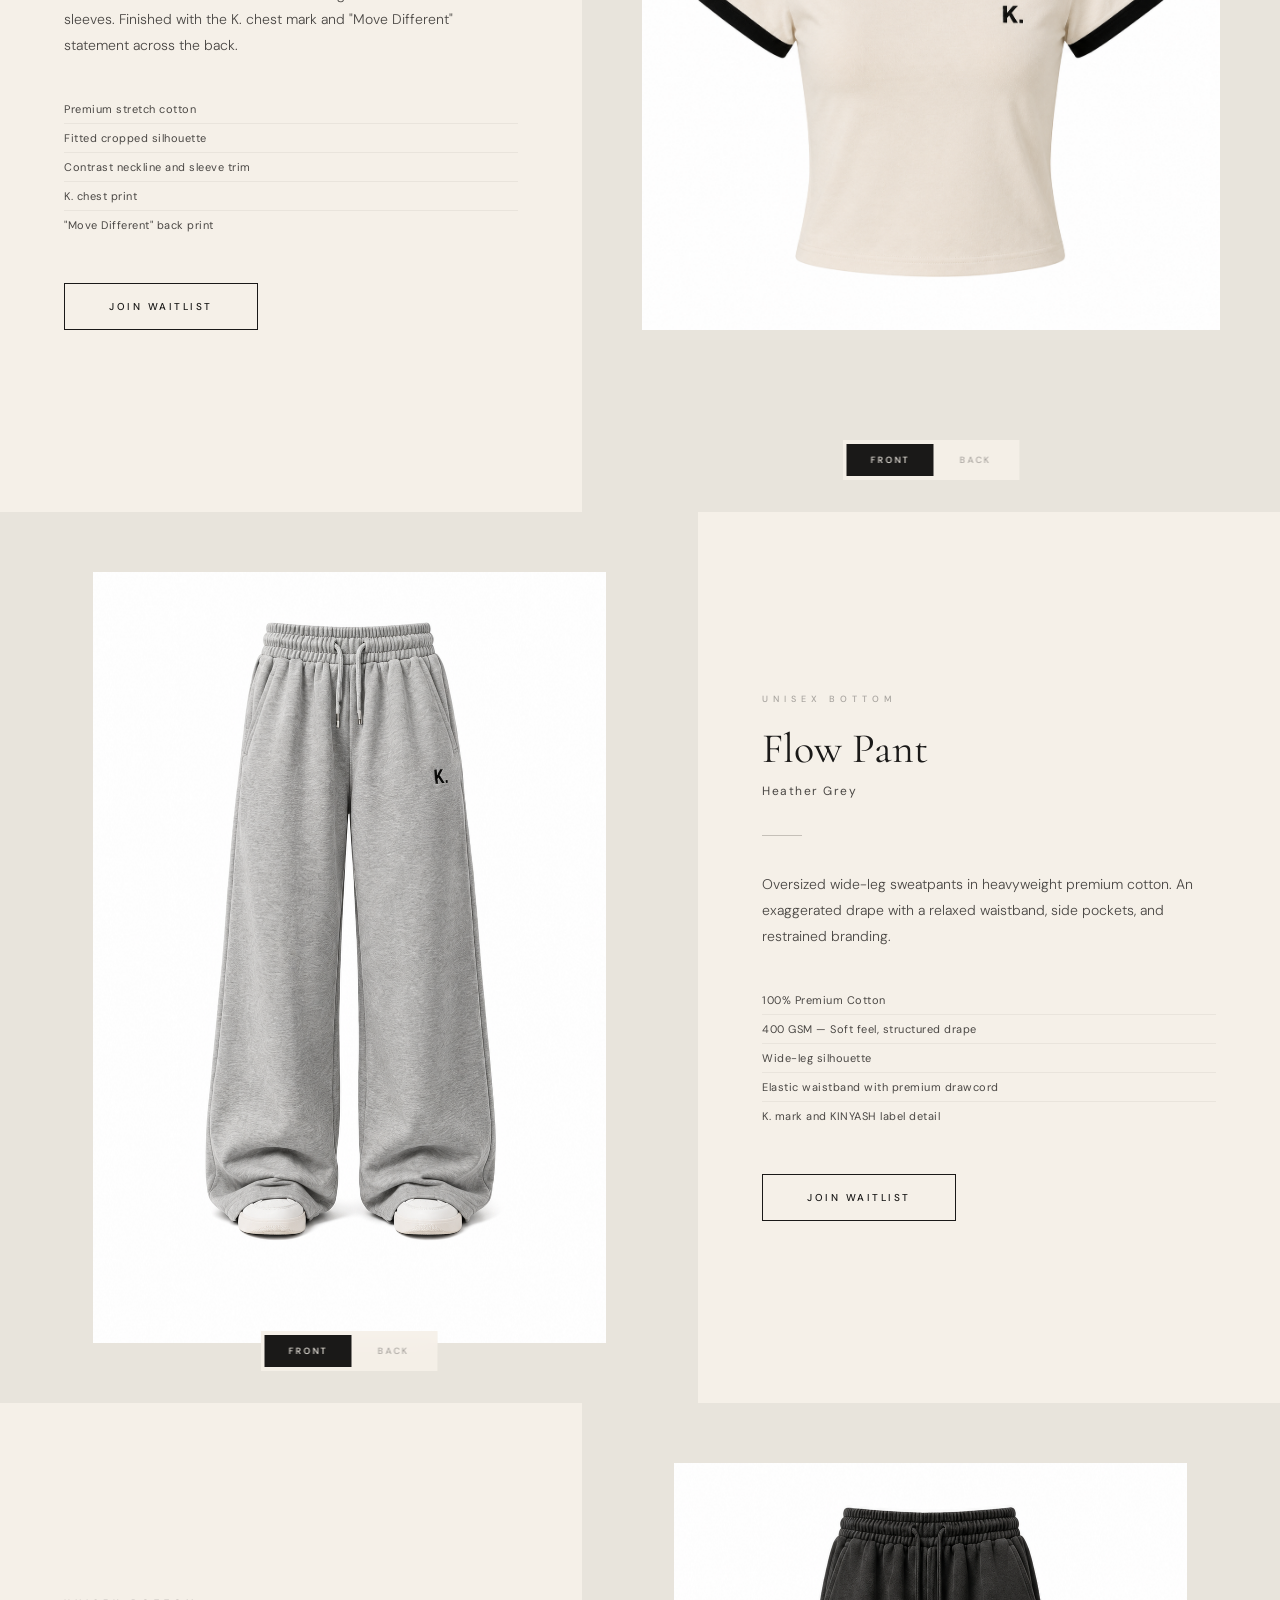
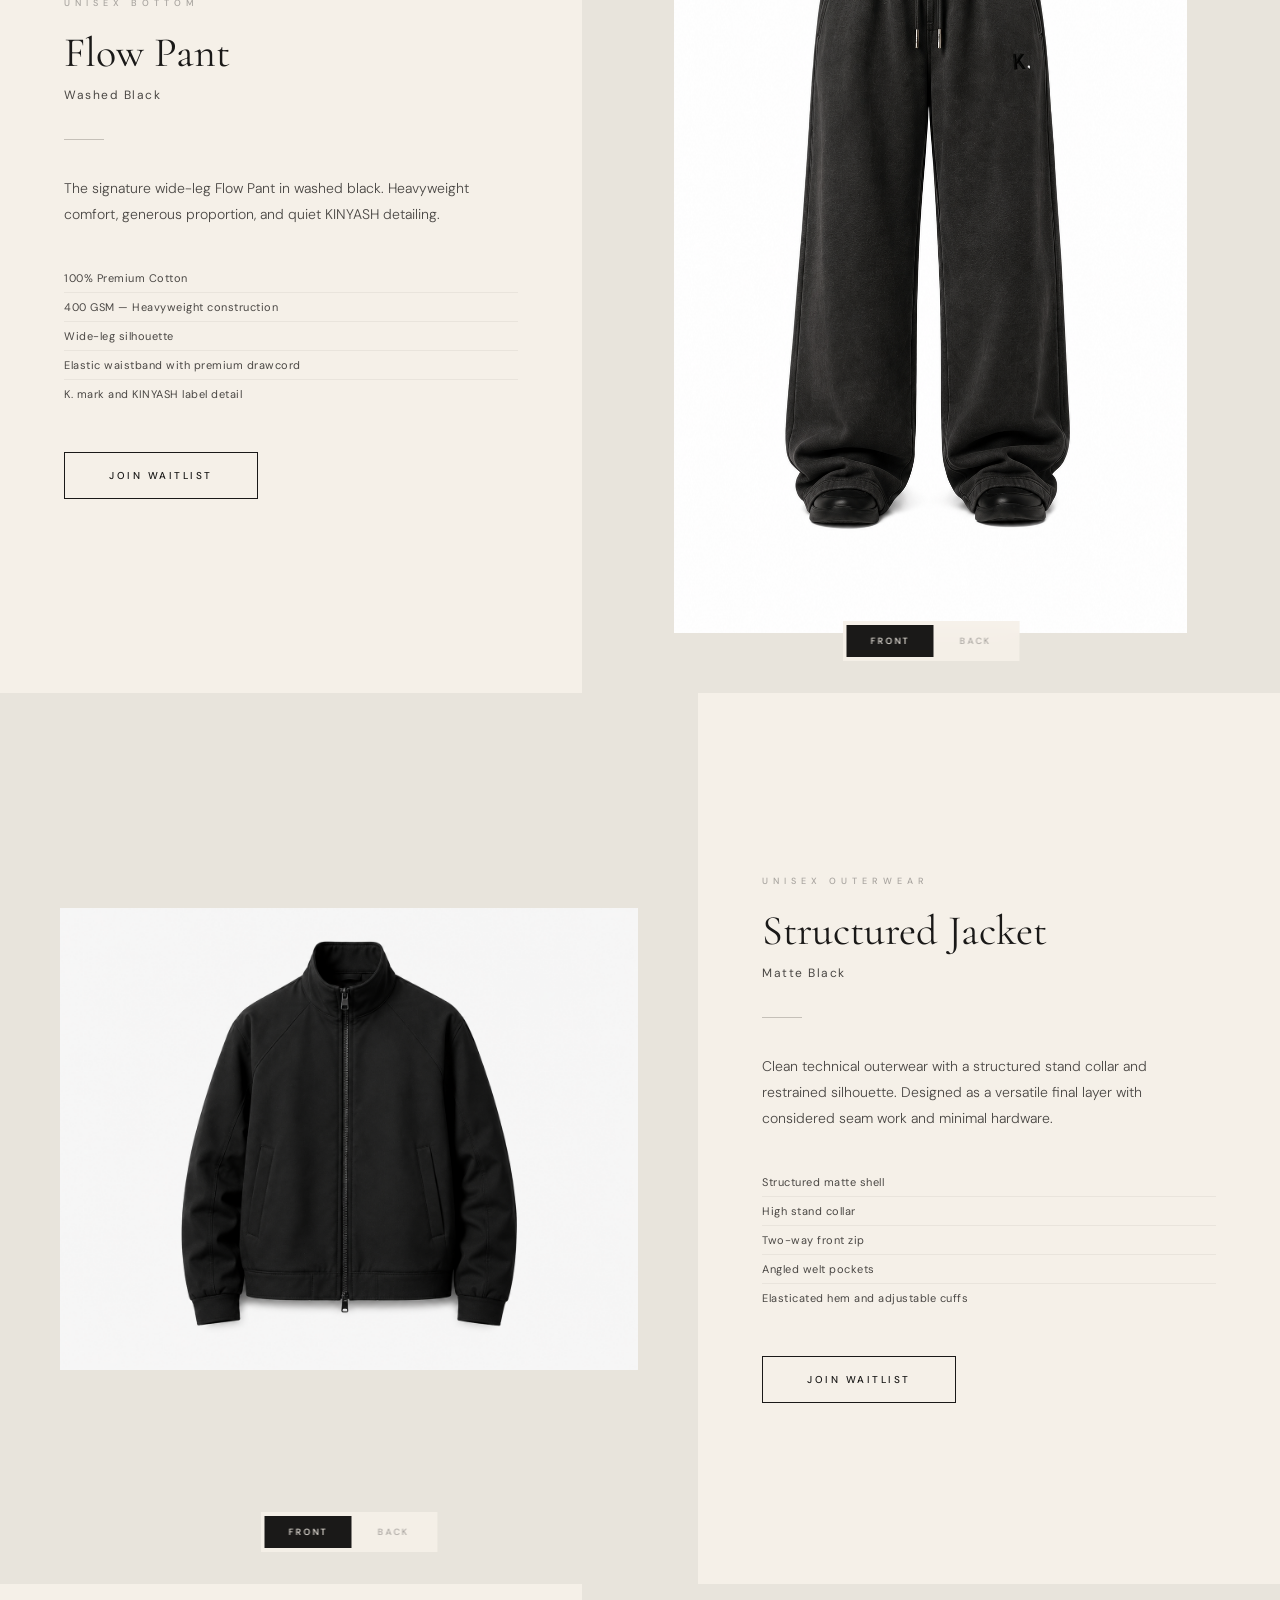
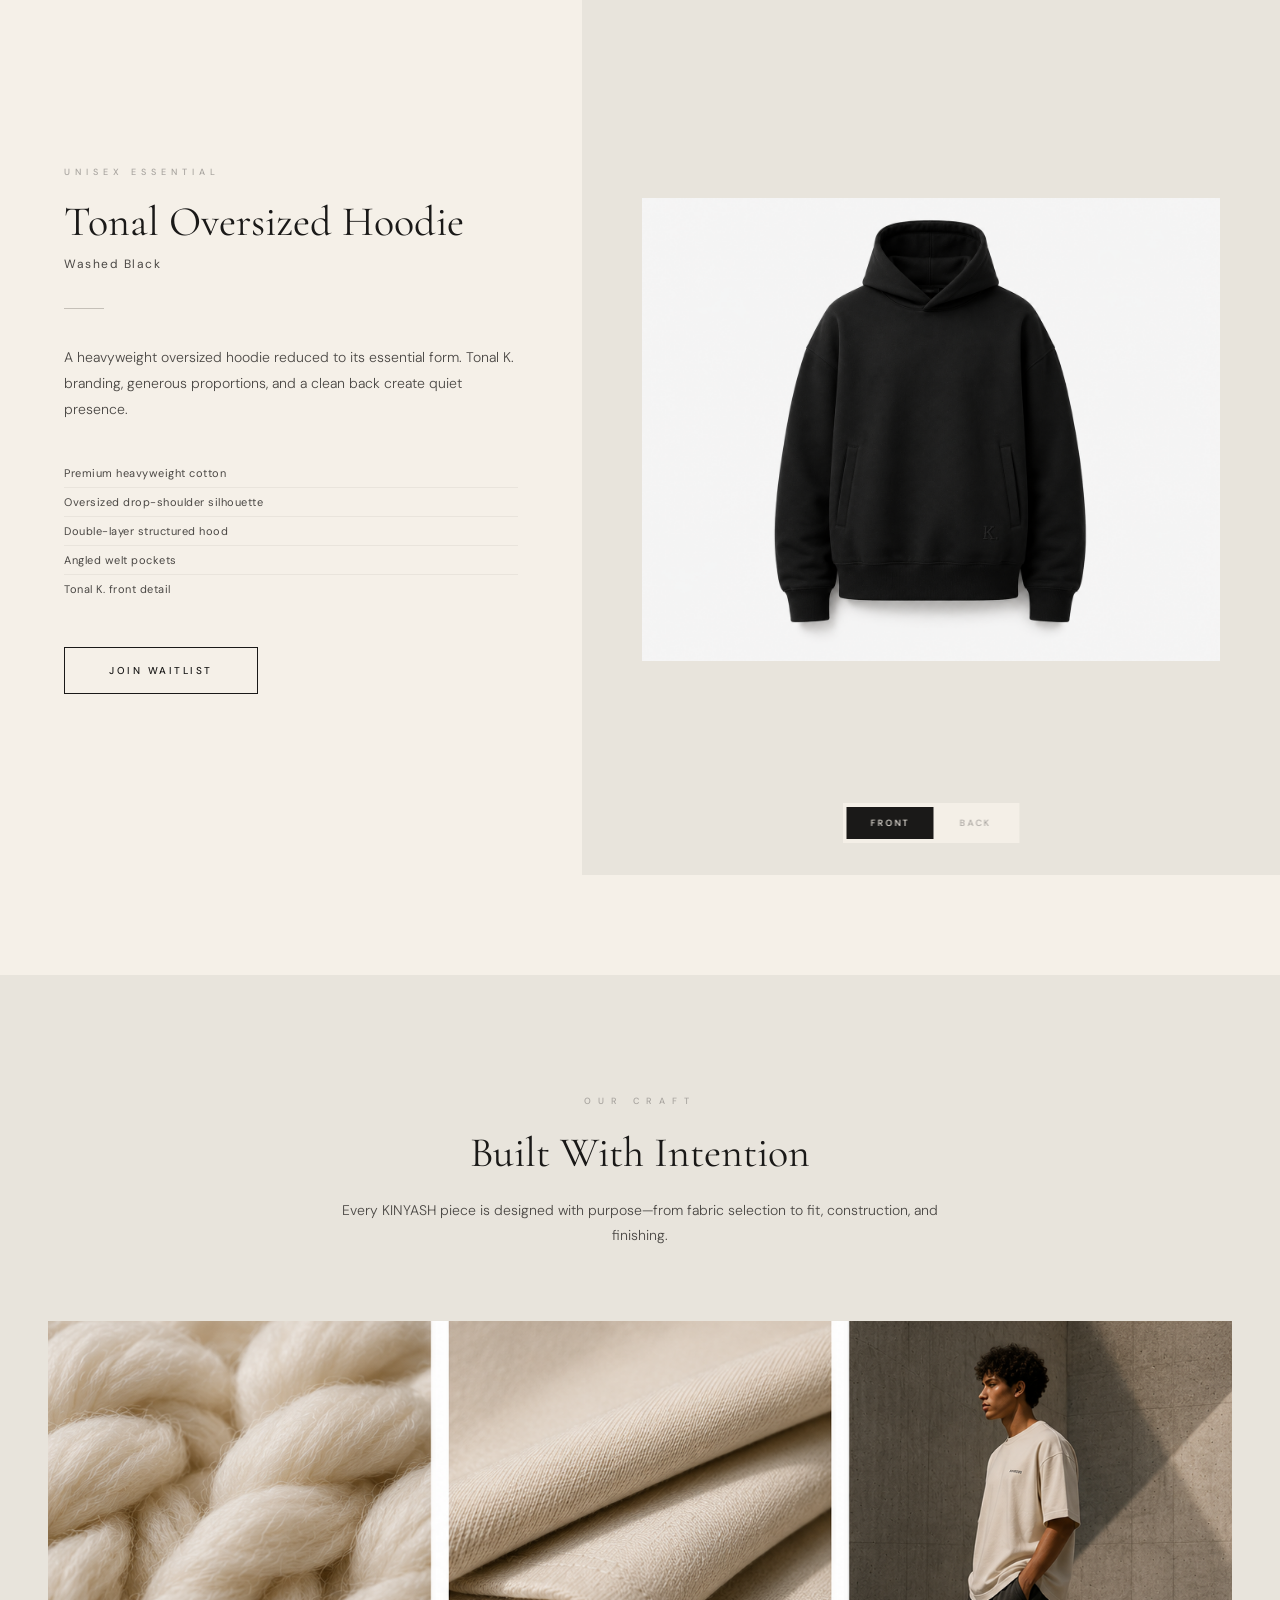
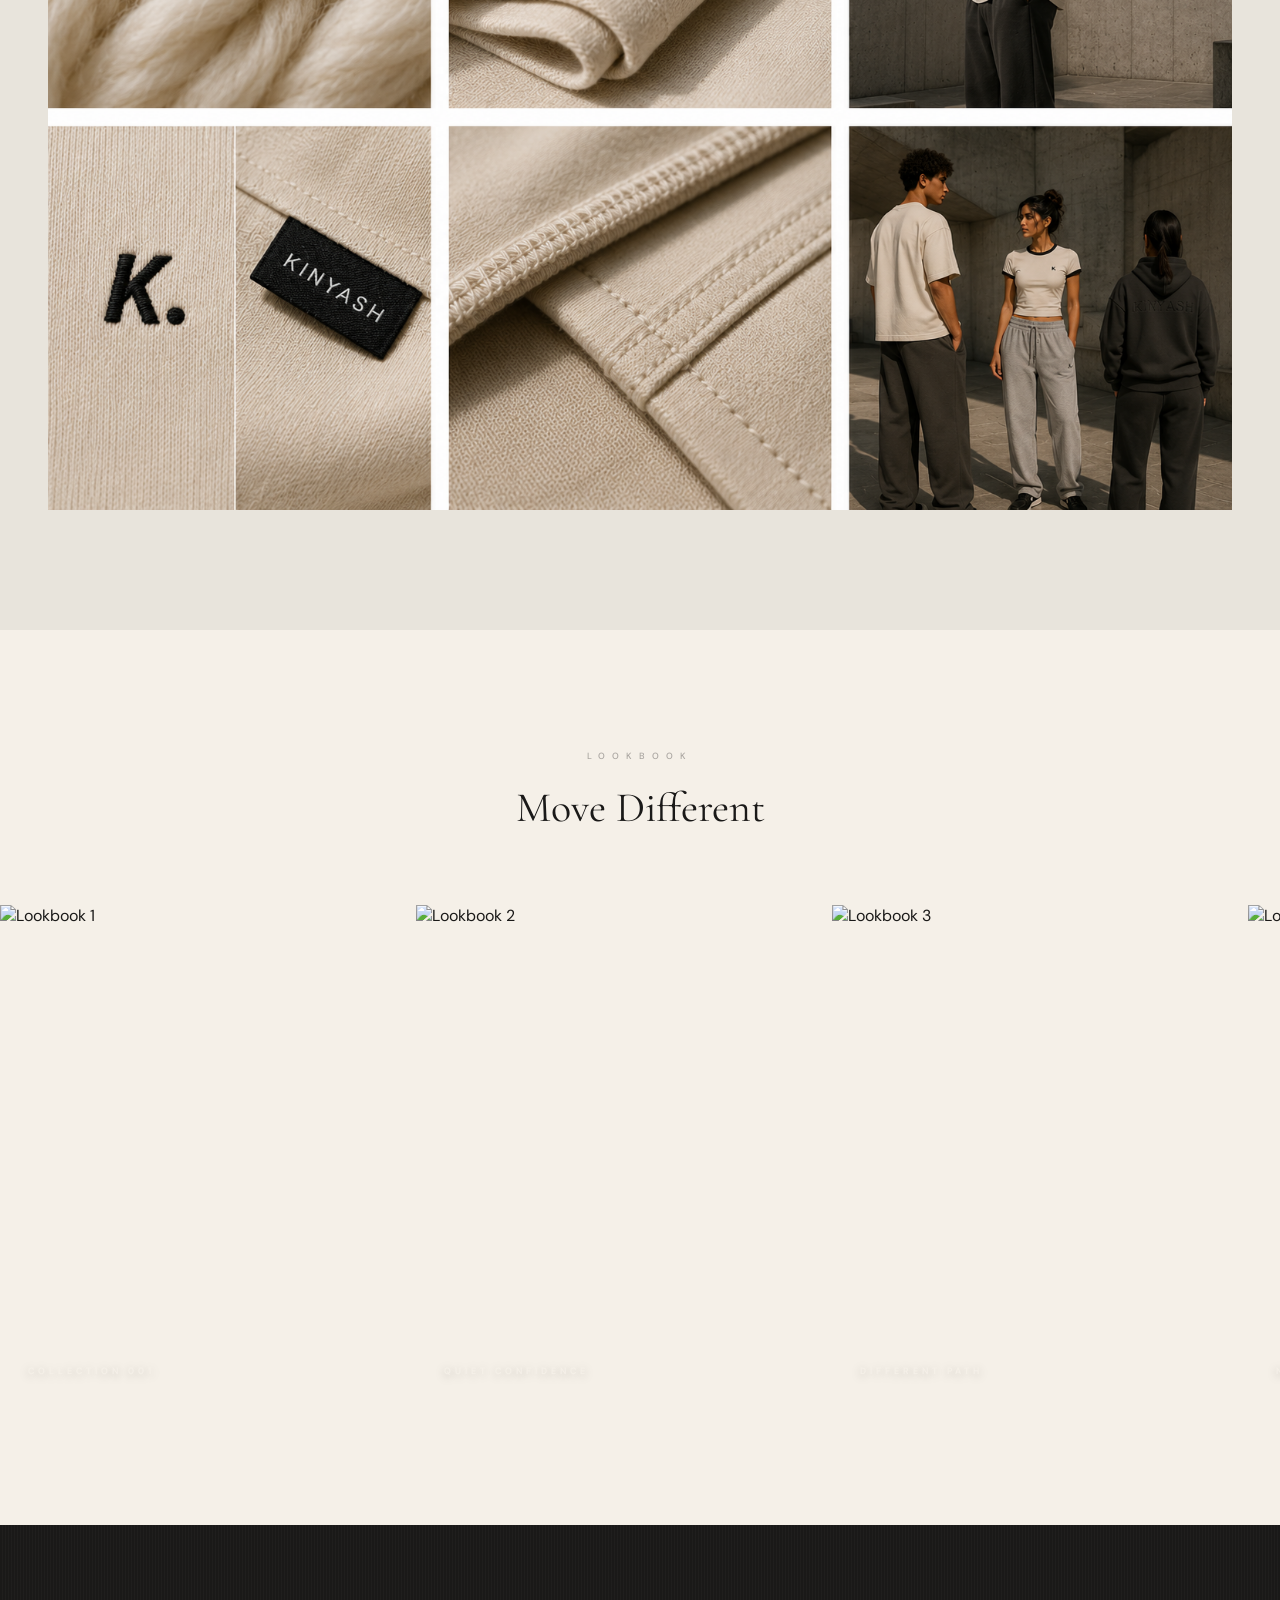
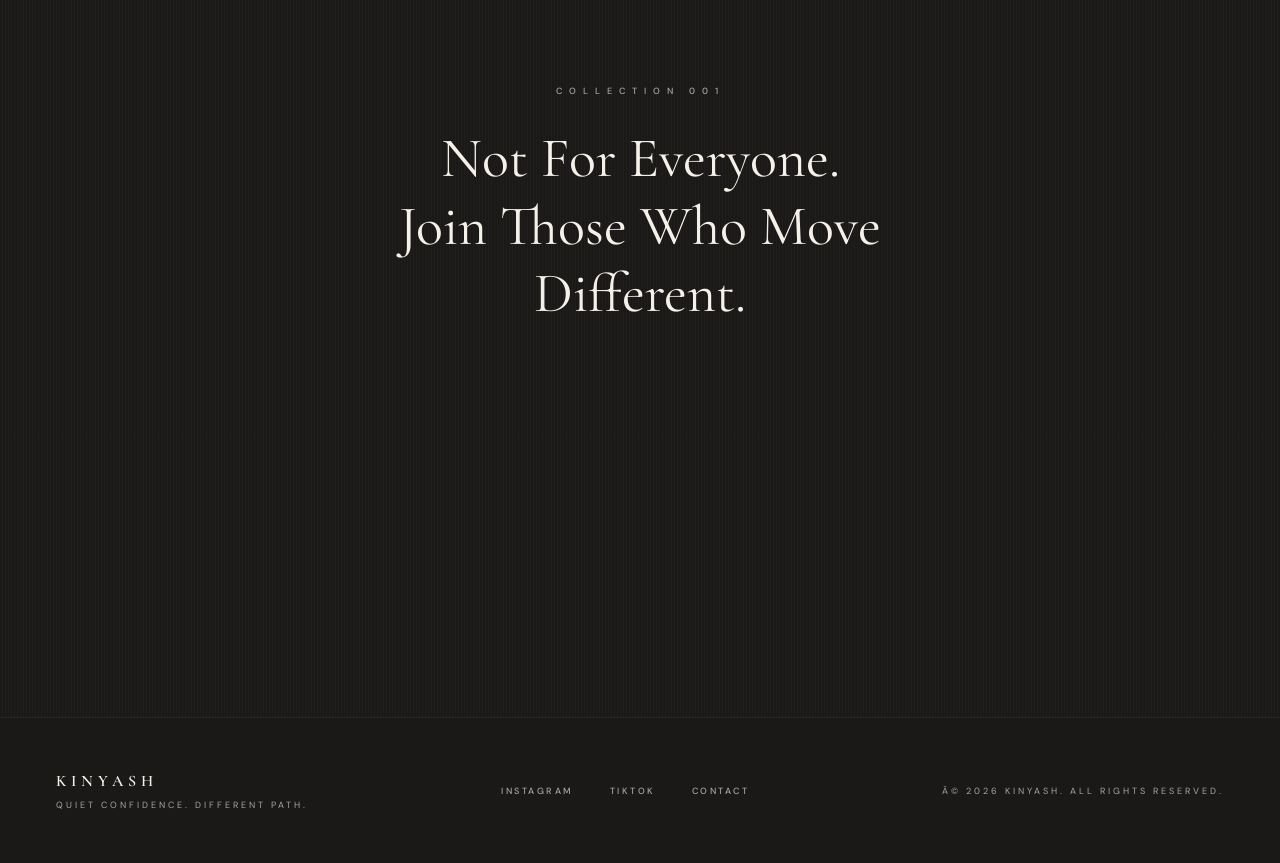
==== commit db72a629: "Improve hero clock readability" ====
--- a/index.html
+++ b/index.html
@@ -210,7 +210,7 @@
             margin-bottom: clamp(56px, 9vh, 96px);
             font-family: 'DM Sans', sans-serif;
             font-size: clamp(20px, 3vw, 48px);
-            font-weight: 300;
+            font-weight: 500;
             letter-spacing: 0.12em;
             line-height: 1;
             color: rgba(255, 255, 255, 0.9);
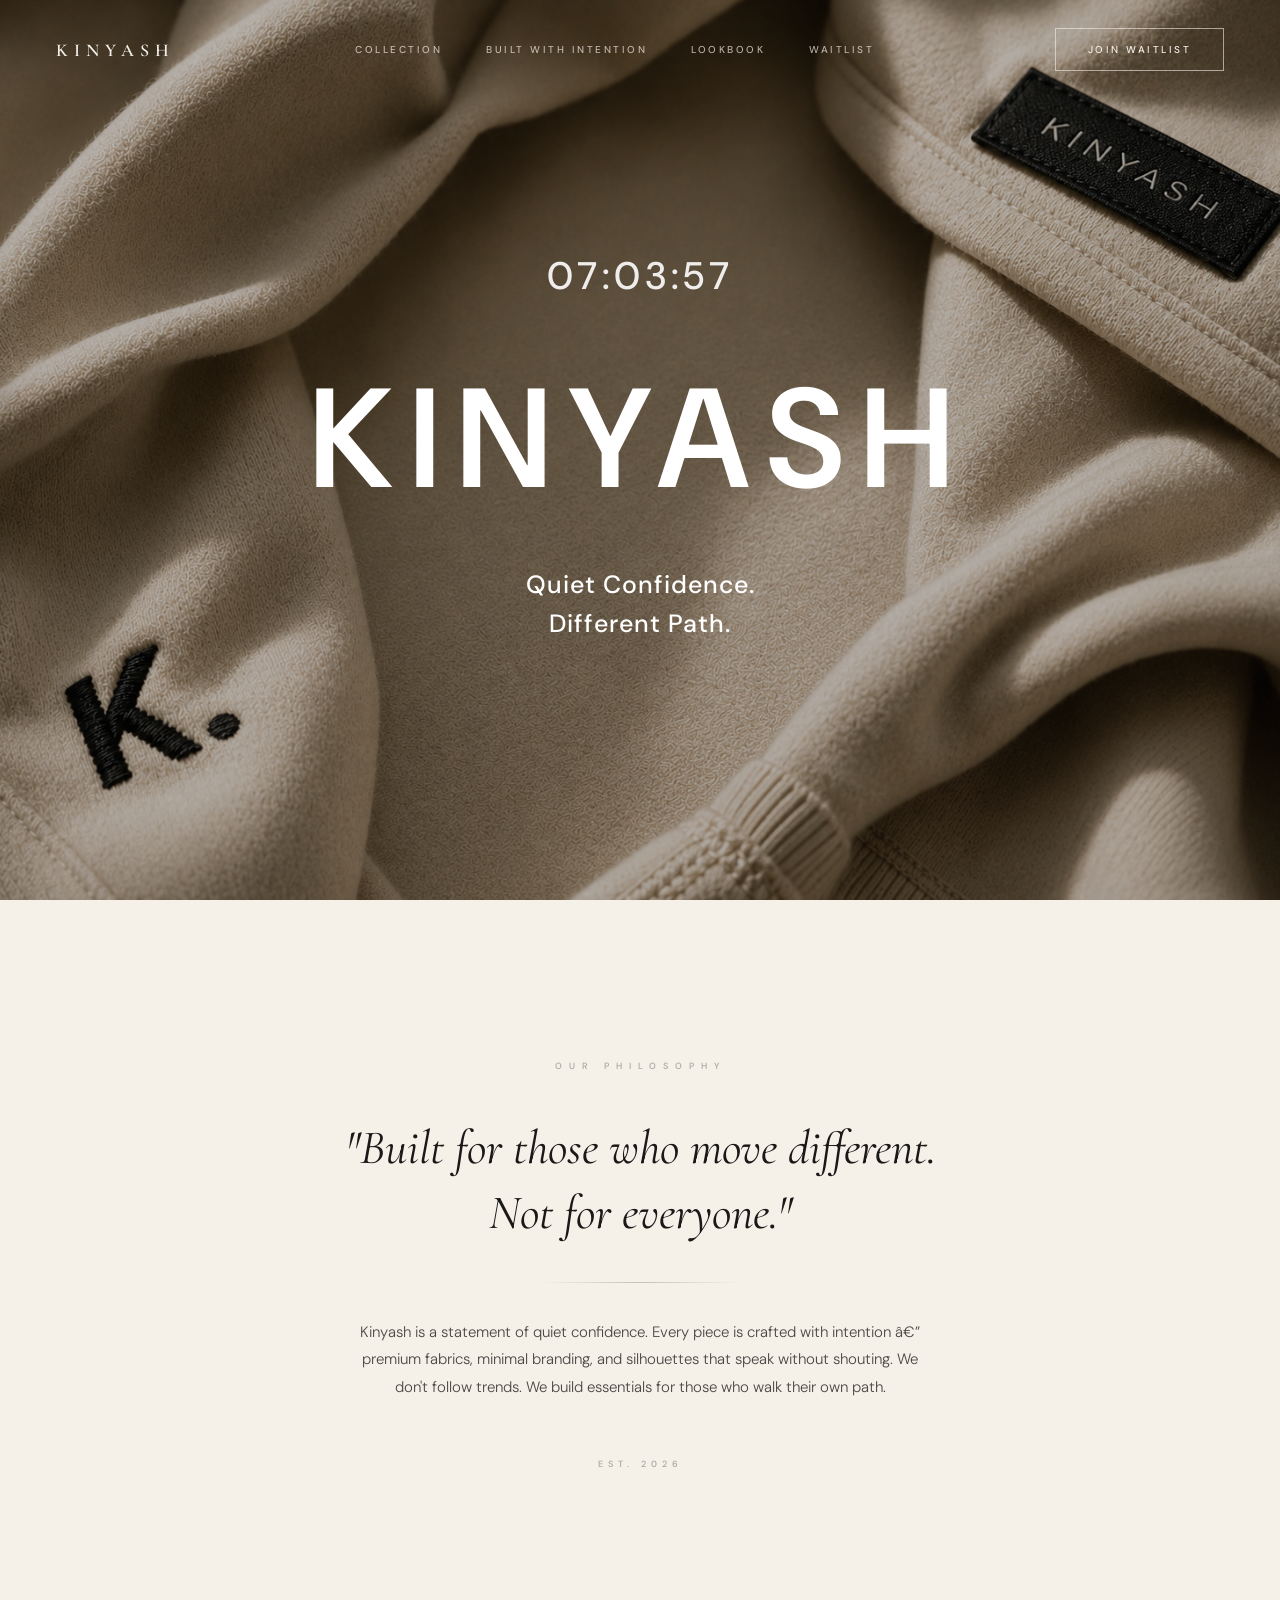
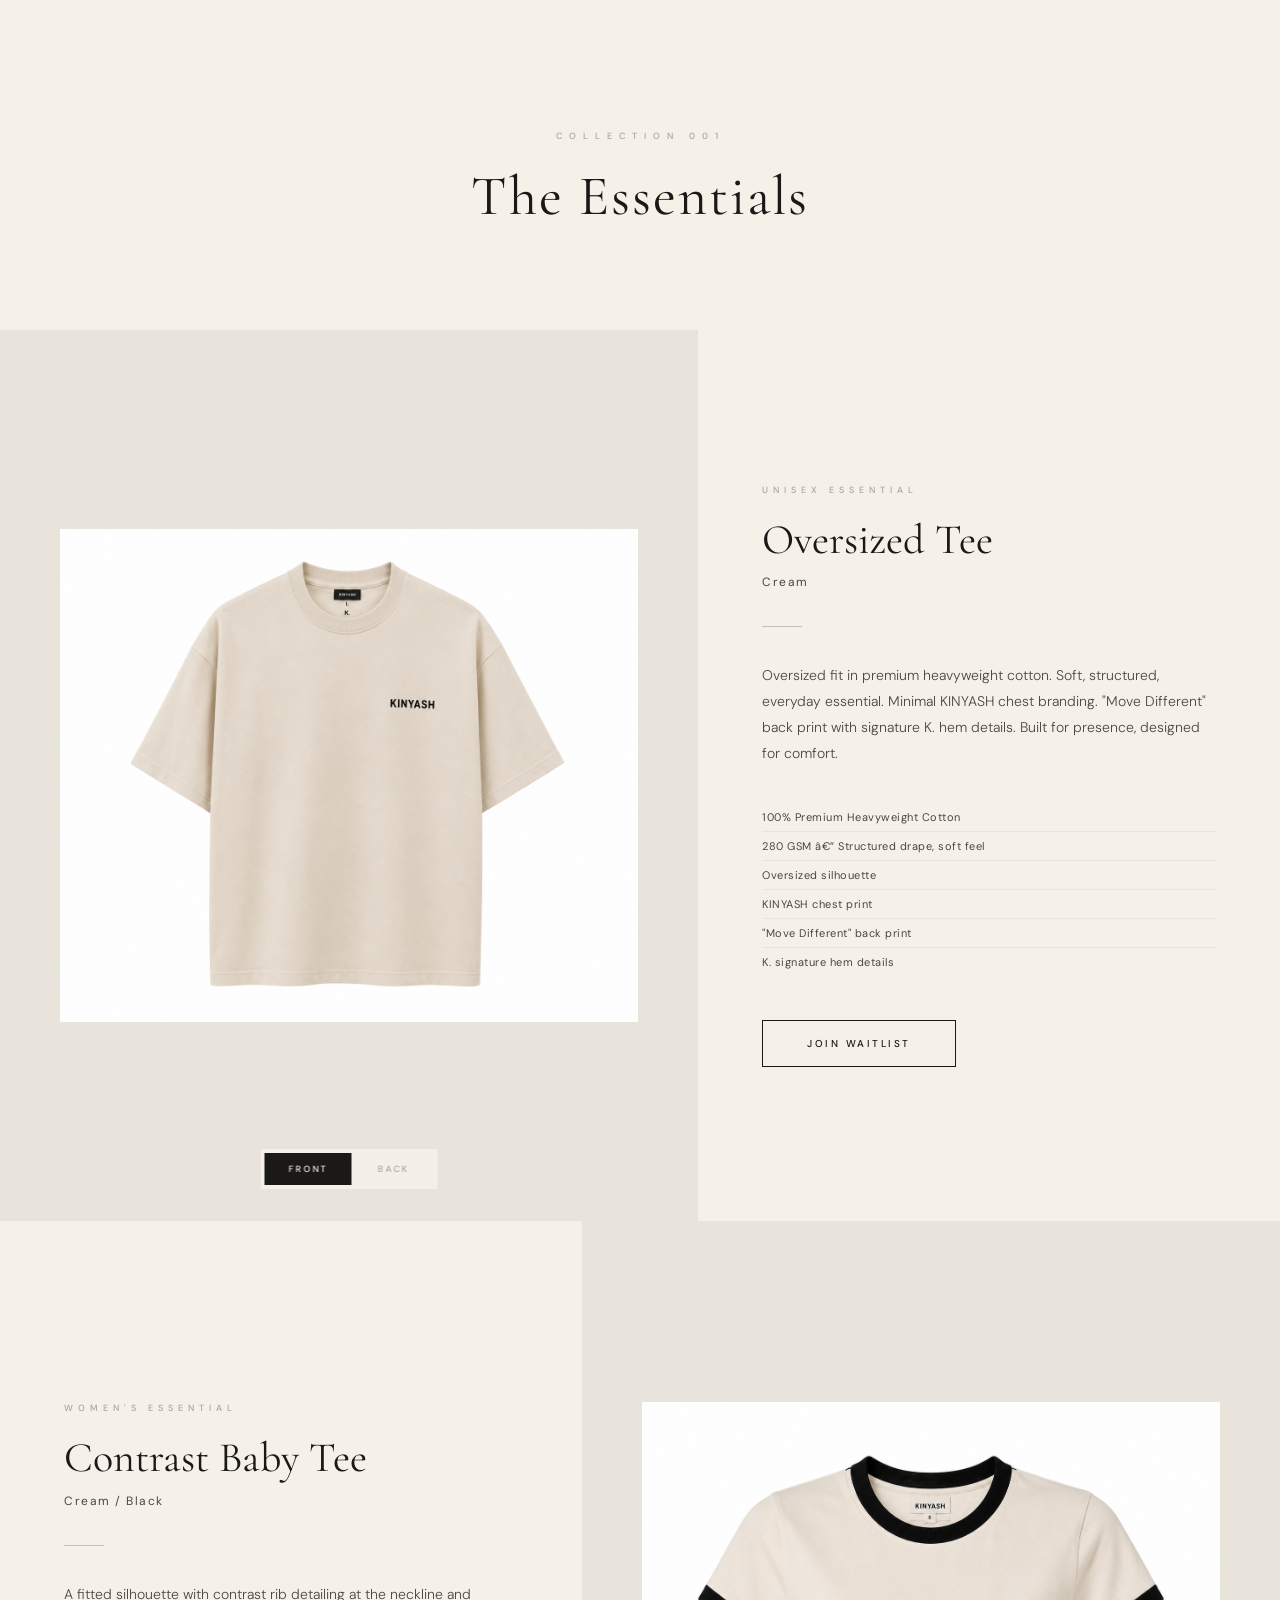
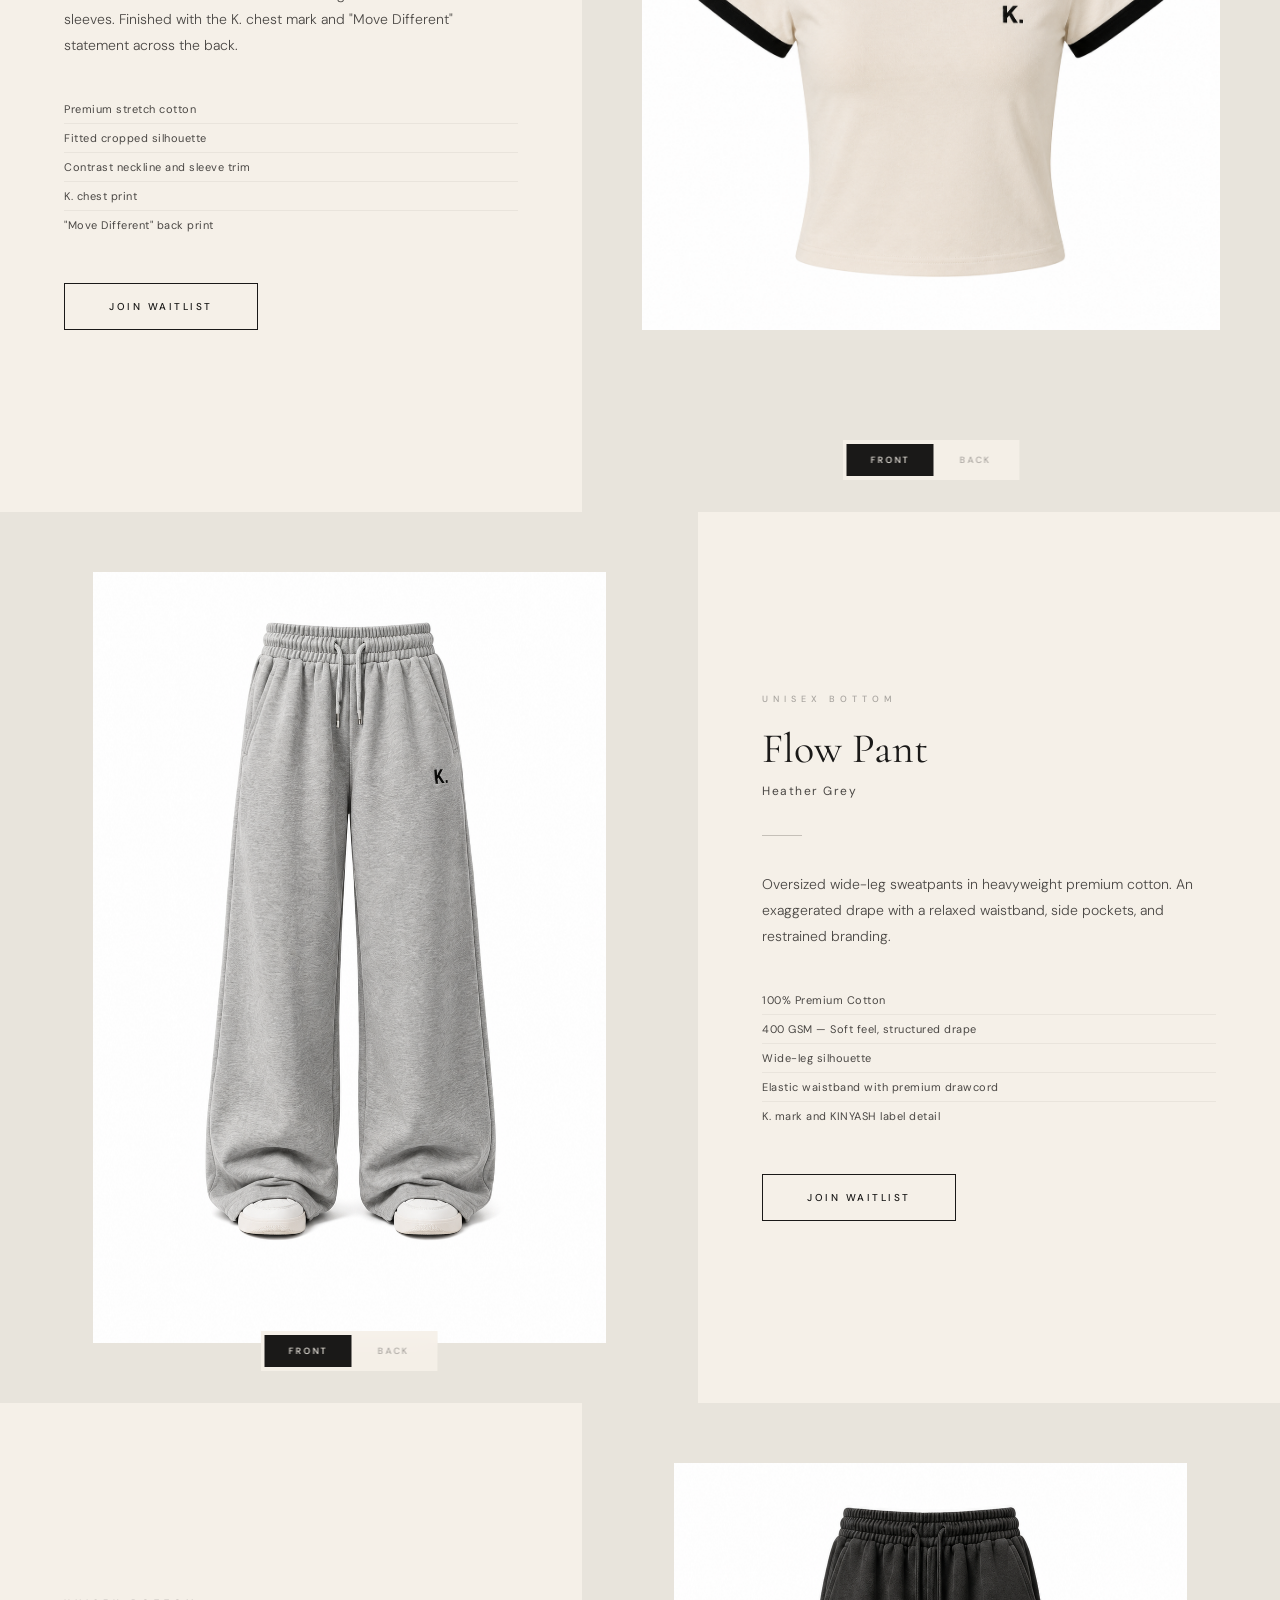
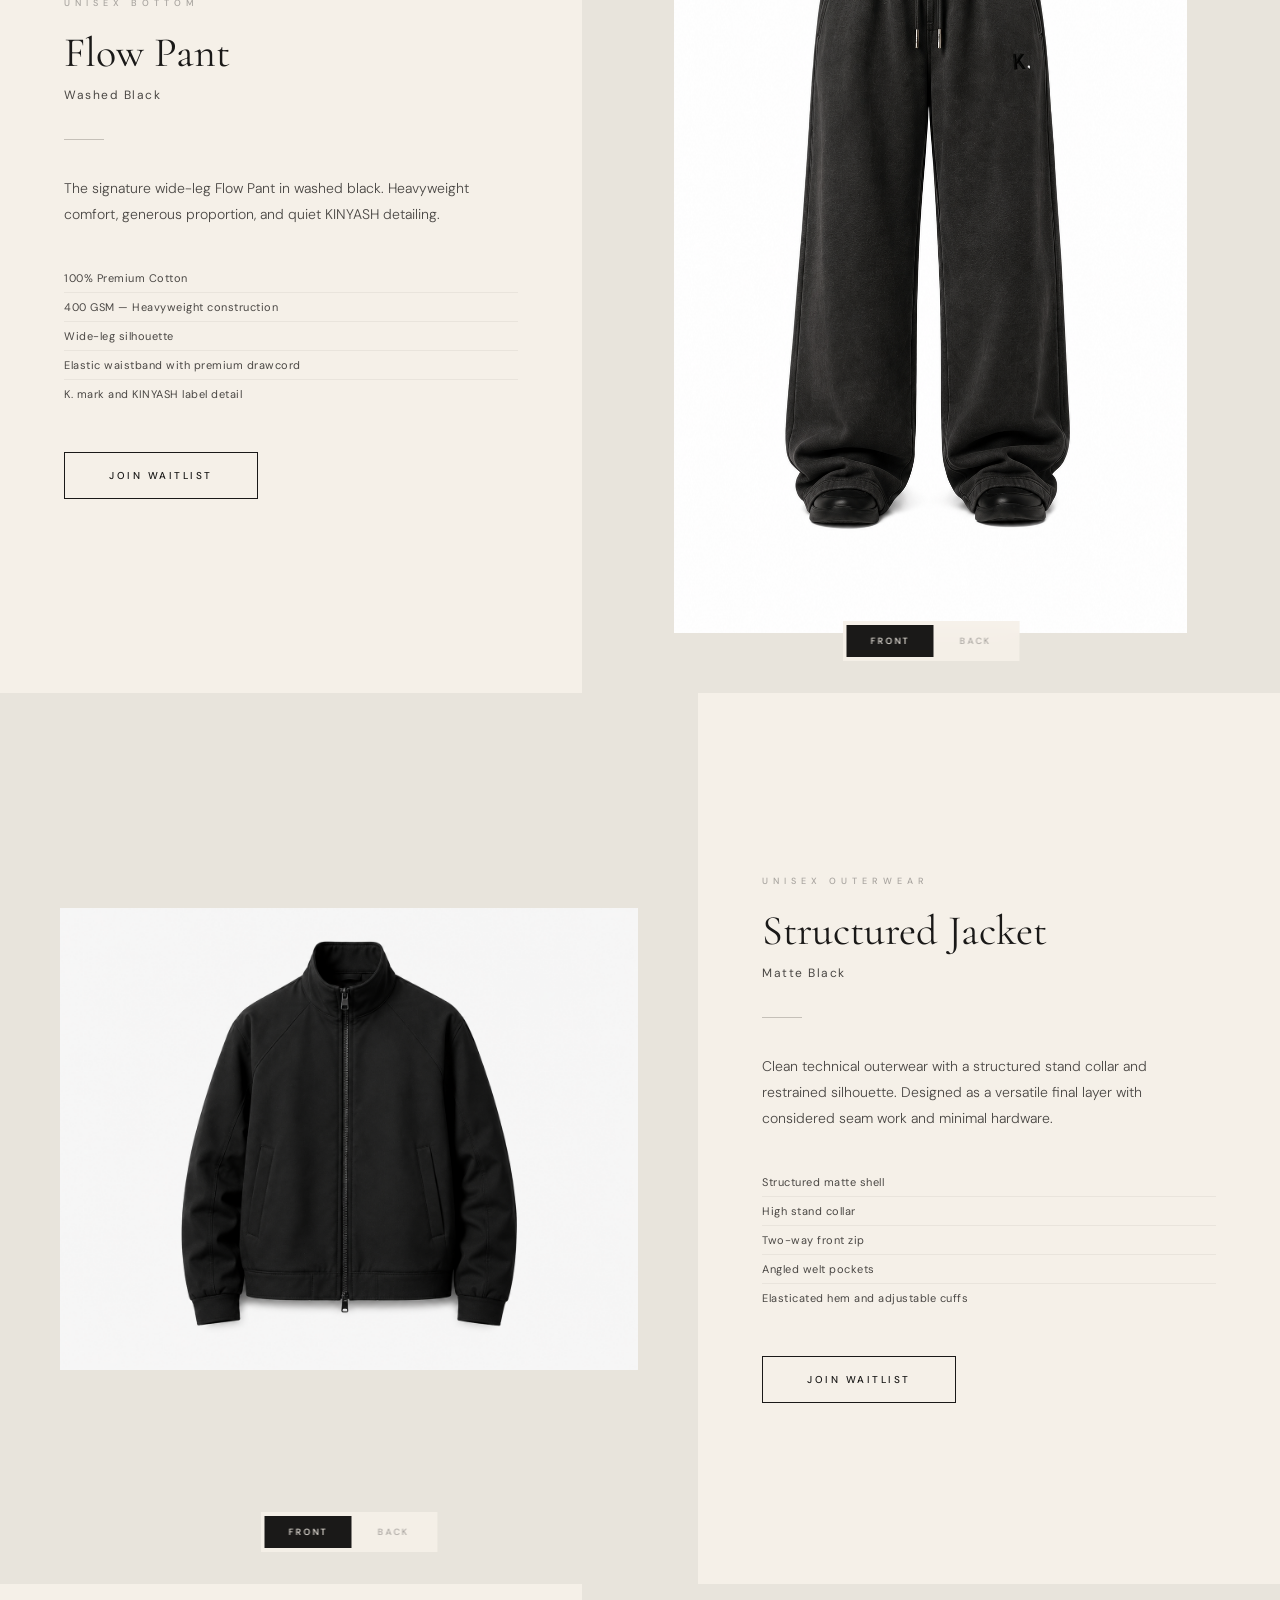
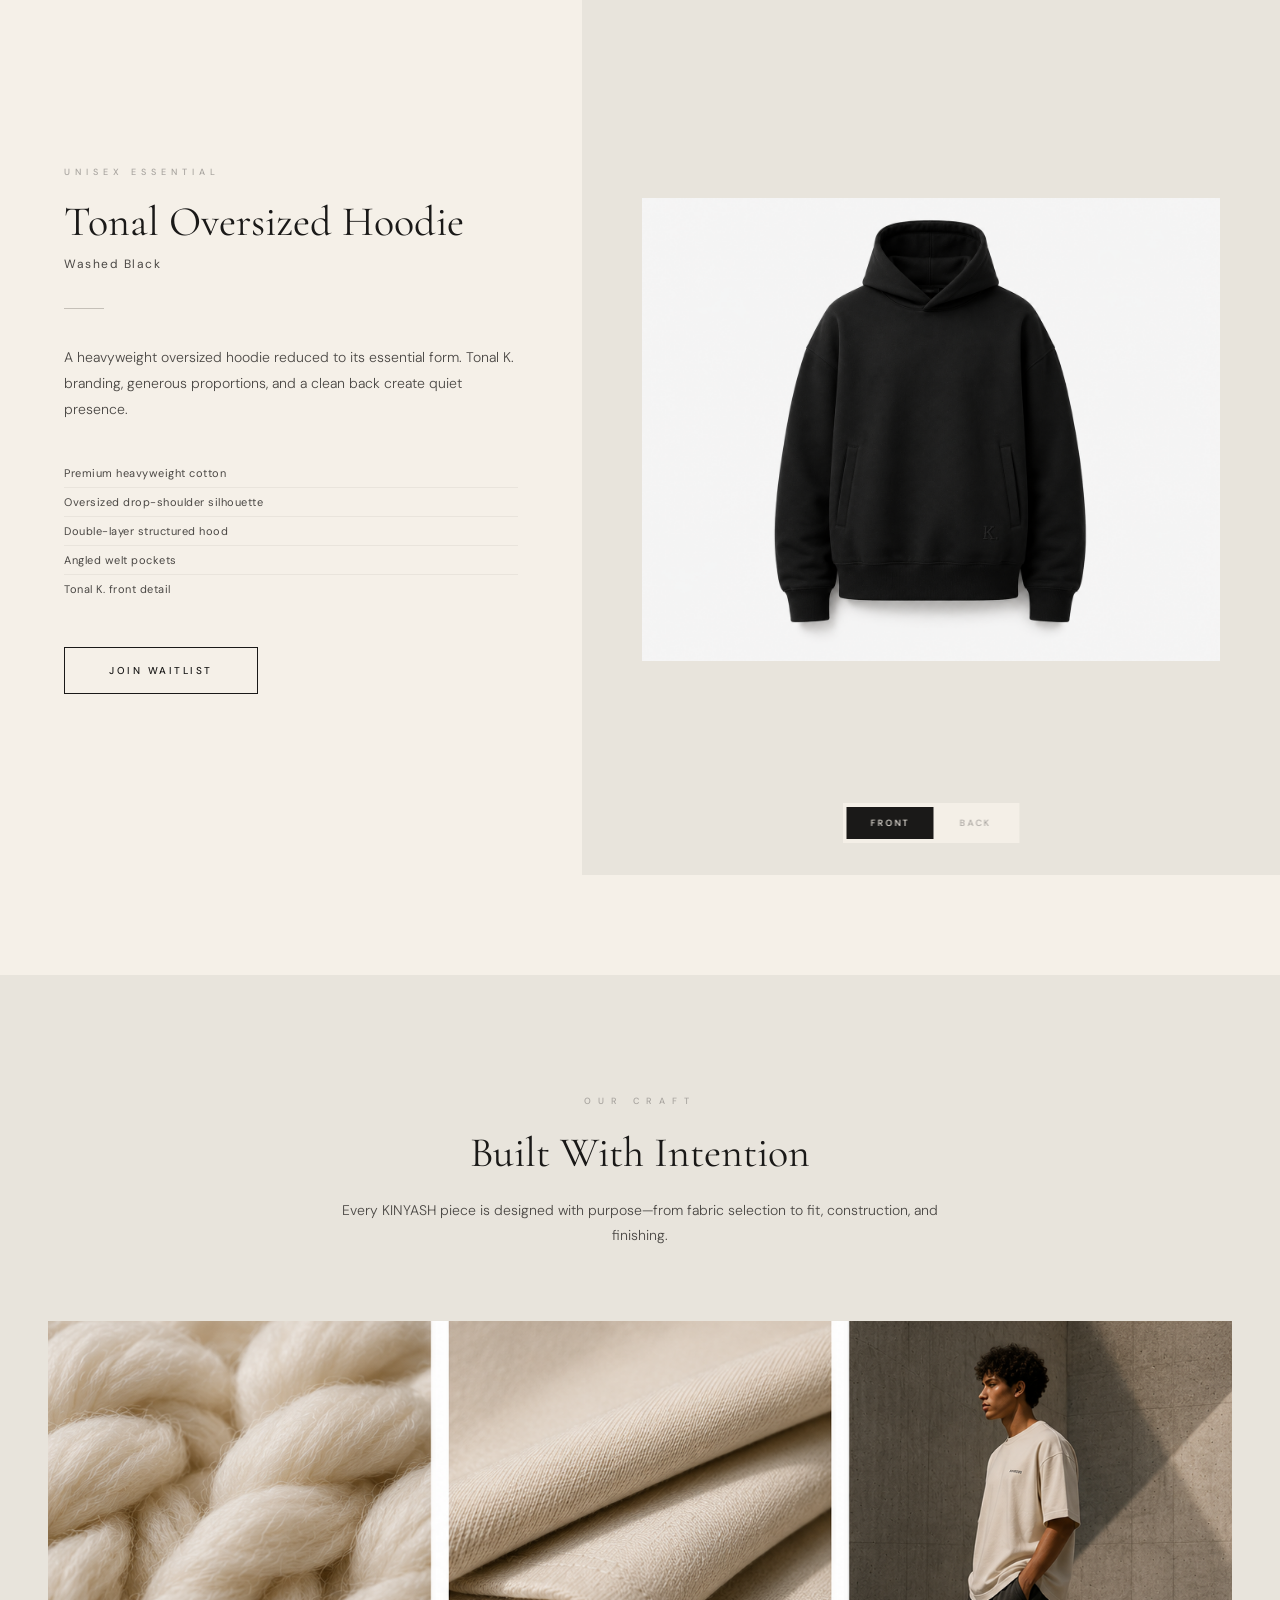
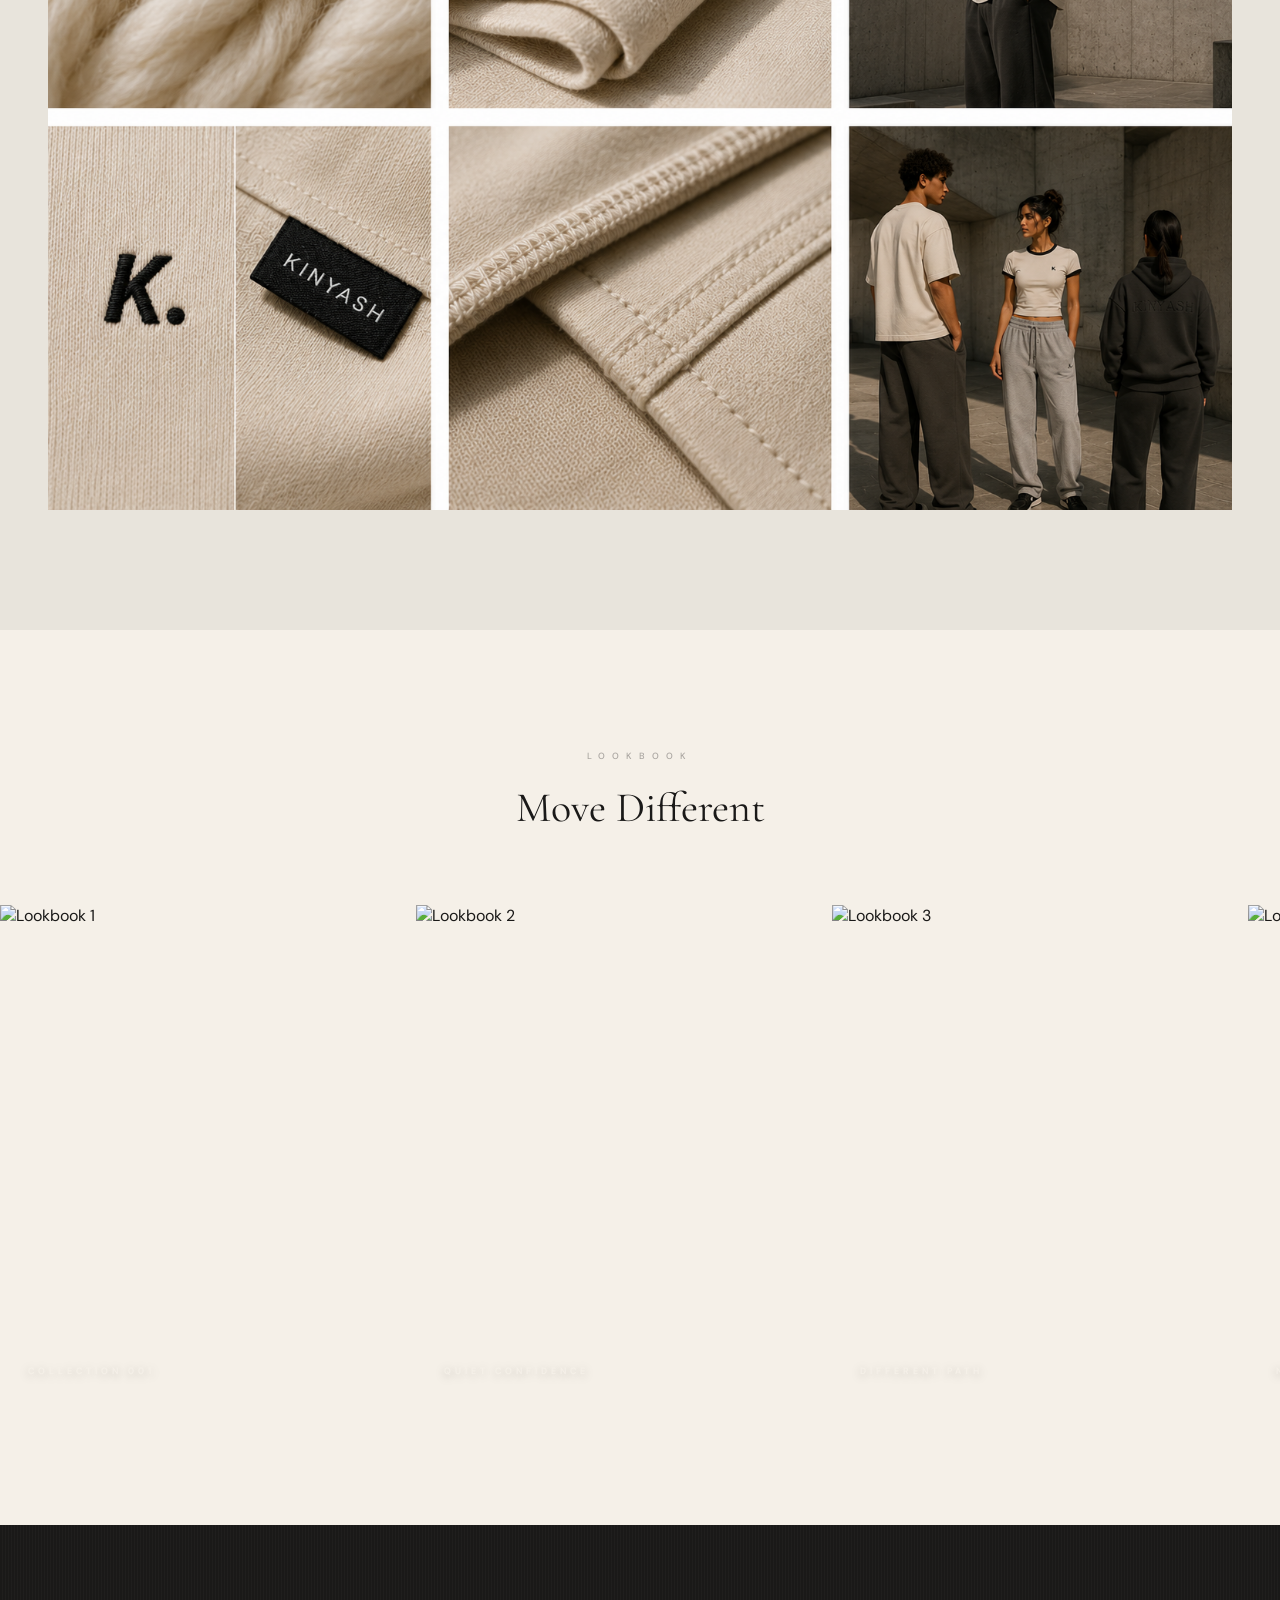
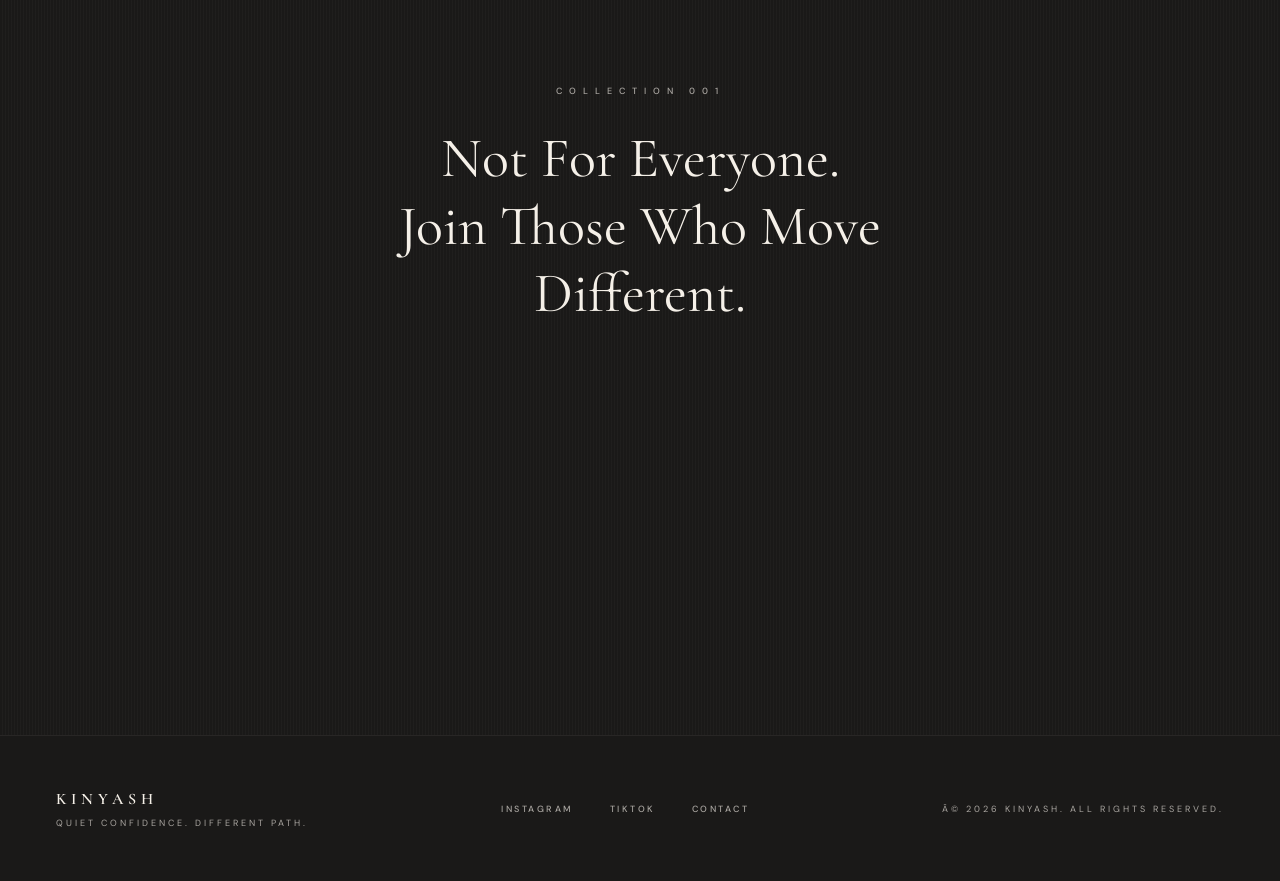
==== commit 61628aca: "Connect waitlist form to Brevo" ====
--- a/index.html
+++ b/index.html
@@ -692,8 +692,38 @@
             background: var(--warm-grey);
             transform: translateY(-2px);
         }
+        .waitlist-btn:disabled {
+            cursor: wait;
+            opacity: 0.65;
+            transform: none;
+        }
+        .waitlist-honeypot {
+            position: absolute;
+            width: 1px;
+            height: 1px;
+            padding: 0;
+            margin: -1px;
+            overflow: hidden;
+            clip: rect(0, 0, 0, 0);
+            white-space: nowrap;
+            border: 0;
+        }
+        .waitlist-status {
+            min-height: 22px;
+            margin-top: 18px;
+            color: var(--concrete);
+            font-family: 'DM Sans', sans-serif;
+            font-size: 12px;
+            line-height: 1.5;
+        }
+        .waitlist-status.is-success {
+            color: var(--cream);
+        }
+        .waitlist-status.is-error {
+            color: #e8b5aa;
+        }
         .waitlist-footer {
-            margin-top: 36px;
+            margin-top: 14px;
             font-family: 'DM Sans', sans-serif;
             font-size: 10px;
             color: var(--heather);
@@ -1213,11 +1243,18 @@
                 Be the first to access Collection 001. Limited quantities.
                 Exclusive early access for waitlist members only.
             </p>
-            <form class="waitlist-form animate-on-scroll animate-delay-3" onsubmit="handleWaitlist(event)">
-                <input type="email" class="waitlist-input" placeholder="Enter your email" required>
+            <form class="waitlist-form animate-on-scroll animate-delay-3" id="waitlist-form">
+                <label class="waitlist-honeypot" aria-hidden="true">
+                    Leave this field empty
+                    <input type="text" name="website" tabindex="-1" autocomplete="off">
+                </label>
+                <input type="email" name="email" class="waitlist-input" placeholder="Enter your email" autocomplete="email" required>
                 <button type="submit" class="waitlist-btn">Join Waitlist</button>
             </form>
-            <p class="waitlist-footer animate-on-scroll animate-delay-4">No spam. Just early access.</p>
+            <p class="waitlist-status" id="waitlist-status" role="status" aria-live="polite"></p>
+            <p class="waitlist-footer animate-on-scroll animate-delay-4">
+                No payment required. Join for launch updates and early access. Unsubscribe anytime.
+            </p>
         </div>
     </section>
 
@@ -1234,11 +1271,12 @@
         <p class="footer-tagline">Â© 2026 KINYASH. All rights reserved.</p>
     </footer>
 
-    <div class="toast" id="toast">You're on the list. Welcome to those who move different.</div>
-
     <script>
         const nav = document.getElementById('nav');
         const heroClock = document.getElementById('hero-clock');
+        const waitlistForm = document.getElementById('waitlist-form');
+        const waitlistButton = waitlistForm.querySelector('.waitlist-btn');
+        const waitlistStatus = document.getElementById('waitlist-status');
 
         function updateHeroClock() {
             heroClock.textContent = new Intl.DateTimeFormat('en-GB', {
@@ -1275,15 +1313,43 @@
             observer.observe(el);
         });
 
-        function handleWaitlist(e) {
-            e.preventDefault();
-            const toast = document.getElementById('toast');
-            toast.classList.add('show');
-            e.target.reset();
-            setTimeout(() => {
-                toast.classList.remove('show');
-            }, 4000);
-        }
+        waitlistForm.addEventListener('submit', async (event) => {
+            event.preventDefault();
+
+            waitlistButton.disabled = true;
+            waitlistButton.textContent = 'Joining...';
+            waitlistStatus.textContent = '';
+            waitlistStatus.className = 'waitlist-status';
+
+            const formData = new FormData(waitlistForm);
+
+            try {
+                const signupResponse = await fetch('/api/waitlist', {
+                    method: 'POST',
+                    headers: { 'Content-Type': 'application/json' },
+                    body: JSON.stringify({
+                        email: formData.get('email'),
+                        website: formData.get('website')
+                    })
+                });
+
+                const result = await signupResponse.json();
+
+                if (!signupResponse.ok) {
+                    throw new Error(result.error || 'Unable to join the waitlist.');
+                }
+
+                waitlistStatus.textContent = result.message;
+                waitlistStatus.classList.add('is-success');
+                waitlistForm.reset();
+            } catch (error) {
+                waitlistStatus.textContent = error.message || 'Unable to join right now. Please try again.';
+                waitlistStatus.classList.add('is-error');
+            } finally {
+                waitlistButton.disabled = false;
+                waitlistButton.textContent = 'Join Waitlist';
+            }
+        });
 
         function toggleMobileMenu() {
             document.getElementById('waitlist').scrollIntoView({behavior: 'smooth'});
